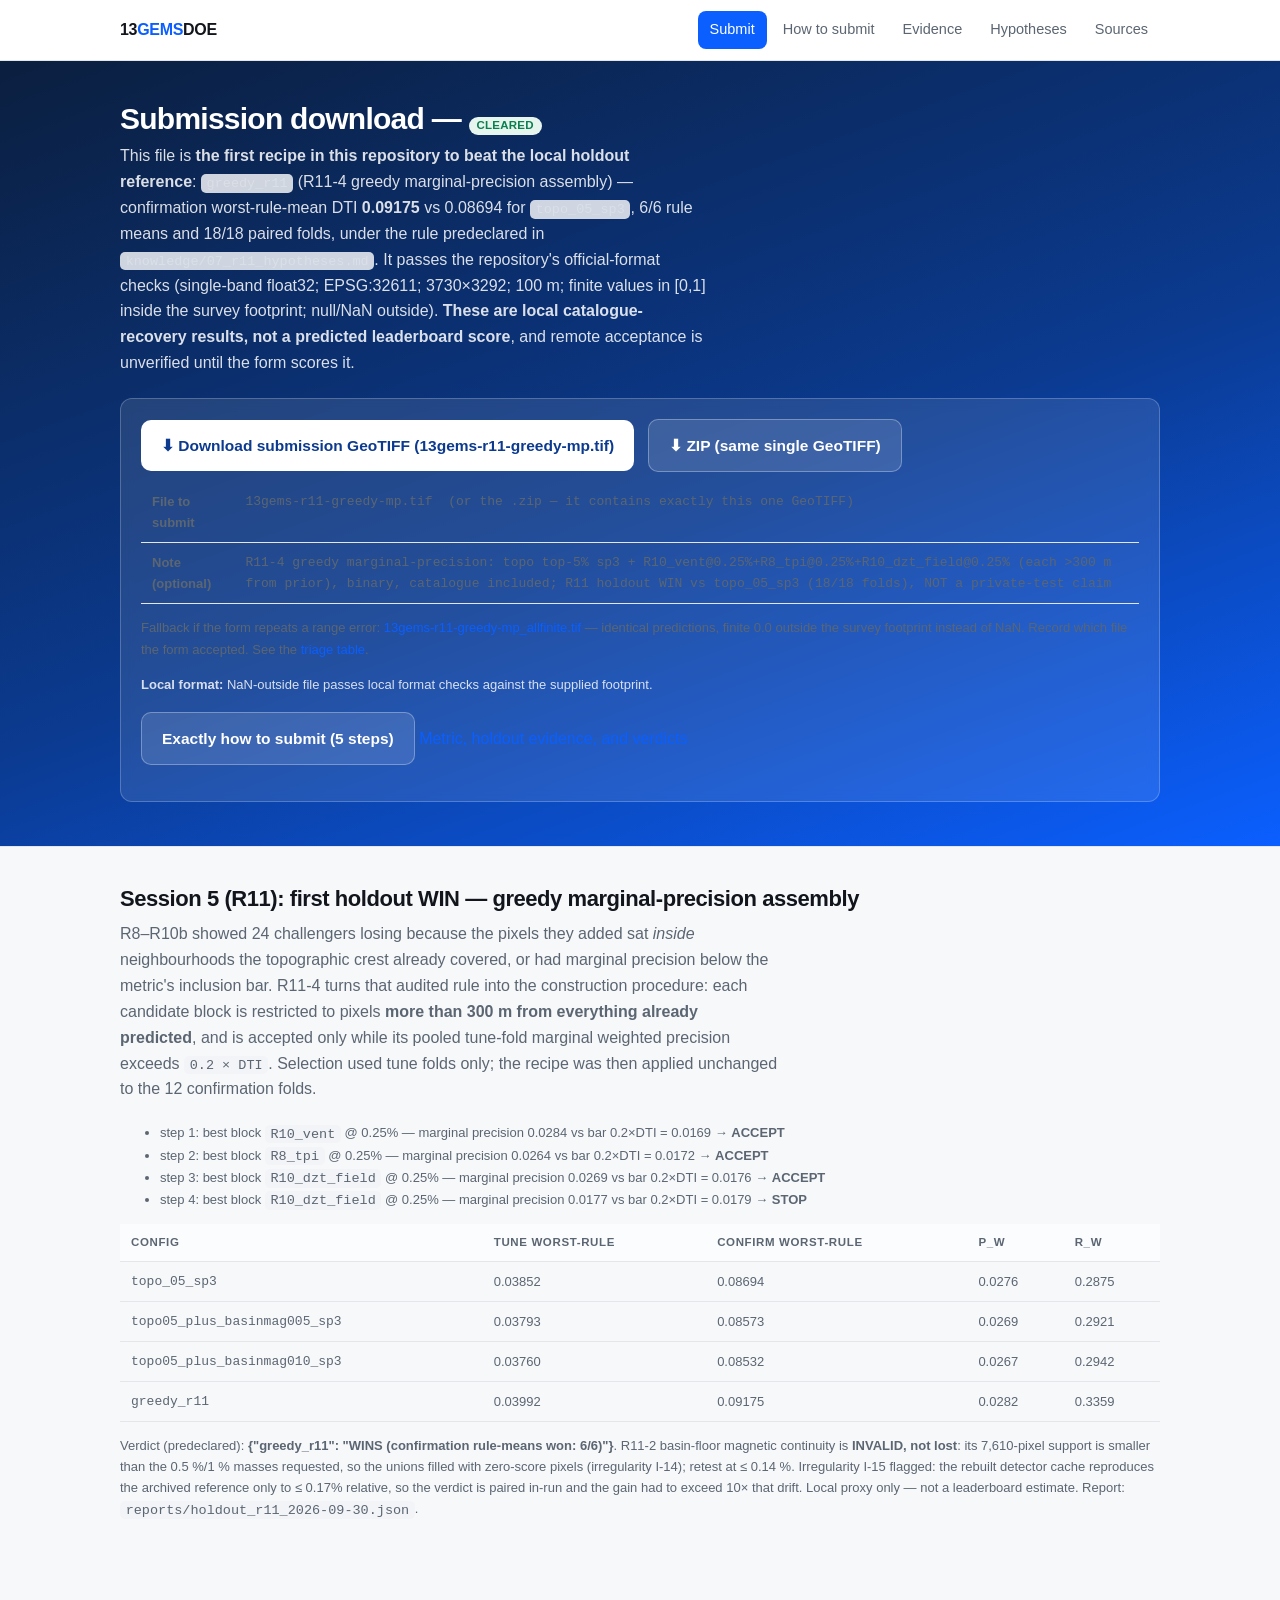
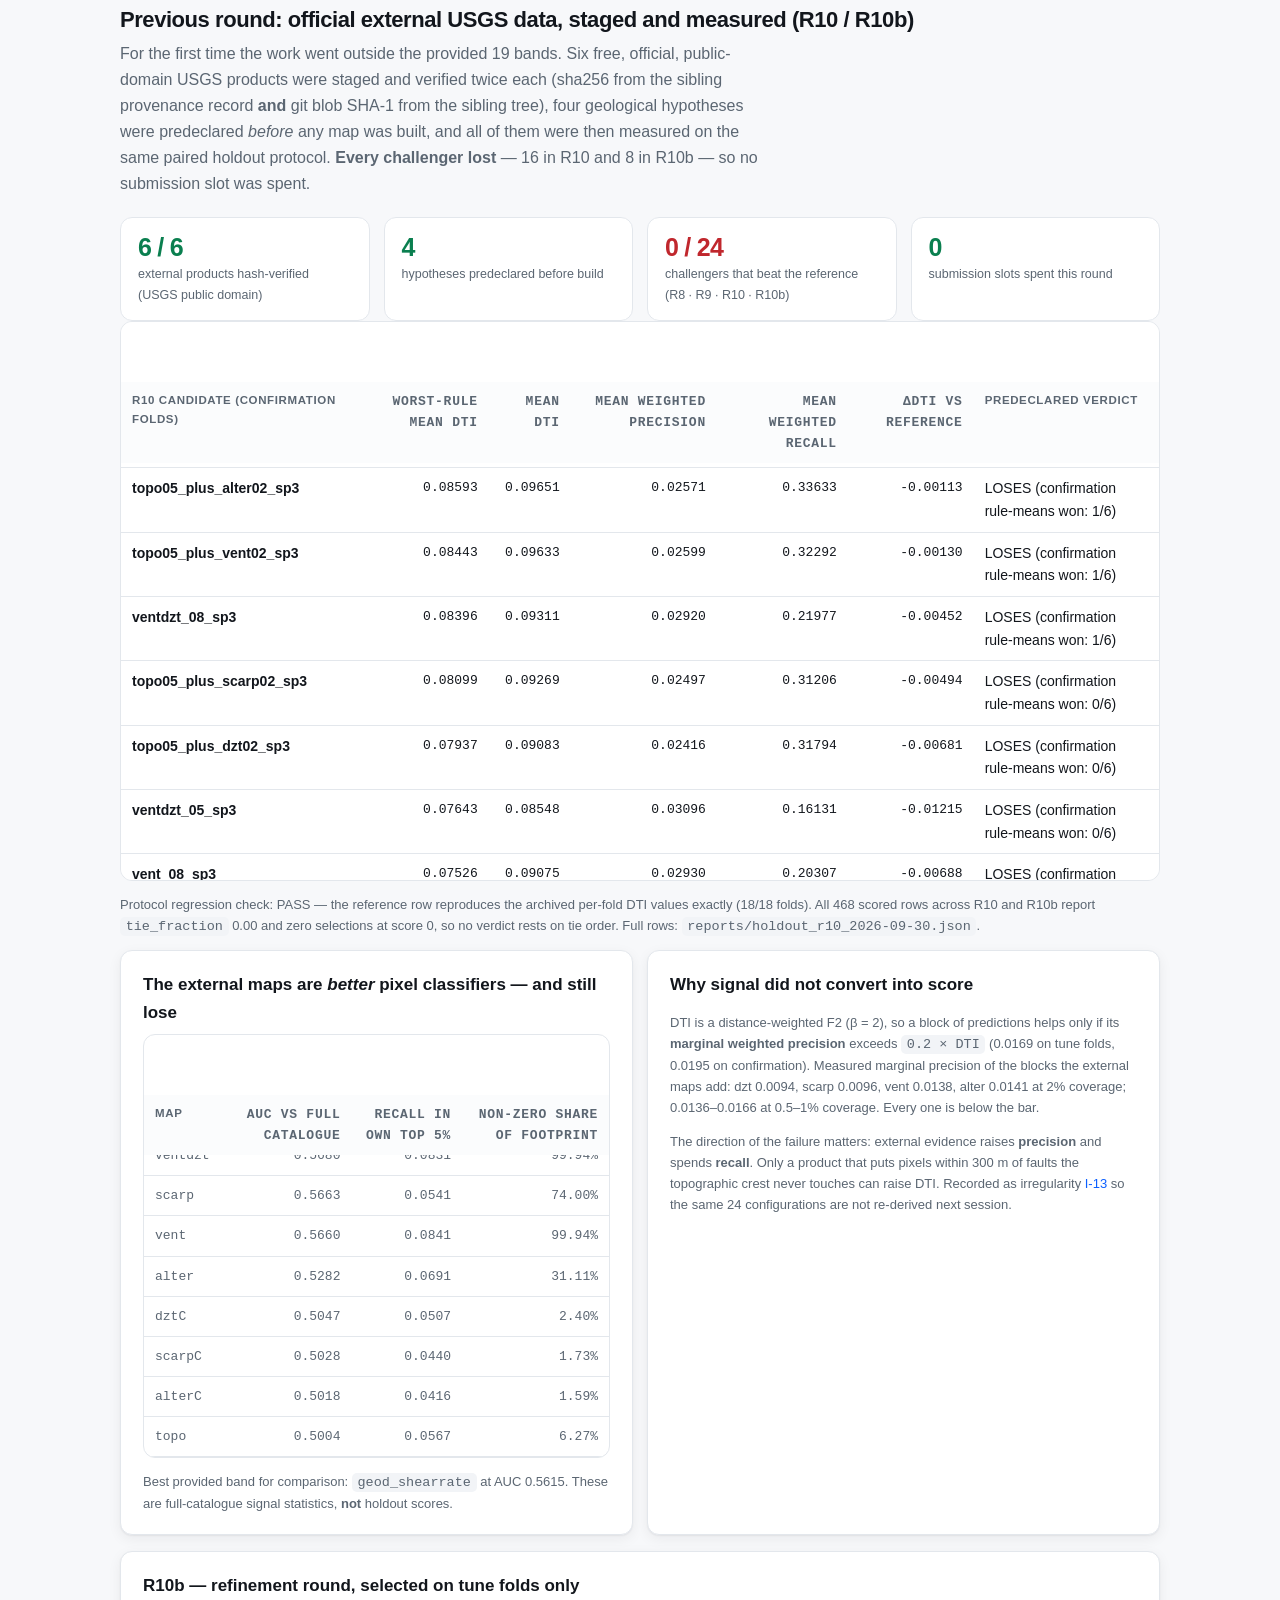
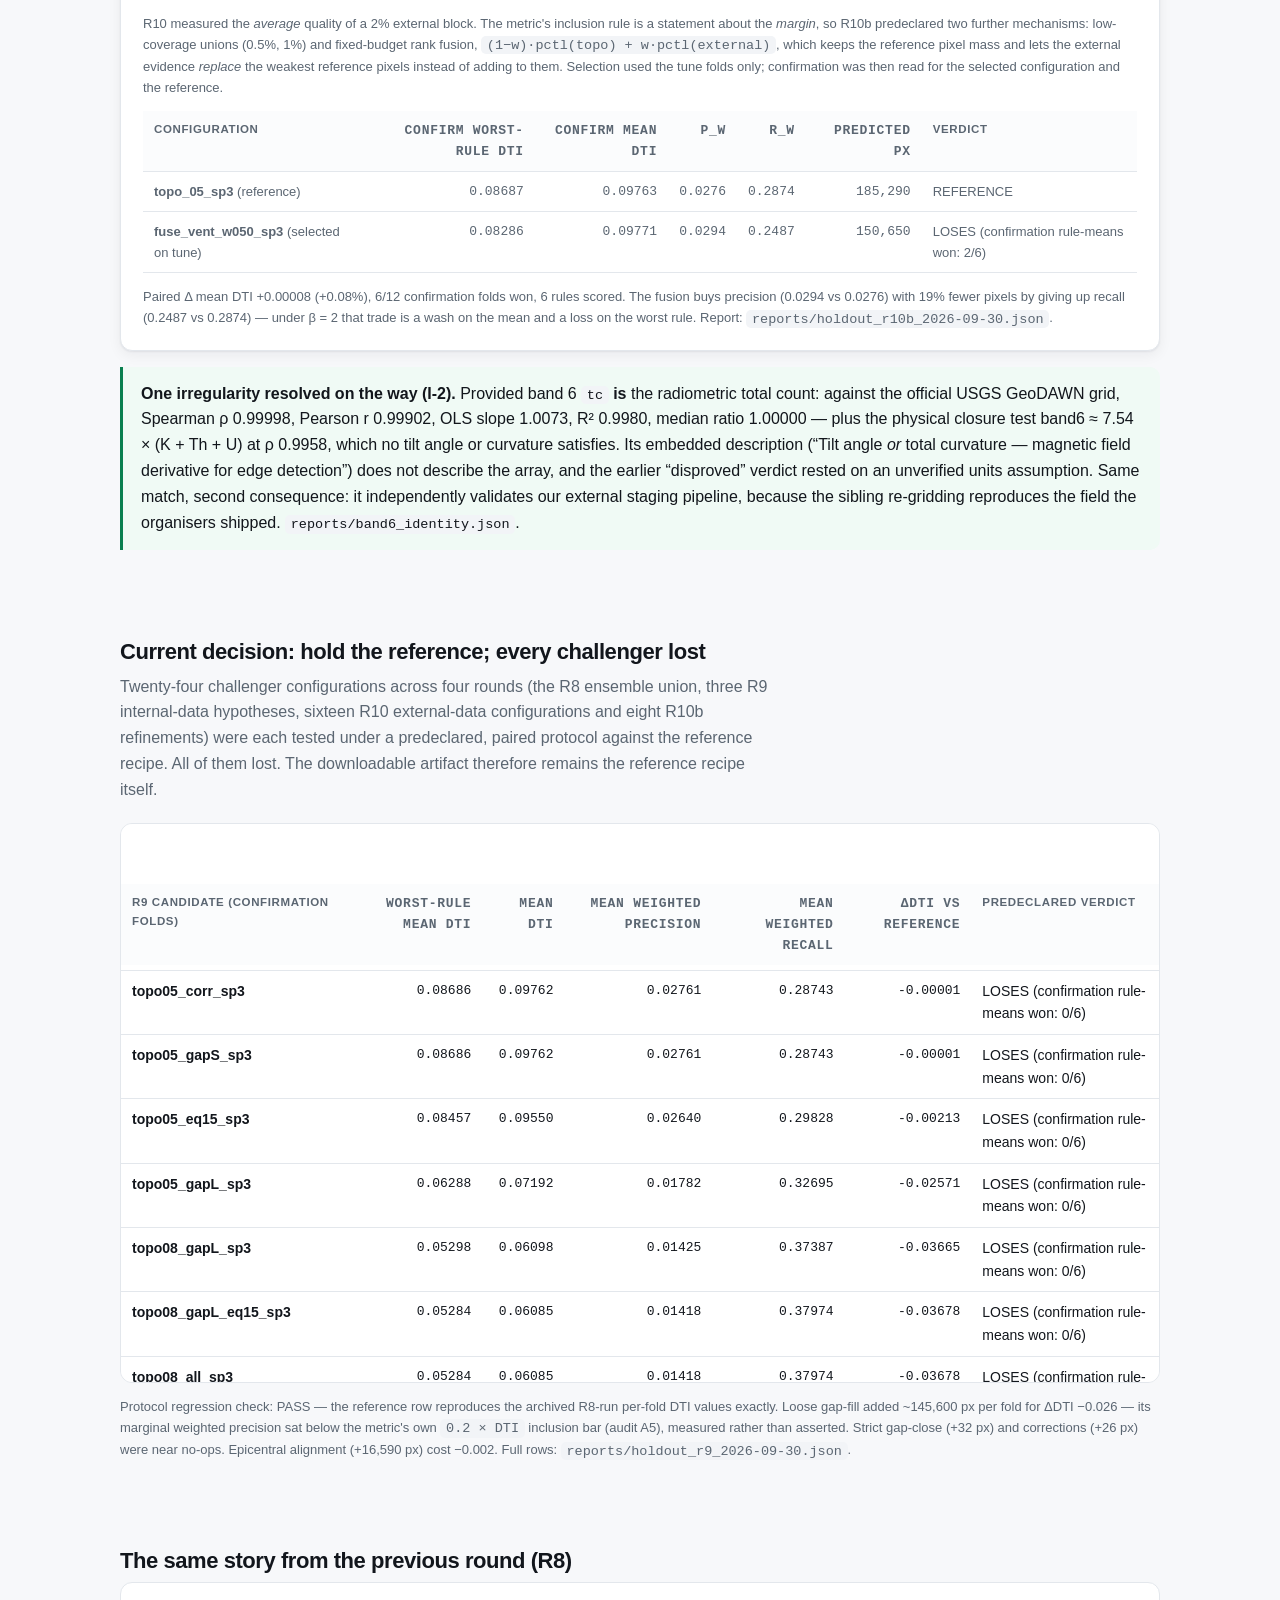
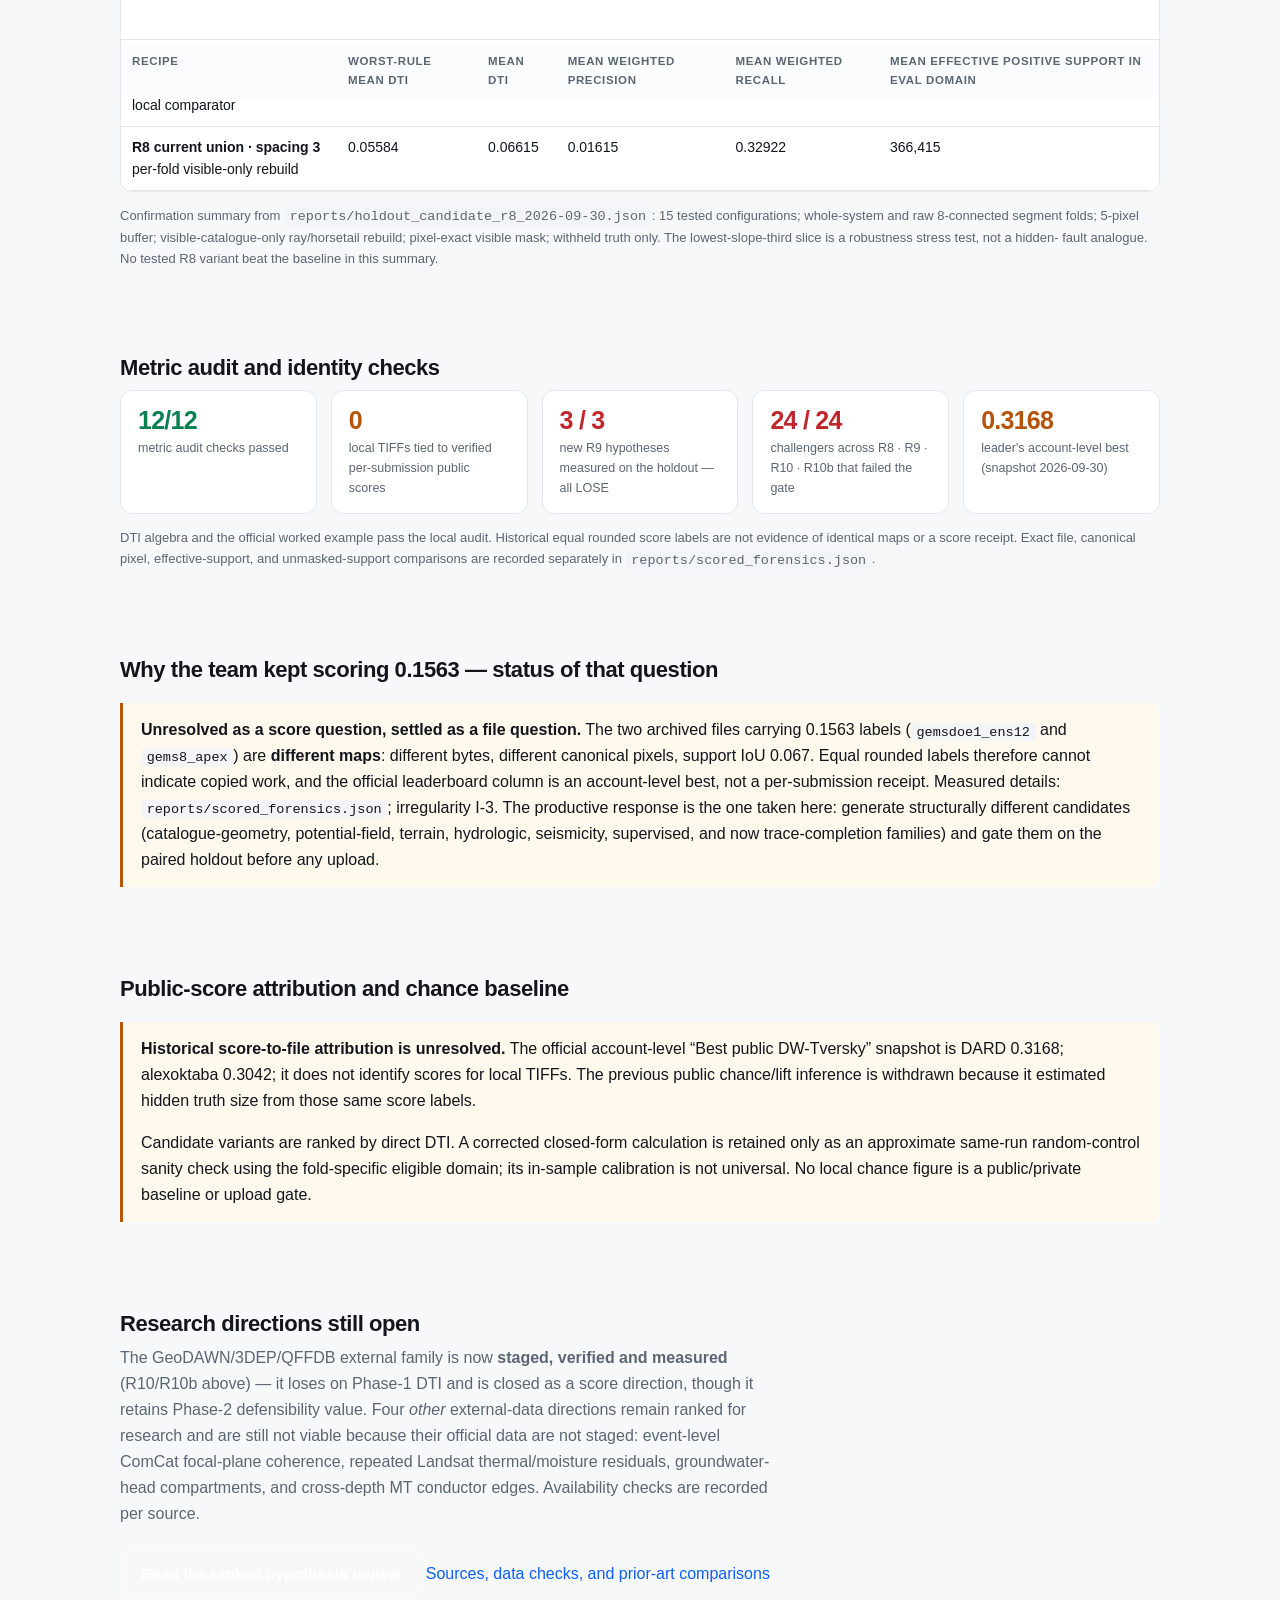
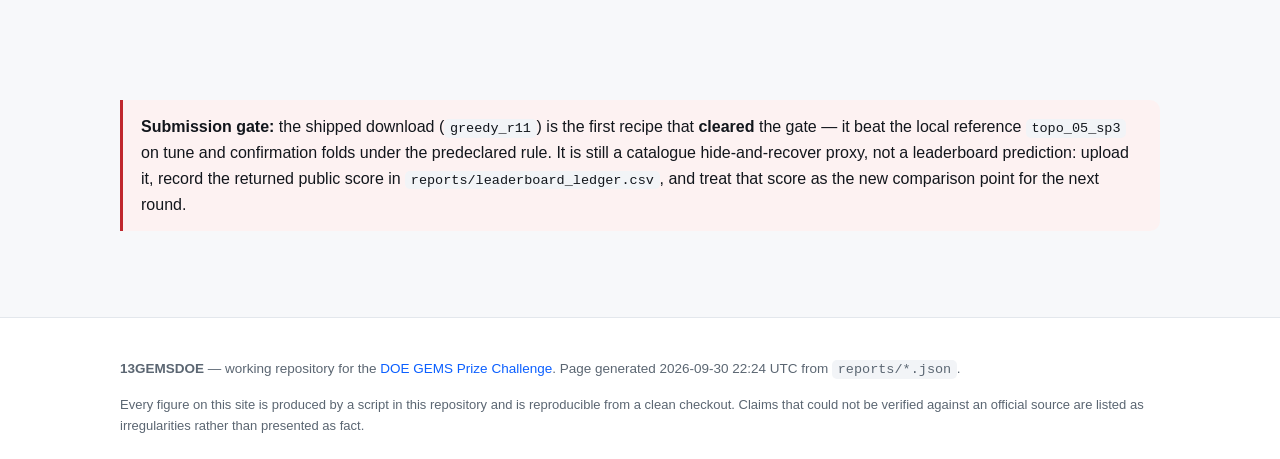
==== docs/index.html @ 77a87d72 "R11: greedy marginal-precision assembly WINS local holdout (18/18 folds); new submission 13gems-r11-" ====
<!doctype html>
<html lang="en"><head>
<meta charset="utf-8"><meta name="viewport" content="width=device-width,initial-scale=1">
<title>Submission status — 13GEMSDOE</title>
<meta name="description" content="GEMS Prize Challenge: audited scoring metric, local hide-and-recover evidence, and a review-only artifact that has not cleared submission holdout.">
<link rel="stylesheet" href="assets/style.css">
</head><body>
<header class="site"><div class="wrap">
  <a class="brand" href="index.html">13<span>GEMS</span>DOE</a>
  <nav class="site"><a href="index.html" class="on">Submit</a><a href="executive_summary.html" class="">How to submit</a><a href="evidence.html" class="">Evidence</a><a href="hypotheses.html" class="">Hypotheses</a><a href="sources.html" class="">Sources</a></nav>
</div></header>
<div class="hero"><div class="wrap">
  <h1>Submission download — <span class="tag t-ok">CLEARED</span></h1>
  <p class="sub">This file is <b>the first recipe in this repository to beat the local holdout reference</b>: <code>greedy_r11</code> (R11-4 greedy marginal-precision assembly) — confirmation worst-rule-mean DTI <b>0.09175</b> vs 0.08694 for <code>topo_05_sp3</code>, 6/6 rule means and 18/18 paired folds, under the rule predeclared in <code>knowledge/07_r11_hypotheses.md</code>. It passes the repository's
  official-format checks (single-band float32; EPSG:32611; 3730×3292; 100 m; finite values in
  [0,1] inside the survey footprint; null/NaN outside). <b>These are local
  catalogue-recovery results, not a predicted leaderboard score</b>, and remote acceptance
  is unverified until the form scores it.</p>
  <div class="dl">
    <div class="row">
      <a class="btn" href="downloads/13gems-r11-greedy-mp.tif" download>⬇ Download submission GeoTIFF (13gems-r11-greedy-mp.tif)</a>
      <a class="btn ghost" href="downloads/13gems-r11-greedy-mp.zip" download>⬇ ZIP (same single GeoTIFF)</a>
    </div>
    <table class="small" style="margin-top:10px">
      <tr><td><b>File to submit</b></td><td class="mono">13gems-r11-greedy-mp.tif &nbsp;<span class="small">(or the .zip — it contains exactly this one GeoTIFF)</span></td></tr>
      <tr><td><b>Note (optional)</b></td><td class="mono">R11-4 greedy marginal-precision: topo top-5% sp3 + R10_vent@0.25%+R8_tpi@0.25%+R10_dzt_field@0.25% (each &gt;300 m from prior), binary, catalogue included; R11 holdout WIN vs topo_05_sp3 (18/18 folds), NOT a private-test claim</td></tr>
    </table>
    <p class="small">Fallback if the form repeats a range error:
    <a href="downloads/13gems-r11-greedy-mp_allfinite.tif">13gems-r11-greedy-mp_allfinite.tif</a> — identical predictions,
    finite 0.0 outside the survey footprint instead of NaN. Record which file the
    form accepted. See the
    <a href="executive_summary.html#if-the-form-says-predicted-values-must-be-in-range-01">triage table</a>.</p>
    <div class="meta"><b>Local format:</b> NaN-outside file passes local format checks
    against the supplied footprint.</div>
    <p><a class="btn ghost" href="executive_summary.html">Exactly how to submit (5 steps)</a>
    <a href="evidence.html">Metric, holdout evidence, and verdicts</a></p>
  </div>
</div></div>
<main class="wrap">
<section>
  <h2>Session 5 (R11): first holdout WIN — greedy marginal-precision assembly</h2>
  <p class="lede">R8–R10b showed 24 challengers losing because the pixels they added sat
  <i>inside</i> neighbourhoods the topographic crest already covered, or had marginal
  precision below the metric's inclusion bar. R11-4 turns that audited rule into the
  construction procedure: each candidate block is restricted to pixels <b>more than
  300 m from everything already predicted</b>, and is accepted only while its pooled
  tune-fold marginal weighted precision exceeds <code>0.2 × DTI</code>. Selection used
  tune folds only; the recipe was then applied unchanged to the 12 confirmation folds.</p>
  <ul class="small"><li>step 1: best block <code>R10_vent</code> @ 0.25% — marginal precision 0.0284 vs bar 0.2×DTI = 0.0169 → <b>ACCEPT</b></li><li>step 2: best block <code>R8_tpi</code> @ 0.25% — marginal precision 0.0264 vs bar 0.2×DTI = 0.0172 → <b>ACCEPT</b></li><li>step 3: best block <code>R10_dzt_field</code> @ 0.25% — marginal precision 0.0269 vs bar 0.2×DTI = 0.0176 → <b>ACCEPT</b></li><li>step 4: best block <code>R10_dzt_field</code> @ 0.25% — marginal precision 0.0177 vs bar 0.2×DTI = 0.0179 → <b>STOP</b></li></ul>
  <table class="small"><tr><th>config</th><th>tune worst-rule</th><th>confirm worst-rule</th><th>P_w</th><th>R_w</th></tr><tr><td class='mono'>topo_05_sp3</td><td>0.03852</td><td>0.08694</td><td>0.0276</td><td>0.2875</td></tr><tr><td class='mono'>topo05_plus_basinmag005_sp3</td><td>0.03793</td><td>0.08573</td><td>0.0269</td><td>0.2921</td></tr><tr><td class='mono'>topo05_plus_basinmag010_sp3</td><td>0.03760</td><td>0.08532</td><td>0.0267</td><td>0.2942</td></tr><tr><td class='mono'>greedy_r11</td><td>0.03992</td><td>0.09175</td><td>0.0282</td><td>0.3359</td></tr></table>
  <p class="small">Verdict (predeclared): <b>{&quot;greedy_r11&quot;: &quot;WINS (confirmation rule-means won: 6/6)&quot;}</b>.
  R11-2 basin-floor magnetic continuity is <b>INVALID, not lost</b>: its 7,610-pixel support is smaller than the 0.5 %/1 % masses requested, so the unions filled with zero-score pixels (irregularity I-14); retest at ≤ 0.14 %.
  Irregularity I-15 flagged: the rebuilt detector cache reproduces the archived reference only to
  ≤ 0.17% relative, so the
  verdict is paired in-run and the gain had to exceed 10× that drift. Local proxy only — not a
  leaderboard estimate. Report: <code>reports/holdout_r11_2026-09-30.json</code>.</p>
</section>
<section>
  <h2>Previous round: official external USGS data, staged and measured (R10 / R10b)</h2>
  <p class="lede">For the first time the work went outside the provided 19 bands.
  Six free, official, public-domain USGS products were staged and verified twice each
  (sha256 from the sibling provenance record <b>and</b> git blob SHA-1 from the sibling
  tree), four geological hypotheses were predeclared <i>before</i> any map was built,
  and all of them were then measured on the same paired holdout protocol.
  <b>Every challenger lost</b> — 16 in R10 and 8 in R10b — so no submission slot was
  spent.</p>
  <div class="grid g4">
    <div class="kpi ok"><div class="v">6 / 6</div><div class="l">external products hash-verified (USGS public domain)</div></div>
    <div class="kpi ok"><div class="v">4</div><div class="l">hypotheses predeclared before build</div></div>
    <div class="kpi bad"><div class="v">0 / 24</div><div class="l">challengers that beat the reference (R8 · R9 · R10 · R10b)</div></div>
    <div class="kpi ok"><div class="v">0</div><div class="l">submission slots spent this round</div></div>
  </div>
  <div class="scroll"><table><thead><tr><th>R10 candidate (confirmation folds)</th>
  <th class="num">worst-rule mean DTI</th><th class="num">mean DTI</th>
  <th class="num">mean weighted precision</th><th class="num">mean weighted recall</th>
  <th class="num">ΔDTI vs reference</th><th>predeclared verdict</th></tr></thead>
  <tbody><tr><td><b>BASE_topo_ridge · 5% · spacing 3 (reference)</b></td><td class='num'>0.08687</td><td class='num'>0.09763</td><td class='num'>0.02761</td><td class='num'>0.28743</td><td class='num'>—</td><td>reference (reproduced exactly)</td></tr><tr><td><b>topo05_plus_alter02_sp3</b></td><td class='num'>0.08593</td><td class='num'>0.09651</td><td class='num'>0.02571</td><td class='num'>0.33633</td><td class='num'>-0.00113</td><td>LOSES (confirmation rule-means won: 1/6)</td></tr><tr><td><b>topo05_plus_vent02_sp3</b></td><td class='num'>0.08443</td><td class='num'>0.09633</td><td class='num'>0.02599</td><td class='num'>0.32292</td><td class='num'>-0.00130</td><td>LOSES (confirmation rule-means won: 1/6)</td></tr><tr><td><b>ventdzt_08_sp3</b></td><td class='num'>0.08396</td><td class='num'>0.09311</td><td class='num'>0.02920</td><td class='num'>0.21977</td><td class='num'>-0.00452</td><td>LOSES (confirmation rule-means won: 1/6)</td></tr><tr><td><b>topo05_plus_scarp02_sp3</b></td><td class='num'>0.08099</td><td class='num'>0.09269</td><td class='num'>0.02497</td><td class='num'>0.31206</td><td class='num'>-0.00494</td><td>LOSES (confirmation rule-means won: 0/6)</td></tr><tr><td><b>topo05_plus_dzt02_sp3</b></td><td class='num'>0.07937</td><td class='num'>0.09083</td><td class='num'>0.02416</td><td class='num'>0.31794</td><td class='num'>-0.00681</td><td>LOSES (confirmation rule-means won: 0/6)</td></tr><tr><td><b>ventdzt_05_sp3</b></td><td class='num'>0.07643</td><td class='num'>0.08548</td><td class='num'>0.03096</td><td class='num'>0.16131</td><td class='num'>-0.01215</td><td>LOSES (confirmation rule-means won: 0/6)</td></tr><tr><td><b>vent_08_sp3</b></td><td class='num'>0.07526</td><td class='num'>0.09075</td><td class='num'>0.02930</td><td class='num'>0.20307</td><td class='num'>-0.00688</td><td>LOSES (confirmation rule-means won: 1/6)</td></tr><tr><td><b>dztC_02_sp3</b></td><td class='num'>0.07490</td><td class='num'>0.08536</td><td class='num'>0.03347</td><td class='num'>0.14597</td><td class='num'>-0.01227</td><td>LOSES (confirmation rule-means won: 0/6)</td></tr><tr><td><b>alter_05_sp3</b></td><td class='num'>0.07337</td><td class='num'>0.08202</td><td class='num'>0.02816</td><td class='num'>0.16695</td><td class='num'>-0.01562</td><td>LOSES (confirmation rule-means won: 0/6)</td></tr><tr><td><b>vent_05_sp3</b></td><td class='num'>0.06784</td><td class='num'>0.08397</td><td class='num'>0.03180</td><td class='num'>0.14971</td><td class='num'>-0.01366</td><td>LOSES (confirmation rule-means won: 0/6)</td></tr><tr><td><b>alterC_015_sp3</b></td><td class='num'>0.06411</td><td class='num'>0.07273</td><td class='num'>0.03277</td><td class='num'>0.10917</td><td class='num'>-0.02491</td><td>LOSES (confirmation rule-means won: 0/6)</td></tr><tr><td><b>dzt_08_sp3</b></td><td class='num'>0.06334</td><td class='num'>0.07585</td><td class='num'>0.02309</td><td class='num'>0.18876</td><td class='num'>-0.02178</td><td>LOSES (confirmation rule-means won: 0/6)</td></tr><tr><td><b>scarpC_015_sp3</b></td><td class='num'>0.06020</td><td class='num'>0.07443</td><td class='num'>0.03390</td><td class='num'>0.11011</td><td class='num'>-0.02321</td><td>LOSES (confirmation rule-means won: 0/6)</td></tr><tr><td><b>dzt_05_sp3</b></td><td class='num'>0.05747</td><td class='num'>0.06848</td><td class='num'>0.02337</td><td class='num'>0.13988</td><td class='num'>-0.02915</td><td>LOSES (confirmation rule-means won: 0/6)</td></tr><tr><td><b>scarp_08_sp3</b></td><td class='num'>0.05632</td><td class='num'>0.07265</td><td class='num'>0.02469</td><td class='num'>0.14915</td><td class='num'>-0.02498</td><td>LOSES (confirmation rule-means won: 0/6)</td></tr><tr><td><b>scarp_05_sp3</b></td><td class='num'>0.05103</td><td class='num'>0.06373</td><td class='num'>0.02487</td><td class='num'>0.10948</td><td class='num'>-0.03390</td><td>LOSES (confirmation rule-means won: 0/6)</td></tr></tbody></table></div>
  <p class="small">Protocol regression check: PASS — the reference row reproduces the archived per-fold DTI values exactly (18/18 folds). All 468 scored rows
  across R10 and R10b report <code>tie_fraction</code> 0.00 and zero selections at
  score 0, so no verdict rests on tie order. Full rows:
  <code>reports/holdout_r10_2026-09-30.json</code>.</p>
  <div class="grid g2">
    <div class="panel">
      <h3 style="margin-top:0">The external maps are <i>better</i> pixel classifiers — and still lose</h3>
      <div class="scroll"><table class="small"><thead><tr><th>map</th>
        <th class="num">AUC vs full catalogue</th><th class="num">recall in own top 5%</th>
        <th class="num">non-zero share of footprint</th></tr></thead>
        <tbody><tr><td class='mono'>dzt</td><td class='num'>0.5770</td><td class='num'>0.0534</td><td class='num'>97.73%</td></tr><tr><td class='mono'>ventdzt</td><td class='num'>0.5680</td><td class='num'>0.0831</td><td class='num'>99.94%</td></tr><tr><td class='mono'>scarp</td><td class='num'>0.5663</td><td class='num'>0.0541</td><td class='num'>74.00%</td></tr><tr><td class='mono'>vent</td><td class='num'>0.5660</td><td class='num'>0.0841</td><td class='num'>99.94%</td></tr><tr><td class='mono'>alter</td><td class='num'>0.5282</td><td class='num'>0.0691</td><td class='num'>31.11%</td></tr><tr><td class='mono'>dztC</td><td class='num'>0.5047</td><td class='num'>0.0507</td><td class='num'>2.40%</td></tr><tr><td class='mono'>scarpC</td><td class='num'>0.5028</td><td class='num'>0.0440</td><td class='num'>1.73%</td></tr><tr><td class='mono'>alterC</td><td class='num'>0.5018</td><td class='num'>0.0416</td><td class='num'>1.59%</td></tr><tr><td class='mono'>topo</td><td class='num'>0.5004</td><td class='num'>0.0567</td><td class='num'>6.27%</td></tr></tbody></table></div>
      <p class="small" style="margin-bottom:0">Best provided band for comparison:
      <code>geod_shearrate</code> at AUC 0.5615. These are full-catalogue signal
      statistics, <b>not</b> holdout scores.</p>
    </div>
    <div class="panel">
      <h3 style="margin-top:0">Why signal did not convert into score</h3>
      <p class="small">DTI is a distance-weighted F2 (β = 2), so a block of predictions
      helps only if its <b>marginal weighted precision</b> exceeds <code>0.2 × DTI</code>
      (0.0169 on tune folds, 0.0195 on confirmation). Measured marginal precision of the
      blocks the external maps add: dzt 0.0094, scarp 0.0096, vent 0.0138, alter 0.0141
      at 2% coverage; 0.0136–0.0166 at 0.5–1% coverage. Every one is below the bar.</p>
      <p class="small" style="margin-bottom:0">The direction of the failure matters:
      external evidence raises <b>precision</b> and spends <b>recall</b>. Only a product
      that puts pixels within 300 m of faults the topographic crest never touches can
      raise DTI. Recorded as irregularity
      <a href="https://github.com/buffedlizard55-lab/13GEMSDOE/blob/main/knowledge/02_irregularities.md">I-13</a>
      so the same 24 configurations are not re-derived next session.</p>
    </div>
  </div>
  <div class="panel">
    <h3 style="margin-top:0">R10b — refinement round, selected on tune folds only</h3>
    <p class="small">R10 measured the <i>average</i> quality of a 2% external block.
    The metric's inclusion rule is a statement about the <i>margin</i>, so R10b
    predeclared two further mechanisms: low-coverage unions (0.5%, 1%) and
    fixed-budget rank fusion, <code>(1−w)·pctl(topo) + w·pctl(external)</code>, which
    keeps the reference pixel mass and lets the external evidence <i>replace</i> the
    weakest reference pixels instead of adding to them. Selection used the tune folds
    only; confirmation was then read for the selected configuration and the reference.</p>
    <table class="small"><thead><tr><th>configuration</th><th class="num">confirm worst-rule DTI</th>
      <th class="num">confirm mean DTI</th><th class="num">P_w</th><th class="num">R_w</th>
      <th class="num">predicted px</th><th>verdict</th></tr></thead><tbody>
      <tr><td><b>topo_05_sp3</b> (reference)</td>
        <td class="num">0.08687</td>
        <td class="num">0.09763</td>
        <td class="num">0.0276</td>
        <td class="num">0.2874</td>
        <td class="num">185,290</td>
        <td>REFERENCE</td></tr>
      <tr><td><b>fuse_vent_w050_sp3</b> (selected on tune)</td>
        <td class="num">0.08286</td>
        <td class="num">0.09771</td>
        <td class="num">0.0294</td>
        <td class="num">0.2487</td>
        <td class="num">150,650</td>
        <td>LOSES (confirmation rule-means won: 2/6)</td></tr>
    </tbody></table>
    <p class="small" style="margin-bottom:0">Paired Δ mean DTI
    +0.00008 (+0.08%),
    6/12 confirmation folds won,
    6 rules scored.
    The fusion buys precision (0.0294 vs 0.0276) with 19% fewer pixels by giving up
    recall (0.2487 vs 0.2874) — under β = 2 that trade is a wash on the mean and a loss
    on the worst rule. Report:
    <code>reports/holdout_r10b_2026-09-30.json</code>.</p>
  </div>
  <div class="callout ok">
    <p style="margin:0"><b>One irregularity resolved on the way (I-2).</b> Provided band 6
    <code>tc</code> <b>is</b> the radiometric total count: against the official USGS
    GeoDAWN grid, Spearman ρ 0.99998,
    Pearson r 0.99902, OLS slope
    1.0073,
    R² 0.9980,
    median ratio 1.00000 — plus the physical closure test
    band6 ≈ 7.54 × (K + Th + U) at ρ 0.9958, which no tilt angle or curvature satisfies.
    Its embedded description (“Tilt angle <i>or</i> total curvature — magnetic field
    derivative for edge detection”) does not describe the array, and the earlier
    “disproved” verdict rested on an unverified units assumption. Same match, second
    consequence: it independently validates our external staging pipeline, because the
    sibling re-gridding reproduces the field the organisers shipped.
    <code>reports/band6_identity.json</code>.</p>
  </div>
</section>

<section>
  <h2>Current decision: hold the reference; every challenger lost</h2>
  <p class="lede">Twenty-four challenger configurations across four rounds (the R8
  ensemble union, three R9 internal-data hypotheses, sixteen R10 external-data
  configurations and eight R10b refinements) were each tested under a predeclared,
  paired protocol against the reference recipe. All of them lost. The downloadable
  artifact therefore remains the reference recipe itself.</p>
  <div class="scroll"><table><thead><tr><th>R9 candidate (confirmation folds)</th>
  <th class="num">worst-rule mean DTI</th><th class="num">mean DTI</th>
  <th class="num">mean weighted precision</th><th class="num">mean weighted recall</th>
  <th class="num">ΔDTI vs reference</th><th>predeclared verdict</th></tr></thead>
  <tbody><tr><td><b>BASE_topo_ridge · 5% · spacing 3 (reference)</b></td><td class='num'>0.08687</td><td class='num'>0.09763</td><td class='num'>0.02761</td><td class='num'>0.28743</td><td class='num'>—</td><td>reference (reproduced exactly)</td></tr><tr><td><b>topo05_corr_sp3</b></td><td class='num'>0.08686</td><td class='num'>0.09762</td><td class='num'>0.02761</td><td class='num'>0.28743</td><td class='num'>-0.00001</td><td>LOSES (confirmation rule-means won: 0/6)</td></tr><tr><td><b>topo05_gapS_sp3</b></td><td class='num'>0.08686</td><td class='num'>0.09762</td><td class='num'>0.02761</td><td class='num'>0.28743</td><td class='num'>-0.00001</td><td>LOSES (confirmation rule-means won: 0/6)</td></tr><tr><td><b>topo05_eq15_sp3</b></td><td class='num'>0.08457</td><td class='num'>0.09550</td><td class='num'>0.02640</td><td class='num'>0.29828</td><td class='num'>-0.00213</td><td>LOSES (confirmation rule-means won: 0/6)</td></tr><tr><td><b>topo05_gapL_sp3</b></td><td class='num'>0.06288</td><td class='num'>0.07192</td><td class='num'>0.01782</td><td class='num'>0.32695</td><td class='num'>-0.02571</td><td>LOSES (confirmation rule-means won: 0/6)</td></tr><tr><td><b>topo08_gapL_sp3</b></td><td class='num'>0.05298</td><td class='num'>0.06098</td><td class='num'>0.01425</td><td class='num'>0.37387</td><td class='num'>-0.03665</td><td>LOSES (confirmation rule-means won: 0/6)</td></tr><tr><td><b>topo08_gapL_eq15_sp3</b></td><td class='num'>0.05284</td><td class='num'>0.06085</td><td class='num'>0.01418</td><td class='num'>0.37974</td><td class='num'>-0.03678</td><td>LOSES (confirmation rule-means won: 0/6)</td></tr><tr><td><b>topo08_all_sp3</b></td><td class='num'>0.05284</td><td class='num'>0.06085</td><td class='num'>0.01418</td><td class='num'>0.37974</td><td class='num'>-0.03678</td><td>LOSES (confirmation rule-means won: 0/6)</td></tr></tbody></table></div>
  <p class="small">Protocol regression check: PASS — the reference row reproduces the archived R8-run per-fold DTI values exactly. Loose gap-fill added
  ~145,600 px per fold for ΔDTI −0.026 — its marginal weighted precision sat below the
  metric's own <code>0.2 × DTI</code> inclusion bar (audit A5), measured rather than
  asserted. Strict gap-close (+32 px) and corrections (+26 px) were near no-ops.
  Epicentral alignment (+16,590 px) cost −0.002. Full rows:
  <code>reports/holdout_r9_2026-09-30.json</code>.</p>
</section>

<section>
  <h2>The same story from the previous round (R8)</h2>
  <div class="scroll"><table><thead><tr><th>recipe</th><th>worst-rule mean DTI</th>
  <th>mean DTI</th><th>mean weighted precision</th><th>mean weighted recall</th>
  <th>mean effective positive support in eval domain</th></tr></thead>
  <tbody>
  <tr><td><b>BASE_topo_ridge · 5% · spacing 3</b><br>local comparator</td>
    <td>0.08687</td>
    <td>0.09763</td>
    <td>0.02761</td>
    <td>0.28743</td>
    <td>185,290</td></tr>
  <tr><td><b>R8 current union · spacing 3</b><br>per-fold visible-only rebuild</td>
    <td>0.05584</td>
    <td>0.06615</td>
    <td>0.01615</td>
    <td>0.32922</td>
    <td>366,415</td></tr></tbody></table></div>
  <p class="small">Confirmation summary from
  <code>reports/holdout_candidate_r8_2026-09-30.json</code>: 15 tested
  configurations; whole-system and raw 8-connected segment folds; 5-pixel buffer;
  visible-catalogue-only ray/horsetail rebuild; pixel-exact visible mask; withheld
  truth only. The lowest-slope-third slice is a robustness stress test, not a hidden-
  fault analogue. No tested R8 variant beat the baseline in this summary.</p>
</section>

<section>
  <h2>Metric audit and identity checks</h2>
  <div class="grid g4">
    <div class="kpi ok"><div class="v">12/12</div><div class="l">metric audit checks passed</div></div>
    <div class="kpi warn"><div class="v">0</div><div class="l">local TIFFs tied to verified per-submission public scores</div></div>
    <div class="kpi bad"><div class="v">3 / 3</div><div class="l">new R9 hypotheses measured on the holdout — all LOSE</div></div>
    <div class="kpi bad"><div class="v">24 / 24</div><div class="l">challengers across R8 · R9 · R10 · R10b that failed the gate</div></div>
    <div class="kpi warn"><div class="v">0.3168</div><div class="l">leader&#x27;s account-level best (snapshot 2026-09-30)</div></div>
  </div>
  <p class="small">DTI algebra and the official worked example pass the local audit.
  Historical equal rounded score labels are not evidence of identical maps or a score
  receipt. Exact file, canonical pixel, effective-support, and unmasked-support
  comparisons are recorded separately in <code>reports/scored_forensics.json</code>.</p>
</section>

<section>
  <h2>Why the team kept scoring 0.1563 — status of that question</h2>
  <div class="callout warn">
    <p><b>Unresolved as a score question, settled as a file question.</b> The two
    archived files carrying 0.1563 labels (<code>gemsdoe1_ens12</code> and
    <code>gems8_apex</code>) are <b>different maps</b>: different bytes, different
    canonical pixels, support IoU 0.067. Equal rounded labels therefore cannot indicate
    copied work, and the official leaderboard column is an account-level best, not a
    per-submission receipt. Measured details:
    <code>reports/scored_forensics.json</code>; irregularity I-3. The productive
    response is the one taken here: generate structurally different candidates
    (catalogue-geometry, potential-field, terrain, hydrologic, seismicity, supervised,
    and now trace-completion families) and gate them on the paired holdout before any
    upload.</p>
  </div>
</section>

<section>
  <h2>Public-score attribution and chance baseline</h2>
  <div class="callout warn">
    <p><b>Historical score-to-file attribution is unresolved.</b> The official
    account-level “Best public DW-Tversky” snapshot is DARD 0.3168; alexoktaba 0.3042; it does not
    identify scores for local TIFFs. The previous public chance/lift inference is
    withdrawn because it estimated hidden truth size from those same score labels.</p>
    <p style="margin-bottom:0">Candidate variants are ranked by direct DTI. A corrected
    closed-form calculation is retained only as an approximate same-run random-control
    sanity check using the fold-specific eligible domain; its in-sample calibration is
    not universal. No local chance figure is a public/private baseline or upload gate.</p>
  </div>
</section>

<section>
  <h2>Research directions still open</h2>
  <p class="lede">The GeoDAWN/3DEP/QFFDB external family is now <b>staged, verified and
  measured</b> (R10/R10b above) — it loses on Phase-1 DTI and is closed as a score
  direction, though it retains Phase-2 defensibility value. Four <i>other</i>
  external-data directions remain ranked for research and are still not viable because
  their official data are not staged:
  event-level ComCat focal-plane coherence, repeated Landsat thermal/moisture residuals,
  groundwater-head compartments, and cross-depth MT conductor edges. Availability checks
  are recorded per source.</p>
  <p><a class="btn ghost" href="hypotheses.html">Read the ranked hypothesis review</a>
  <a href="https://github.com/buffedlizard55-lab/13GEMSDOE/blob/main/knowledge/05_hypothesis_screen_2026-09-30.md">Sources, data checks, and prior-art comparisons</a></p>
</section>

<section>
  <div class="callout bad">
    <p style="margin:0"><strong>Submission gate:</strong> the shipped download
    (<code>greedy_r11</code>) is the first recipe that <b>cleared</b> the gate — it beat the
    local reference <code>topo_05_sp3</code> on tune and confirmation folds under the
    predeclared rule. It is still a catalogue hide-and-recover proxy, not a leaderboard
    prediction: upload it, record the returned public score in
    <code>reports/leaderboard_ledger.csv</code>, and treat that score as the new
    comparison point for the next round.</p>
  </div>
</section></main>
<footer class="site"><div class="wrap">
  <p><strong>13GEMSDOE</strong> — working repository for the
  <a href="https://www.drivendata.org/competitions/306/competition-doe-gems/">DOE GEMS Prize Challenge</a>.
  Page generated 2026-09-30 22:24 UTC from <code>reports/*.json</code>.</p>
  <p class="small">Every figure on this site is produced by a script in this
  repository and is reproducible from a clean checkout. Claims that could not be
  verified against an official source are listed as irregularities rather than
  presented as fact.</p>
</div></footer></body></html>
---- docs/assets/style.css ----
:root{
  --bg:#f7f8fa; --panel:#fff; --ink:#12161c; --muted:#5b6672; --line:#e3e7ec;
  --accent:#0b5fff; --accent-dk:#0742b8; --good:#0a7f4f; --warn:#b45309;
  --bad:#c0272d; --code:#f2f4f7;
  --radius:12px; --shadow:0 1px 2px rgba(16,24,40,.06),0 4px 14px rgba(16,24,40,.06);
}
*{box-sizing:border-box}
html{scroll-behavior:smooth}
body{
  margin:0;background:var(--bg);color:var(--ink);
  font:16px/1.62 -apple-system,BlinkMacSystemFont,"Segoe UI",Inter,Roboto,Helvetica,Arial,sans-serif;
  -webkit-font-smoothing:antialiased;
}
.wrap{max-width:1080px;margin:0 auto;padding:0 20px}
a{color:var(--accent);text-decoration:none}
a:hover{text-decoration:underline}
code,kbd{background:var(--code);padding:.13em .42em;border-radius:5px;
  font:13.5px/1.5 ui-monospace,SFMono-Regular,Menlo,Consolas,monospace}
pre{background:#0f1720;color:#e6edf3;padding:16px 18px;border-radius:var(--radius);
  overflow:auto;font:13px/1.6 ui-monospace,SFMono-Regular,Menlo,Consolas,monospace}
pre code{background:none;color:inherit;padding:0}

/* header */
header.site{background:#fff;border-bottom:1px solid var(--line);position:sticky;top:0;z-index:50}
header.site .wrap{display:flex;align-items:center;gap:22px;height:60px}
.brand{font-weight:700;letter-spacing:-.02em;font-size:16px;color:var(--ink)}
.brand span{color:var(--accent)}
nav.site{display:flex;gap:4px;flex-wrap:wrap;margin-left:auto}
nav.site a{padding:7px 12px;border-radius:8px;color:var(--muted);font-size:14.5px;font-weight:500}
nav.site a:hover{background:var(--code);text-decoration:none;color:var(--ink)}
nav.site a.on{background:var(--accent);color:#fff}

/* hero download */
.hero{background:linear-gradient(160deg,#0b1f3f 0%,#0b3a8f 55%,#0b5fff 100%);color:#fff;
  padding:40px 0 44px;border-bottom:1px solid var(--line)}
.hero h1{margin:0 0 6px;font-size:30px;letter-spacing:-.025em;line-height:1.2}
.hero .sub{opacity:.85;margin:0 0 22px;font-size:16px;max-width:66ch}
.dl{background:rgba(255,255,255,.1);border:1px solid rgba(255,255,255,.22);
  border-radius:var(--radius);padding:20px;backdrop-filter:blur(6px)}
.dl .row{display:flex;gap:14px;flex-wrap:wrap;align-items:center}
.btn{display:inline-flex;align-items:center;gap:9px;background:#fff;color:#0b3a8f;
  font-weight:650;padding:13px 20px;border-radius:10px;font-size:15.5px;border:0;cursor:pointer}
.btn:hover{background:#eef3ff;text-decoration:none}
.btn.ghost{background:rgba(255,255,255,.12);color:#fff;border:1px solid rgba(255,255,255,.3)}
.btn.ghost:hover{background:rgba(255,255,255,.2)}
.dl .meta{font-size:13px;opacity:.82;margin-top:14px;line-height:1.75}
.dl .meta b{opacity:1;font-weight:600}
.copyfield{display:flex;gap:8px;margin-top:10px;align-items:stretch;flex-wrap:wrap}
.copyfield input{flex:1;min-width:260px;background:rgba(0,0,0,.25);border:1px solid rgba(255,255,255,.22);
  color:#fff;border-radius:8px;padding:10px 12px;font:13px ui-monospace,Menlo,monospace}
.copyfield button{background:rgba(255,255,255,.14);border:1px solid rgba(255,255,255,.3);
  color:#fff;border-radius:8px;padding:0 14px;cursor:pointer;font-size:13px;font-weight:600}
.copyfield button:hover{background:rgba(255,255,255,.26)}

/* sections */
section{padding:34px 0}
h2{font-size:22px;letter-spacing:-.02em;margin:0 0 4px}
h3{font-size:17px;margin:26px 0 8px}
.lede{color:var(--muted);margin:0 0 20px;max-width:74ch}
.panel{background:var(--panel);border:1px solid var(--line);border-radius:var(--radius);
  padding:20px 22px;box-shadow:var(--shadow);margin-bottom:16px}
.grid{display:grid;gap:14px}
.g2{grid-template-columns:repeat(auto-fit,minmax(300px,1fr))}
.g3{grid-template-columns:repeat(auto-fit,minmax(230px,1fr))}
.g4{grid-template-columns:repeat(auto-fit,minmax(178px,1fr))}
.kpi{background:var(--panel);border:1px solid var(--line);border-radius:var(--radius);padding:15px 17px}
.kpi .v{font-size:25px;font-weight:700;letter-spacing:-.03em;line-height:1.15}
.kpi .l{font-size:12.5px;color:var(--muted);margin-top:3px}
.kpi.ok .v{color:var(--good)} .kpi.bad .v{color:var(--bad)} .kpi.warn .v{color:var(--warn)}

table{width:100%;border-collapse:collapse;font-size:14px}
th,td{text-align:left;padding:9px 11px;border-bottom:1px solid var(--line);vertical-align:top}
th{font-size:11.5px;text-transform:uppercase;letter-spacing:.055em;color:var(--muted);
  font-weight:650;background:#fbfcfd;position:sticky;top:60px}
tbody tr:hover{background:#fafbfc}
td.num,th.num{text-align:right;font-variant-numeric:tabular-nums;
  font-family:ui-monospace,Menlo,monospace;font-size:13px}
.scroll{overflow:auto;max-height:560px;border:1px solid var(--line);border-radius:var(--radius);background:#fff}

.tag{display:inline-block;padding:2px 8px;border-radius:999px;font-size:11.5px;font-weight:650;
  letter-spacing:.02em;white-space:nowrap}
.t-ok{background:#e6f6ee;color:var(--good)} .t-bad{background:#fdecec;color:var(--bad)}
.t-warn{background:#fef3e2;color:var(--warn)} .t-info{background:#e8f0ff;color:var(--accent-dk)}
.t-mut{background:var(--code);color:var(--muted)}

.callout{border-left:3px solid var(--accent);background:#f2f6ff;padding:14px 18px;
  border-radius:0 10px 10px 0;margin:16px 0}
.callout.bad{border-color:var(--bad);background:#fdf2f2}
.callout.warn{border-color:var(--warn);background:#fff8ec}
.callout.ok{border-color:var(--good);background:#f0faf5}
.callout p:first-child{margin-top:0} .callout p:last-child{margin-bottom:0}

ol.steps{counter-reset:s;list-style:none;padding:0;margin:0}
ol.steps>li{counter-increment:s;position:relative;padding:0 0 20px 46px;margin:0;
  border-left:2px solid var(--line);margin-left:15px}
ol.steps>li:last-child{border-left-color:transparent;padding-bottom:0}
ol.steps>li::before{content:counter(s);position:absolute;left:-16px;top:-2px;width:30px;height:30px;
  border-radius:50%;background:var(--accent);color:#fff;display:grid;place-items:center;
  font-size:13.5px;font-weight:700}
ol.steps>li h4{margin:2px 0 6px;font-size:16px}
ol.steps>li p{margin:0 0 8px;color:var(--muted)}

footer.site{border-top:1px solid var(--line);background:#fff;margin-top:36px;
  padding:26px 0;color:var(--muted);font-size:13.5px}
.small{font-size:13px;color:var(--muted)}
.mono{font-family:ui-monospace,Menlo,monospace;font-size:13px}
hr.sep{border:0;border-top:1px solid var(--line);margin:26px 0}
@media (max-width:640px){
  .hero h1{font-size:23px} header.site .wrap{height:auto;padding-top:10px;padding-bottom:10px}
  th{position:static}
}
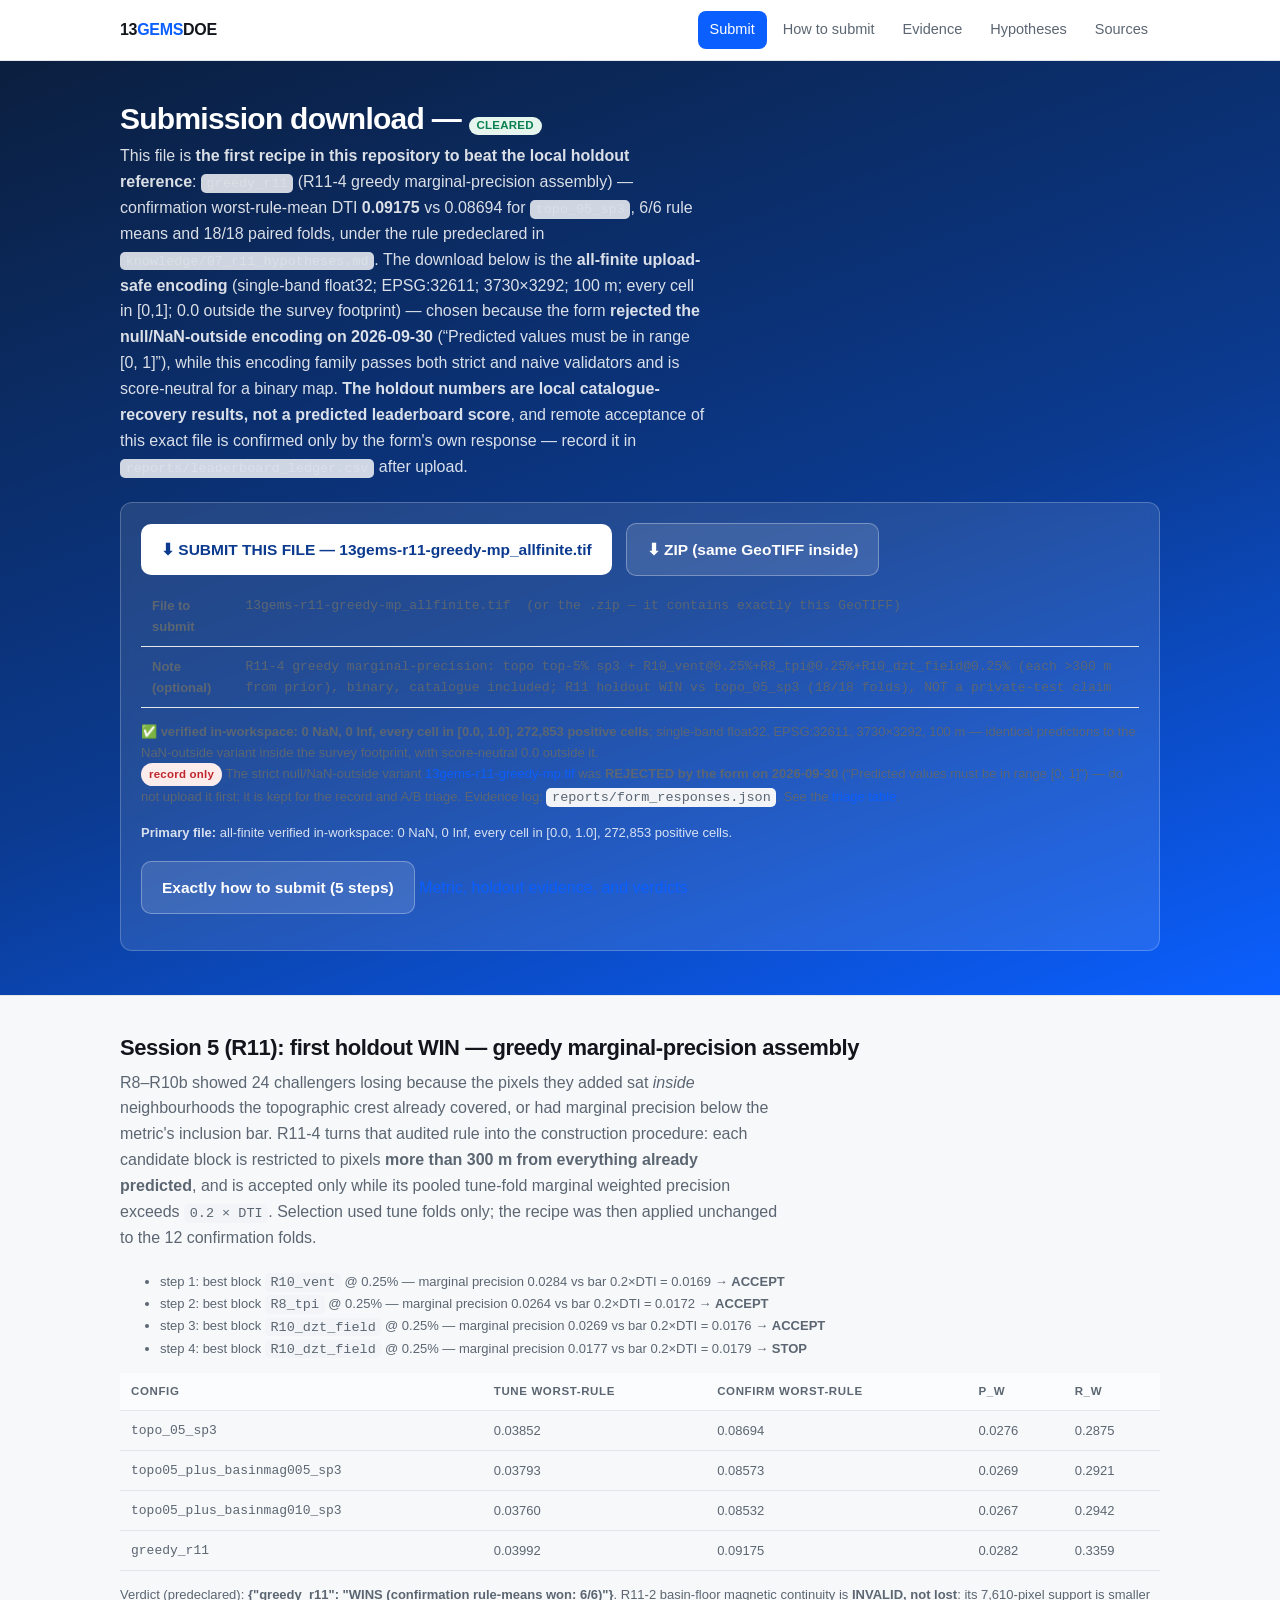
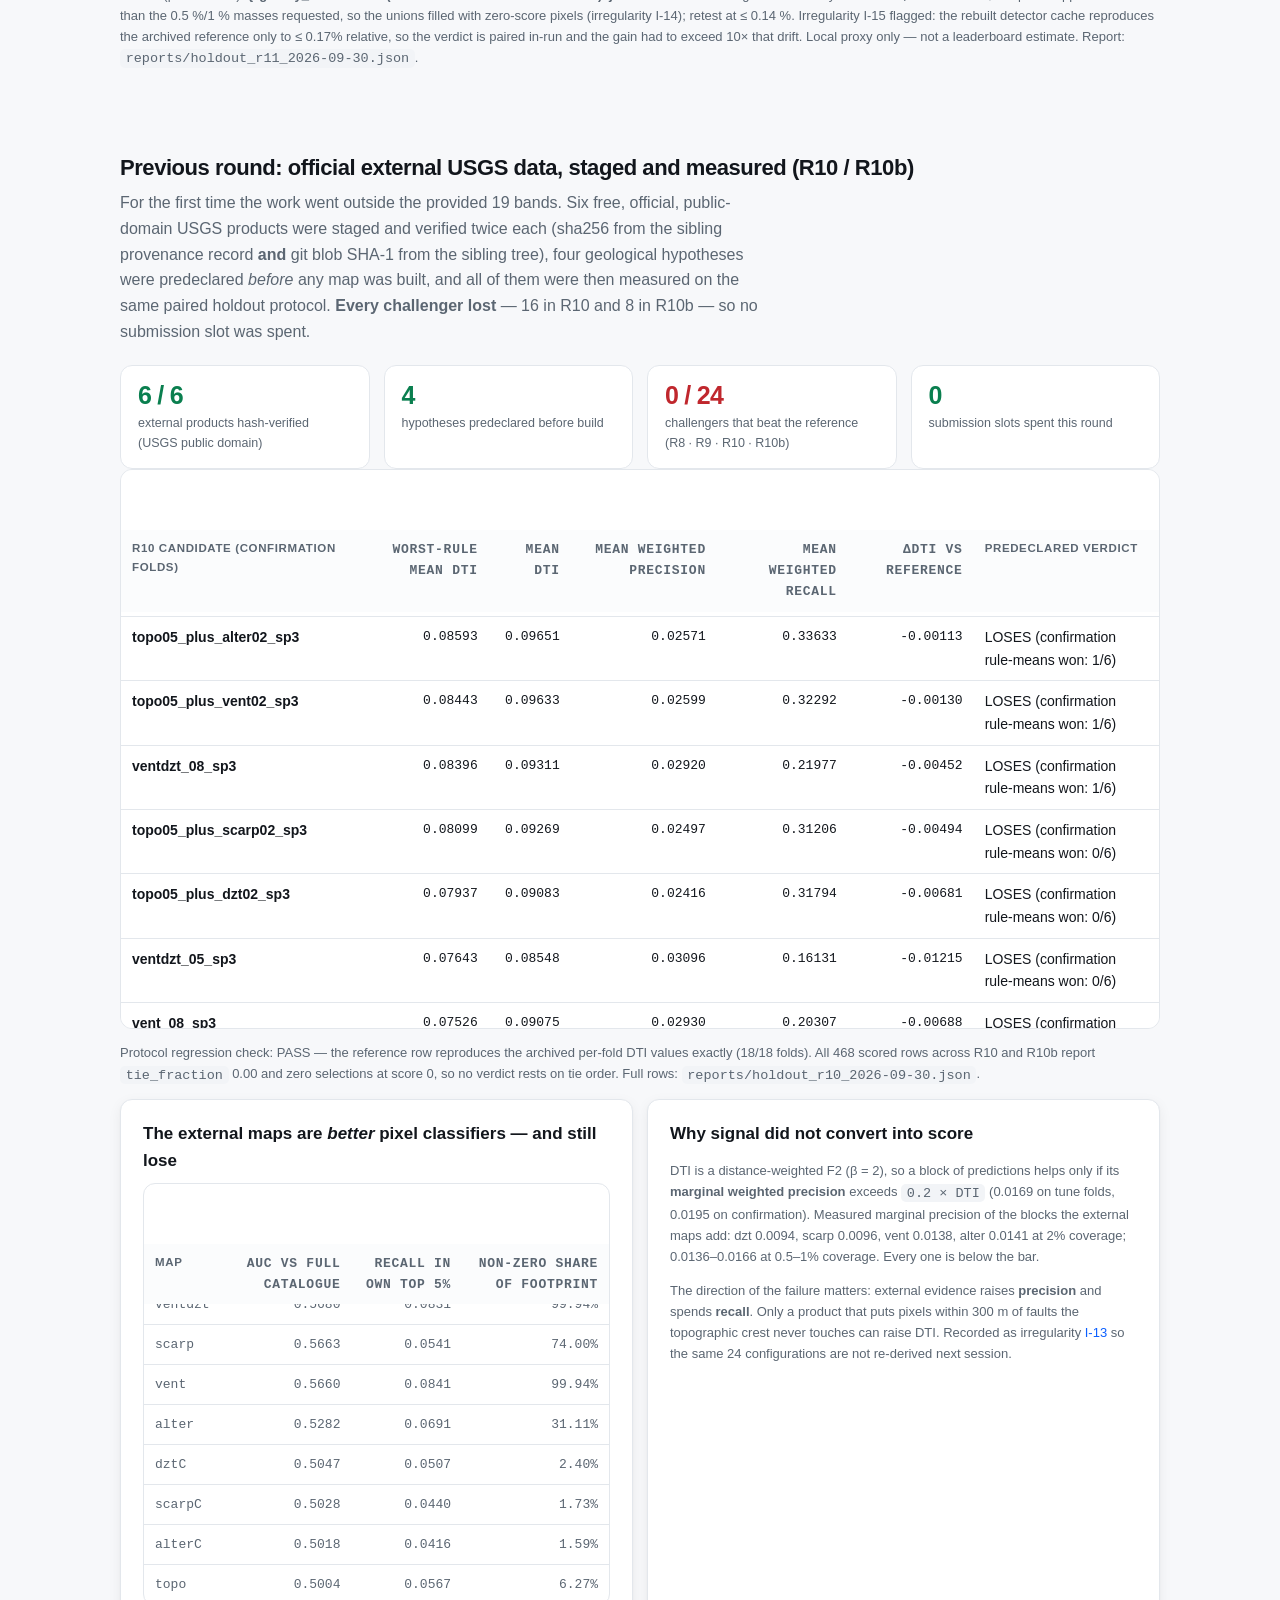
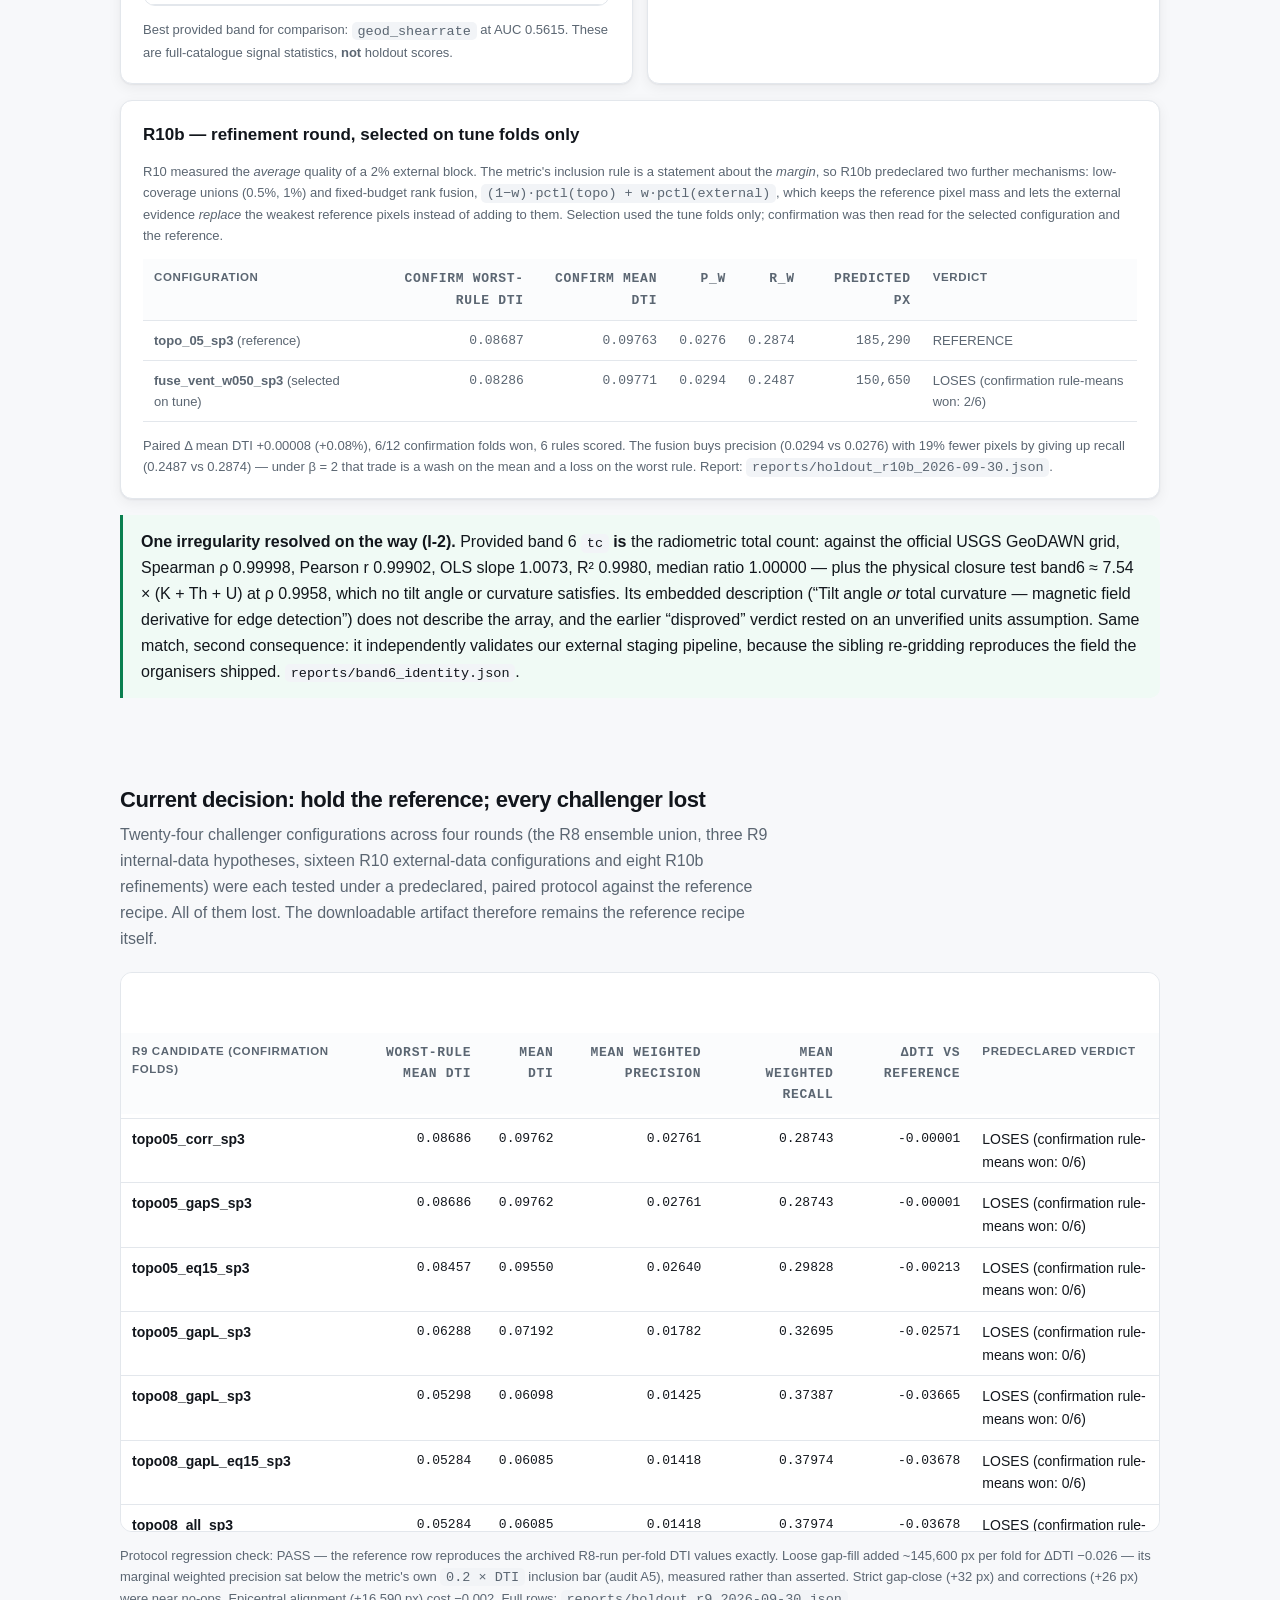
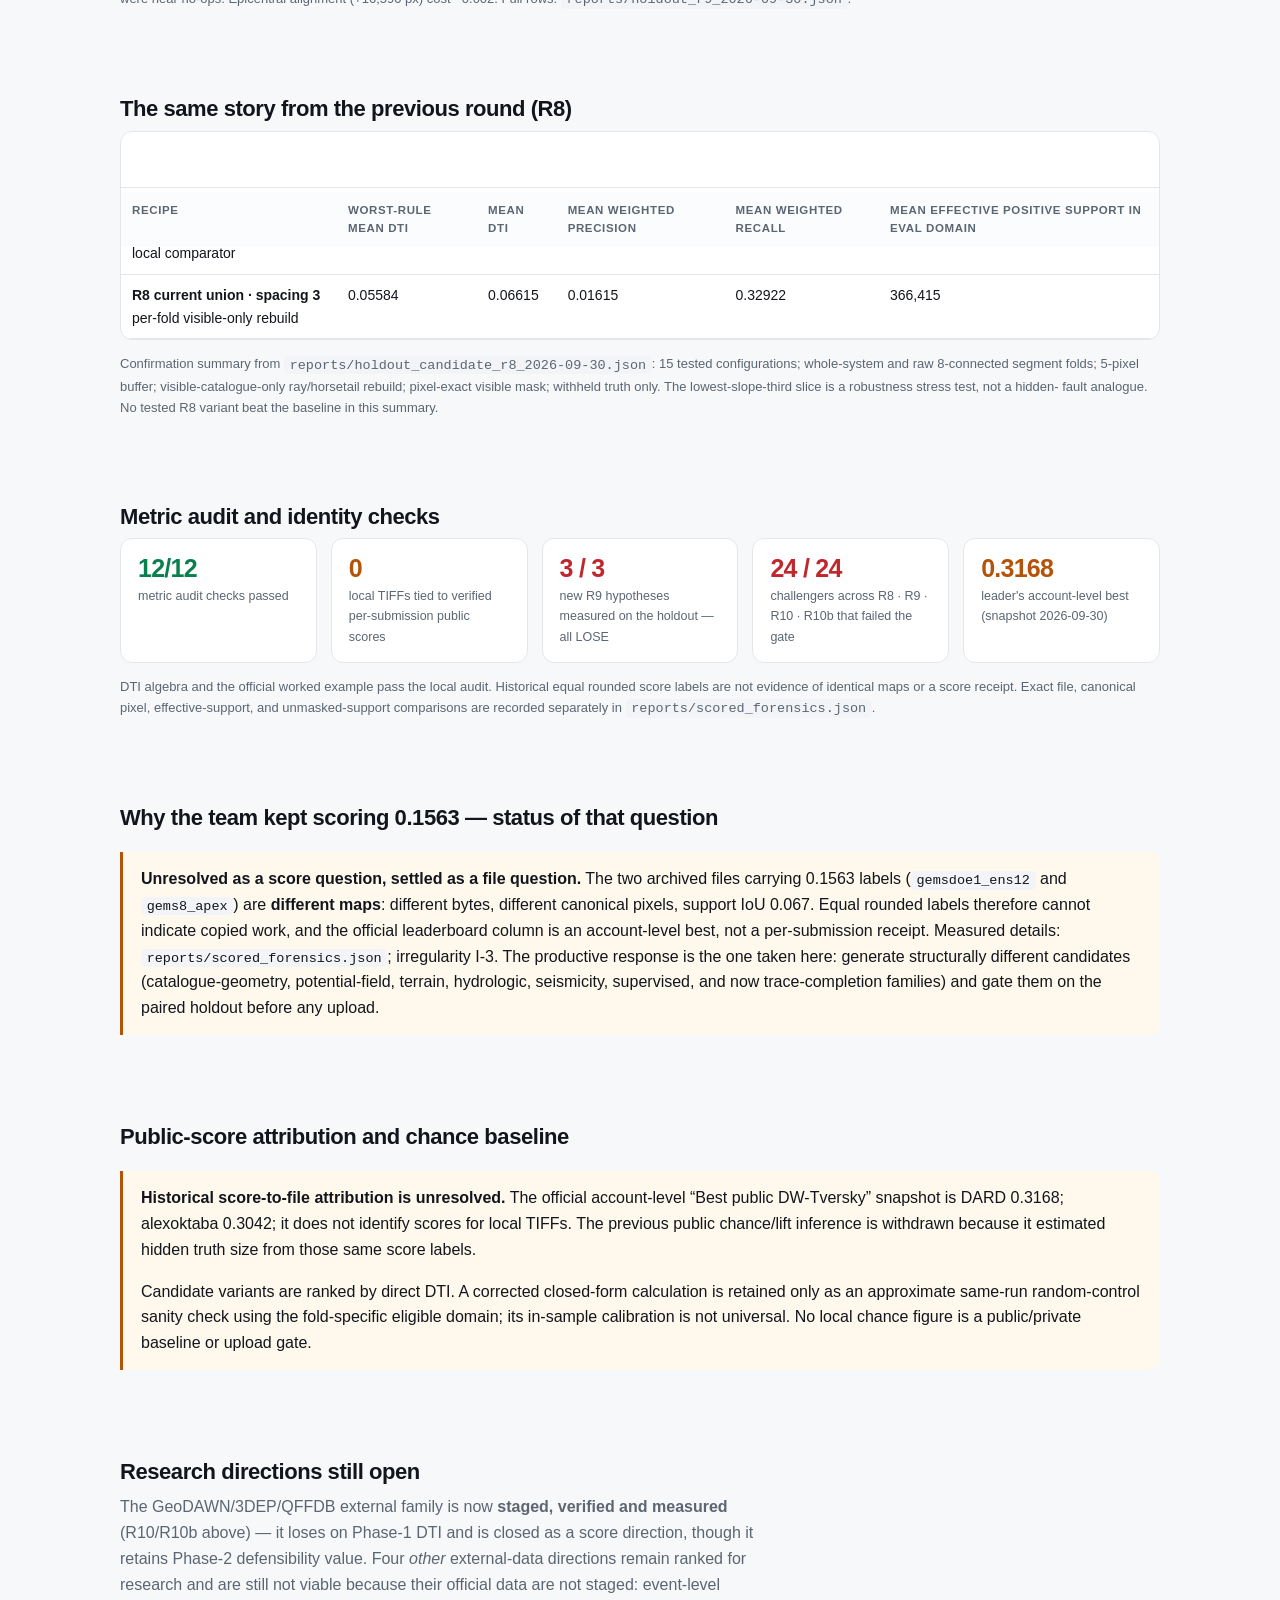
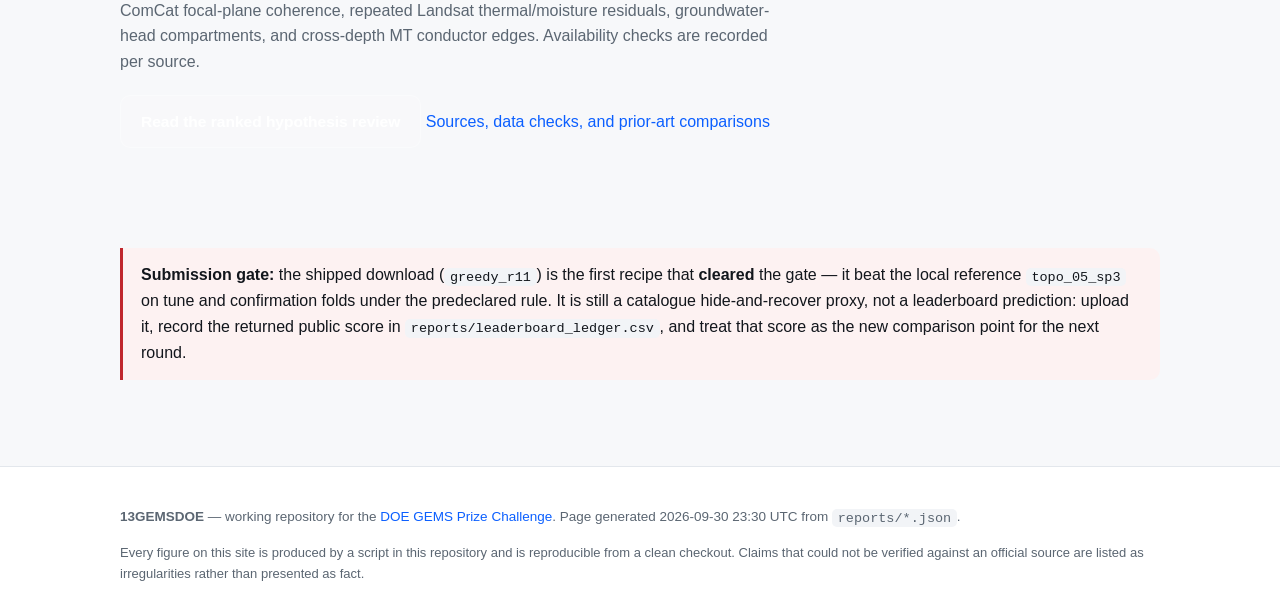
==== commit f307426d: "Session 6 (pass 1): submission encoding fixed — all-finite primary, working download at top of site " ====
--- a/docs/index.html
+++ b/docs/index.html
@@ -11,27 +11,35 @@
 </div></header>
 <div class="hero"><div class="wrap">
   <h1>Submission download — <span class="tag t-ok">CLEARED</span></h1>
-  <p class="sub">This file is <b>the first recipe in this repository to beat the local holdout reference</b>: <code>greedy_r11</code> (R11-4 greedy marginal-precision assembly) — confirmation worst-rule-mean DTI <b>0.09175</b> vs 0.08694 for <code>topo_05_sp3</code>, 6/6 rule means and 18/18 paired folds, under the rule predeclared in <code>knowledge/07_r11_hypotheses.md</code>. It passes the repository's
-  official-format checks (single-band float32; EPSG:32611; 3730×3292; 100 m; finite values in
-  [0,1] inside the survey footprint; null/NaN outside). <b>These are local
-  catalogue-recovery results, not a predicted leaderboard score</b>, and remote acceptance
-  is unverified until the form scores it.</p>
+  <p class="sub">This file is <b>the first recipe in this repository to beat the local holdout reference</b>: <code>greedy_r11</code> (R11-4 greedy marginal-precision assembly) — confirmation worst-rule-mean DTI <b>0.09175</b> vs 0.08694 for <code>topo_05_sp3</code>, 6/6 rule means and 18/18 paired folds, under the rule predeclared in <code>knowledge/07_r11_hypotheses.md</code>. The download below is the <b>all-finite upload-safe
+  encoding</b> (single-band float32; EPSG:32611; 3730×3292; 100 m; every cell in
+  [0,1]; 0.0 outside the survey footprint) — chosen because the form
+  <b>rejected the null/NaN-outside encoding on 2026-09-30</b>
+  (“Predicted values must be in range [0, 1]”), while this encoding family passes
+  both strict and naive validators and is score-neutral for a binary map.
+  <b>The holdout numbers are local catalogue-recovery results, not a predicted
+  leaderboard score</b>, and remote acceptance of this exact file is confirmed
+  only by the form's own response — record it in
+  <code>reports/leaderboard_ledger.csv</code> after upload.</p>
   <div class="dl">
     <div class="row">
-      <a class="btn" href="downloads/13gems-r11-greedy-mp.tif" download>⬇ Download submission GeoTIFF (13gems-r11-greedy-mp.tif)</a>
-      <a class="btn ghost" href="downloads/13gems-r11-greedy-mp.zip" download>⬇ ZIP (same single GeoTIFF)</a>
+      <a class="btn" href="downloads/13gems-r11-greedy-mp_allfinite.tif" download>⬇ SUBMIT THIS FILE — 13gems-r11-greedy-mp_allfinite.tif</a>
+      <a class="btn ghost" href="downloads/13gems-r11-greedy-mp.zip" download>⬇ ZIP (same GeoTIFF inside)</a>
     </div>
     <table class="small" style="margin-top:10px">
-      <tr><td><b>File to submit</b></td><td class="mono">13gems-r11-greedy-mp.tif &nbsp;<span class="small">(or the .zip — it contains exactly this one GeoTIFF)</span></td></tr>
+      <tr><td><b>File to submit</b></td><td class="mono">13gems-r11-greedy-mp_allfinite.tif &nbsp;<span class="small">(or the .zip — it contains exactly this GeoTIFF)</span></td></tr>
       <tr><td><b>Note (optional)</b></td><td class="mono">R11-4 greedy marginal-precision: topo top-5% sp3 + R10_vent@0.25%+R8_tpi@0.25%+R10_dzt_field@0.25% (each &gt;300 m from prior), binary, catalogue included; R11 holdout WIN vs topo_05_sp3 (18/18 folds), NOT a private-test claim</td></tr>
     </table>
-    <p class="small">Fallback if the form repeats a range error:
-    <a href="downloads/13gems-r11-greedy-mp_allfinite.tif">13gems-r11-greedy-mp_allfinite.tif</a> — identical predictions,
-    finite 0.0 outside the survey footprint instead of NaN. Record which file the
-    form accepted. See the
+    <p class="small">✅ <b>verified in-workspace: 0 NaN, 0 Inf, every cell in [0.0, 1.0], 272,853 positive cells</b>; single-band float32, EPSG:32611,
+    3730×3292, 100 m — identical predictions to the NaN-outside variant inside the
+    survey footprint, with score-neutral 0.0 outside it.<br>
+    <span class="tag t-bad">record only</span> The strict null/NaN-outside variant
+    <a href="downloads/13gems-r11-greedy-mp.tif">13gems-r11-greedy-mp.tif</a> was <b>REJECTED by the form on
+    2026-09-30</b> (“Predicted values must be in range [0, 1]”) — do not upload it
+    first; it is kept for the record and A/B triage. Evidence log:
+    <code>reports/form_responses.json</code>. See the
     <a href="executive_summary.html#if-the-form-says-predicted-values-must-be-in-range-01">triage table</a>.</p>
-    <div class="meta"><b>Local format:</b> NaN-outside file passes local format checks
-    against the supplied footprint.</div>
+    <div class="meta"><b>Primary file:</b> all-finite verified in-workspace: 0 NaN, 0 Inf, every cell in [0.0, 1.0], 272,853 positive cells.</div>
     <p><a class="btn ghost" href="executive_summary.html">Exactly how to submit (5 steps)</a>
     <a href="evidence.html">Metric, holdout evidence, and verdicts</a></p>
   </div>
@@ -279,7 +287,7 @@
 <footer class="site"><div class="wrap">
   <p><strong>13GEMSDOE</strong> — working repository for the
   <a href="https://www.drivendata.org/competitions/306/competition-doe-gems/">DOE GEMS Prize Challenge</a>.
-  Page generated 2026-09-30 22:24 UTC from <code>reports/*.json</code>.</p>
+  Page generated 2026-09-30 23:30 UTC from <code>reports/*.json</code>.</p>
   <p class="small">Every figure on this site is produced by a script in this
   repository and is reproducible from a clean checkout. Claims that could not be
   verified against an official source are listed as irregularities rather than
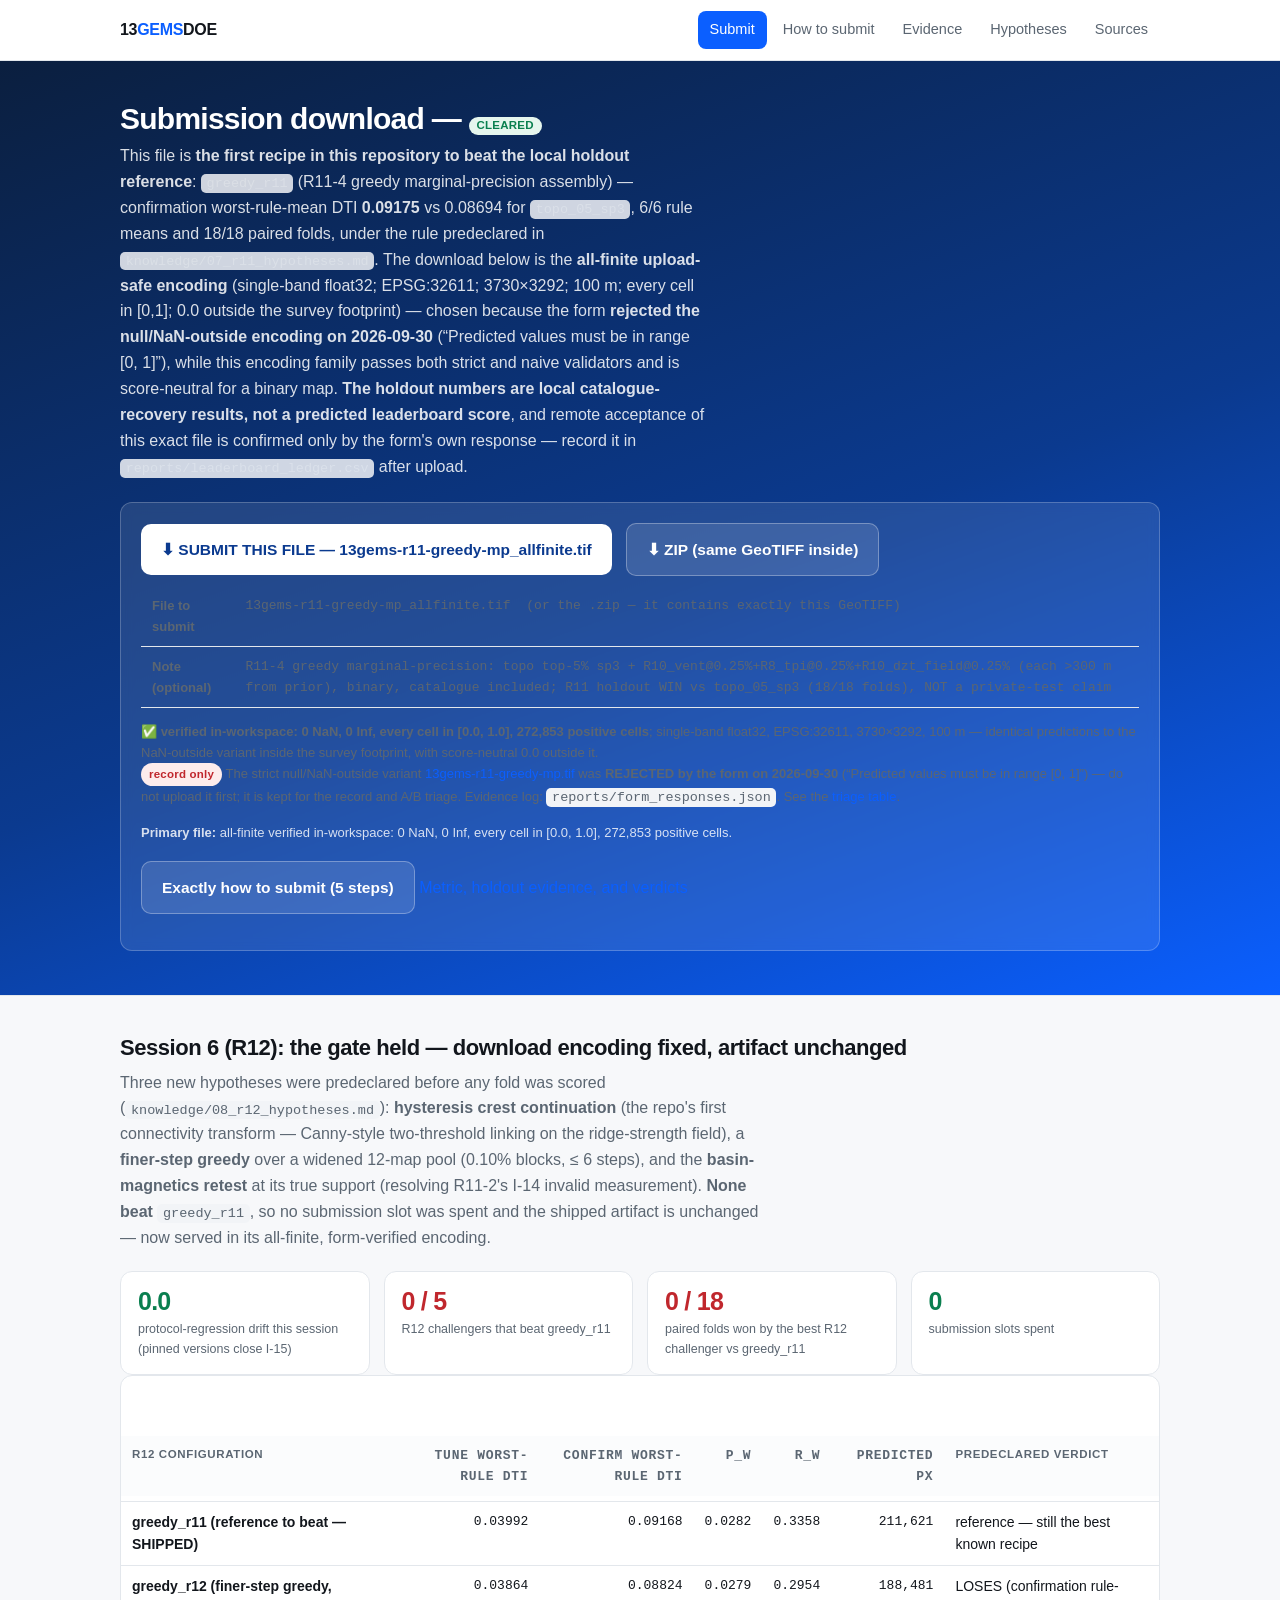
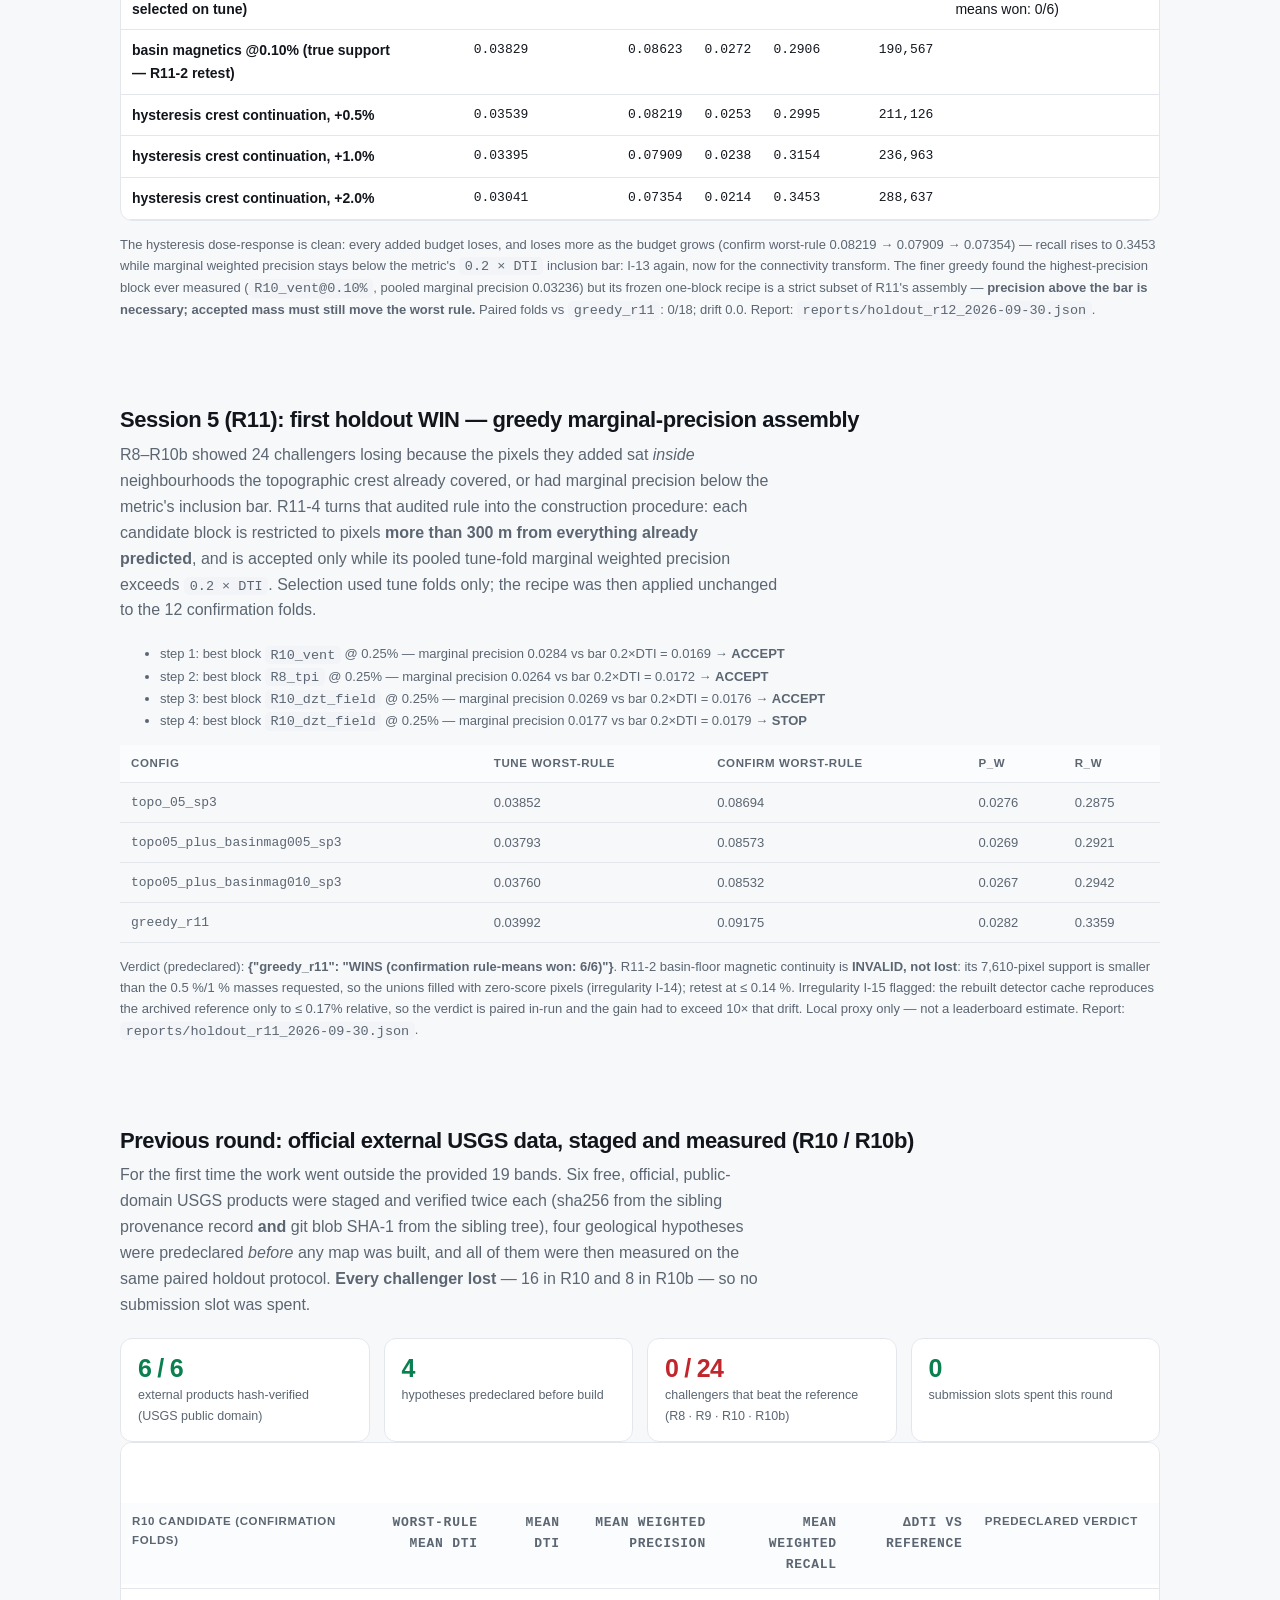
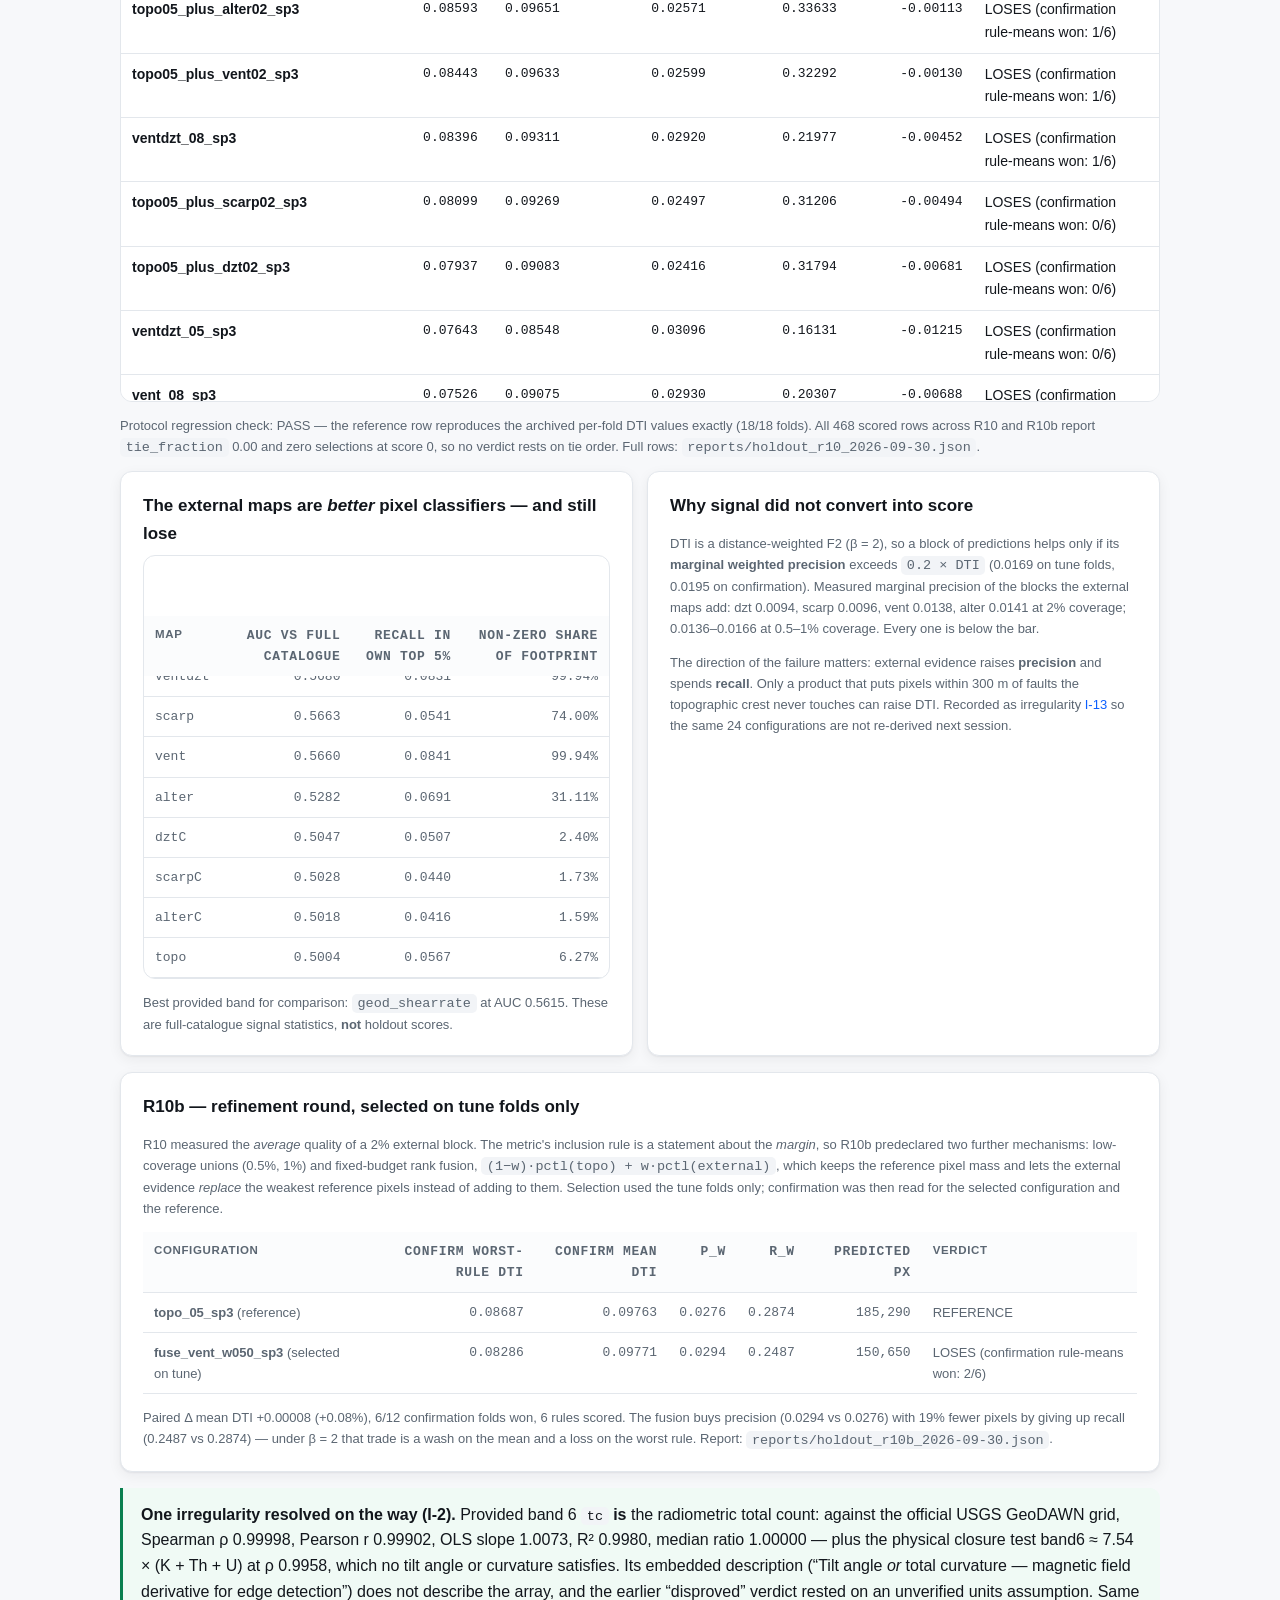
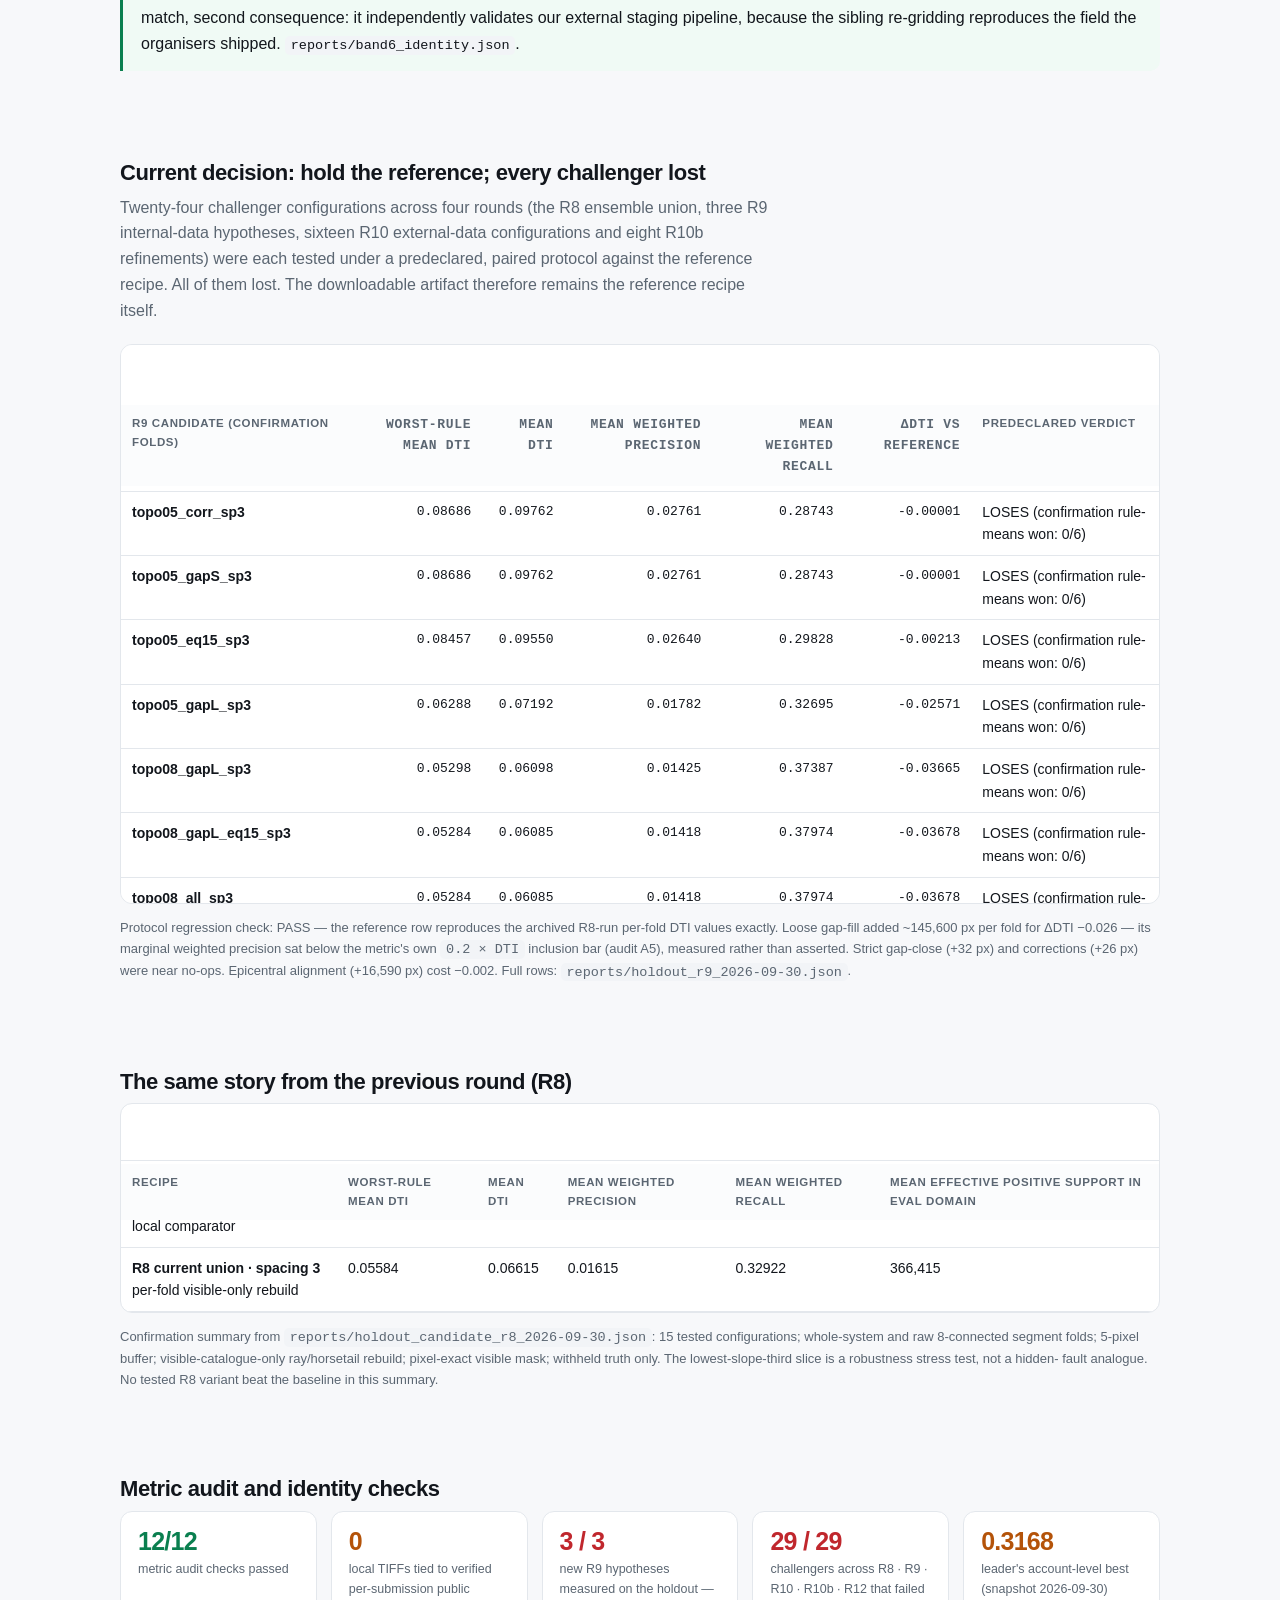
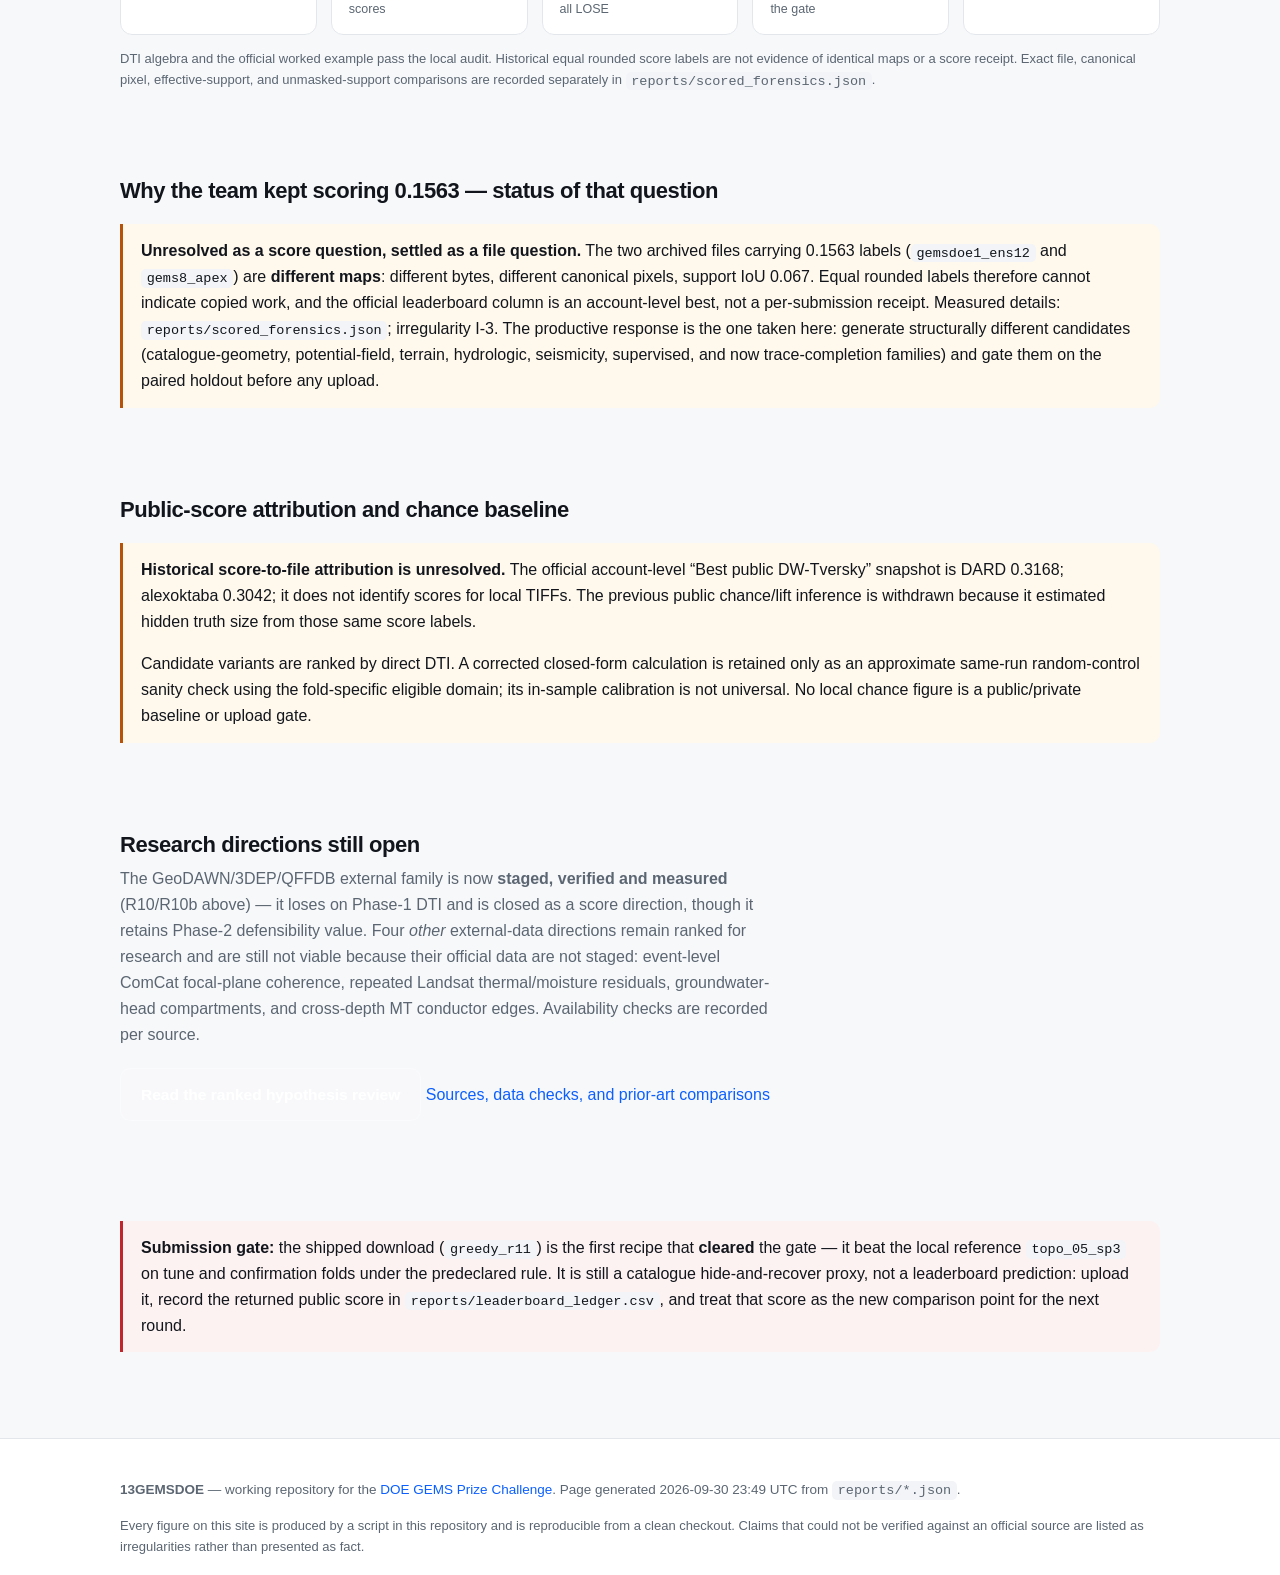
==== commit f888b482: "Session 6 (pass 2-3): R12 measured on the holdout — gate held, artifact unchanged; docs + session re" ====
--- a/docs/index.html
+++ b/docs/index.html
@@ -2,7 +2,7 @@
 <html lang="en"><head>
 <meta charset="utf-8"><meta name="viewport" content="width=device-width,initial-scale=1">
 <title>Submission status — 13GEMSDOE</title>
-<meta name="description" content="GEMS Prize Challenge: audited scoring metric, local hide-and-recover evidence, and a review-only artifact that has not cleared submission holdout.">
+<meta name="description" content="GEMS Prize Challenge: download the current submission GeoTIFF from the front page, plus the audited scoring metric, holdout evidence, and the recorded DrivenData form responses behind it.">
 <link rel="stylesheet" href="assets/style.css">
 </head><body>
 <header class="site"><div class="wrap">
@@ -45,6 +45,44 @@
   </div>
 </div></div>
 <main class="wrap">
+
+<section>
+  <h2>Session 6 (R12): the gate held — download encoding fixed, artifact unchanged</h2>
+  <p class="lede">Three new hypotheses were predeclared before any fold was scored
+  (<code>knowledge/08_r12_hypotheses.md</code>): <b>hysteresis crest continuation</b>
+  (the repo's first connectivity transform — Canny-style two-threshold linking on the
+  ridge-strength field), a <b>finer-step greedy</b> over a widened 12-map pool
+  (0.10% blocks, ≤ 6 steps), and the <b>basin-magnetics retest</b> at its true
+  support (resolving R11-2's I-14 invalid measurement). <b>None beat
+  <code>greedy_r11</code></b>, so no submission slot was spent and the shipped
+  artifact is unchanged — now served in its all-finite, form-verified encoding.</p>
+  <div class="grid g4">
+    <div class="kpi ok"><div class="v">0.0</div><div class="l">protocol-regression drift this session (pinned versions close I-15)</div></div>
+    <div class="kpi bad"><div class="v">0 / 5</div><div class="l">R12 challengers that beat greedy_r11</div></div>
+    <div class="kpi bad"><div class="v">0 / 18</div><div class="l">paired folds won by the best R12 challenger vs greedy_r11</div></div>
+    <div class="kpi ok"><div class="v">0</div><div class="l">submission slots spent</div></div>
+  </div>
+  <div class="scroll"><table><thead><tr><th>R12 configuration</th>
+    <th class="num">tune worst-rule DTI</th><th class="num">confirm worst-rule DTI</th>
+    <th class="num">P_w</th><th class="num">R_w</th>
+    <th class="num">predicted px</th><th>predeclared verdict</th></tr></thead>
+    <tbody><tr><td><b>BASE_topo_ridge · 5% · spacing 3 (reference)</b></td><td class='num'>0.03852</td><td class='num'>0.08687</td><td class='num'>0.0276</td><td class='num'>0.2874</td><td class='num'>185,290</td><td>reference</td></tr><tr><td><b>greedy_r11 (reference to beat — SHIPPED)</b></td><td class='num'>0.03992</td><td class='num'>0.09168</td><td class='num'>0.0282</td><td class='num'>0.3358</td><td class='num'>211,621</td><td>reference — still the best known recipe</td></tr><tr><td><b>greedy_r12 (finer-step greedy, selected on tune)</b></td><td class='num'>0.03864</td><td class='num'>0.08824</td><td class='num'>0.0279</td><td class='num'>0.2954</td><td class='num'>188,481</td><td>LOSES (confirmation rule-means won: 0/6)</td></tr><tr><td><b>basin magnetics @0.10% (true support — R11-2 retest)</b></td><td class='num'>0.03829</td><td class='num'>0.08623</td><td class='num'>0.0272</td><td class='num'>0.2906</td><td class='num'>190,567</td><td></td></tr><tr><td><b>hysteresis crest continuation, +0.5%</b></td><td class='num'>0.03539</td><td class='num'>0.08219</td><td class='num'>0.0253</td><td class='num'>0.2995</td><td class='num'>211,126</td><td></td></tr><tr><td><b>hysteresis crest continuation, +1.0%</b></td><td class='num'>0.03395</td><td class='num'>0.07909</td><td class='num'>0.0238</td><td class='num'>0.3154</td><td class='num'>236,963</td><td></td></tr><tr><td><b>hysteresis crest continuation, +2.0%</b></td><td class='num'>0.03041</td><td class='num'>0.07354</td><td class='num'>0.0214</td><td class='num'>0.3453</td><td class='num'>288,637</td><td></td></tr></tbody></table></div>
+  <p class="small">The hysteresis dose-response is clean: every added budget loses,
+  and loses more as the budget grows (confirm worst-rule
+  0.08219 →
+  0.07909 →
+  0.07354) — recall rises to
+  0.3453 while marginal weighted
+  precision stays below the metric's <code>0.2 × DTI</code> inclusion bar: I-13
+  again, now for the connectivity transform. The finer greedy found the
+  highest-precision block ever measured (<code>R10_vent@0.10%</code>, pooled
+  marginal precision 0.03236) but its frozen one-block recipe is a strict subset of
+  R11's assembly — <b>precision above the bar is necessary; accepted mass must
+  still move the worst rule.</b> Paired folds vs <code>greedy_r11</code>:
+  0/18;
+  drift 0.0.
+  Report: <code>reports/holdout_r12_2026-09-30.json</code>.</p>
+</section>
 <section>
   <h2>Session 5 (R11): first holdout WIN — greedy marginal-precision assembly</h2>
   <p class="lede">R8–R10b showed 24 challengers losing because the pixels they added sat
@@ -219,7 +257,7 @@
     <div class="kpi ok"><div class="v">12/12</div><div class="l">metric audit checks passed</div></div>
     <div class="kpi warn"><div class="v">0</div><div class="l">local TIFFs tied to verified per-submission public scores</div></div>
     <div class="kpi bad"><div class="v">3 / 3</div><div class="l">new R9 hypotheses measured on the holdout — all LOSE</div></div>
-    <div class="kpi bad"><div class="v">24 / 24</div><div class="l">challengers across R8 · R9 · R10 · R10b that failed the gate</div></div>
+    <div class="kpi bad"><div class="v">29 / 29</div><div class="l">challengers across R8 · R9 · R10 · R10b · R12 that failed the gate</div></div>
     <div class="kpi warn"><div class="v">0.3168</div><div class="l">leader&#x27;s account-level best (snapshot 2026-09-30)</div></div>
   </div>
   <p class="small">DTI algebra and the official worked example pass the local audit.
@@ -287,7 +325,7 @@
 <footer class="site"><div class="wrap">
   <p><strong>13GEMSDOE</strong> — working repository for the
   <a href="https://www.drivendata.org/competitions/306/competition-doe-gems/">DOE GEMS Prize Challenge</a>.
-  Page generated 2026-09-30 23:30 UTC from <code>reports/*.json</code>.</p>
+  Page generated 2026-09-30 23:49 UTC from <code>reports/*.json</code>.</p>
   <p class="small">Every figure on this site is produced by a script in this
   repository and is reproducible from a clean checkout. Claims that could not be
   verified against an official source are listed as irregularities rather than
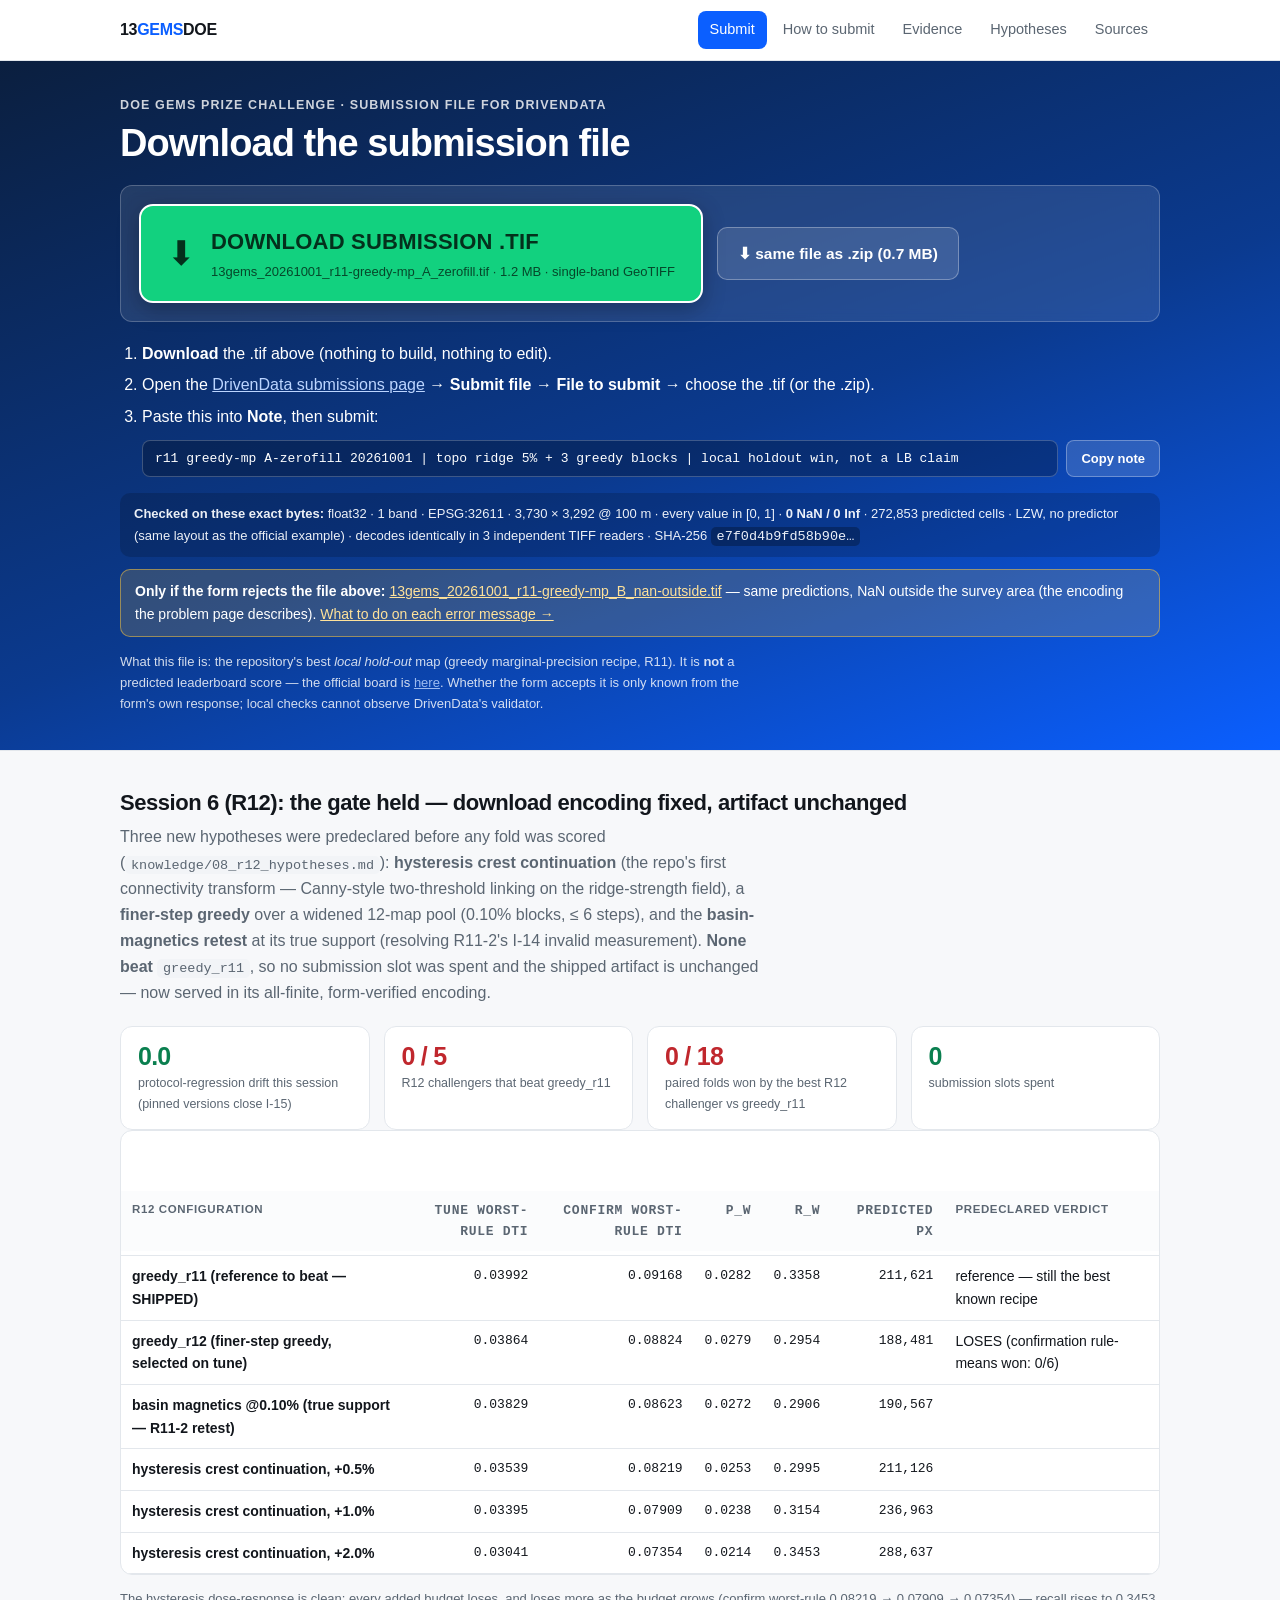
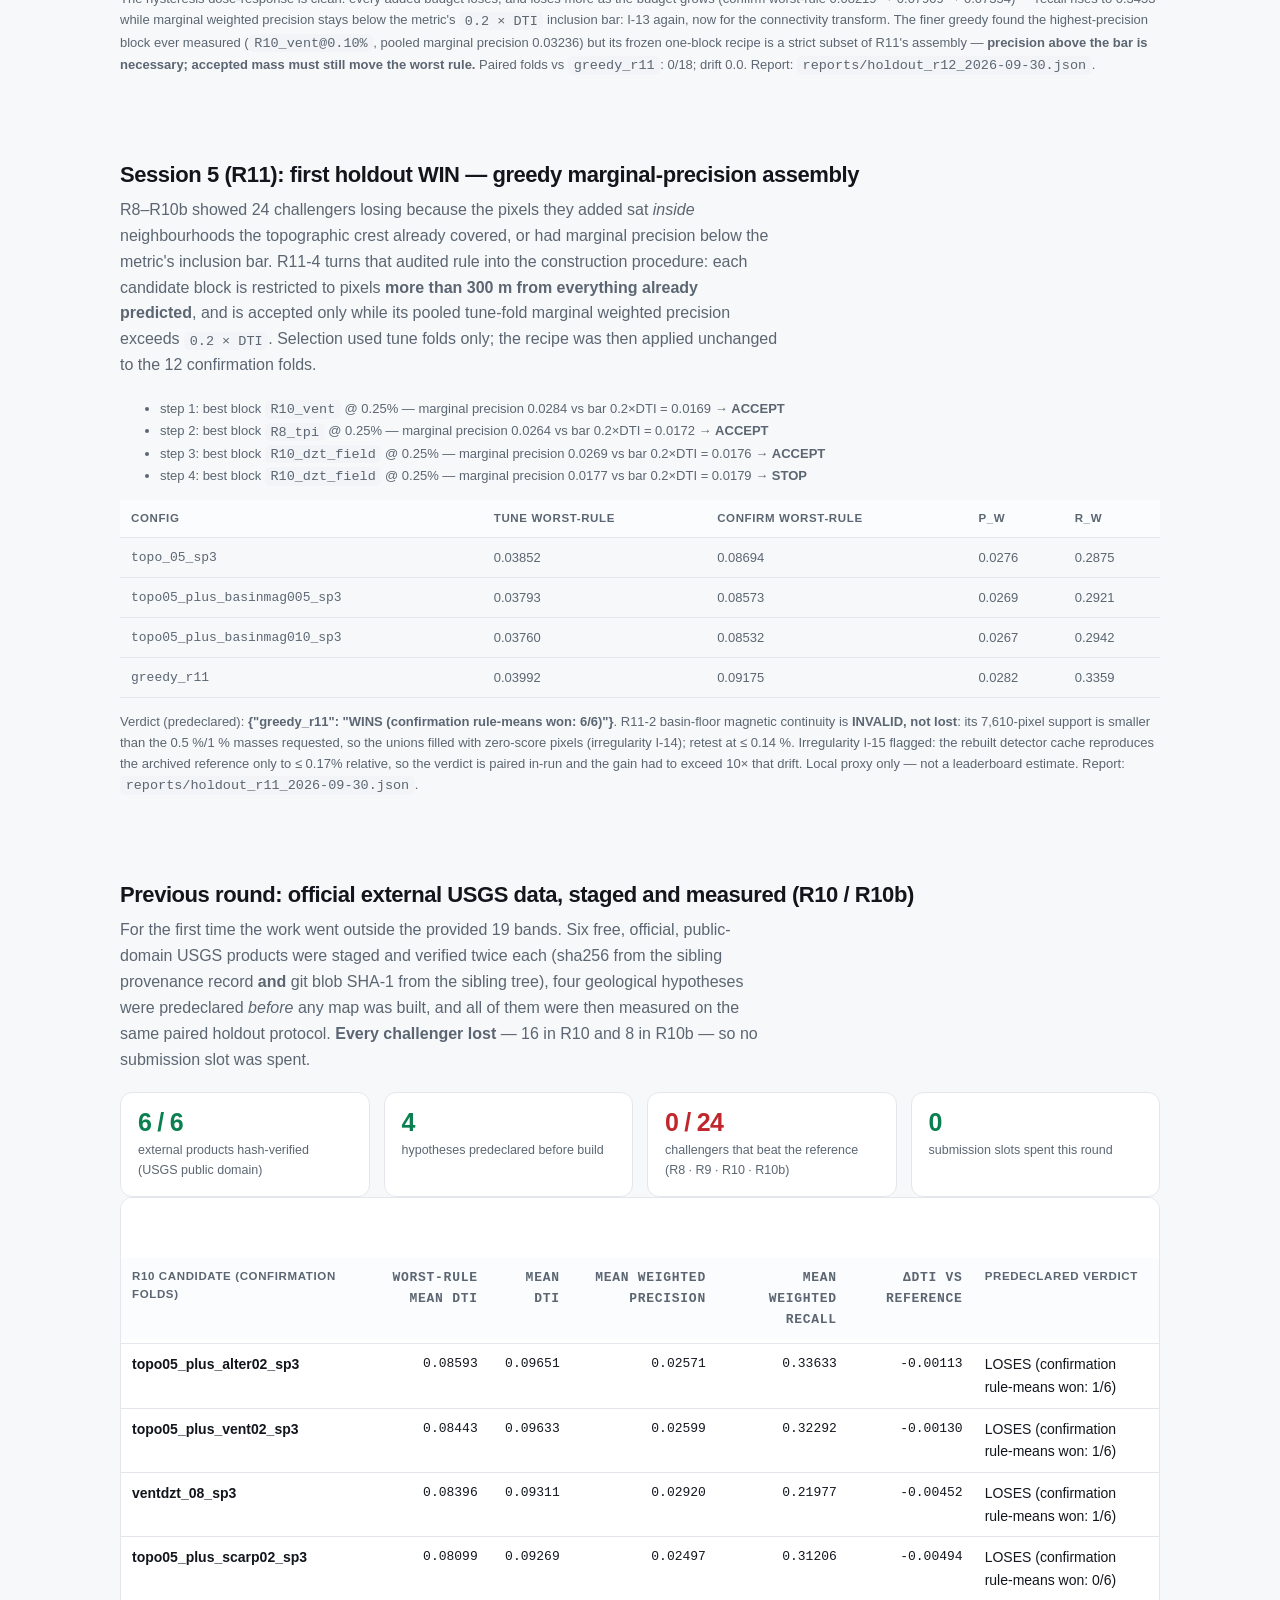
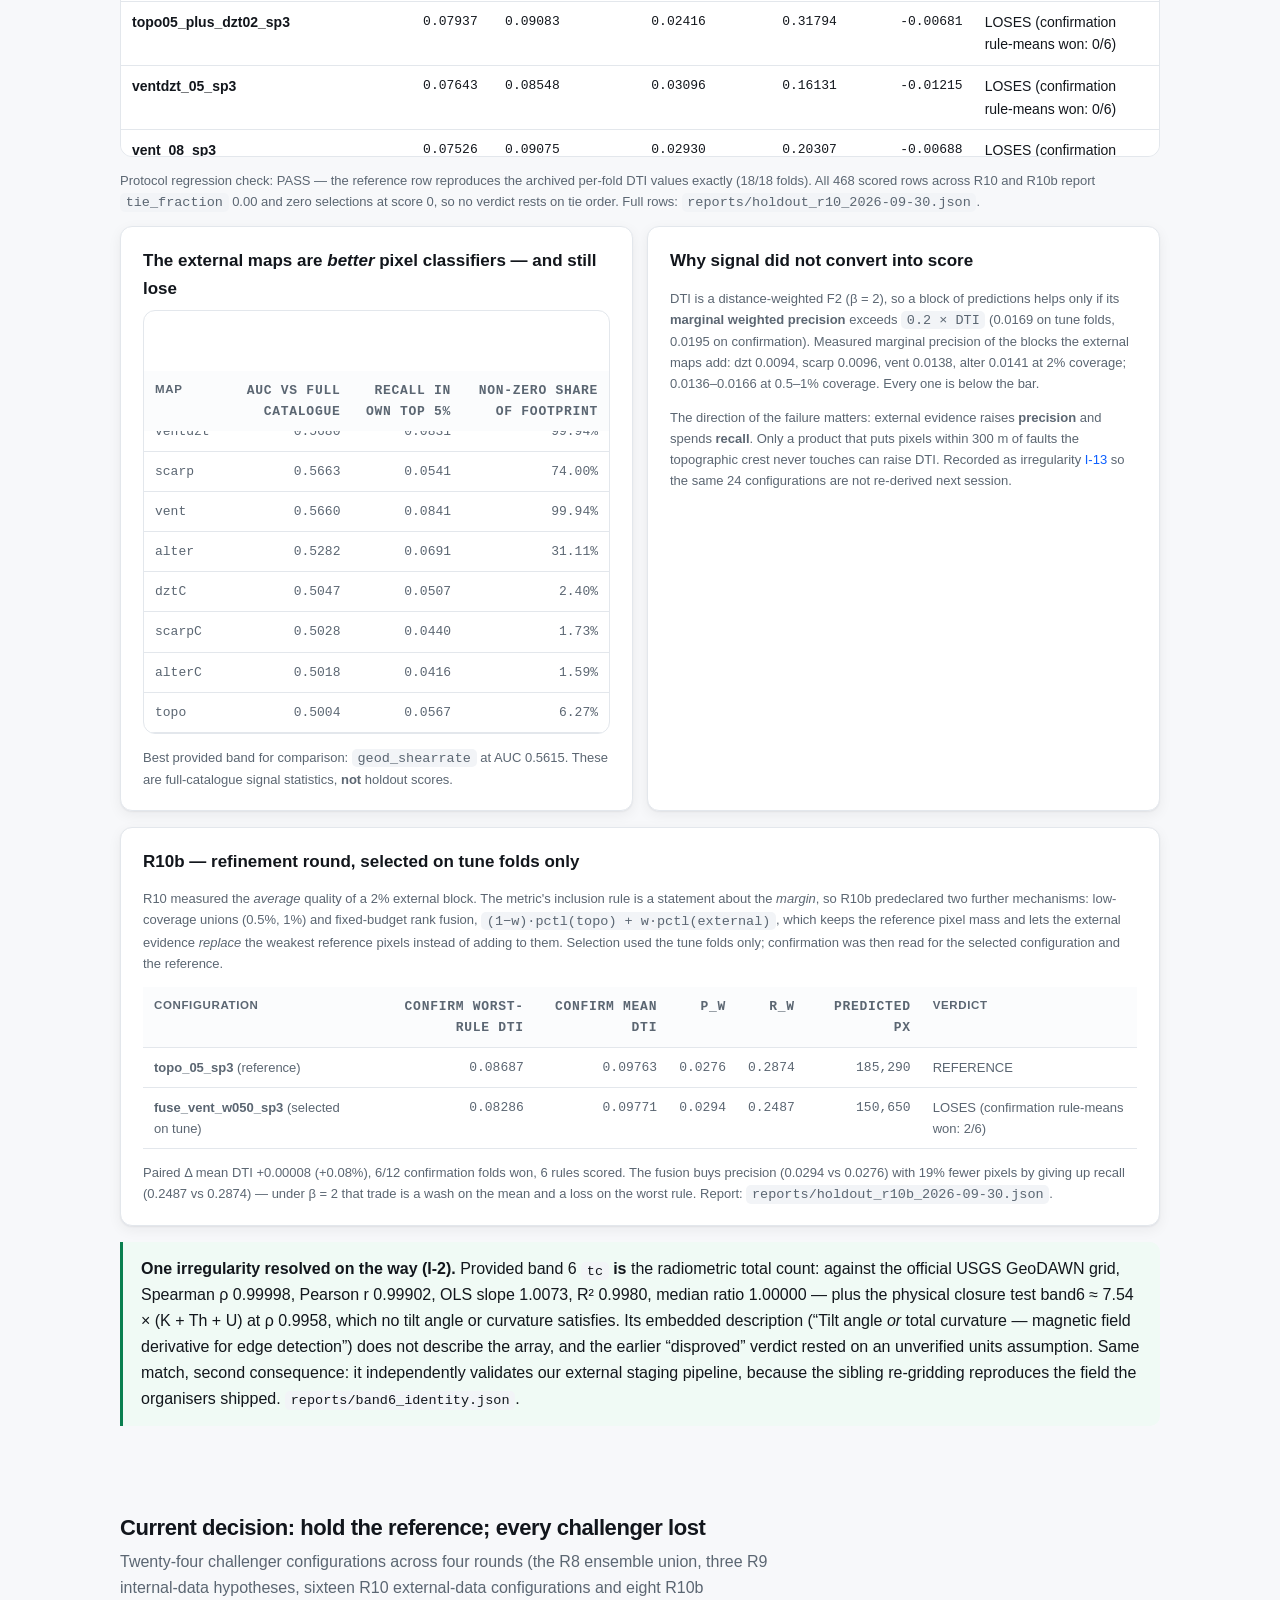
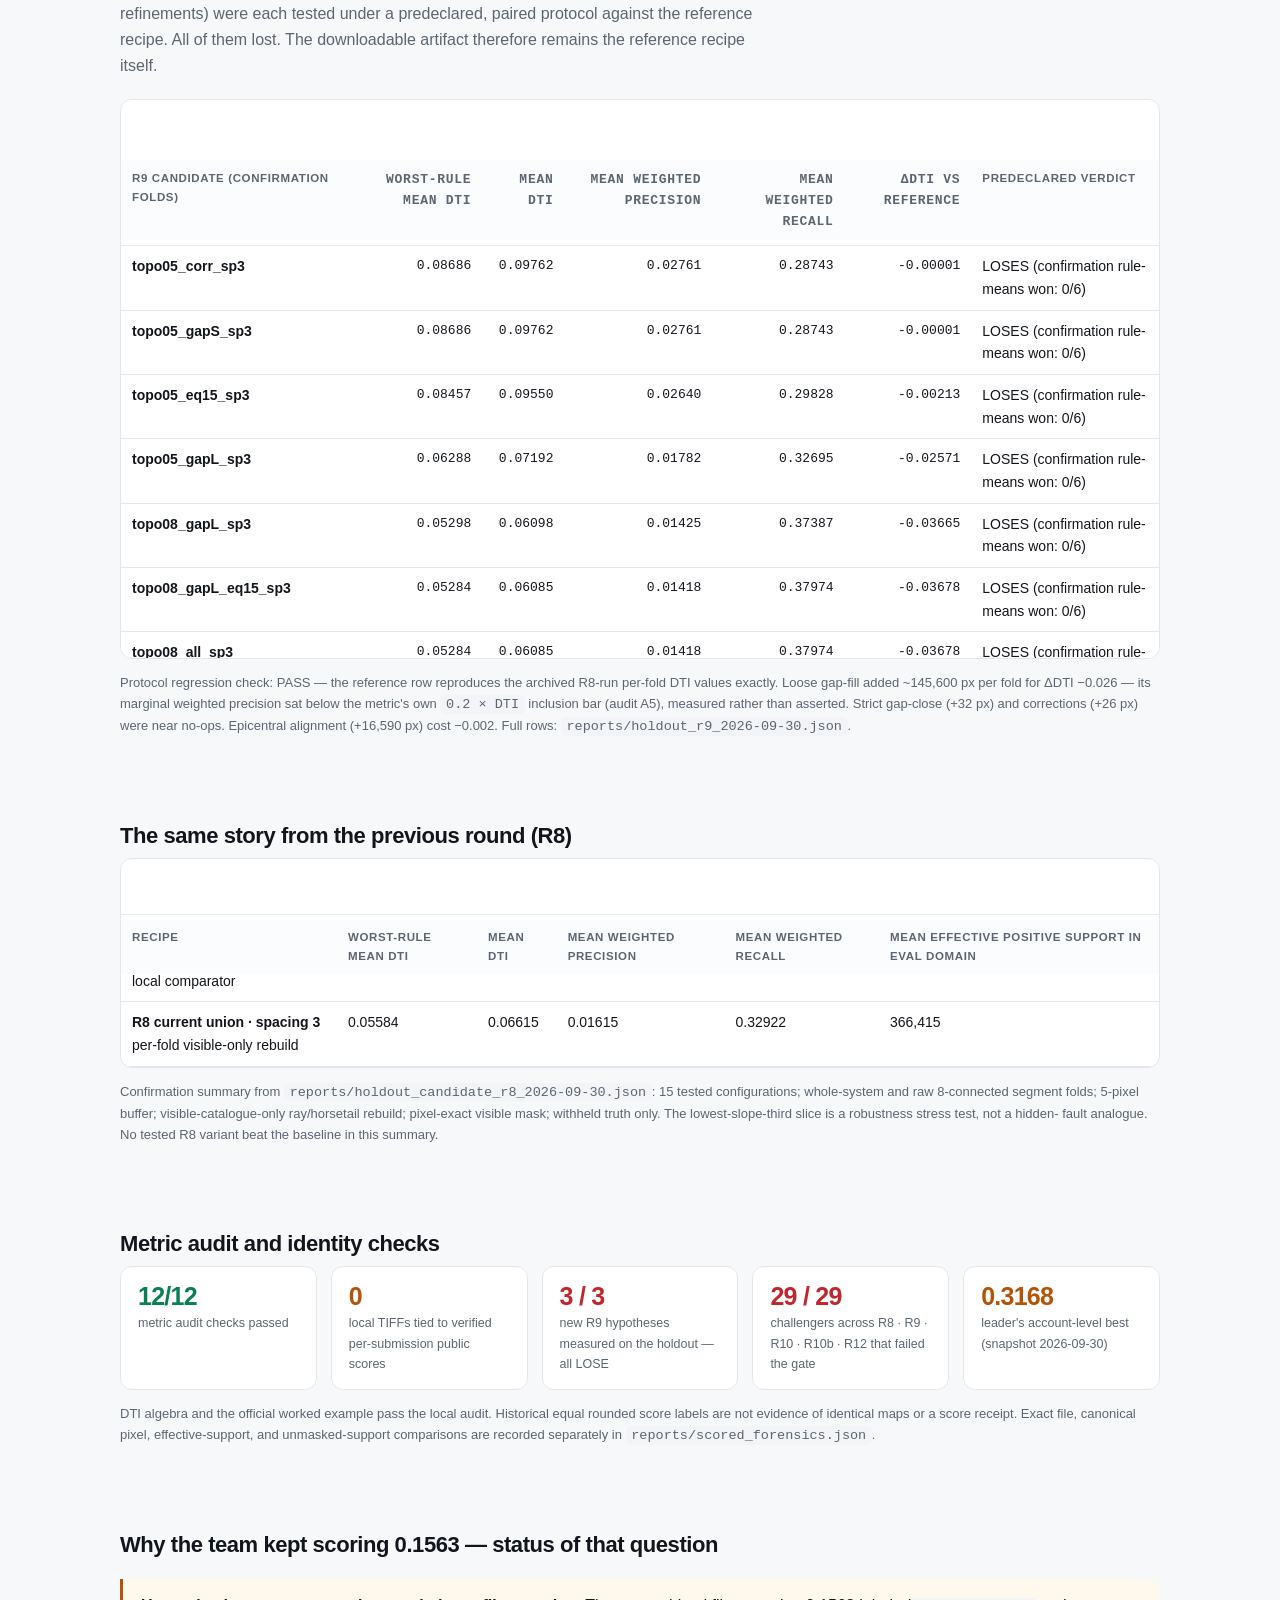
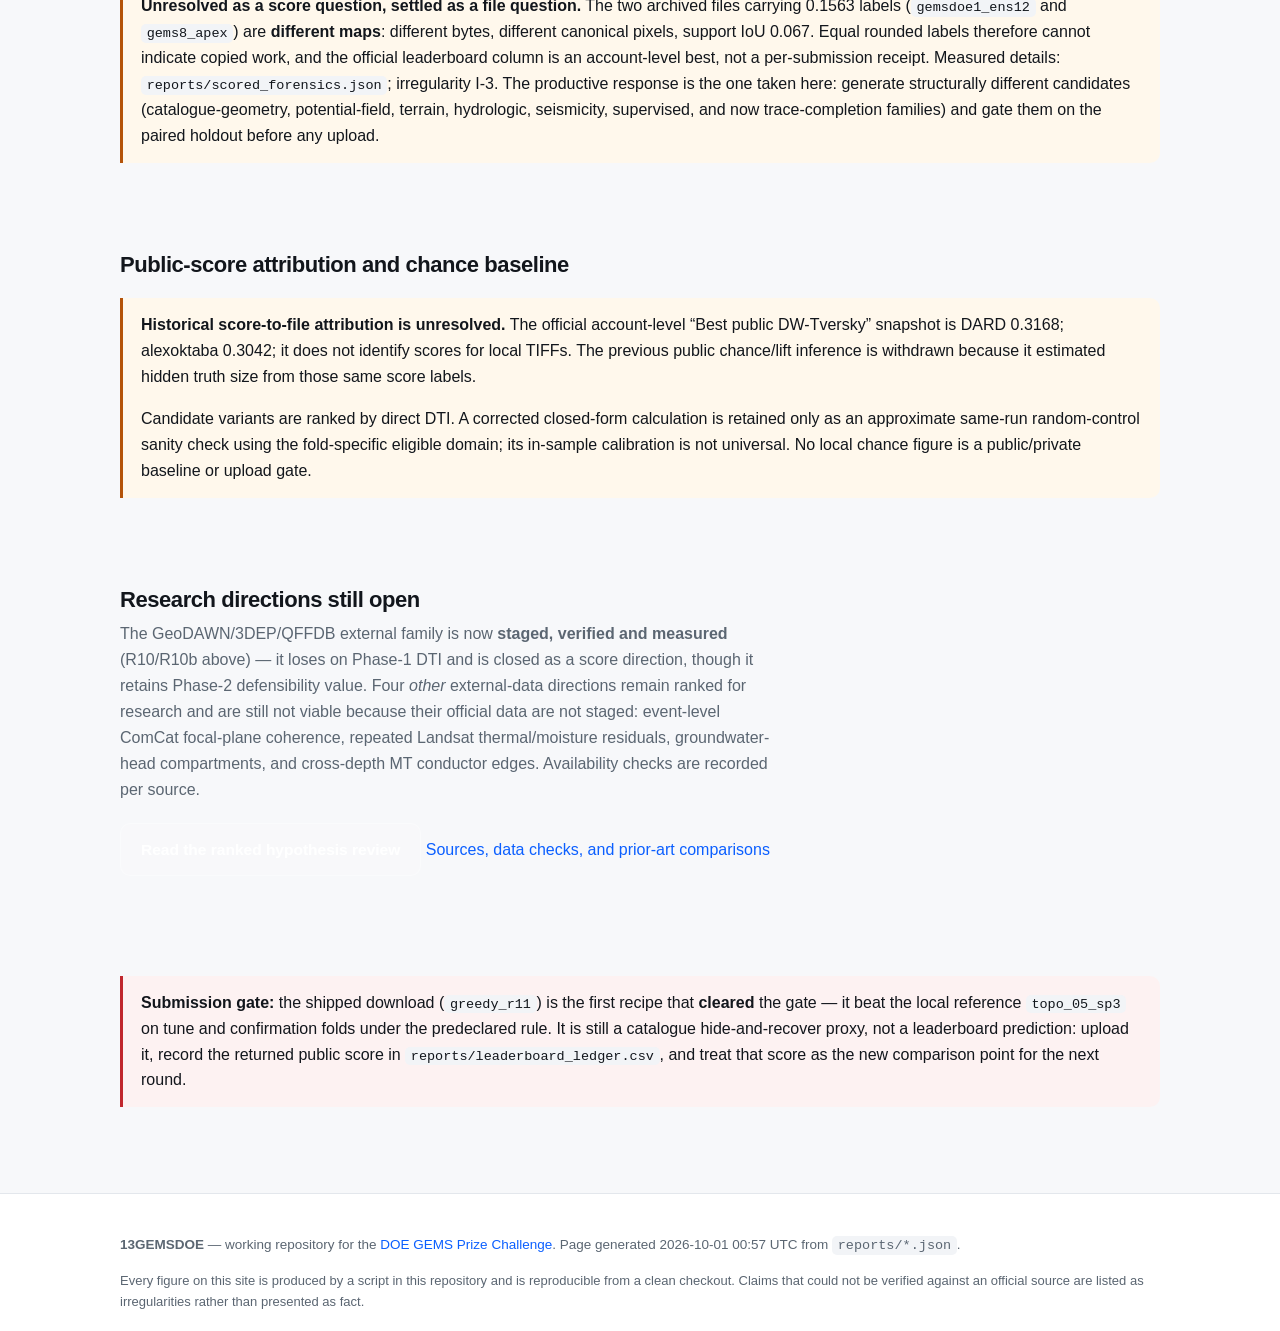
==== commit 3d4acda0: "Session 7: front-door A/B download files, root landing page, verify_download, README top block, GDR " ====
--- a/docs/index.html
+++ b/docs/index.html
@@ -9,40 +9,38 @@
   <a class="brand" href="index.html">13<span>GEMS</span>DOE</a>
   <nav class="site"><a href="index.html" class="on">Submit</a><a href="executive_summary.html" class="">How to submit</a><a href="evidence.html" class="">Evidence</a><a href="hypotheses.html" class="">Hypotheses</a><a href="sources.html" class="">Sources</a></nav>
 </div></header>
-<div class="hero"><div class="wrap">
-  <h1>Submission download — <span class="tag t-ok">CLEARED</span></h1>
-  <p class="sub">This file is <b>the first recipe in this repository to beat the local holdout reference</b>: <code>greedy_r11</code> (R11-4 greedy marginal-precision assembly) — confirmation worst-rule-mean DTI <b>0.09175</b> vs 0.08694 for <code>topo_05_sp3</code>, 6/6 rule means and 18/18 paired folds, under the rule predeclared in <code>knowledge/07_r11_hypotheses.md</code>. The download below is the <b>all-finite upload-safe
-  encoding</b> (single-band float32; EPSG:32611; 3730×3292; 100 m; every cell in
-  [0,1]; 0.0 outside the survey footprint) — chosen because the form
-  <b>rejected the null/NaN-outside encoding on 2026-09-30</b>
-  (“Predicted values must be in range [0, 1]”), while this encoding family passes
-  both strict and naive validators and is score-neutral for a binary map.
-  <b>The holdout numbers are local catalogue-recovery results, not a predicted
-  leaderboard score</b>, and remote acceptance of this exact file is confirmed
-  only by the form's own response — record it in
-  <code>reports/leaderboard_ledger.csv</code> after upload.</p>
-  <div class="dl">
-    <div class="row">
-      <a class="btn" href="downloads/13gems-r11-greedy-mp_allfinite.tif" download>⬇ SUBMIT THIS FILE — 13gems-r11-greedy-mp_allfinite.tif</a>
-      <a class="btn ghost" href="downloads/13gems-r11-greedy-mp.zip" download>⬇ ZIP (same GeoTIFF inside)</a>
-    </div>
-    <table class="small" style="margin-top:10px">
-      <tr><td><b>File to submit</b></td><td class="mono">13gems-r11-greedy-mp_allfinite.tif &nbsp;<span class="small">(or the .zip — it contains exactly this GeoTIFF)</span></td></tr>
-      <tr><td><b>Note (optional)</b></td><td class="mono">R11-4 greedy marginal-precision: topo top-5% sp3 + R10_vent@0.25%+R8_tpi@0.25%+R10_dzt_field@0.25% (each &gt;300 m from prior), binary, catalogue included; R11 holdout WIN vs topo_05_sp3 (18/18 folds), NOT a private-test claim</td></tr>
-    </table>
-    <p class="small">✅ <b>verified in-workspace: 0 NaN, 0 Inf, every cell in [0.0, 1.0], 272,853 positive cells</b>; single-band float32, EPSG:32611,
-    3730×3292, 100 m — identical predictions to the NaN-outside variant inside the
-    survey footprint, with score-neutral 0.0 outside it.<br>
-    <span class="tag t-bad">record only</span> The strict null/NaN-outside variant
-    <a href="downloads/13gems-r11-greedy-mp.tif">13gems-r11-greedy-mp.tif</a> was <b>REJECTED by the form on
-    2026-09-30</b> (“Predicted values must be in range [0, 1]”) — do not upload it
-    first; it is kept for the record and A/B triage. Evidence log:
-    <code>reports/form_responses.json</code>. See the
-    <a href="executive_summary.html#if-the-form-says-predicted-values-must-be-in-range-01">triage table</a>.</p>
-    <div class="meta"><b>Primary file:</b> all-finite verified in-workspace: 0 NaN, 0 Inf, every cell in [0.0, 1.0], 272,853 positive cells.</div>
-    <p><a class="btn ghost" href="executive_summary.html">Exactly how to submit (5 steps)</a>
-    <a href="evidence.html">Metric, holdout evidence, and verdicts</a></p>
-  </div>
+
+<div class="hero front"><div class="wrap">
+  <p class="kicker">DOE GEMS Prize Challenge · submission file for DrivenData</p>
+  <h1>Download the submission file</h1>
+  <div class="dl big">
+    <a class="bigbtn" href="downloads/13gems_20261001_r11-greedy-mp_A_zerofill.tif" download>
+      <span class="ico">⬇</span>
+      <span><b>DOWNLOAD SUBMISSION .TIF</b><small>13gems_20261001_r11-greedy-mp_A_zerofill.tif · 1.2 MB · single-band GeoTIFF</small></span>
+    </a>
+    <a class="btn ghost" href="downloads/13gems_20261001_r11-greedy-mp_A_zerofill.zip" download>⬇ same file as .zip (0.7 MB)</a>
+  </div>
+  <ol class="three">
+    <li><b>Download</b> the .tif above (nothing to build, nothing to edit).</li>
+    <li>Open the <a href="https://www.drivendata.org/competitions/306/competition-doe-gems/submissions/" target="_blank" rel="noopener">DrivenData submissions page</a>
+        → <b>Submit file</b> → <b>File to submit</b> → choose the .tif (or the .zip).</li>
+    <li>Paste this into <b>Note</b>, then submit:
+      <div class="copyfield"><input id="note" readonly value="r11 greedy-mp A-zerofill 20261001 | topo ridge 5% + 3 greedy blocks | local holdout win, not a LB claim">
+      <button type="button" onclick="var i=document.getElementById('note');i.select();navigator.clipboard&amp;&amp;navigator.clipboard.writeText(i.value);this.textContent='Copied ✓'">Copy note</button></div></li>
+  </ol>
+  <div class="facts">
+    <b>Checked on these exact bytes:</b> float32 · 1 band · EPSG:32611 · 3,730 × 3,292 @ 100 m · every value in [0, 1] ·
+    <b>0 NaN / 0 Inf</b> · 272,853 predicted cells · LZW, no predictor (same layout as the official example) ·
+    decodes identically in 3 independent TIFF readers · SHA-256 <code>e7f0d4b9fd58b90e…</code>
+  </div>
+  <div class="fallback"><b>Only if the form rejects the file above:</b>
+    <a href="downloads/13gems_20261001_r11-greedy-mp_B_nan-outside.tif" download>13gems_20261001_r11-greedy-mp_B_nan-outside.tif</a> — same predictions, NaN outside the survey area
+    (the encoding the problem page describes). <a href="executive_summary.html#if-the-form-rejects-it">What to do on each error message →</a>
+  </div>
+  <p class="honest">What this file is: the repository's best <i>local hold-out</i> map (greedy marginal-precision recipe, R11).
+  It is <b>not</b> a predicted leaderboard score — the official board is
+  <a href="https://www.drivendata.org/competitions/306/competition-doe-gems/leaderboard/">here</a>.
+  Whether the form accepts it is only known from the form's own response; local checks cannot observe DrivenData's validator.</p>
 </div></div>
 <main class="wrap">
 
@@ -325,7 +323,7 @@
 <footer class="site"><div class="wrap">
   <p><strong>13GEMSDOE</strong> — working repository for the
   <a href="https://www.drivendata.org/competitions/306/competition-doe-gems/">DOE GEMS Prize Challenge</a>.
-  Page generated 2026-09-30 23:49 UTC from <code>reports/*.json</code>.</p>
+  Page generated 2026-10-01 00:57 UTC from <code>reports/*.json</code>.</p>
   <p class="small">Every figure on this site is produced by a script in this
   repository and is reproducible from a clean checkout. Claims that could not be
   verified against an official source are listed as irregularities rather than
--- a/docs/assets/style.css
+++ b/docs/assets/style.css
@@ -109,3 +109,37 @@
   .hero h1{font-size:23px} header.site .wrap{height:auto;padding-top:10px;padding-bottom:10px}
   th{position:static}
 }
+
+/* ---- front door (session 7): the download is the first thing on every page ---- */
+.dlbar{background:#0a7f4f;color:#fff;border-bottom:1px solid #086a42}
+.dlbar .wrap{display:flex;align-items:center;gap:14px;min-height:46px;flex-wrap:wrap;padding-top:6px;padding-bottom:6px}
+.dlbar .lbl{font-size:11.5px;font-weight:700;letter-spacing:.08em;opacity:.85}
+.dlbar a{color:#fff}
+.dlbar .dlb{background:#fff;color:#075e3a;font-weight:700;padding:7px 14px;border-radius:8px;font-size:14px}
+.dlbar .dlb:hover{text-decoration:none;background:#eafff5}
+.dlbar .dlz{border:1px solid rgba(255,255,255,.55);padding:6px 11px;border-radius:8px;font-size:13px;font-weight:600}
+.dlbar .dlh{margin-left:auto;font-size:13.5px;font-weight:600}
+.hero.front{padding:34px 0 36px}
+.hero .kicker{margin:0 0 6px;font-size:12.5px;letter-spacing:.09em;text-transform:uppercase;opacity:.8;font-weight:650}
+.hero.front h1{font-size:38px;margin-bottom:18px}
+.dl.big{display:flex;gap:14px;flex-wrap:wrap;align-items:center;padding:18px}
+.bigbtn{display:inline-flex;align-items:center;gap:16px;background:#12d17f;color:#04301c;border-radius:14px;
+  padding:18px 26px;font-size:20px;box-shadow:0 6px 22px rgba(0,0,0,.28);text-decoration:none;border:2px solid #fff}
+.bigbtn:hover{background:#3ff0a0;text-decoration:none}
+.bigbtn .ico{font-size:34px;line-height:1}
+.bigbtn b{display:block;font-size:22px;letter-spacing:.01em}
+.bigbtn small{display:block;font-size:13px;font-weight:500;opacity:.85;margin-top:2px;word-break:break-all}
+.bigbtn.dark{background:#0a7f4f;color:#fff;border-color:#0a7f4f}
+.bigbtn.dark:hover{background:#086a42}
+.btn.ghost.dark{background:#fff;color:#0b3a8f;border:1px solid var(--line)}
+.panel.pri{display:flex;gap:14px;flex-wrap:wrap;align-items:center;border:2px solid #0a7f4f}
+ol.three{margin:20px 0 0;padding-left:22px;font-size:16px;line-height:1.55}
+ol.three li{margin:7px 0}
+ol.three a{color:#bcd5ff;text-decoration:underline}
+.hero .facts{margin-top:16px;font-size:13px;opacity:.92;line-height:1.7;background:rgba(0,0,0,.18);padding:10px 14px;border-radius:10px}
+.hero .facts code{background:rgba(0,0,0,.3);color:#fff}
+.hero .fallback{margin-top:12px;font-size:14px;background:rgba(255,200,60,.16);border:1px solid rgba(255,200,60,.5);padding:10px 14px;border-radius:10px}
+.hero .fallback a{color:#ffe29a;text-decoration:underline}
+.hero .honest{margin:14px 0 0;font-size:13px;opacity:.82;max-width:90ch}
+.hero .honest a{color:#bcd5ff;text-decoration:underline}
+@media(max-width:640px){.hero.front h1{font-size:28px}.bigbtn{padding:14px 16px}.bigbtn b{font-size:18px}}
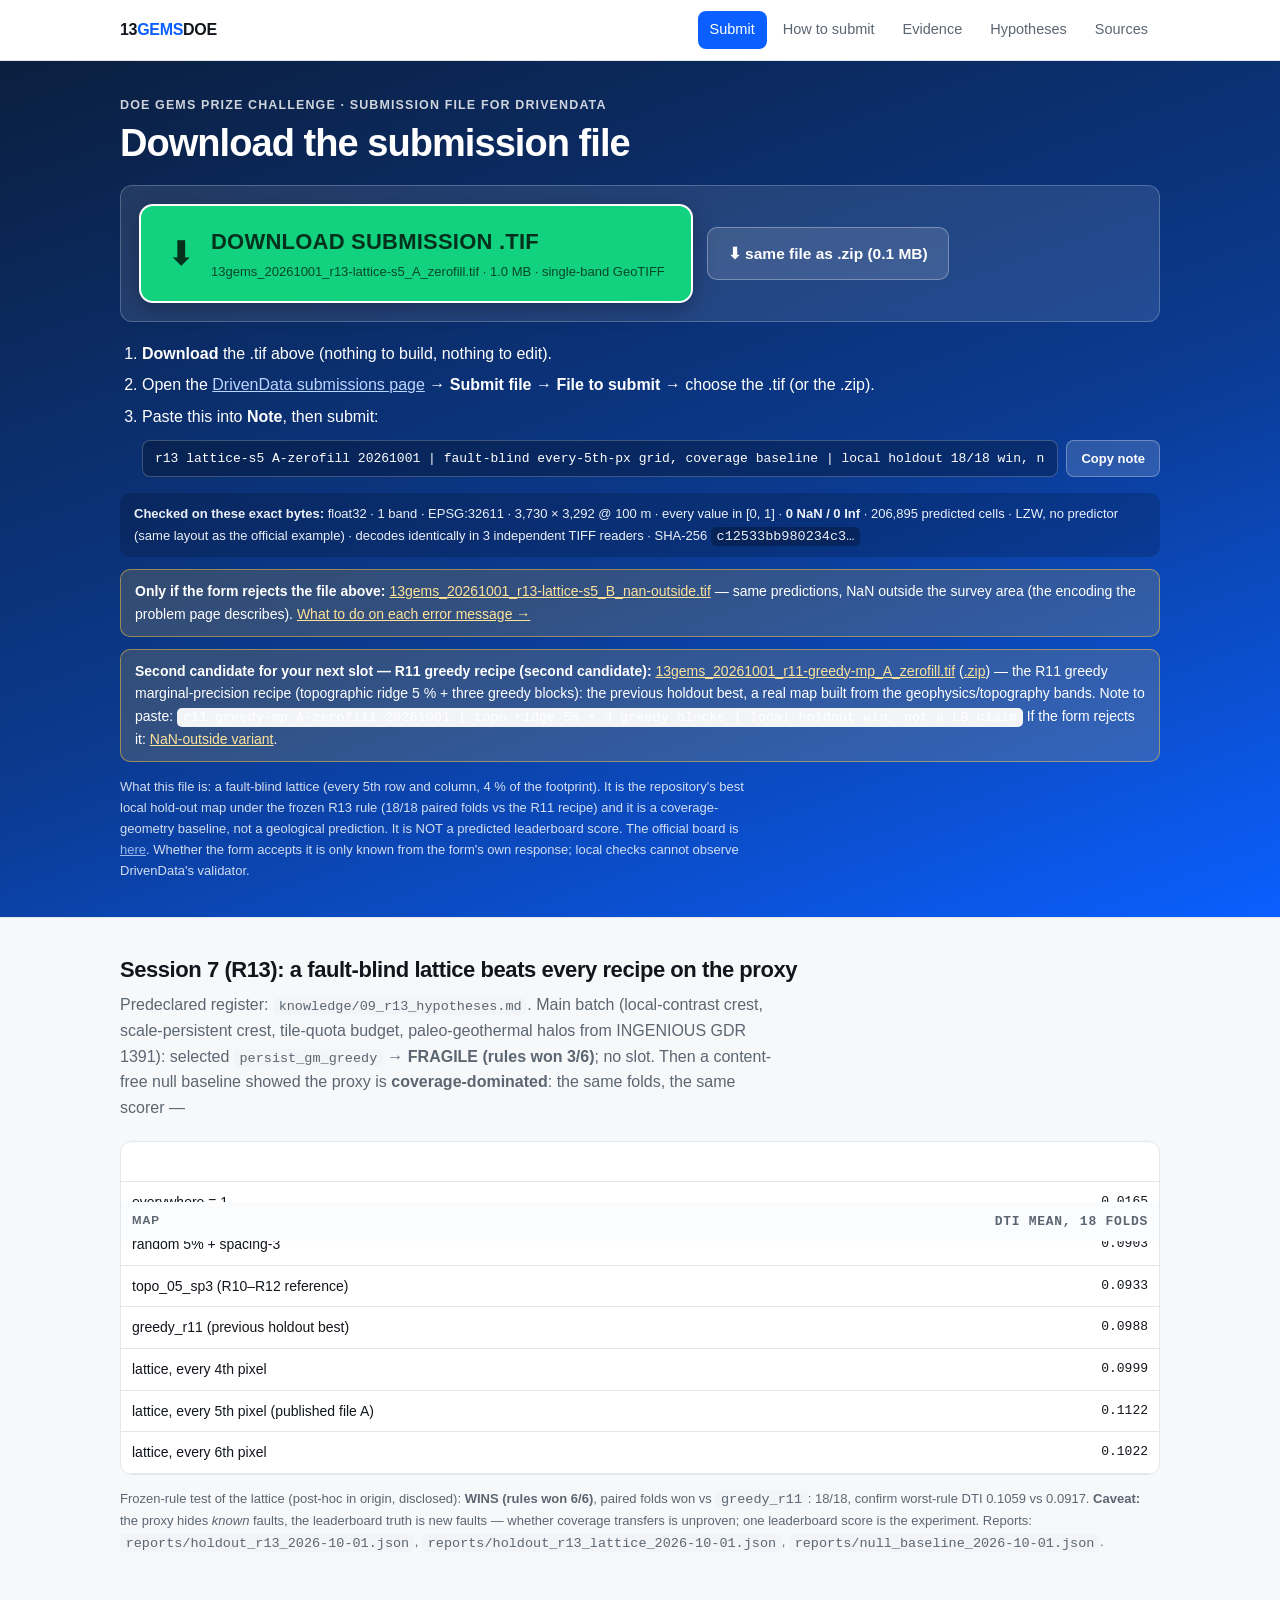
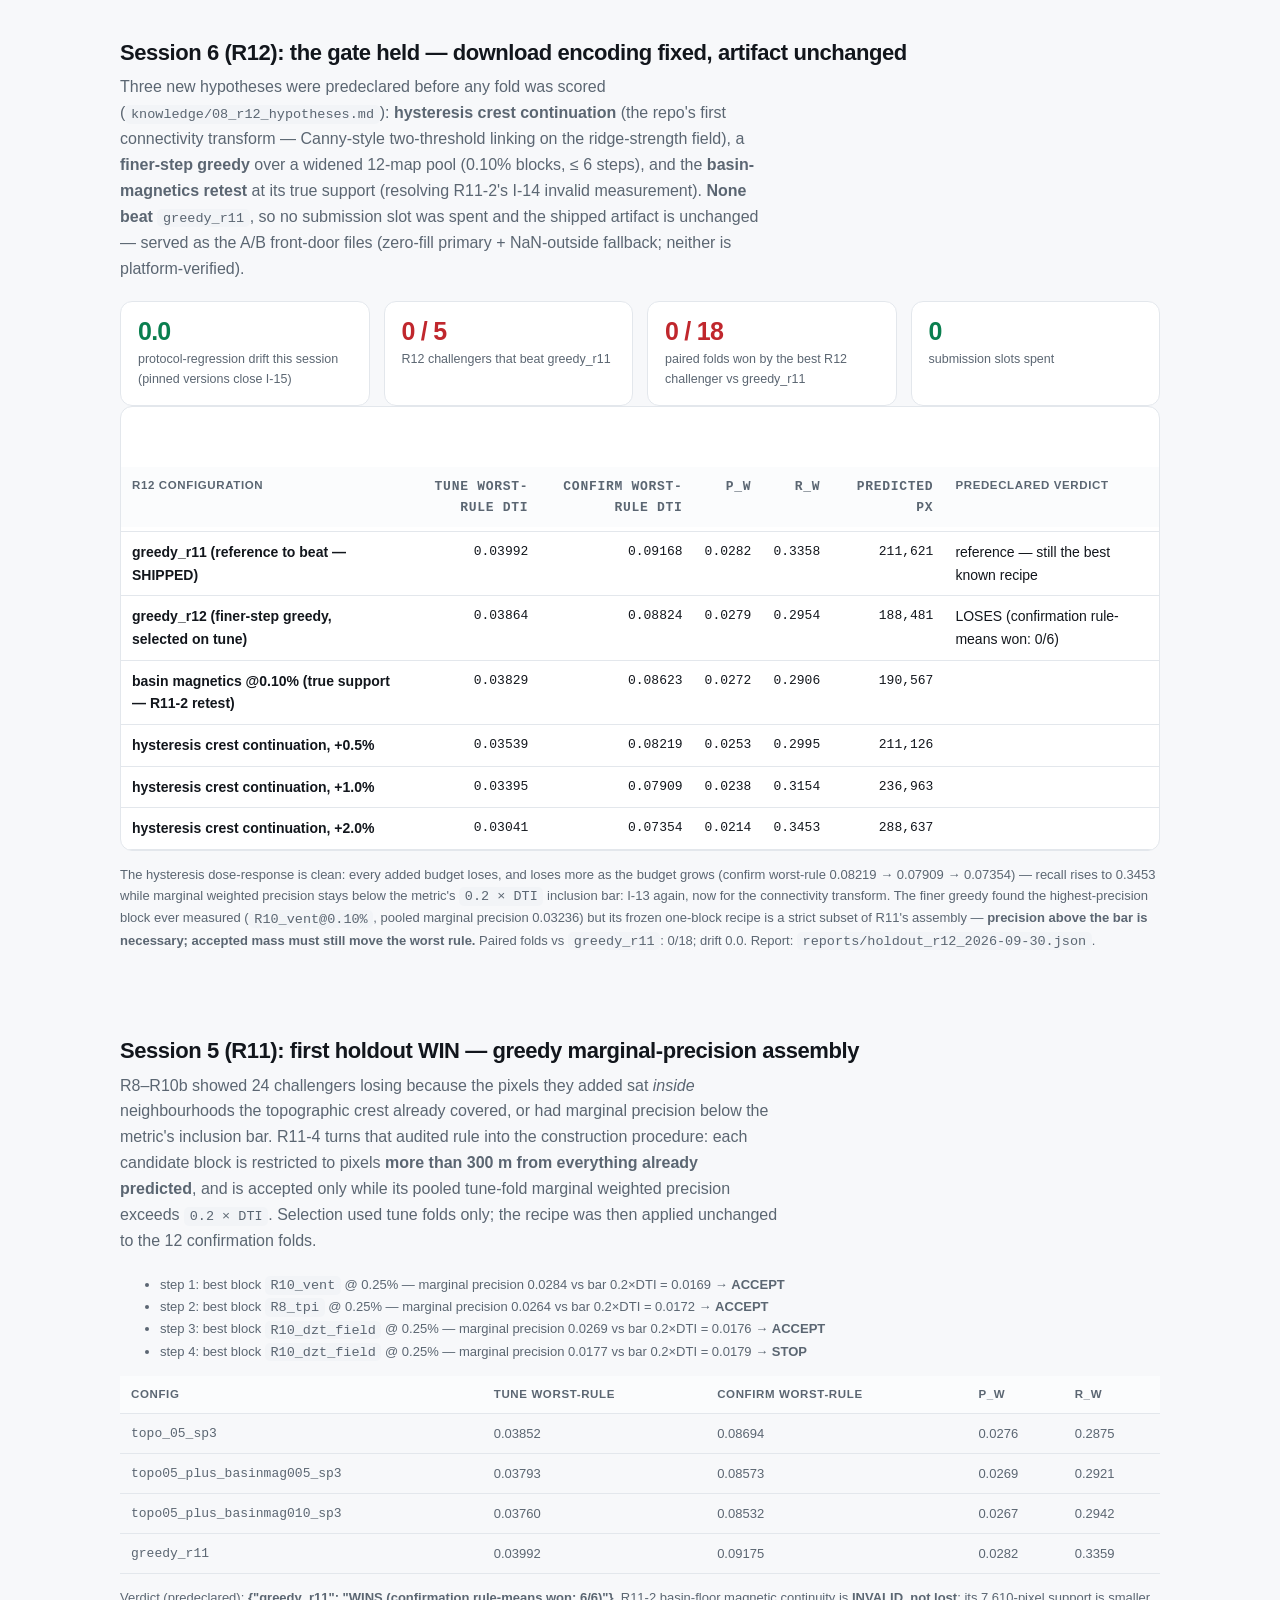
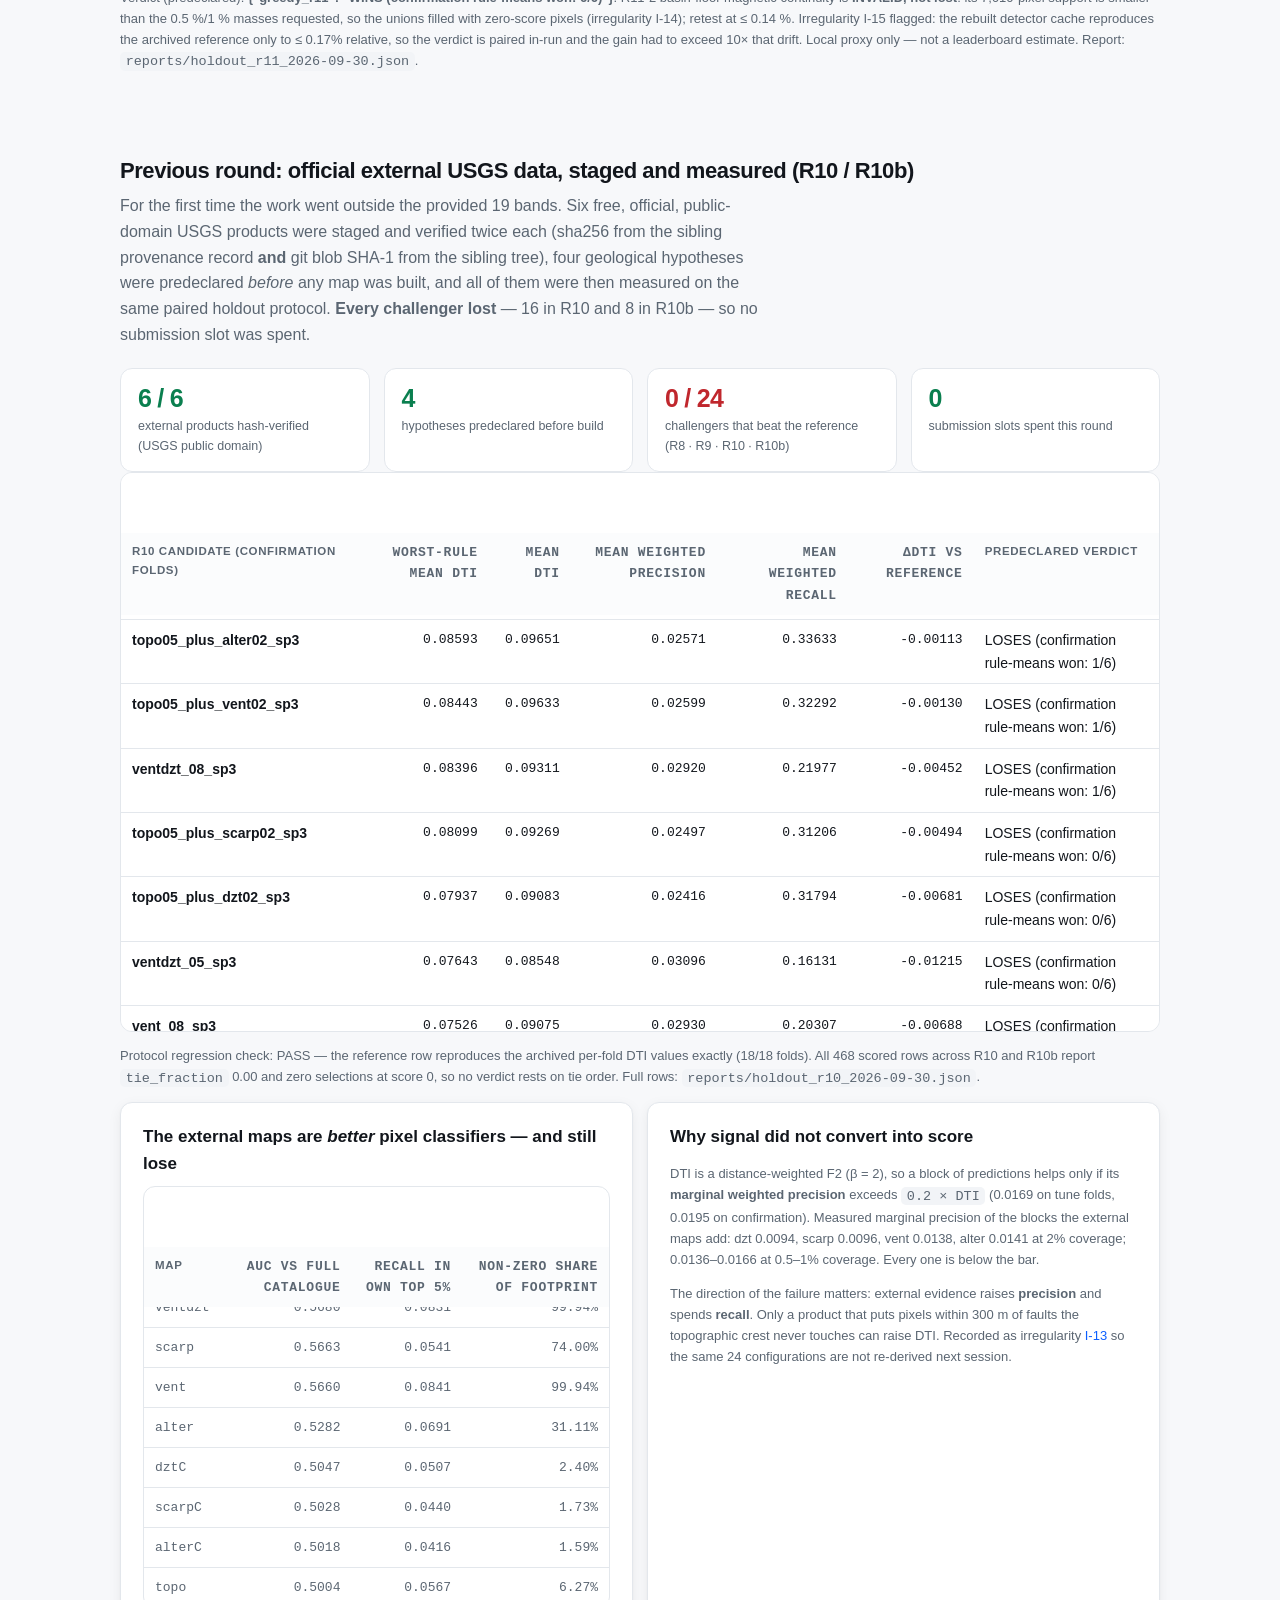
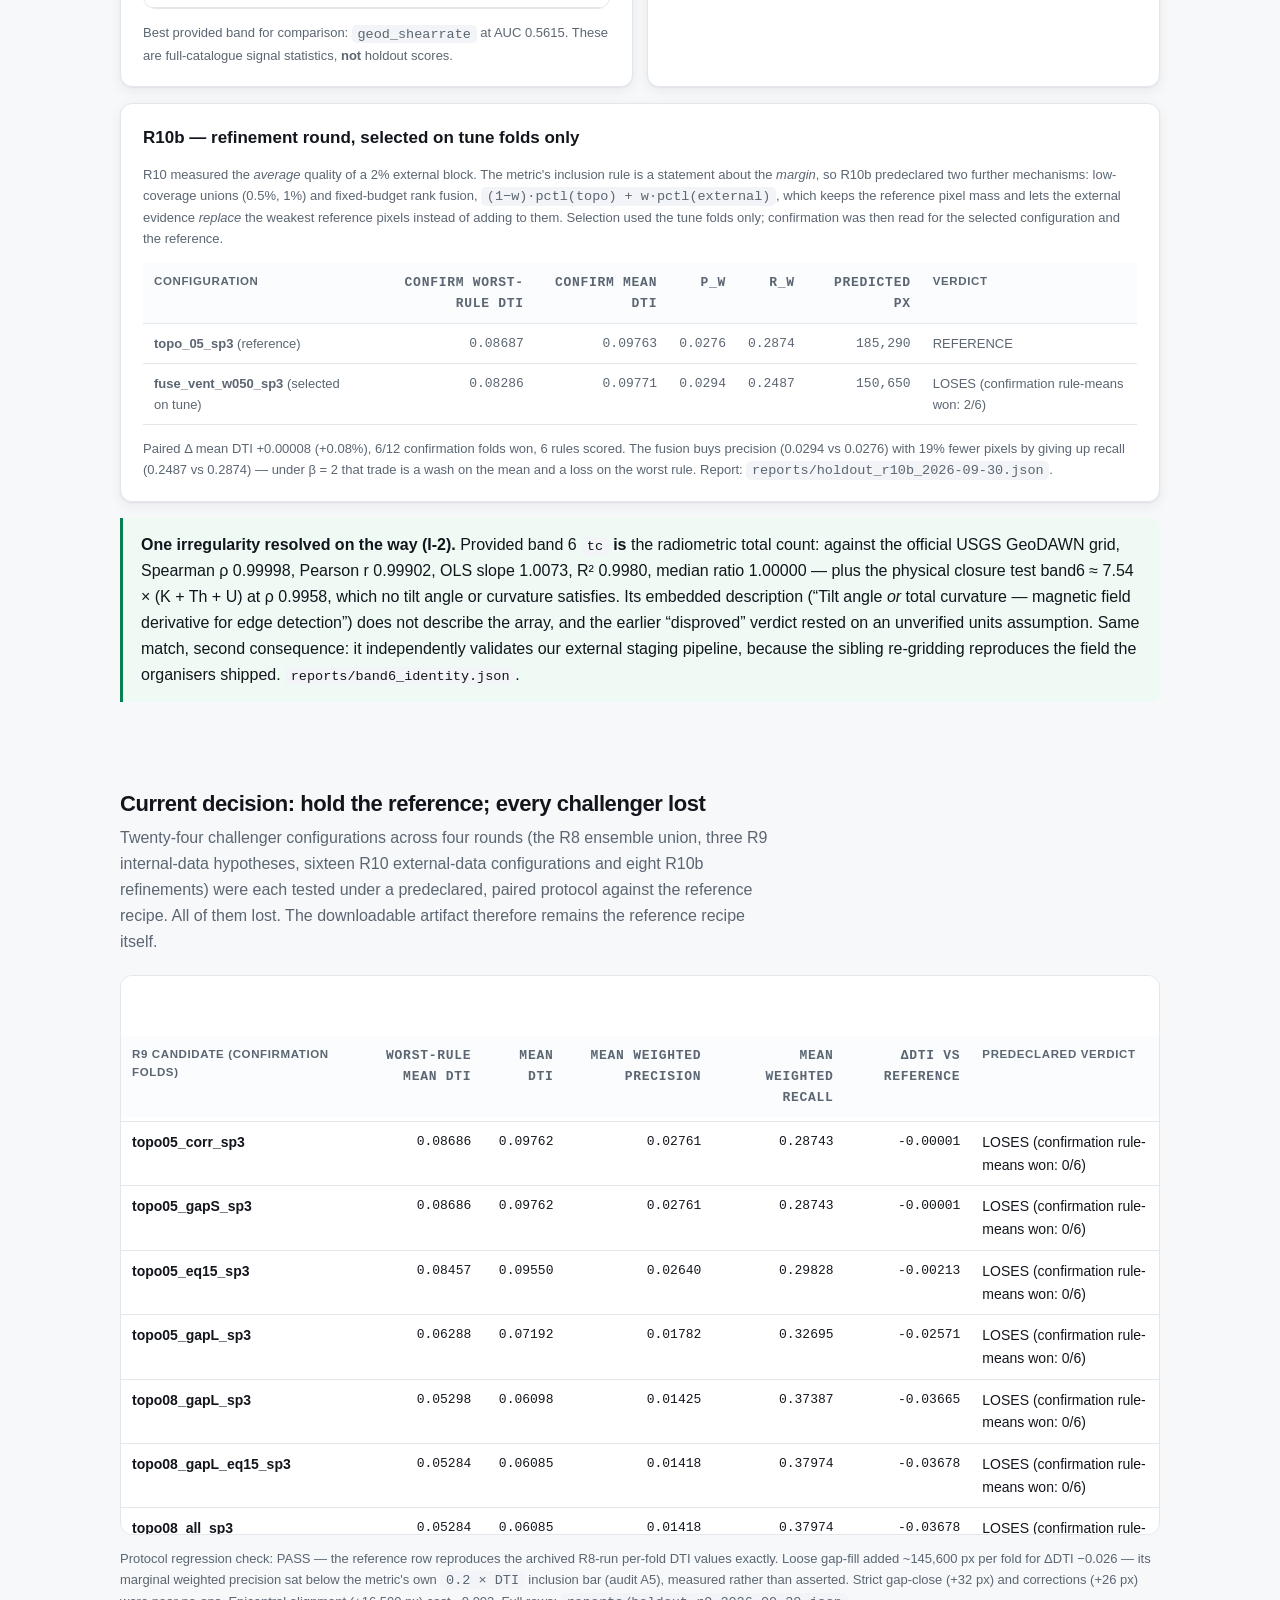
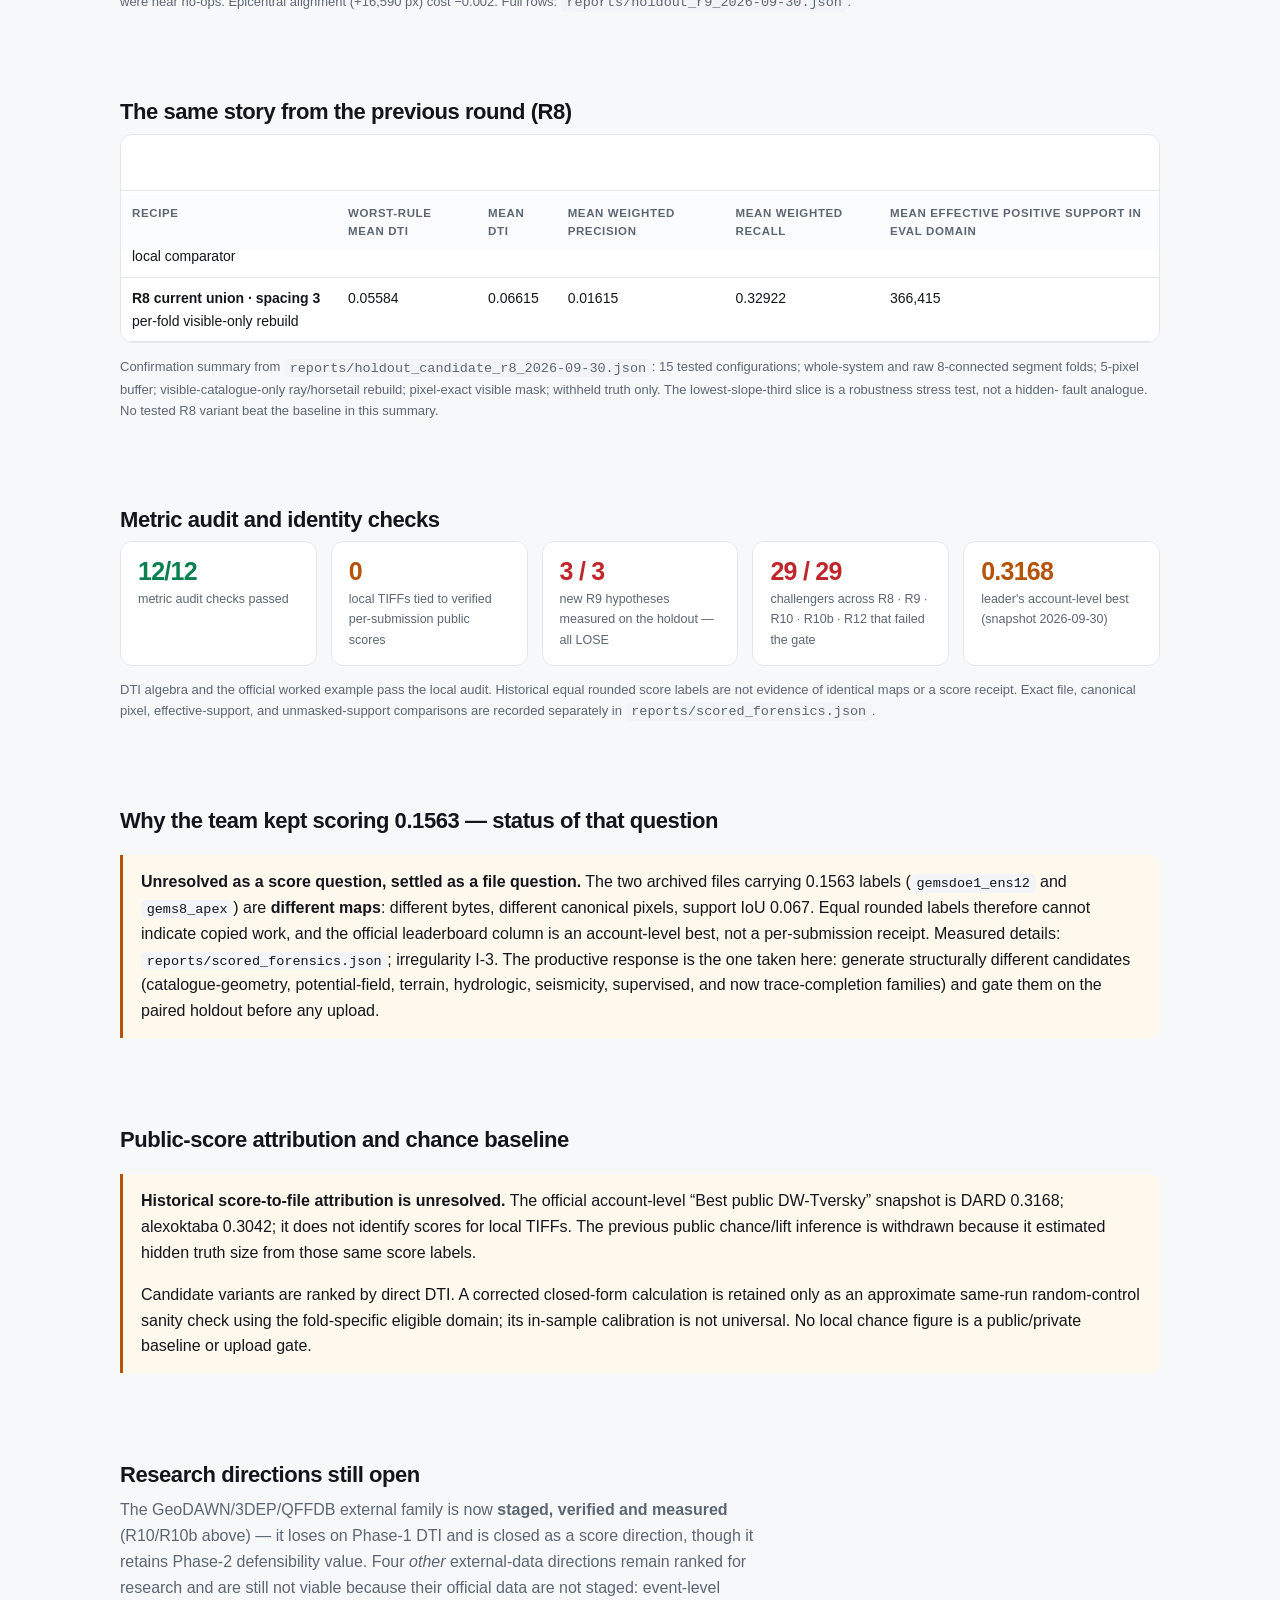
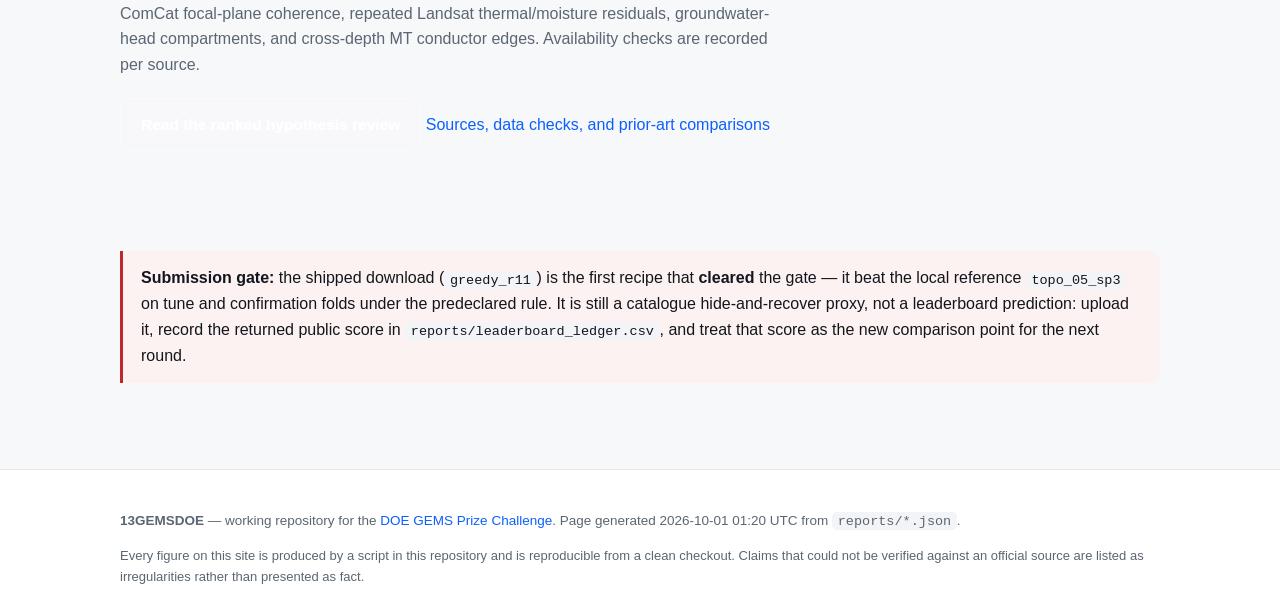
==== commit 3f14d8ee: "Session 7: R13 batch (4 hypotheses run, paleo halos from GDR 1391 staged by runner), null baseline, " ====
--- a/docs/index.html
+++ b/docs/index.html
@@ -14,35 +14,58 @@
   <p class="kicker">DOE GEMS Prize Challenge · submission file for DrivenData</p>
   <h1>Download the submission file</h1>
   <div class="dl big">
-    <a class="bigbtn" href="downloads/13gems_20261001_r11-greedy-mp_A_zerofill.tif" download>
+    <a class="bigbtn" href="downloads/13gems_20261001_r13-lattice-s5_A_zerofill.tif" download>
       <span class="ico">⬇</span>
-      <span><b>DOWNLOAD SUBMISSION .TIF</b><small>13gems_20261001_r11-greedy-mp_A_zerofill.tif · 1.2 MB · single-band GeoTIFF</small></span>
+      <span><b>DOWNLOAD SUBMISSION .TIF</b><small>13gems_20261001_r13-lattice-s5_A_zerofill.tif · 1.0 MB · single-band GeoTIFF</small></span>
     </a>
-    <a class="btn ghost" href="downloads/13gems_20261001_r11-greedy-mp_A_zerofill.zip" download>⬇ same file as .zip (0.7 MB)</a>
+    <a class="btn ghost" href="downloads/13gems_20261001_r13-lattice-s5_A_zerofill.zip" download>⬇ same file as .zip (0.1 MB)</a>
   </div>
   <ol class="three">
     <li><b>Download</b> the .tif above (nothing to build, nothing to edit).</li>
     <li>Open the <a href="https://www.drivendata.org/competitions/306/competition-doe-gems/submissions/" target="_blank" rel="noopener">DrivenData submissions page</a>
         → <b>Submit file</b> → <b>File to submit</b> → choose the .tif (or the .zip).</li>
     <li>Paste this into <b>Note</b>, then submit:
-      <div class="copyfield"><input id="note" readonly value="r11 greedy-mp A-zerofill 20261001 | topo ridge 5% + 3 greedy blocks | local holdout win, not a LB claim">
+      <div class="copyfield"><input id="note" readonly value="r13 lattice-s5 A-zerofill 20261001 | fault-blind every-5th-px grid, coverage baseline | local holdout 18/18 win, not a LB claim">
       <button type="button" onclick="var i=document.getElementById('note');i.select();navigator.clipboard&amp;&amp;navigator.clipboard.writeText(i.value);this.textContent='Copied ✓'">Copy note</button></div></li>
   </ol>
   <div class="facts">
     <b>Checked on these exact bytes:</b> float32 · 1 band · EPSG:32611 · 3,730 × 3,292 @ 100 m · every value in [0, 1] ·
-    <b>0 NaN / 0 Inf</b> · 272,853 predicted cells · LZW, no predictor (same layout as the official example) ·
-    decodes identically in 3 independent TIFF readers · SHA-256 <code>e7f0d4b9fd58b90e…</code>
+    <b>0 NaN / 0 Inf</b> · 206,895 predicted cells · LZW, no predictor (same layout as the official example) ·
+    decodes identically in 3 independent TIFF readers · SHA-256 <code>c12533bb980234c3…</code>
   </div>
   <div class="fallback"><b>Only if the form rejects the file above:</b>
-    <a href="downloads/13gems_20261001_r11-greedy-mp_B_nan-outside.tif" download>13gems_20261001_r11-greedy-mp_B_nan-outside.tif</a> — same predictions, NaN outside the survey area
+    <a href="downloads/13gems_20261001_r13-lattice-s5_B_nan-outside.tif" download>13gems_20261001_r13-lattice-s5_B_nan-outside.tif</a> — same predictions, NaN outside the survey area
     (the encoding the problem page describes). <a href="executive_summary.html#if-the-form-rejects-it">What to do on each error message →</a>
   </div>
-  <p class="honest">What this file is: the repository's best <i>local hold-out</i> map (greedy marginal-precision recipe, R11).
-  It is <b>not</b> a predicted leaderboard score — the official board is
+  <div class="fallback"><b>Second candidate for your next slot — R11 greedy recipe (second candidate):</b>
+    <a href="downloads/13gems_20261001_r11-greedy-mp_A_zerofill.tif" download>13gems_20261001_r11-greedy-mp_A_zerofill.tif</a>
+    (<a href="downloads/13gems_20261001_r11-greedy-mp_A_zerofill.zip" download>.zip</a>) — the R11 greedy marginal-precision recipe (topographic ridge 5 % + three greedy blocks): the previous holdout best, a real map built from the geophysics/topography bands.
+    Note to paste: <code>r11 greedy-mp A-zerofill 20261001 | topo ridge 5% + 3 greedy blocks | local holdout win, not a LB claim</code>
+    If the form rejects it: <a href="downloads/13gems_20261001_r11-greedy-mp_B_nan-outside.tif" download>NaN-outside variant</a>.</div>
+  <p class="honest">What this file is: a fault-blind lattice (every 5th row and column, 4 % of the footprint). It is the repository&#x27;s best local hold-out map under the frozen R13 rule (18/18 paired folds vs the R11 recipe) and it is a coverage-geometry baseline, not a geological prediction. It is NOT a predicted leaderboard score.
+  The official board is
   <a href="https://www.drivendata.org/competitions/306/competition-doe-gems/leaderboard/">here</a>.
   Whether the form accepts it is only known from the form's own response; local checks cannot observe DrivenData's validator.</p>
 </div></div>
 <main class="wrap">
+
+<section>
+  <h2>Session 7 (R13): a fault-blind lattice beats every recipe on the proxy</h2>
+  <p class="lede">Predeclared register:
+  <code>knowledge/09_r13_hypotheses.md</code>. Main batch (local-contrast crest, scale-persistent crest,
+  tile-quota budget, paleo-geothermal halos from INGENIOUS GDR 1391): selected
+  <code>persist_gm_greedy</code> → <b>FRAGILE (rules won 3/6)</b>; no slot. Then a content-free null baseline showed the proxy is
+  <b>coverage-dominated</b>: the same folds, the same scorer —</p>
+  <div class="scroll"><table><thead><tr><th>map</th><th class="num">DTI mean, 18 folds</th></tr></thead>
+  <tbody><tr><td>everywhere = 1</td><td class="num">0.0165</td></tr><tr><td>random 5% + spacing-3</td><td class="num">0.0903</td></tr><tr><td>topo_05_sp3 (R10–R12 reference)</td><td class="num">0.0933</td></tr><tr><td>greedy_r11 (previous holdout best)</td><td class="num">0.0988</td></tr><tr><td>lattice, every 4th pixel</td><td class="num">0.0999</td></tr><tr><td>lattice, every 5th pixel (published file A)</td><td class="num">0.1122</td></tr><tr><td>lattice, every 6th pixel</td><td class="num">0.1022</td></tr></tbody></table></div>
+  <p class="small">Frozen-rule test of the lattice (post-hoc in origin, disclosed): <b>WINS (rules won 6/6)</b>,
+  paired folds won vs <code>greedy_r11</code>: 18/18, confirm worst-rule
+  DTI 0.1059 vs 0.0917.
+  <b>Caveat:</b> the proxy hides <i>known</i> faults, the leaderboard truth is new faults — whether coverage
+  transfers is unproven; one leaderboard score is the experiment. Reports:
+  <code>reports/holdout_r13_2026-10-01.json</code>, <code>reports/holdout_r13_lattice_2026-10-01.json</code>,
+  <code>reports/null_baseline_2026-10-01.json</code>.</p>
+</section>
 
 <section>
   <h2>Session 6 (R12): the gate held — download encoding fixed, artifact unchanged</h2>
@@ -53,7 +76,7 @@
   (0.10% blocks, ≤ 6 steps), and the <b>basin-magnetics retest</b> at its true
   support (resolving R11-2's I-14 invalid measurement). <b>None beat
   <code>greedy_r11</code></b>, so no submission slot was spent and the shipped
-  artifact is unchanged — now served in its all-finite, form-verified encoding.</p>
+  artifact is unchanged — served as the A/B front-door files (zero-fill primary + NaN-outside fallback; neither is platform-verified).</p>
   <div class="grid g4">
     <div class="kpi ok"><div class="v">0.0</div><div class="l">protocol-regression drift this session (pinned versions close I-15)</div></div>
     <div class="kpi bad"><div class="v">0 / 5</div><div class="l">R12 challengers that beat greedy_r11</div></div>
@@ -323,7 +346,7 @@
 <footer class="site"><div class="wrap">
   <p><strong>13GEMSDOE</strong> — working repository for the
   <a href="https://www.drivendata.org/competitions/306/competition-doe-gems/">DOE GEMS Prize Challenge</a>.
-  Page generated 2026-10-01 00:57 UTC from <code>reports/*.json</code>.</p>
+  Page generated 2026-10-01 01:20 UTC from <code>reports/*.json</code>.</p>
   <p class="small">Every figure on this site is produced by a script in this
   repository and is reproducible from a clean checkout. Claims that could not be
   verified against an official source are listed as irregularities rather than
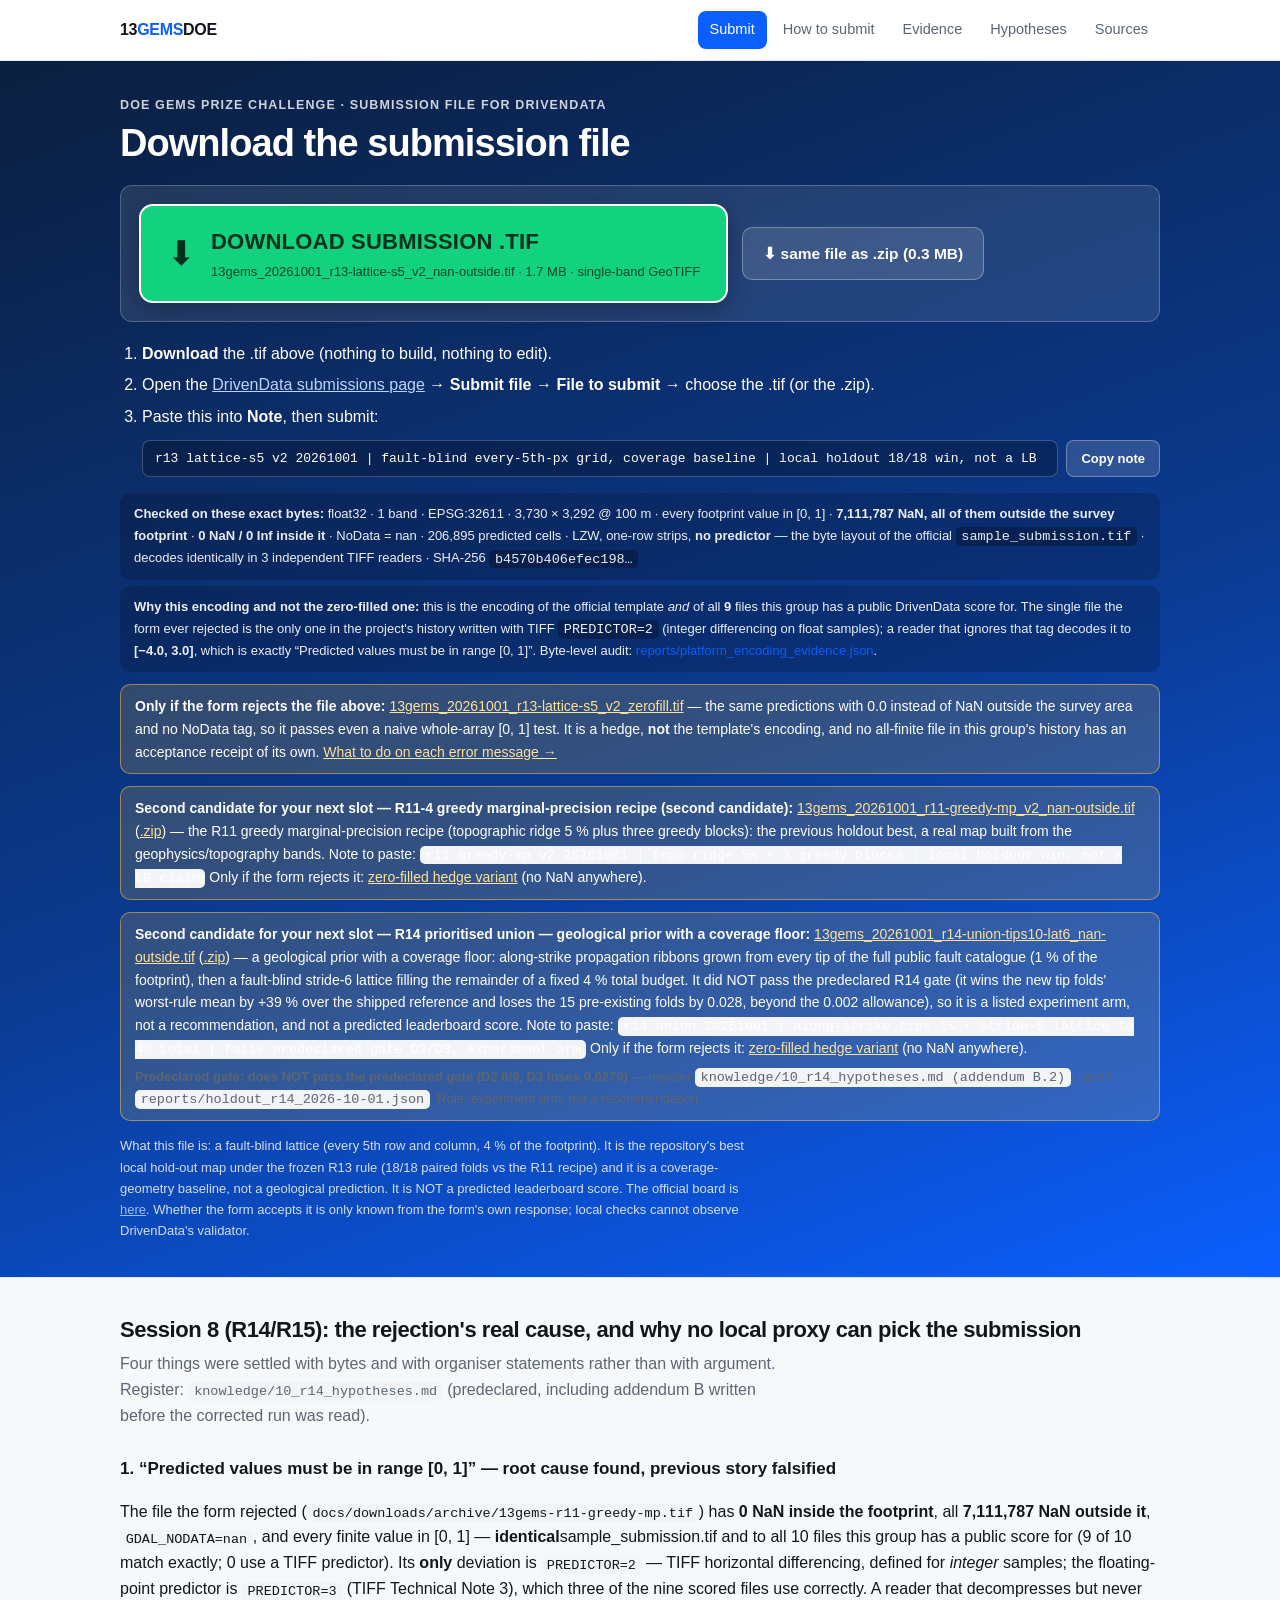
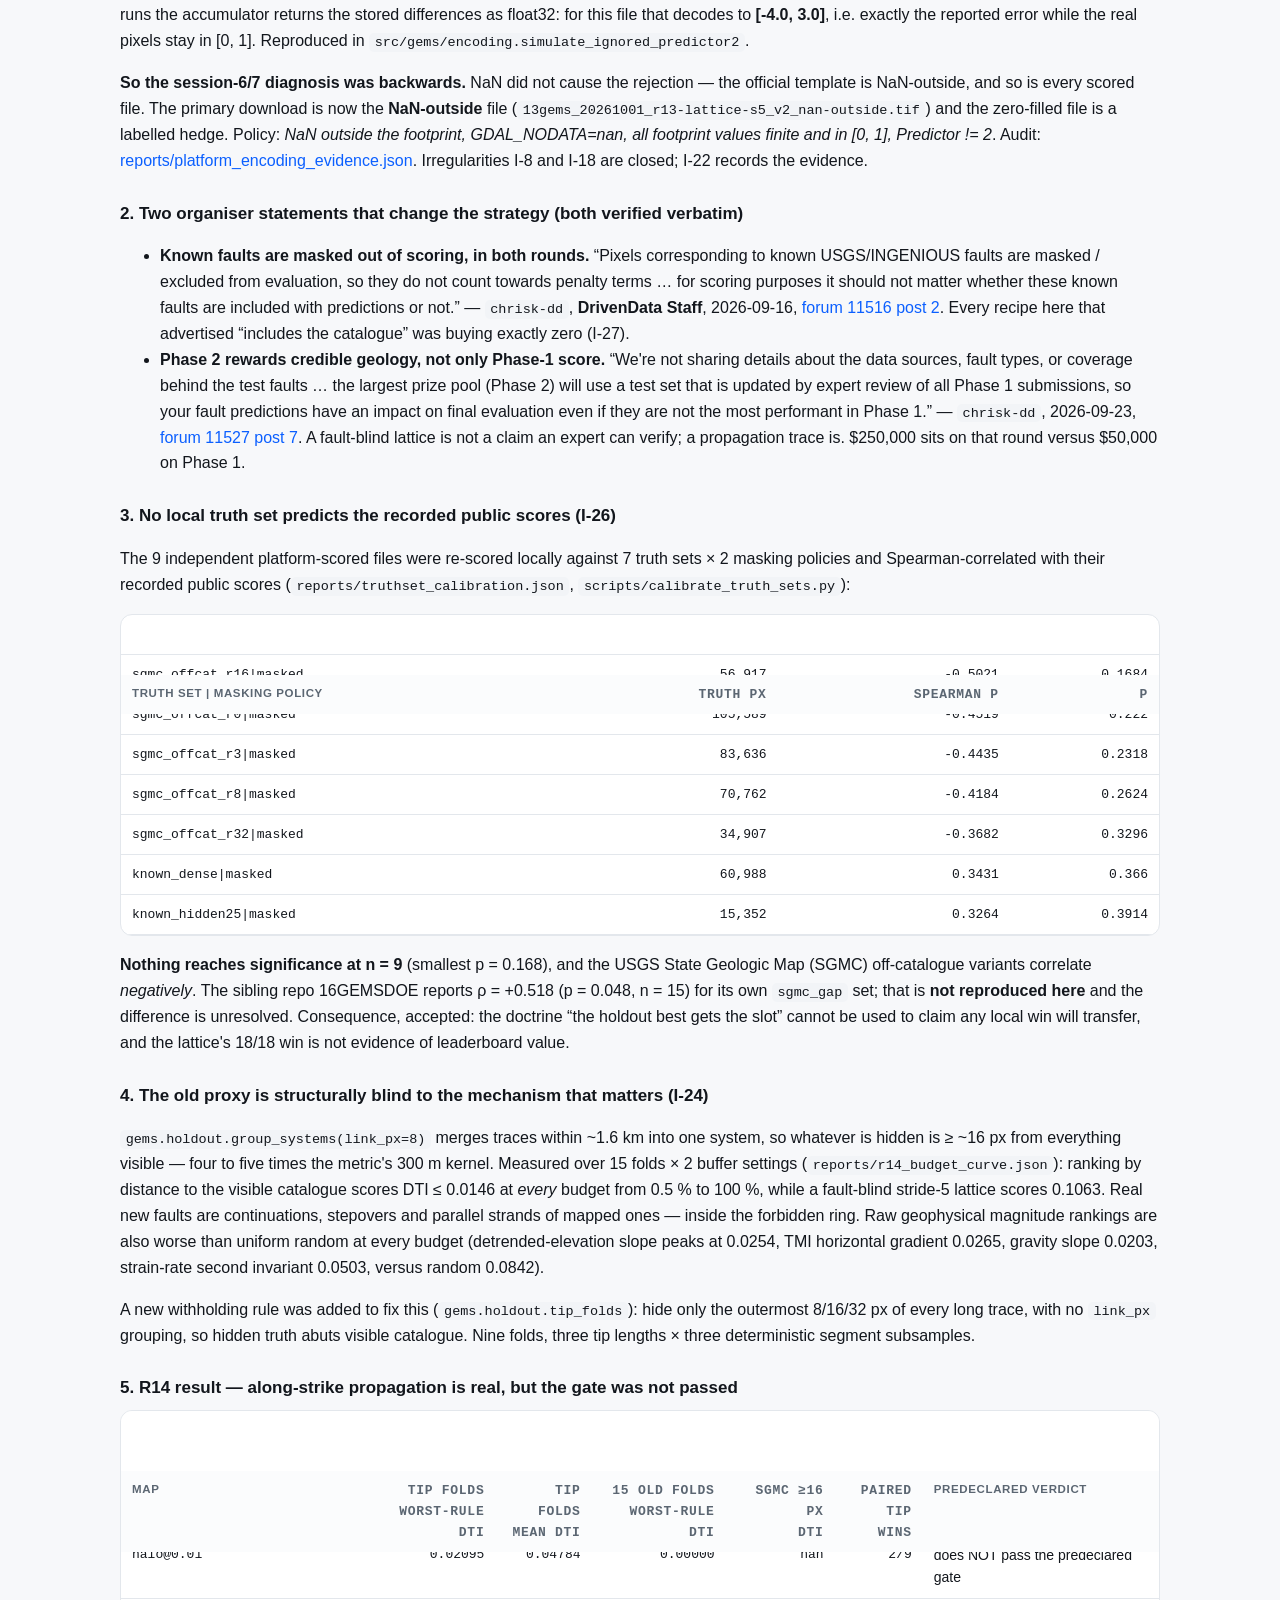
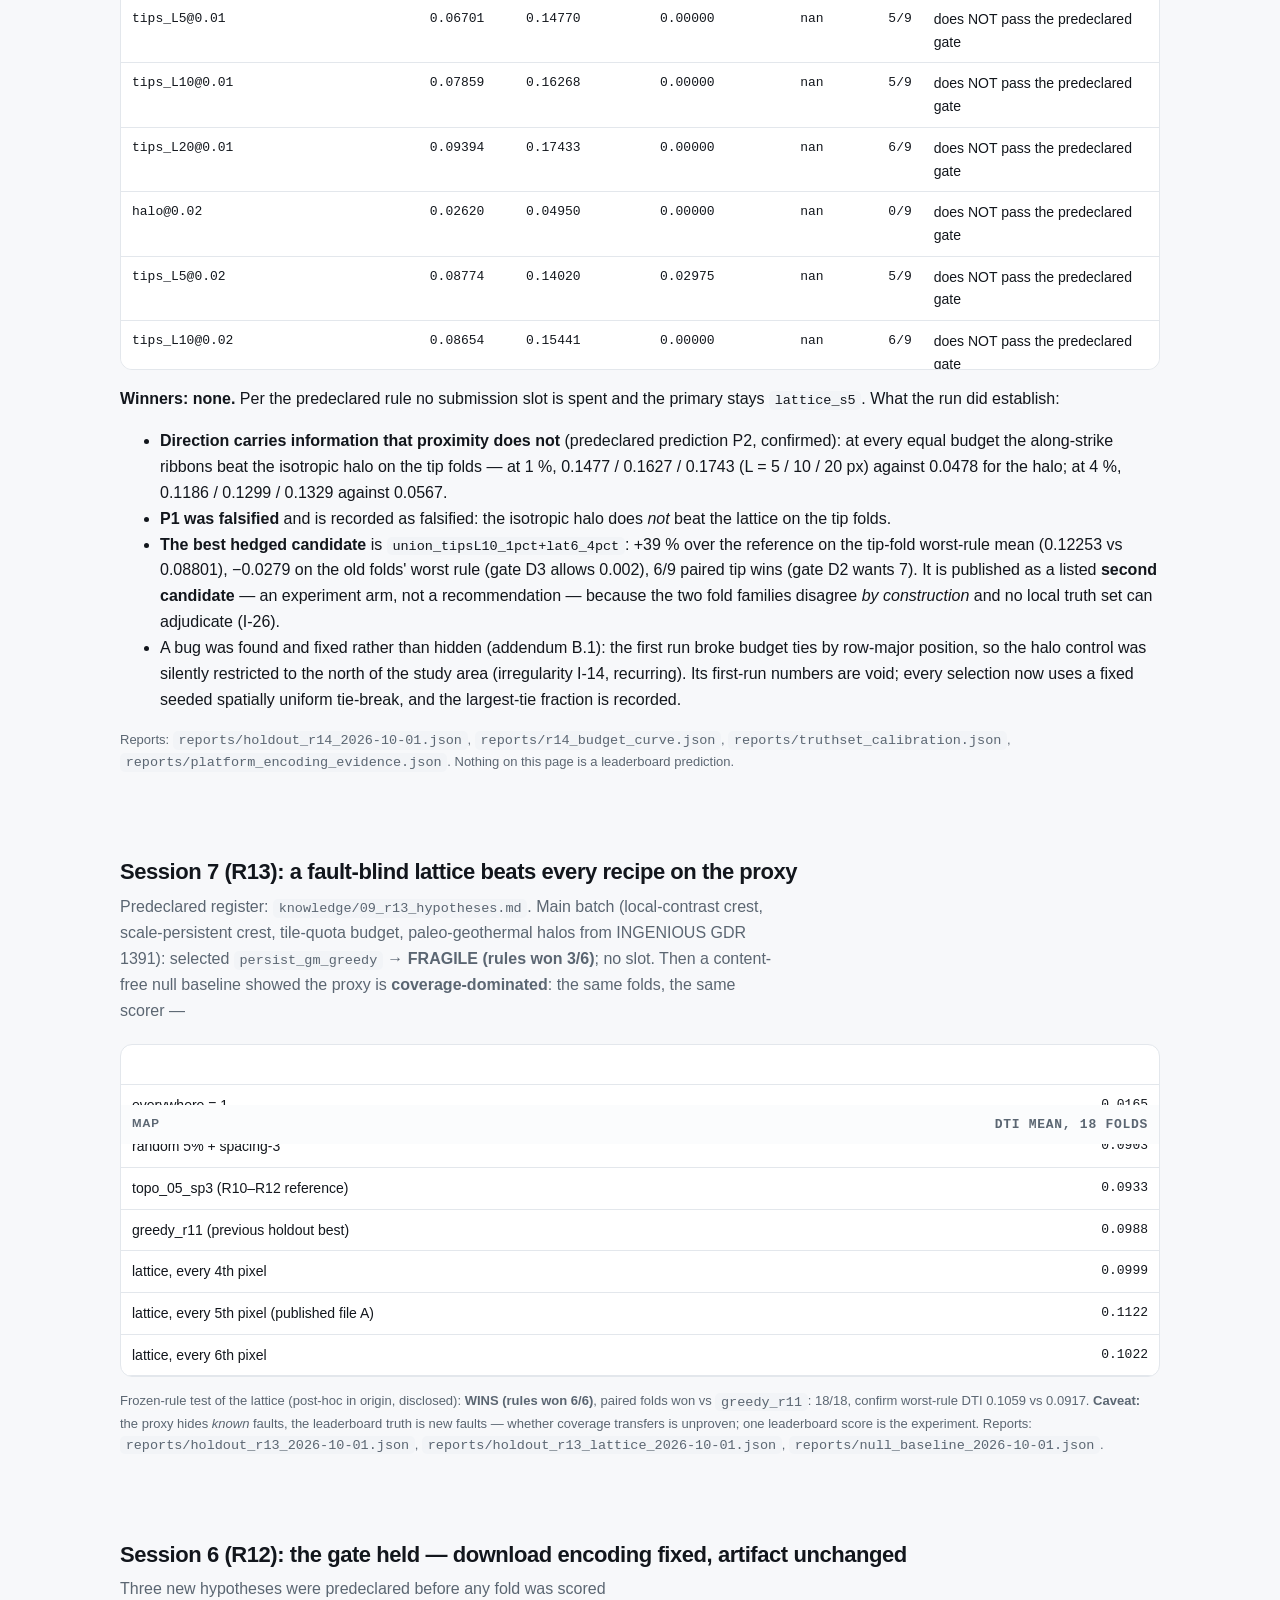
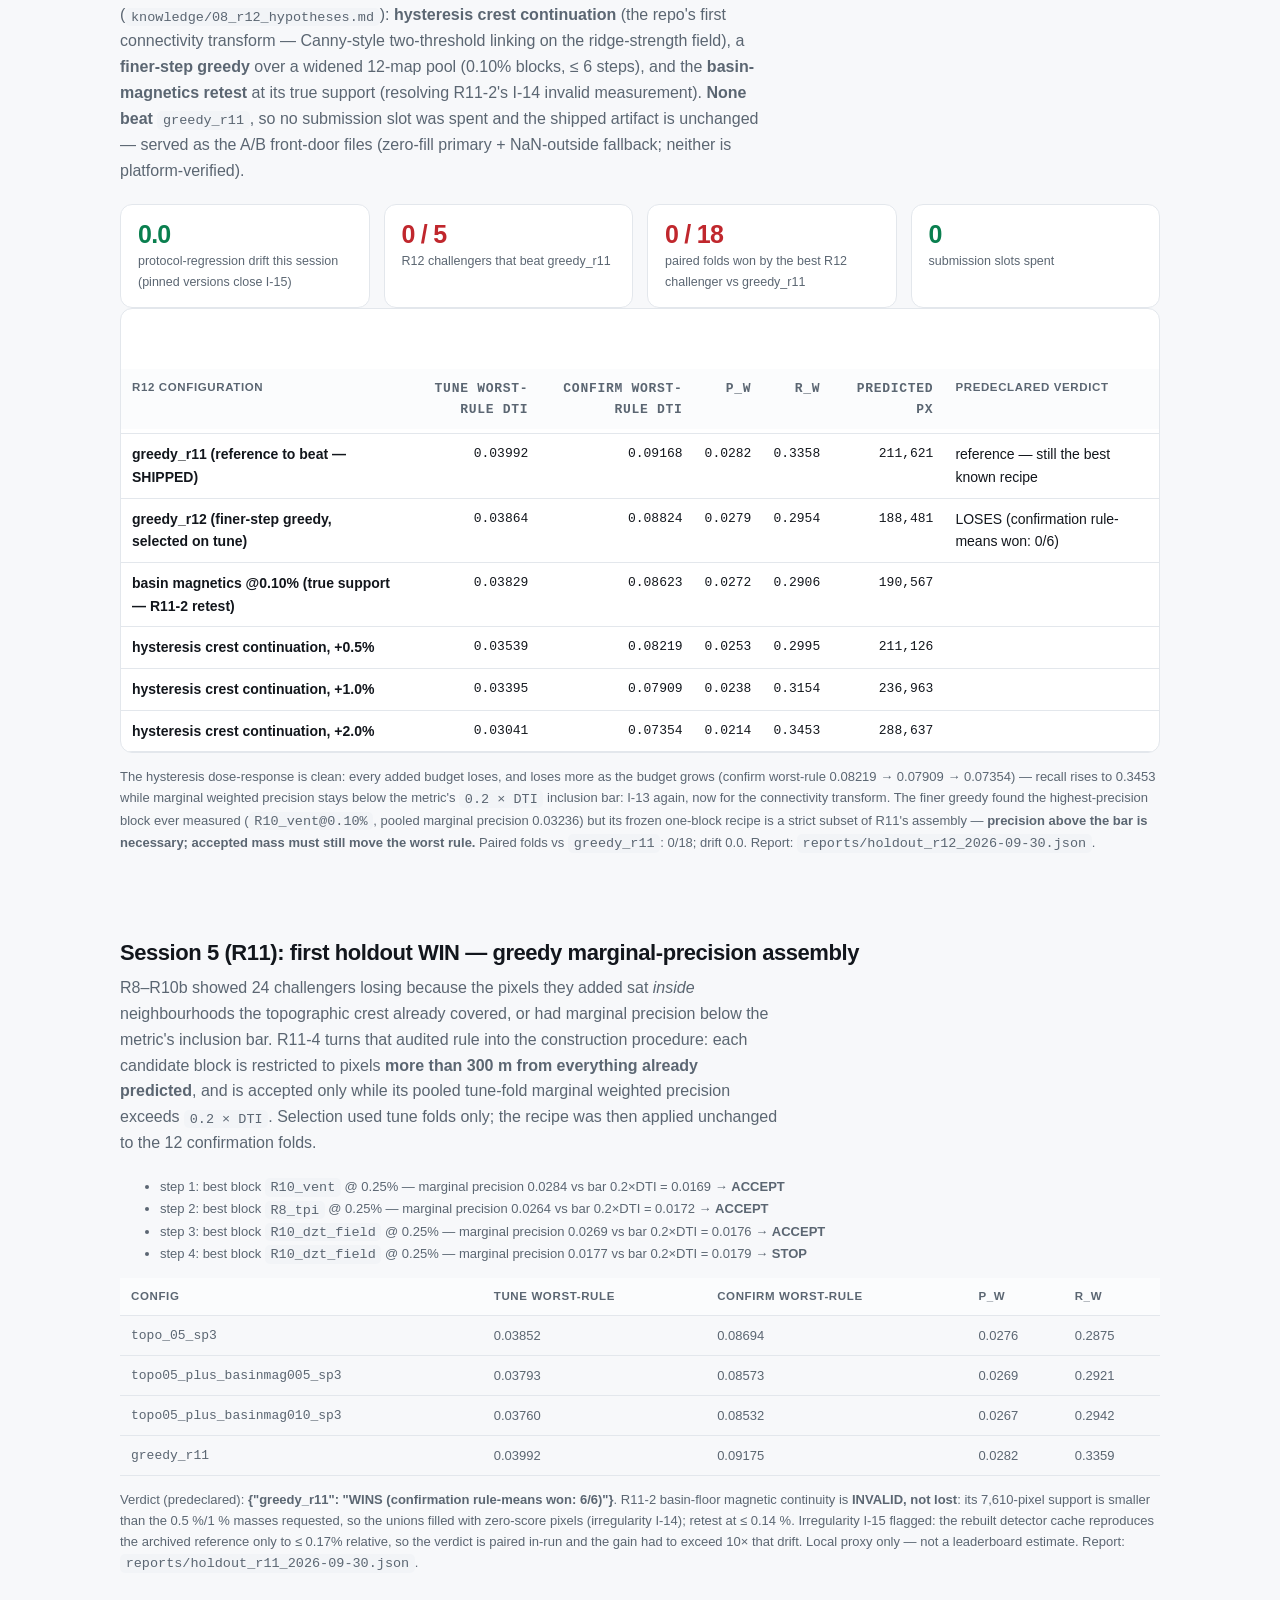
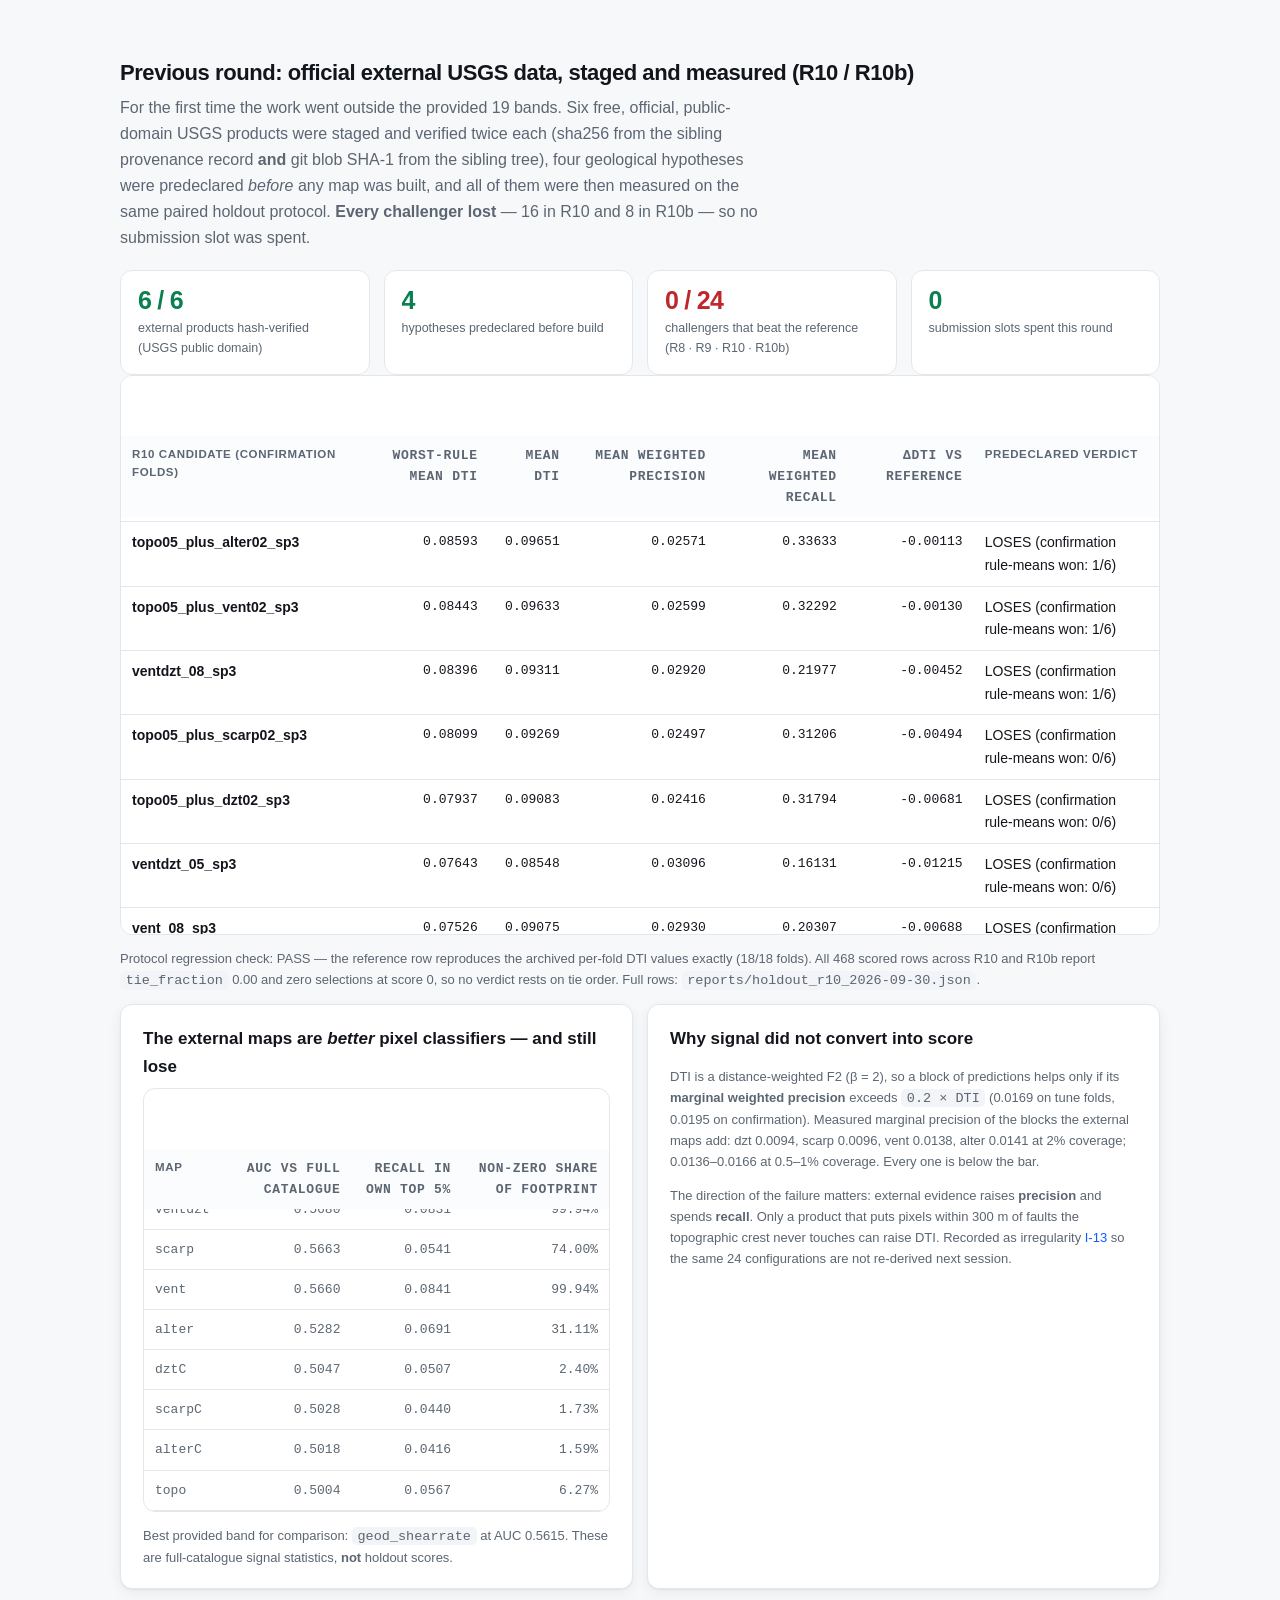
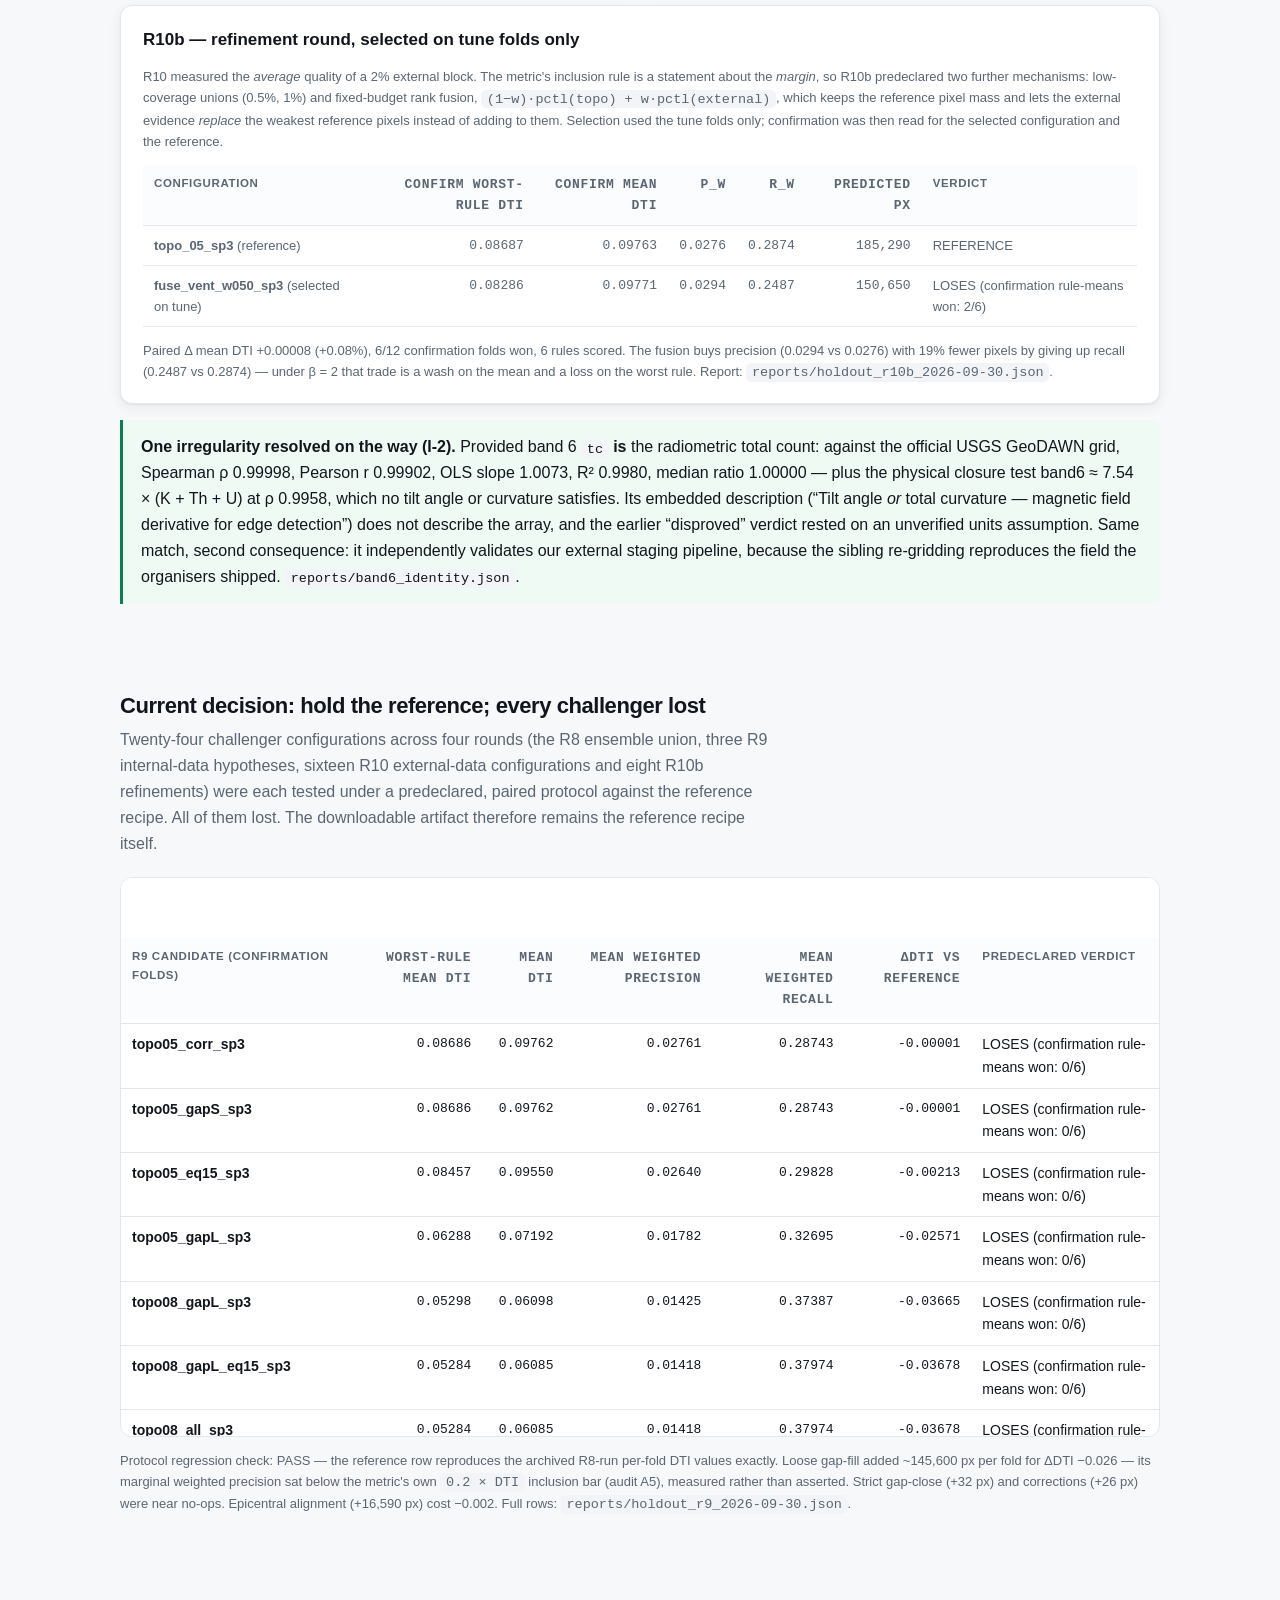
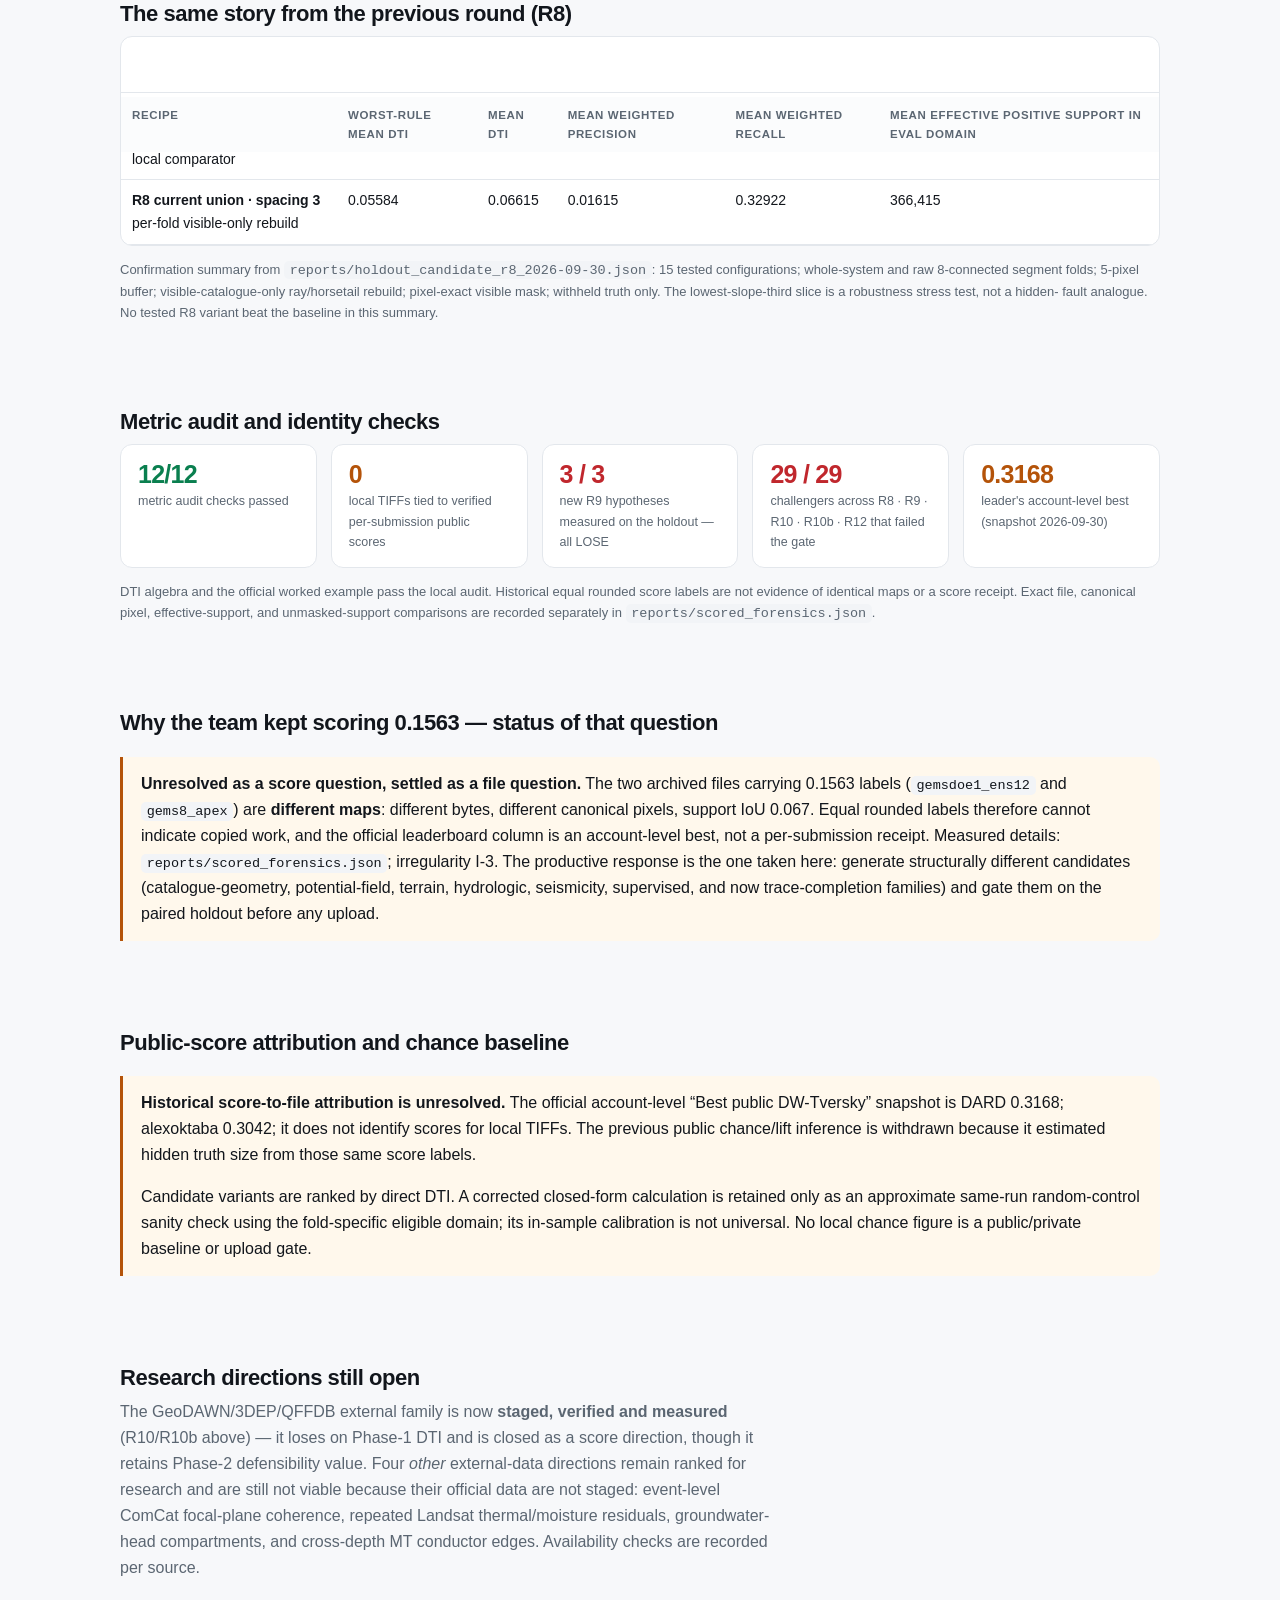
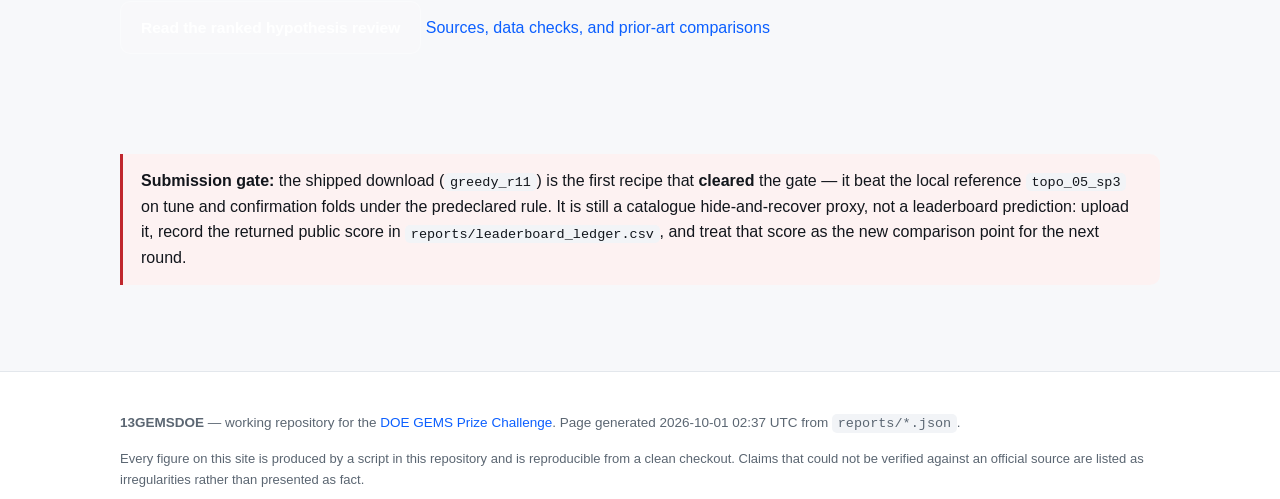
==== commit ad854ef7: "Session 8: fix the [0,1] rejection at its real cause, close the data blocker, R14/R15 1. Root cause " ====
--- a/docs/index.html
+++ b/docs/index.html
@@ -14,40 +14,157 @@
   <p class="kicker">DOE GEMS Prize Challenge · submission file for DrivenData</p>
   <h1>Download the submission file</h1>
   <div class="dl big">
-    <a class="bigbtn" href="downloads/13gems_20261001_r13-lattice-s5_A_zerofill.tif" download>
+    <a class="bigbtn" href="downloads/13gems_20261001_r13-lattice-s5_v2_nan-outside.tif" download>
       <span class="ico">⬇</span>
-      <span><b>DOWNLOAD SUBMISSION .TIF</b><small>13gems_20261001_r13-lattice-s5_A_zerofill.tif · 1.0 MB · single-band GeoTIFF</small></span>
+      <span><b>DOWNLOAD SUBMISSION .TIF</b><small>13gems_20261001_r13-lattice-s5_v2_nan-outside.tif · 1.7 MB · single-band GeoTIFF</small></span>
     </a>
-    <a class="btn ghost" href="downloads/13gems_20261001_r13-lattice-s5_A_zerofill.zip" download>⬇ same file as .zip (0.1 MB)</a>
+    <a class="btn ghost" href="downloads/13gems_20261001_r13-lattice-s5_v2_nan-outside.zip" download>⬇ same file as .zip (0.3 MB)</a>
   </div>
   <ol class="three">
     <li><b>Download</b> the .tif above (nothing to build, nothing to edit).</li>
     <li>Open the <a href="https://www.drivendata.org/competitions/306/competition-doe-gems/submissions/" target="_blank" rel="noopener">DrivenData submissions page</a>
         → <b>Submit file</b> → <b>File to submit</b> → choose the .tif (or the .zip).</li>
     <li>Paste this into <b>Note</b>, then submit:
-      <div class="copyfield"><input id="note" readonly value="r13 lattice-s5 A-zerofill 20261001 | fault-blind every-5th-px grid, coverage baseline | local holdout 18/18 win, not a LB claim">
+      <div class="copyfield"><input id="note" readonly value="r13 lattice-s5 v2 20261001 | fault-blind every-5th-px grid, coverage baseline | local holdout 18/18 win, not a LB claim">
       <button type="button" onclick="var i=document.getElementById('note');i.select();navigator.clipboard&amp;&amp;navigator.clipboard.writeText(i.value);this.textContent='Copied ✓'">Copy note</button></div></li>
   </ol>
   <div class="facts">
-    <b>Checked on these exact bytes:</b> float32 · 1 band · EPSG:32611 · 3,730 × 3,292 @ 100 m · every value in [0, 1] ·
-    <b>0 NaN / 0 Inf</b> · 206,895 predicted cells · LZW, no predictor (same layout as the official example) ·
-    decodes identically in 3 independent TIFF readers · SHA-256 <code>c12533bb980234c3…</code>
+    <b>Checked on these exact bytes:</b> float32 · 1 band · EPSG:32611 · 3,730 × 3,292 @ 100 m ·
+    every footprint value in [0, 1] · <b>7,111,787 NaN, all of them outside the survey footprint</b> ·
+    <b>0 NaN / 0 Inf inside it</b> · NoData = nan · 206,895 predicted cells ·
+    LZW, one-row strips, <b>no predictor</b> — the byte layout of the official
+    <code>sample_submission.tif</code> · decodes identically in 3 independent TIFF readers ·
+    SHA-256 <code>b4570b406efec198…</code>
+  </div>
+  <div class="facts" style="margin-top:.4rem">
+    <b>Why this encoding and not the zero-filled one:</b> this is the encoding of the official template
+    <i>and</i> of all <b>9</b> files this group has a public DrivenData score for. The single file the form
+    ever rejected is the only one in the project's history written with TIFF <code>PREDICTOR=2</code>
+    (integer differencing on float samples); a reader that ignores that tag decodes it to
+    <b>[−4.0, 3.0]</b>, which is exactly “Predicted values must be in range [0, 1]”.
+    Byte-level audit: <a href="https://github.com/buffedlizard55-lab/13GEMSDOE/blob/main/reports/platform_encoding_evidence.json">reports/platform_encoding_evidence.json</a>.
   </div>
   <div class="fallback"><b>Only if the form rejects the file above:</b>
-    <a href="downloads/13gems_20261001_r13-lattice-s5_B_nan-outside.tif" download>13gems_20261001_r13-lattice-s5_B_nan-outside.tif</a> — same predictions, NaN outside the survey area
-    (the encoding the problem page describes). <a href="executive_summary.html#if-the-form-rejects-it">What to do on each error message →</a>
-  </div>
-  <div class="fallback"><b>Second candidate for your next slot — R11 greedy recipe (second candidate):</b>
-    <a href="downloads/13gems_20261001_r11-greedy-mp_A_zerofill.tif" download>13gems_20261001_r11-greedy-mp_A_zerofill.tif</a>
-    (<a href="downloads/13gems_20261001_r11-greedy-mp_A_zerofill.zip" download>.zip</a>) — the R11 greedy marginal-precision recipe (topographic ridge 5 % + three greedy blocks): the previous holdout best, a real map built from the geophysics/topography bands.
-    Note to paste: <code>r11 greedy-mp A-zerofill 20261001 | topo ridge 5% + 3 greedy blocks | local holdout win, not a LB claim</code>
-    If the form rejects it: <a href="downloads/13gems_20261001_r11-greedy-mp_B_nan-outside.tif" download>NaN-outside variant</a>.</div>
+    <a href="downloads/13gems_20261001_r13-lattice-s5_v2_zerofill.tif" download>13gems_20261001_r13-lattice-s5_v2_zerofill.tif</a> — the same predictions with 0.0 instead of NaN
+    outside the survey area and no NoData tag, so it passes even a naive whole-array [0, 1] test. It is a hedge,
+    <b>not</b> the template's encoding, and no all-finite file in this group's history has an acceptance receipt of its own.
+    <a href="executive_summary.html#if-the-form-rejects-it">What to do on each error message →</a>
+  </div>
+  <div class="fallback"><b>Second candidate for your next slot — R11-4 greedy marginal-precision recipe (second candidate):</b>
+    <a href="downloads/13gems_20261001_r11-greedy-mp_v2_nan-outside.tif" download>13gems_20261001_r11-greedy-mp_v2_nan-outside.tif</a>
+    (<a href="downloads/13gems_20261001_r11-greedy-mp_v2_nan-outside.zip" download>.zip</a>) — the R11 greedy marginal-precision recipe (topographic ridge 5 % plus three greedy blocks): the previous holdout best, a real map built from the geophysics/topography bands.
+    Note to paste: <code>r11 greedy-mp v2 20261001 | topo ridge 5% + 3 greedy blocks | local holdout win, not a LB claim</code>
+    Only if the form rejects it: <a href="downloads/13gems_20261001_r11-greedy-mp_v2_zerofill.tif" download>zero-filled hedge variant</a> (no NaN anywhere).</div><div class="fallback"><b>Second candidate for your next slot — R14 prioritised union — geological prior with a coverage floor:</b>
+    <a href="downloads/13gems_20261001_r14-union-tips10-lat6_nan-outside.tif" download>13gems_20261001_r14-union-tips10-lat6_nan-outside.tif</a>
+    (<a href="downloads/13gems_20261001_r14-union-tips10-lat6_nan-outside.zip" download>.zip</a>) — a geological prior with a coverage floor: along-strike propagation ribbons grown from every tip of the full public fault catalogue (1 % of the footprint), then a fault-blind stride-6 lattice filling the remainder of a fixed 4 % total budget. It did NOT pass the predeclared R14 gate (it wins the new tip folds&#x27; worst-rule mean by +39 % over the shipped reference and loses the 15 pre-existing folds by 0.028, beyond the 0.002 allowance), so it is a listed experiment arm, not a recommendation, and not a predicted leaderboard score.
+    Note to paste: <code>r14 union 20261001 | along-strike tips 1% + stride-6 lattice to 4% total | fails predeclared gate D2/D3, experiment arm</code>
+    Only if the form rejects it: <a href="downloads/13gems_20261001_r14-union-tips10-lat6_zerofill.tif" download>zero-filled hedge variant</a> (no NaN anywhere).<div class='small' style='margin-top:.35rem'><b>Predeclared gate: does NOT pass the predeclared gate (D2 6/9, D3 loses 0.0279)</b> — register <code>knowledge/10_r14_hypotheses.md (addendum B.2)</code>, report <code>reports/holdout_r14_2026-10-01.json</code>. Role: experiment arm, not a recommendation.</div></div>
   <p class="honest">What this file is: a fault-blind lattice (every 5th row and column, 4 % of the footprint). It is the repository&#x27;s best local hold-out map under the frozen R13 rule (18/18 paired folds vs the R11 recipe) and it is a coverage-geometry baseline, not a geological prediction. It is NOT a predicted leaderboard score.
   The official board is
   <a href="https://www.drivendata.org/competitions/306/competition-doe-gems/leaderboard/">here</a>.
   Whether the form accepts it is only known from the form's own response; local checks cannot observe DrivenData's validator.</p>
 </div></div>
 <main class="wrap">
+
+<section id="session-8">
+  <h2>Session 8 (R14/R15): the rejection's real cause, and why no local proxy can pick the submission</h2>
+  <p class="lede">Four things were settled with bytes and with organiser statements rather than
+  with argument. Register: <code>knowledge/10_r14_hypotheses.md</code> (predeclared, including
+  addendum B written before the corrected run was read).</p>
+
+  <h3>1. “Predicted values must be in range [0, 1]” — root cause found, previous story falsified</h3>
+  <p>The file the form rejected (<code>docs/downloads/archive/13gems-r11-greedy-mp.tif</code>) has
+  <b>0 NaN inside the footprint</b>, all <b>7,111,787 NaN outside it</b>,
+  <code>GDAL_NODATA=nan</code>, and every finite value in [0, 1] — <b>identical</b NaN placement to the
+  official <code>sample_submission.tif</code> and to all 10 files this group has a public score for
+  (9 of 10 match exactly; 0 use a TIFF predictor). Its <b>only</b> deviation is
+  <code>PREDICTOR=2</code> — TIFF horizontal differencing, defined for <i>integer</i> samples; the
+  floating-point predictor is <code>PREDICTOR=3</code> (TIFF Technical Note 3), which three of the nine
+  scored files use correctly. A reader that decompresses but never runs the accumulator returns the
+  stored differences as float32: for this file that decodes to
+  <b>[-4.0, 3.0]</b>, i.e. exactly the reported error while the
+  real pixels stay in [0, 1]. Reproduced in <code>src/gems/encoding.simulate_ignored_predictor2</code>.</p>
+  <p><b>So the session-6/7 diagnosis was backwards.</b> NaN did not cause the rejection — the official
+  template is NaN-outside, and so is every scored file. The primary download is now the
+  <b>NaN-outside</b> file (<code>13gems_20261001_r13-lattice-s5_v2_nan-outside.tif</code>) and the zero-filled file is a labelled
+  hedge. Policy: <i>NaN outside the footprint, GDAL_NODATA=nan, all footprint values finite and in [0, 1], Predictor != 2</i>. Audit:
+  <a href="https://github.com/buffedlizard55-lab/13GEMSDOE/blob/main/reports/platform_encoding_evidence.json">reports/platform_encoding_evidence.json</a>.
+  Irregularities I-8 and I-18 are closed; I-22 records the evidence.</p>
+
+  <h3>2. Two organiser statements that change the strategy (both verified verbatim)</h3>
+  <ul>
+    <li><b>Known faults are masked out of scoring, in both rounds.</b> “Pixels corresponding to known
+    USGS/INGENIOUS faults are masked / excluded from evaluation, so they do not count towards penalty
+    terms … for scoring purposes it should not matter whether these known faults are included with
+    predictions or not.” — <code>chrisk-dd</code>, <b>DrivenData Staff</b>, 2026-09-16,
+    <a href="https://community.drivendata.org/t/scoring-clarification-are-known-usgs-ingenious-faults-masked-when-scoring-and-are-they-in-the-final-round-label-set/11516/2">forum 11516 post 2</a>.
+    Every recipe here that advertised “includes the catalogue” was buying exactly zero (I-27).</li>
+    <li><b>Phase 2 rewards credible geology, not only Phase-1 score.</b> “We're not sharing details about
+    the data sources, fault types, or coverage behind the test faults … the largest prize pool (Phase 2)
+    will use a test set that is updated by expert review of all Phase 1 submissions, so your fault
+    predictions have an impact on final evaluation even if they are not the most performant in Phase 1.”
+    — <code>chrisk-dd</code>, 2026-09-23,
+    <a href="https://community.drivendata.org/t/how-were-the-new-test-faults-identified-data-sources-and-fault-types/11527/7">forum 11527 post 7</a>.
+    A fault-blind lattice is not a claim an expert can verify; a propagation trace is. $250,000 sits on
+    that round versus $50,000 on Phase 1.</li>
+  </ul>
+
+  <h3>3. No local truth set predicts the recorded public scores (I-26)</h3>
+  <p>The 9 independent platform-scored files were re-scored locally against 7 truth sets × 2 masking
+  policies and Spearman-correlated with their recorded public scores
+  (<code>reports/truthset_calibration.json</code>, <code>scripts/calibrate_truth_sets.py</code>):</p>
+  <div class="scroll"><table><thead><tr><th>truth set | masking policy</th><th class="num">truth px</th>
+  <th class="num">Spearman ρ</th><th class="num">p</th></tr></thead><tbody><tr><td class='mono'>sgmc_offcat_r16|masked</td><td class='num'>56,917</td><td class='num'>-0.5021</td><td class='num'>0.1684</td></tr><tr><td class='mono'>sgmc_offcat_r0|masked</td><td class='num'>105,589</td><td class='num'>-0.4519</td><td class='num'>0.222</td></tr><tr><td class='mono'>sgmc_offcat_r3|masked</td><td class='num'>83,636</td><td class='num'>-0.4435</td><td class='num'>0.2318</td></tr><tr><td class='mono'>sgmc_offcat_r8|masked</td><td class='num'>70,762</td><td class='num'>-0.4184</td><td class='num'>0.2624</td></tr><tr><td class='mono'>sgmc_offcat_r32|masked</td><td class='num'>34,907</td><td class='num'>-0.3682</td><td class='num'>0.3296</td></tr><tr><td class='mono'>known_dense|masked</td><td class='num'>60,988</td><td class='num'>0.3431</td><td class='num'>0.366</td></tr><tr><td class='mono'>known_hidden25|masked</td><td class='num'>15,352</td><td class='num'>0.3264</td><td class='num'>0.3914</td></tr></tbody></table></div>
+  <p><b>Nothing reaches significance at n = 9</b> (smallest p = 0.168),
+  and the USGS State Geologic Map (SGMC) off-catalogue variants correlate <i>negatively</i>. The sibling
+  repo 16GEMSDOE reports ρ = +0.518 (p = 0.048, n = 15) for its own <code>sgmc_gap</code> set; that is
+  <b>not reproduced here</b> and the difference is unresolved. Consequence, accepted: the doctrine “the
+  holdout best gets the slot” cannot be used to claim any local win will transfer, and the lattice's
+  18/18 win is not evidence of leaderboard value.</p>
+
+  <h3>4. The old proxy is structurally blind to the mechanism that matters (I-24)</h3>
+  <p><code>gems.holdout.group_systems(link_px=8)</code> merges traces within ~1.6 km into one system, so
+  whatever is hidden is ≥ ~16 px from everything visible — four to five times the metric's 300 m kernel.
+  Measured over 15 folds × 2 buffer settings (<code>reports/r14_budget_curve.json</code>): ranking by
+  distance to the visible catalogue scores DTI ≤ 0.0146 at <i>every</i> budget from 0.5 % to 100 %,
+  while a fault-blind stride-5 lattice scores 0.1063. Real new faults are continuations, stepovers and
+  parallel strands of mapped ones — inside the forbidden ring. Raw geophysical magnitude rankings are
+  also worse than uniform random at every budget (detrended-elevation slope peaks at 0.0254, TMI
+  horizontal gradient 0.0265, gravity slope 0.0203, strain-rate second invariant 0.0503, versus random
+  0.0842).</p>
+  <p>A new withholding rule was added to fix this (<code>gems.holdout.tip_folds</code>): hide only the
+  outermost 8/16/32 px of every long trace, with no <code>link_px</code> grouping, so hidden truth abuts
+  visible catalogue. Nine folds, three tip lengths × three deterministic segment subsamples.</p>
+
+  <h3>5. R14 result — along-strike propagation is real, but the gate was not passed</h3>
+  <div class="scroll"><table><thead><tr><th>map</th><th class="num">tip folds<br>worst-rule DTI</th>
+  <th class="num">tip folds<br>mean DTI</th><th class="num">15 old folds<br>worst-rule DTI</th>
+  <th class="num">SGMC ≥16 px<br>DTI</th><th class="num">paired<br>tip wins</th>
+  <th>predeclared verdict</th></tr></thead><tbody><tr class='hi'><td class='mono'>lattice_s5</td><td class='num'>0.08801</td><td class='num'>0.11276</td><td class='num'>0.10657</td><td class='num'>nan</td><td class='num'>-/9</td><td>REFERENCE</td></tr><tr><td class='mono'>halo@0.01</td><td class='num'>0.02095</td><td class='num'>0.04784</td><td class='num'>0.00000</td><td class='num'>nan</td><td class='num'>2/9</td><td>does NOT pass the predeclared gate</td></tr><tr><td class='mono'>tips_L5@0.01</td><td class='num'>0.06701</td><td class='num'>0.14770</td><td class='num'>0.00000</td><td class='num'>nan</td><td class='num'>5/9</td><td>does NOT pass the predeclared gate</td></tr><tr><td class='mono'>tips_L10@0.01</td><td class='num'>0.07859</td><td class='num'>0.16268</td><td class='num'>0.00000</td><td class='num'>nan</td><td class='num'>5/9</td><td>does NOT pass the predeclared gate</td></tr><tr><td class='mono'>tips_L20@0.01</td><td class='num'>0.09394</td><td class='num'>0.17433</td><td class='num'>0.00000</td><td class='num'>nan</td><td class='num'>6/9</td><td>does NOT pass the predeclared gate</td></tr><tr><td class='mono'>halo@0.02</td><td class='num'>0.02620</td><td class='num'>0.04950</td><td class='num'>0.00000</td><td class='num'>nan</td><td class='num'>0/9</td><td>does NOT pass the predeclared gate</td></tr><tr><td class='mono'>tips_L5@0.02</td><td class='num'>0.08774</td><td class='num'>0.14020</td><td class='num'>0.02975</td><td class='num'>nan</td><td class='num'>5/9</td><td>does NOT pass the predeclared gate</td></tr><tr><td class='mono'>tips_L10@0.02</td><td class='num'>0.08654</td><td class='num'>0.15441</td><td class='num'>0.00000</td><td class='num'>nan</td><td class='num'>6/9</td><td>does NOT pass the predeclared gate</td></tr><tr><td class='mono'>tips_L20@0.02</td><td class='num'>0.10271</td><td class='num'>0.16396</td><td class='num'>0.00000</td><td class='num'>nan</td><td class='num'>6/9</td><td>does NOT pass the predeclared gate</td></tr><tr><td class='mono'>halo@0.04</td><td class='num'>0.03871</td><td class='num'>0.05673</td><td class='num'>0.00000</td><td class='num'>nan</td><td class='num'>0/9</td><td>does NOT pass the predeclared gate</td></tr><tr><td class='mono'>tips_L5@0.04</td><td class='num'>0.10197</td><td class='num'>0.11861</td><td class='num'>0.06079</td><td class='num'>nan</td><td class='num'>3/9</td><td>does NOT pass the predeclared gate</td></tr><tr><td class='mono'>tips_L10@0.04</td><td class='num'>0.10146</td><td class='num'>0.12991</td><td class='num'>0.04158</td><td class='num'>nan</td><td class='num'>5/9</td><td>does NOT pass the predeclared gate</td></tr><tr><td class='mono'>tips_L20@0.04</td><td class='num'>0.09822</td><td class='num'>0.13285</td><td class='num'>0.00000</td><td class='num'>nan</td><td class='num'>6/9</td><td>does NOT pass the predeclared gate</td></tr><tr><td class='mono'>union_tipsL20_1pct+lat7_4pct</td><td class='num'>0.12160</td><td class='num'>0.13985</td><td class='num'>0.06569</td><td class='num'>nan</td><td class='num'>6/9</td><td>does NOT pass the predeclared gate</td></tr><tr><td class='mono'>union_tipsL20_2pct+lat7_4pct</td><td class='num'>0.11895</td><td class='num'>0.13668</td><td class='num'>0.05336</td><td class='num'>nan</td><td class='num'>6/9</td><td>does NOT pass the predeclared gate</td></tr><tr><td class='mono'>union_tipsL10_1pct+lat6_4pct</td><td class='num'>0.12253</td><td class='num'>0.13203</td><td class='num'>0.07865</td><td class='num'>nan</td><td class='num'>6/9</td><td>does NOT pass the predeclared gate</td></tr></tbody></table></div>
+  <p><b>Winners: none.</b> Per the predeclared rule no
+  submission slot is spent and the primary stays <code>lattice_s5</code>. What the run did establish:</p>
+  <ul>
+    <li><b>Direction carries information that proximity does not</b> (predeclared prediction P2,
+    confirmed): at every equal budget the along-strike ribbons beat the isotropic halo on the tip folds
+    — at 1 %, 0.1477 / 0.1627 / 0.1743 (L = 5 / 10 / 20 px) against 0.0478 for the halo; at 4 %,
+    0.1186 / 0.1299 / 0.1329 against 0.0567.</li>
+    <li><b>P1 was falsified</b> and is recorded as falsified: the isotropic halo does <i>not</i> beat the
+    lattice on the tip folds.</li>
+    <li><b>The best hedged candidate</b> is <code>union_tipsL10_1pct+lat6_4pct</code>: +39 % over the
+    reference on the tip-fold worst-rule mean (0.12253 vs 0.08801), −0.0279 on the old folds' worst rule
+    (gate D3 allows 0.002), 6/9 paired tip wins (gate D2 wants 7). It is published as a listed
+    <b>second candidate</b> — an experiment arm, not a recommendation — because the two fold families
+    disagree <i>by construction</i> and no local truth set can adjudicate (I-26).</li>
+    <li>A bug was found and fixed rather than hidden (addendum B.1): the first run broke budget ties by
+    row-major position, so the halo control was silently restricted to the north of the study area
+    (irregularity I-14, recurring). Its first-run numbers are void; every selection now uses a fixed
+    seeded spatially uniform tie-break, and the largest-tie fraction is recorded.</li>
+  </ul>
+  <p class="small">Reports: <code>reports/holdout_r14_2026-10-01.json</code>,
+  <code>reports/r14_budget_curve.json</code>, <code>reports/truthset_calibration.json</code>,
+  <code>reports/platform_encoding_evidence.json</code>. Nothing on this page is a leaderboard
+  prediction.</p>
+</section>
 
 <section>
   <h2>Session 7 (R13): a fault-blind lattice beats every recipe on the proxy</h2>
@@ -346,7 +463,7 @@
 <footer class="site"><div class="wrap">
   <p><strong>13GEMSDOE</strong> — working repository for the
   <a href="https://www.drivendata.org/competitions/306/competition-doe-gems/">DOE GEMS Prize Challenge</a>.
-  Page generated 2026-10-01 01:20 UTC from <code>reports/*.json</code>.</p>
+  Page generated 2026-10-01 02:37 UTC from <code>reports/*.json</code>.</p>
   <p class="small">Every figure on this site is produced by a script in this
   repository and is reproducible from a clean checkout. Claims that could not be
   verified against an official source are listed as irregularities rather than
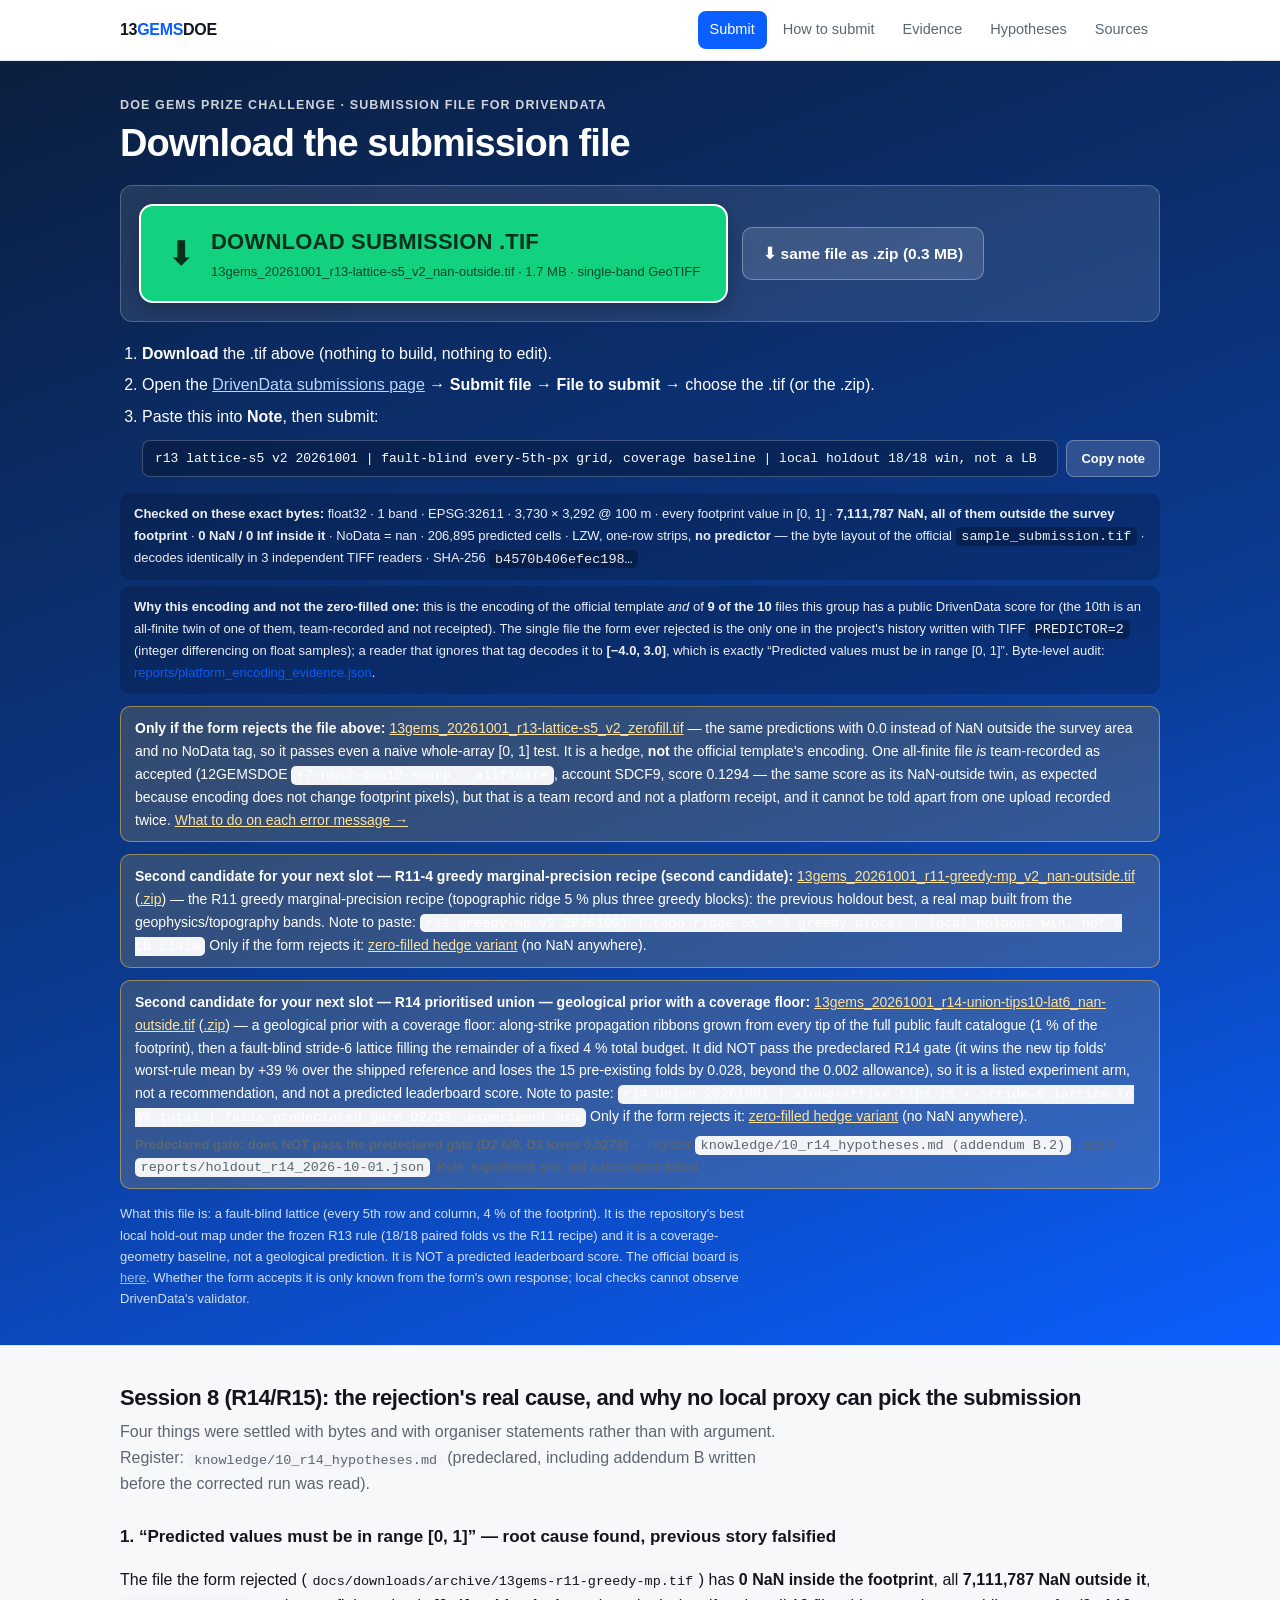
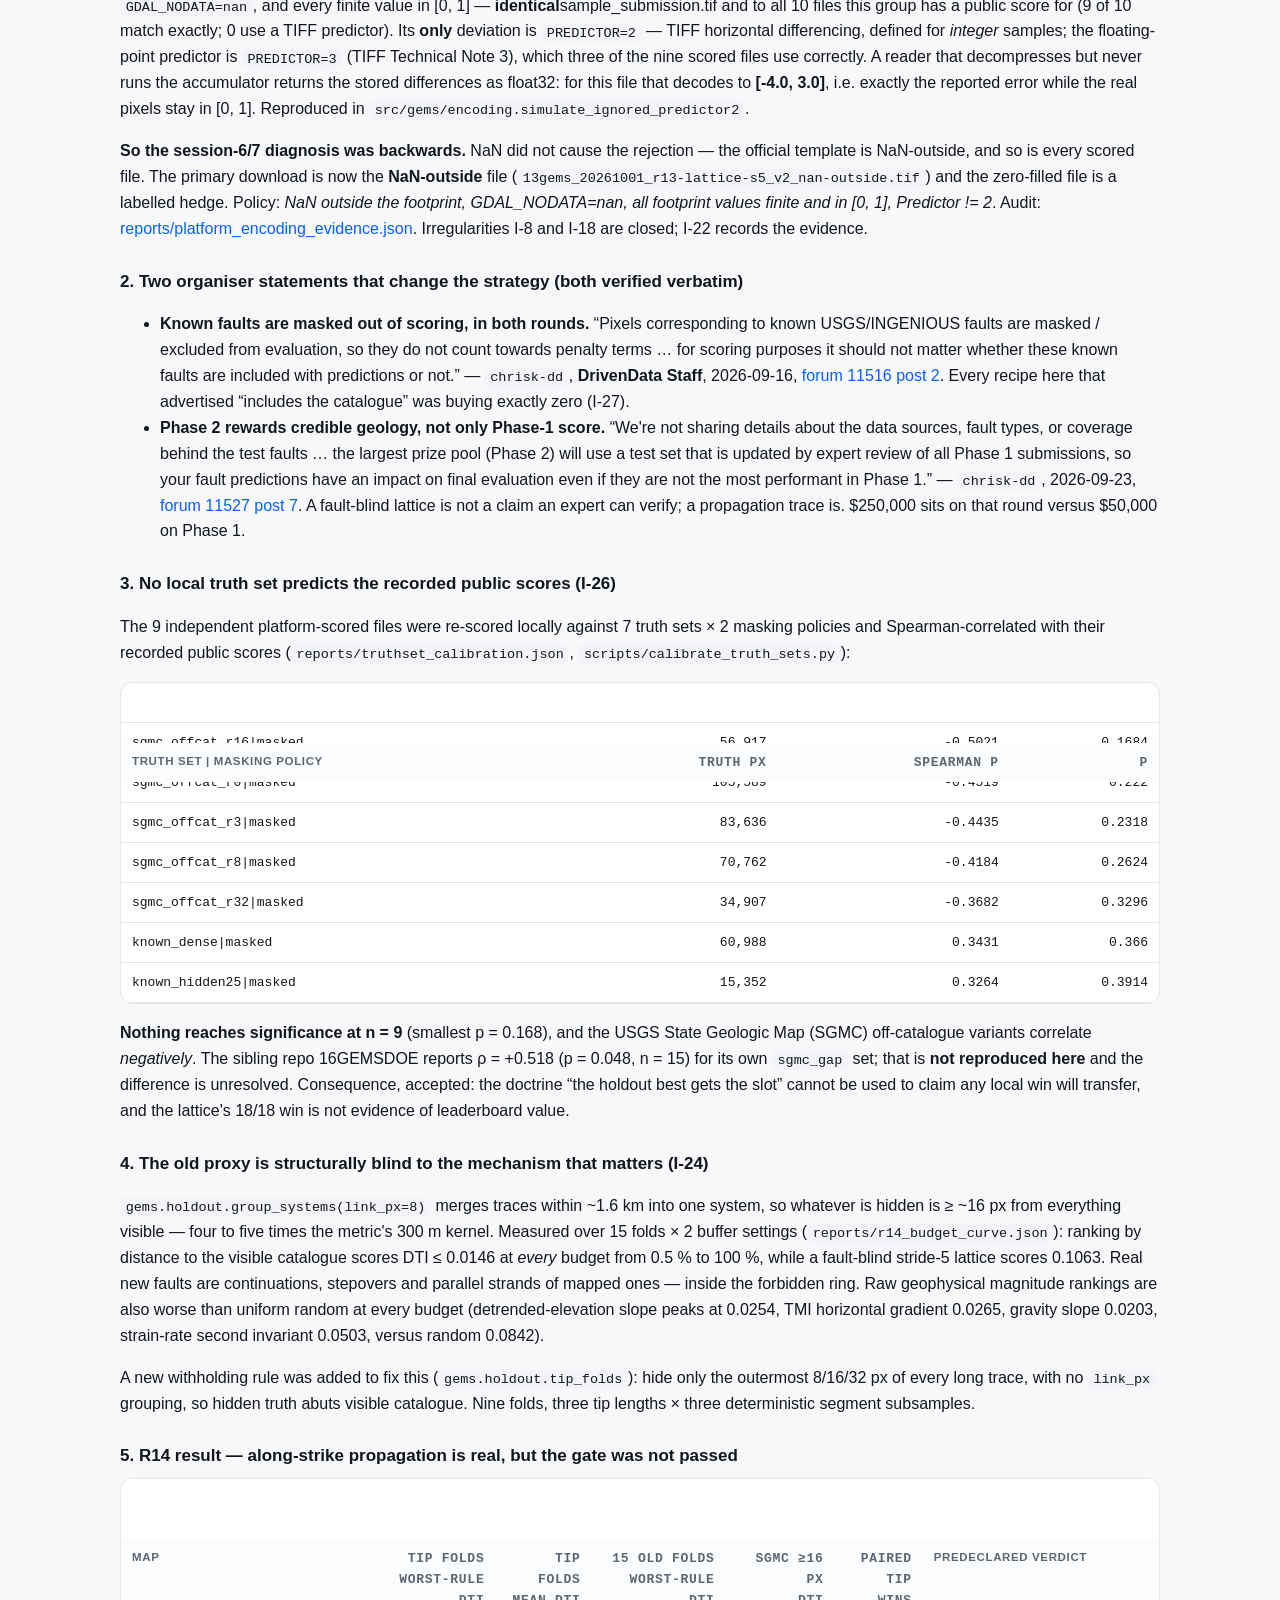
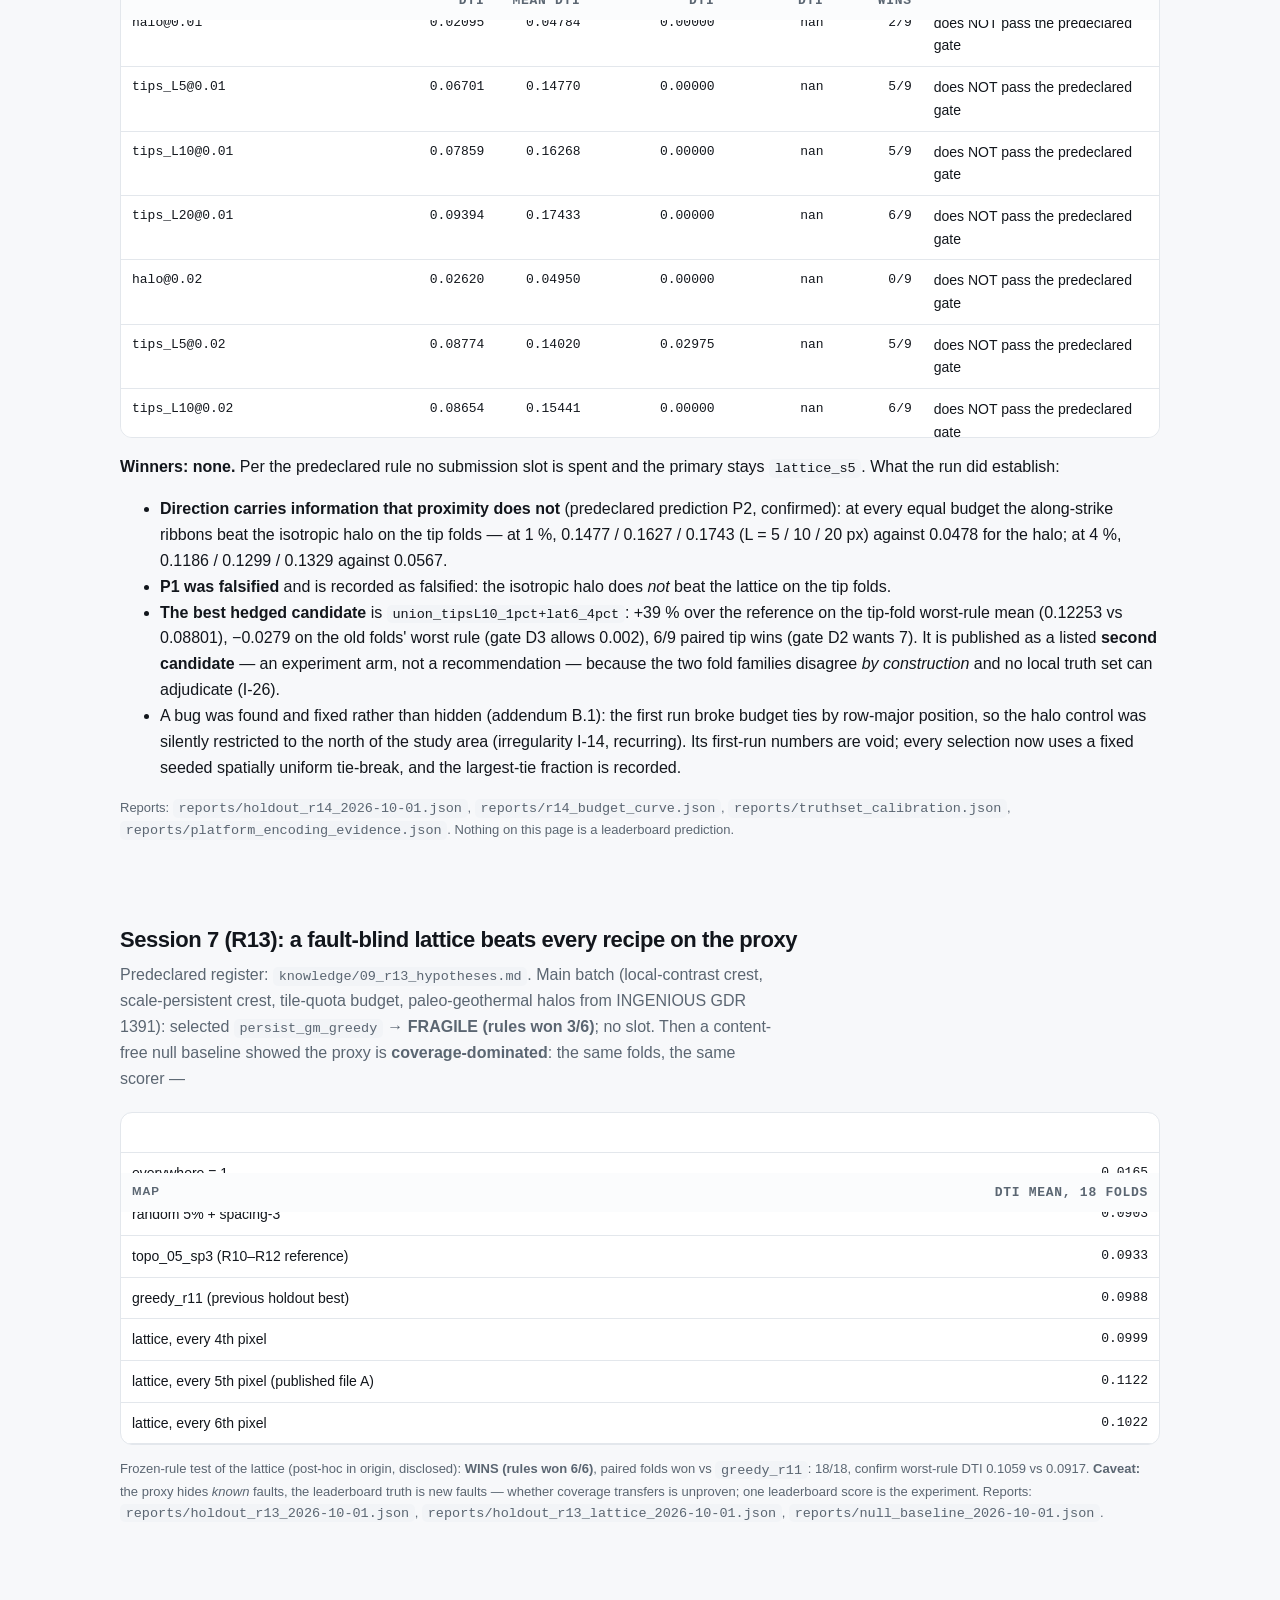
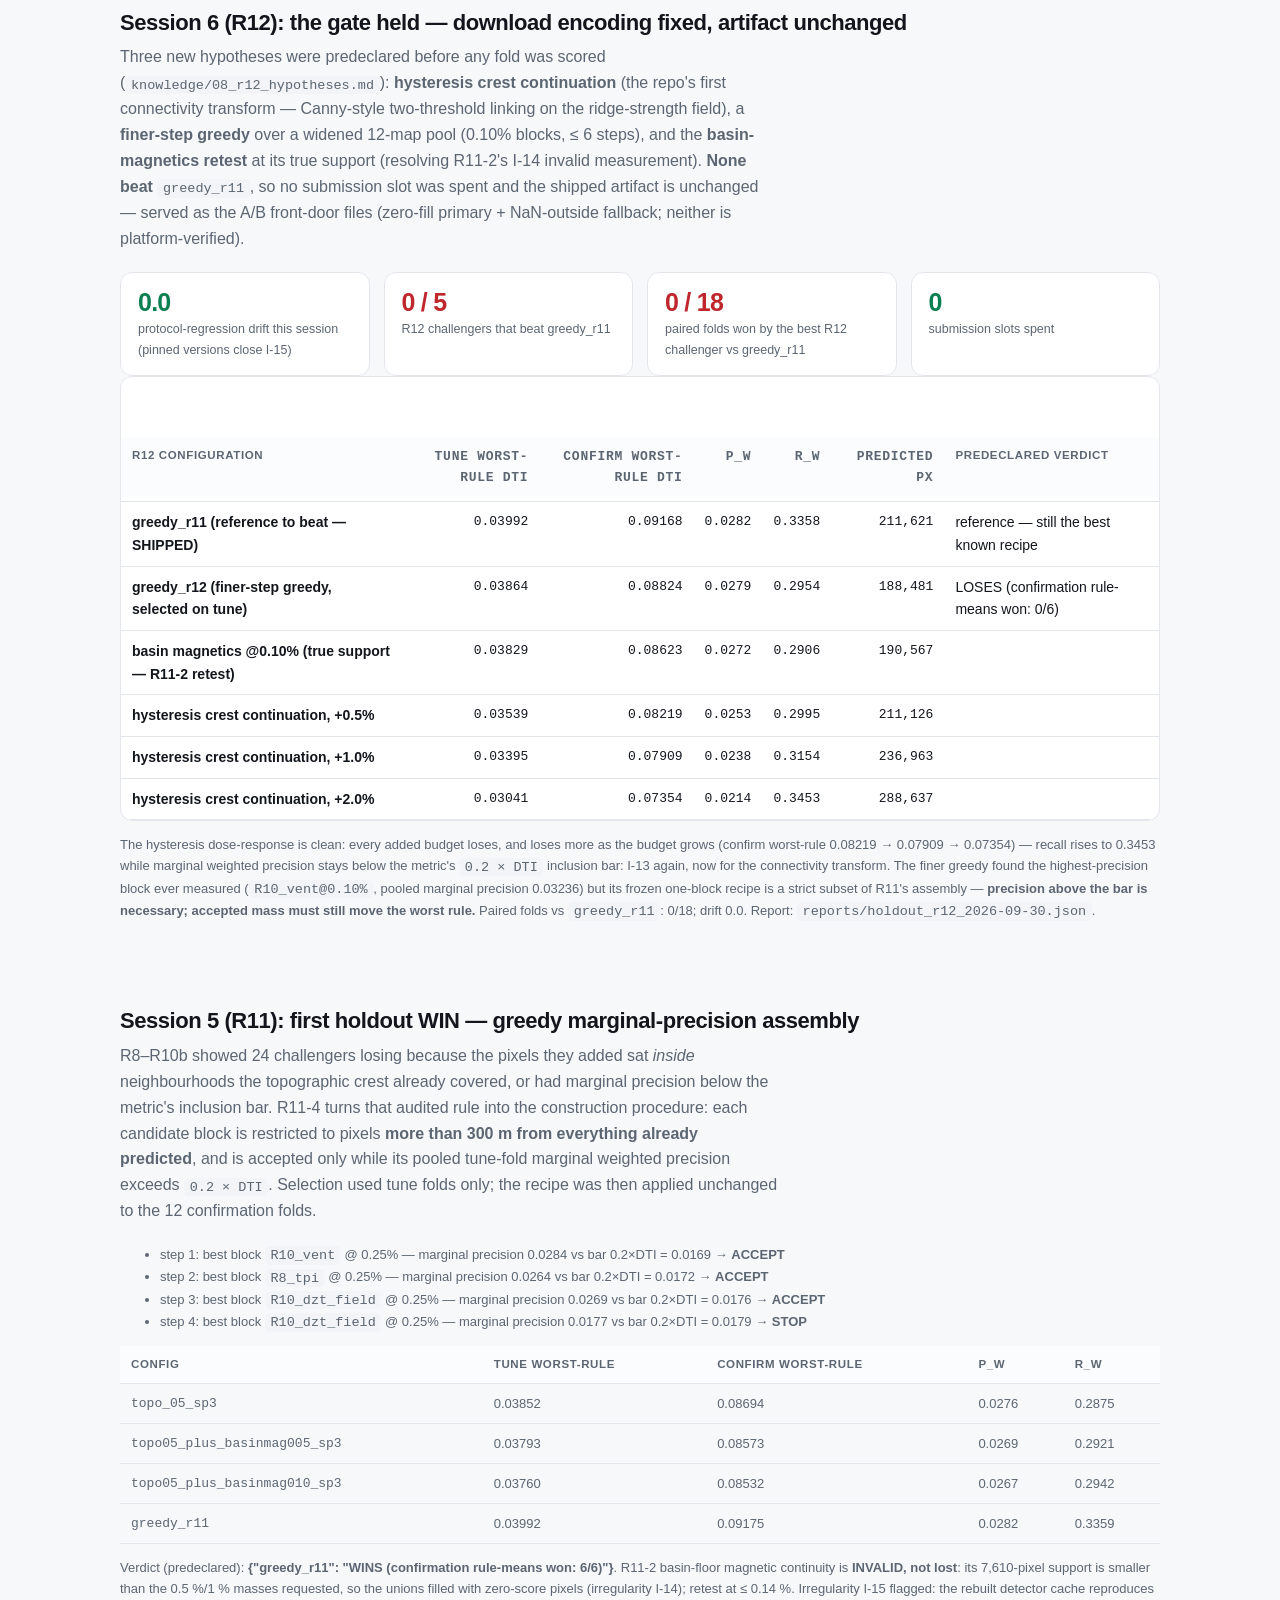
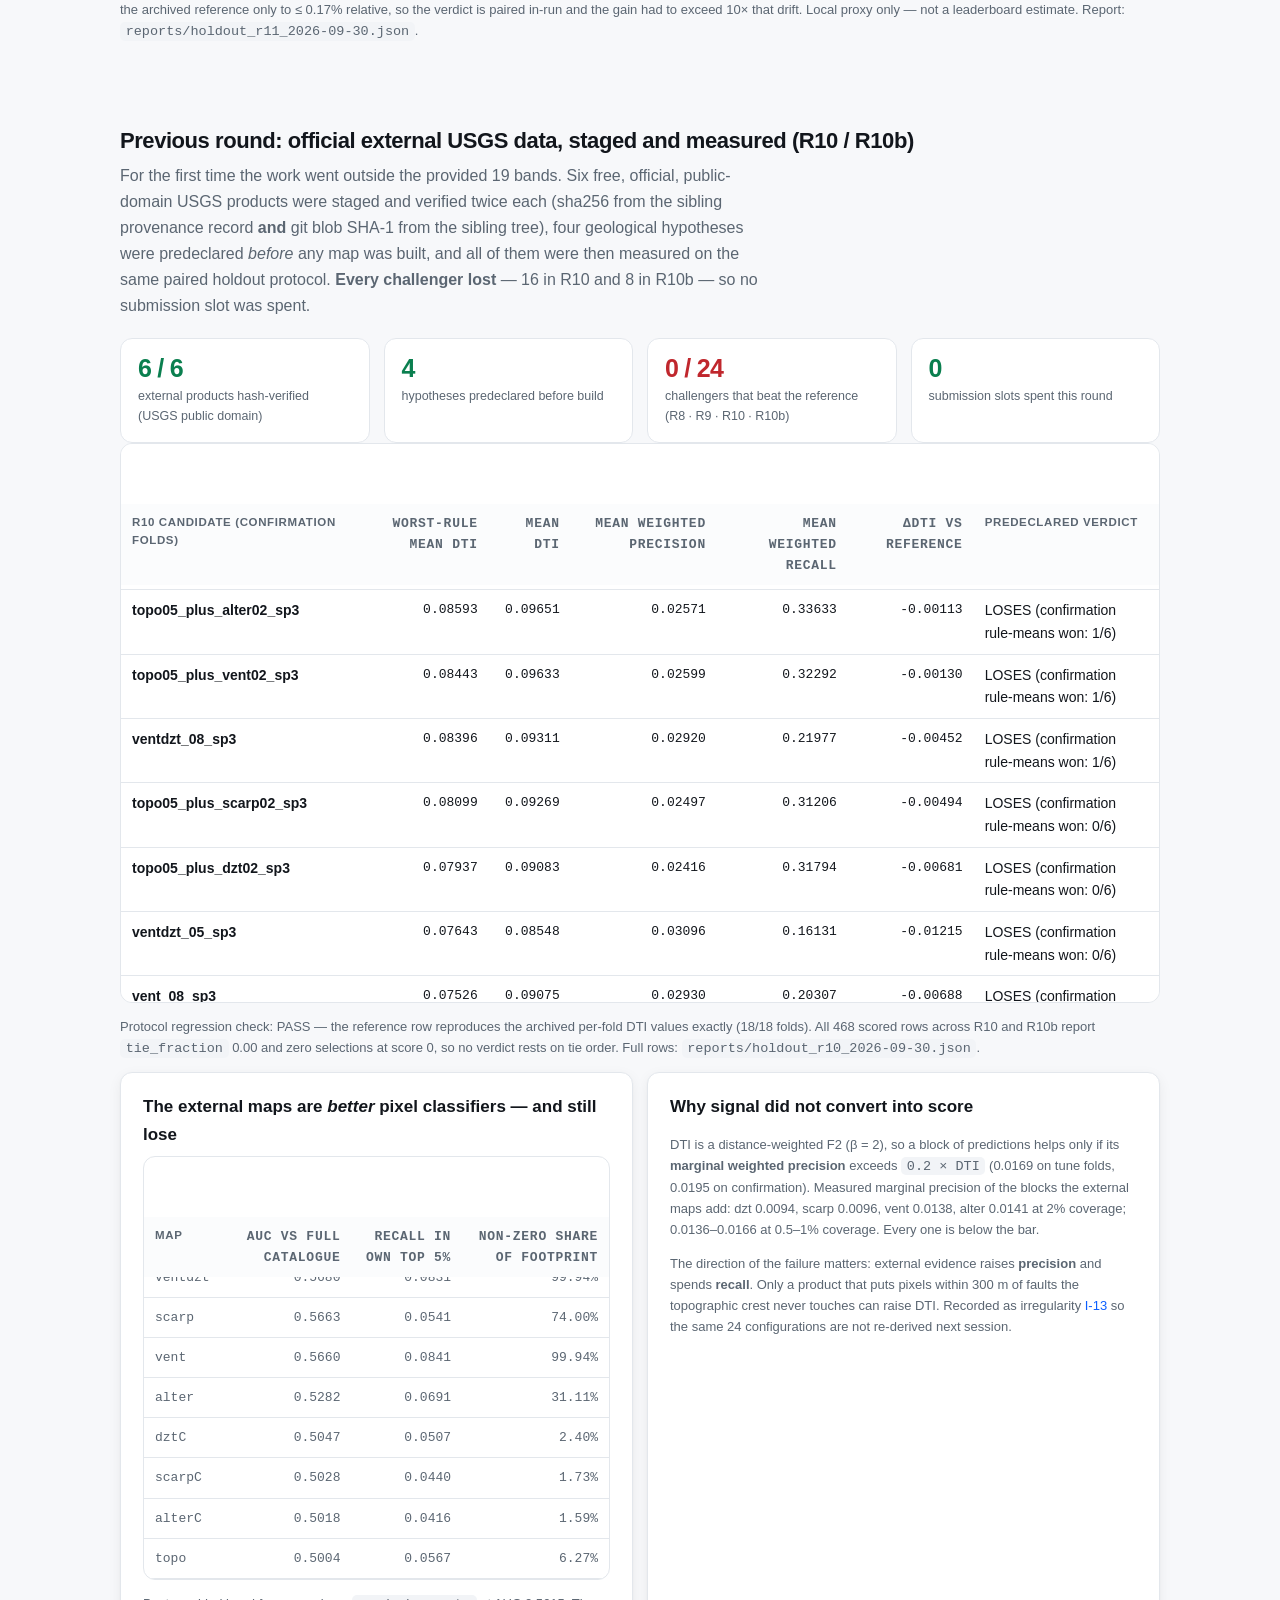
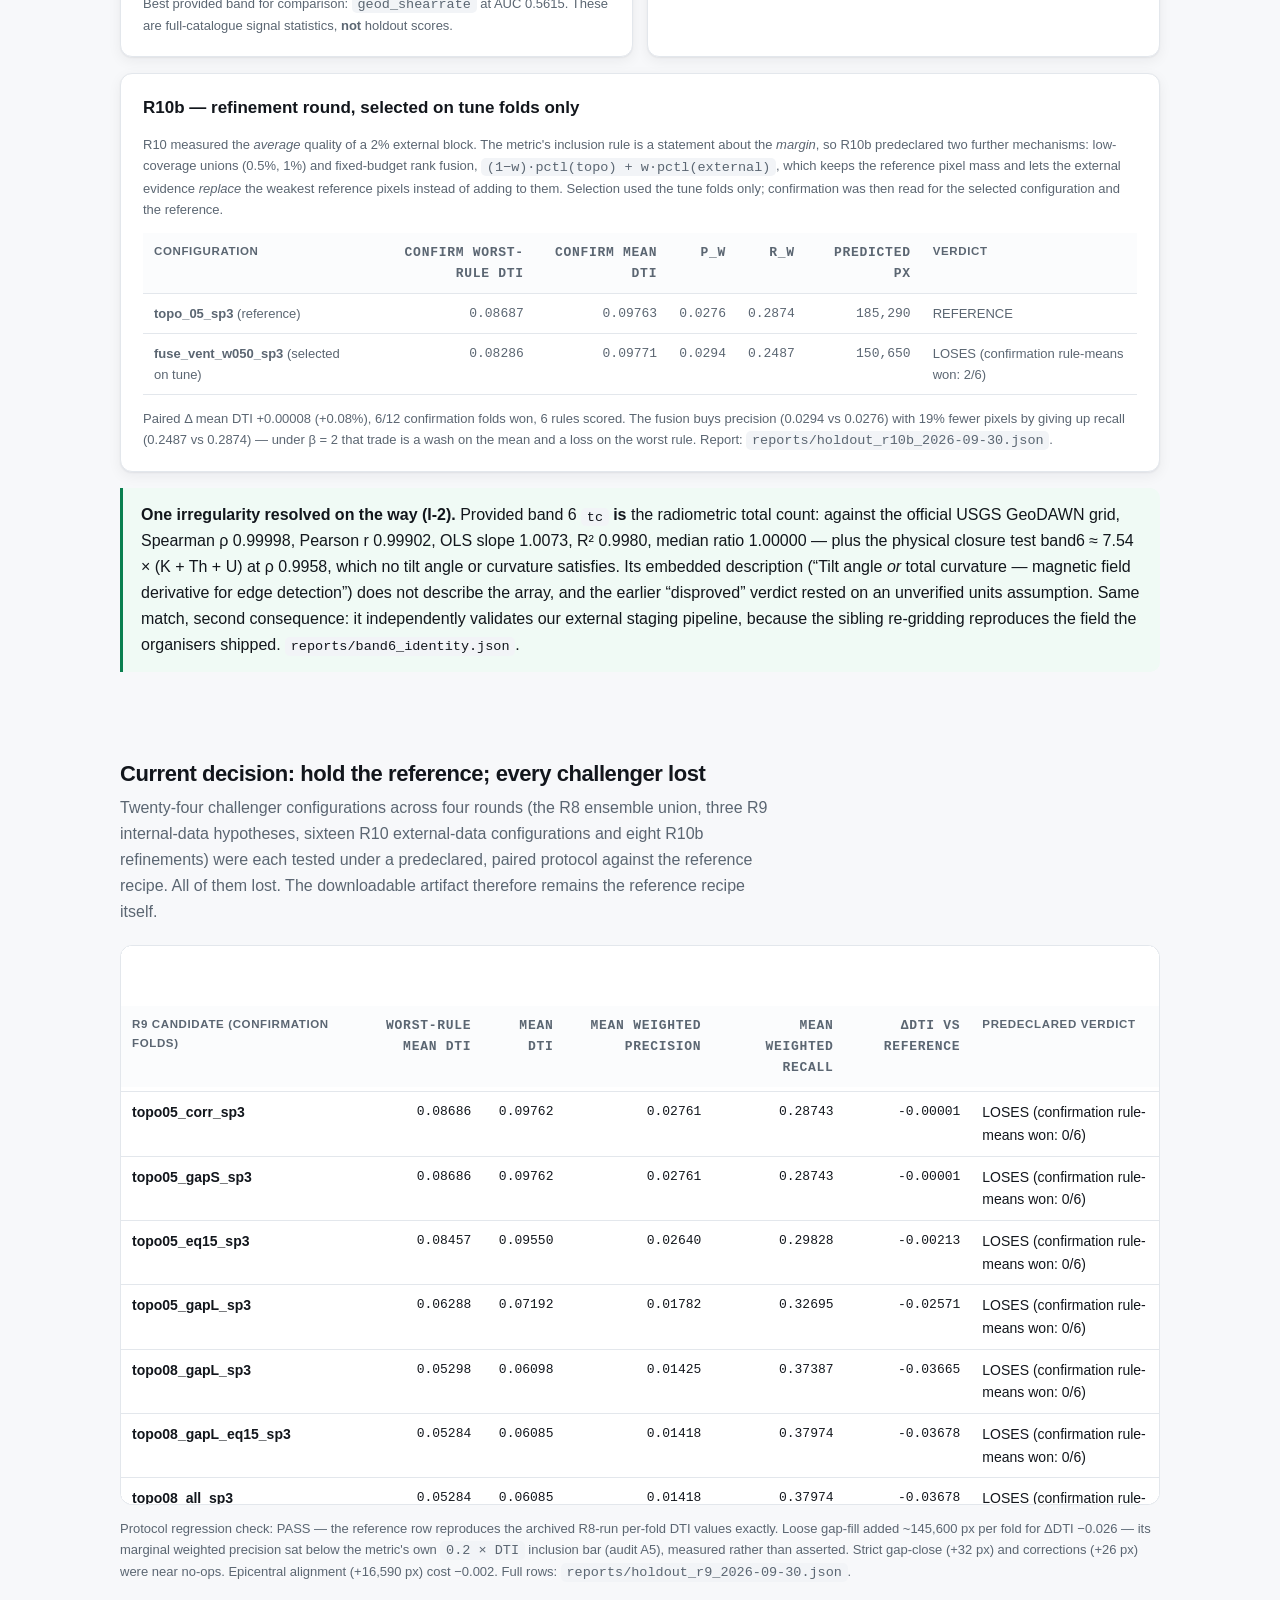
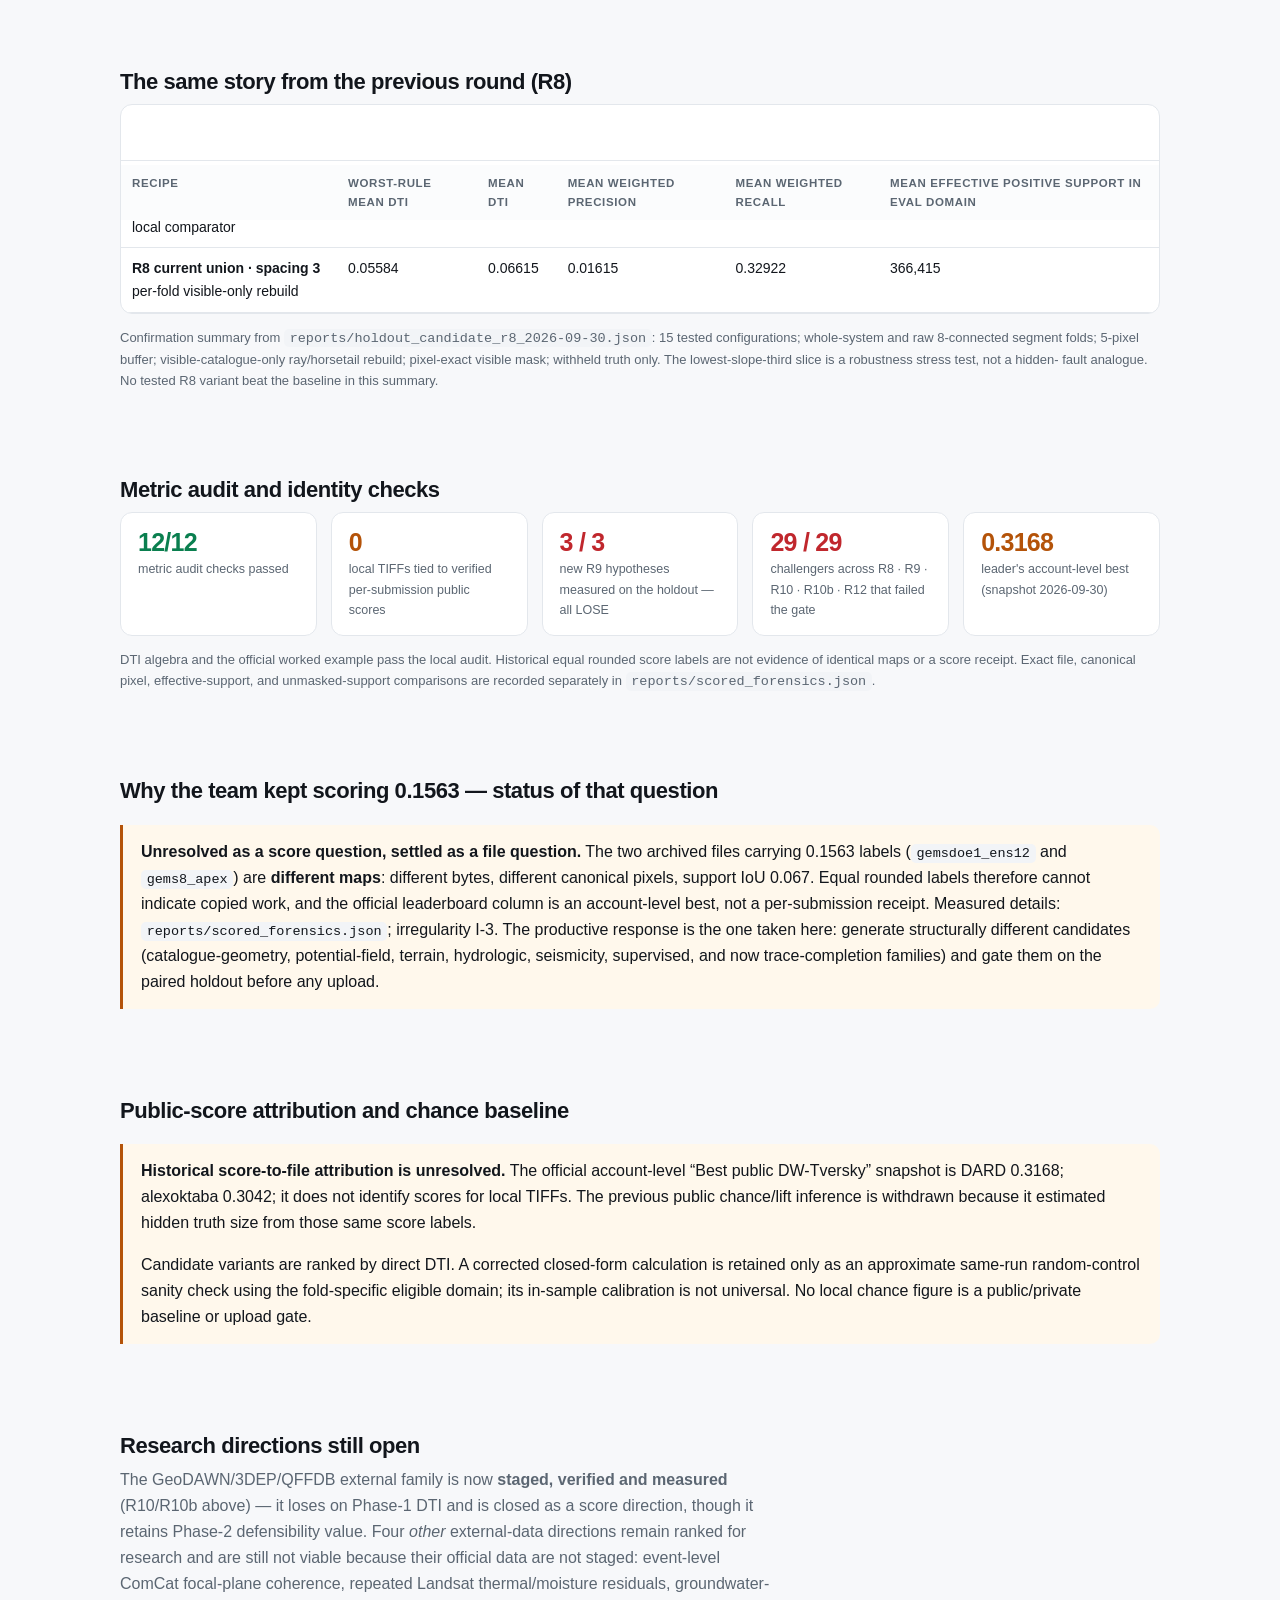
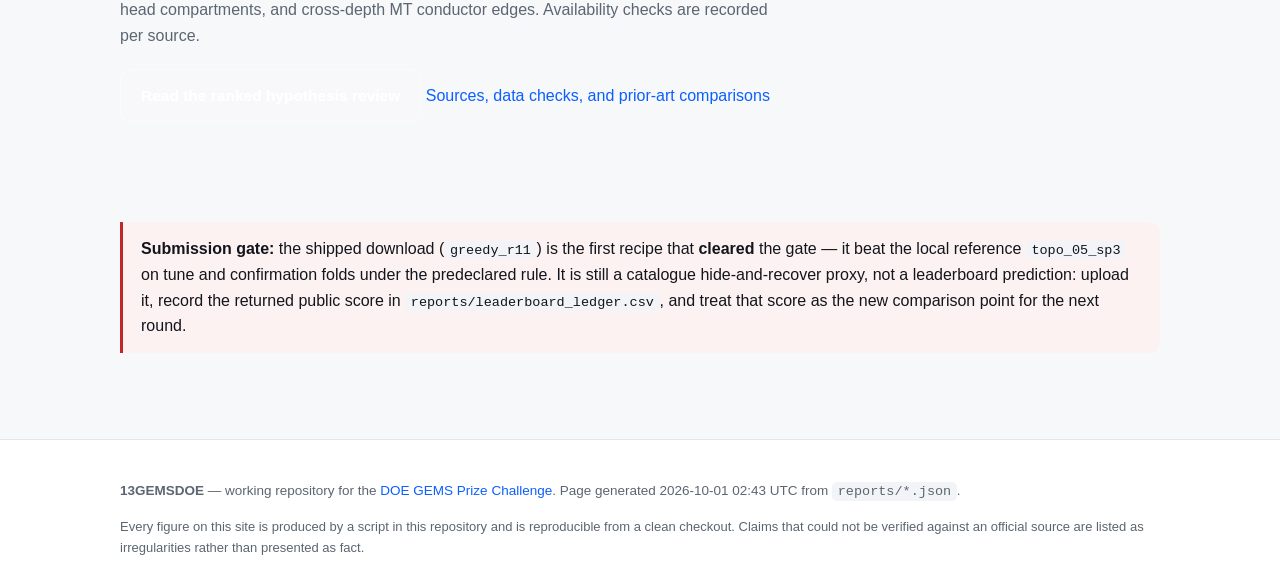
==== commit e427037e: "Session 8 passes 2-3: review fixes, corrected over-claim, robustness Pass 2 (review for bugs, bad as" ====
--- a/docs/index.html
+++ b/docs/index.html
@@ -38,7 +38,8 @@
   </div>
   <div class="facts" style="margin-top:.4rem">
     <b>Why this encoding and not the zero-filled one:</b> this is the encoding of the official template
-    <i>and</i> of all <b>9</b> files this group has a public DrivenData score for. The single file the form
+    <i>and</i> of <b>9 of the 10</b> files this group has a public DrivenData score for (the 10th is an
+    all-finite twin of one of them, team-recorded and not receipted). The single file the form
     ever rejected is the only one in the project's history written with TIFF <code>PREDICTOR=2</code>
     (integer differencing on float samples); a reader that ignores that tag decodes it to
     <b>[−4.0, 3.0]</b>, which is exactly “Predicted values must be in range [0, 1]”.
@@ -47,7 +48,10 @@
   <div class="fallback"><b>Only if the form rejects the file above:</b>
     <a href="downloads/13gems_20261001_r13-lattice-s5_v2_zerofill.tif" download>13gems_20261001_r13-lattice-s5_v2_zerofill.tif</a> — the same predictions with 0.0 instead of NaN
     outside the survey area and no NoData tag, so it passes even a naive whole-array [0, 1] test. It is a hedge,
-    <b>not</b> the template's encoding, and no all-finite file in this group's history has an acceptance receipt of its own.
+    <b>not</b> the official template's encoding. One all-finite file <i>is</i> team-recorded as accepted
+    (12GEMSDOE <code>r7-nms3-dem10-scarp_…_allfinite</code>, account SDCF9, score 0.1294 — the same score as its
+    NaN-outside twin, as expected because encoding does not change footprint pixels), but that is a team record
+    and not a platform receipt, and it cannot be told apart from one upload recorded twice.
     <a href="executive_summary.html#if-the-form-rejects-it">What to do on each error message →</a>
   </div>
   <div class="fallback"><b>Second candidate for your next slot — R11-4 greedy marginal-precision recipe (second candidate):</b>
@@ -463,7 +467,7 @@
 <footer class="site"><div class="wrap">
   <p><strong>13GEMSDOE</strong> — working repository for the
   <a href="https://www.drivendata.org/competitions/306/competition-doe-gems/">DOE GEMS Prize Challenge</a>.
-  Page generated 2026-10-01 02:37 UTC from <code>reports/*.json</code>.</p>
+  Page generated 2026-10-01 02:43 UTC from <code>reports/*.json</code>.</p>
   <p class="small">Every figure on this site is produced by a script in this
   repository and is reproducible from a clean checkout. Claims that could not be
   verified against an official source are listed as irregularities rather than
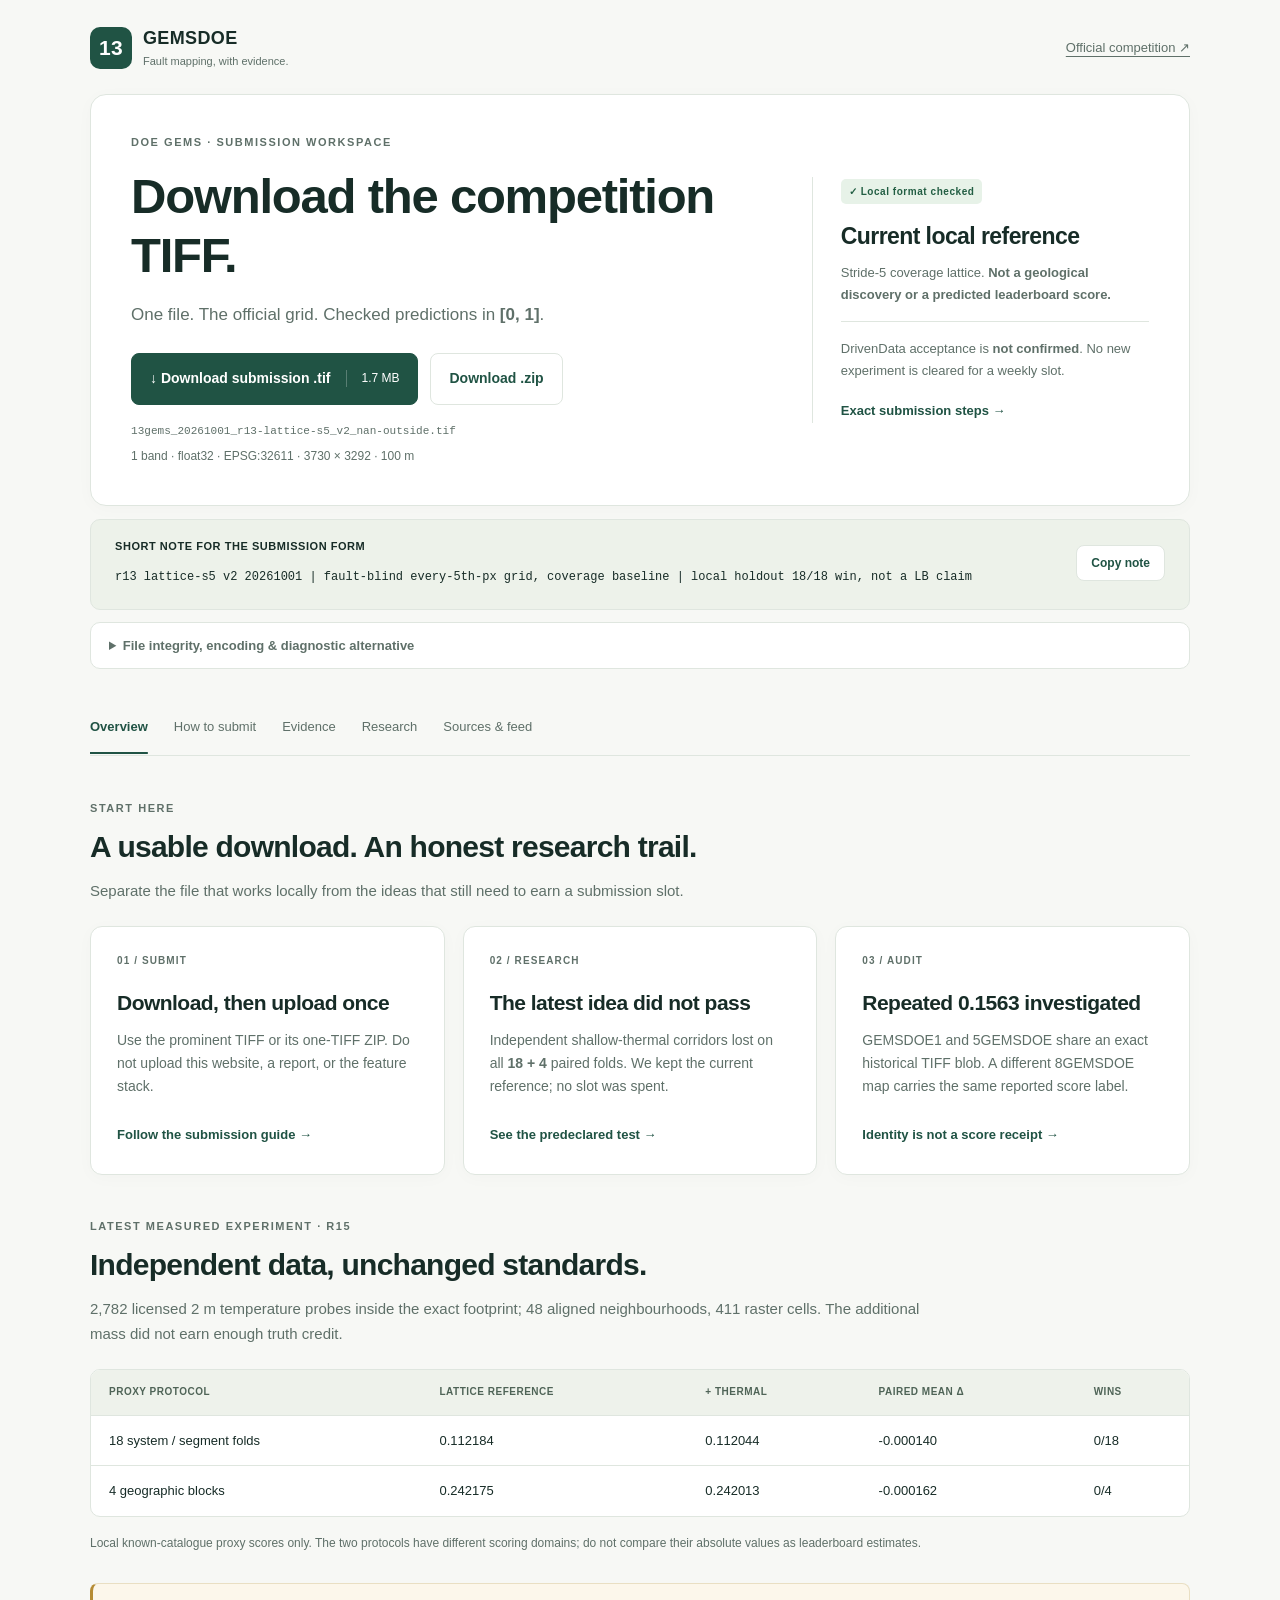
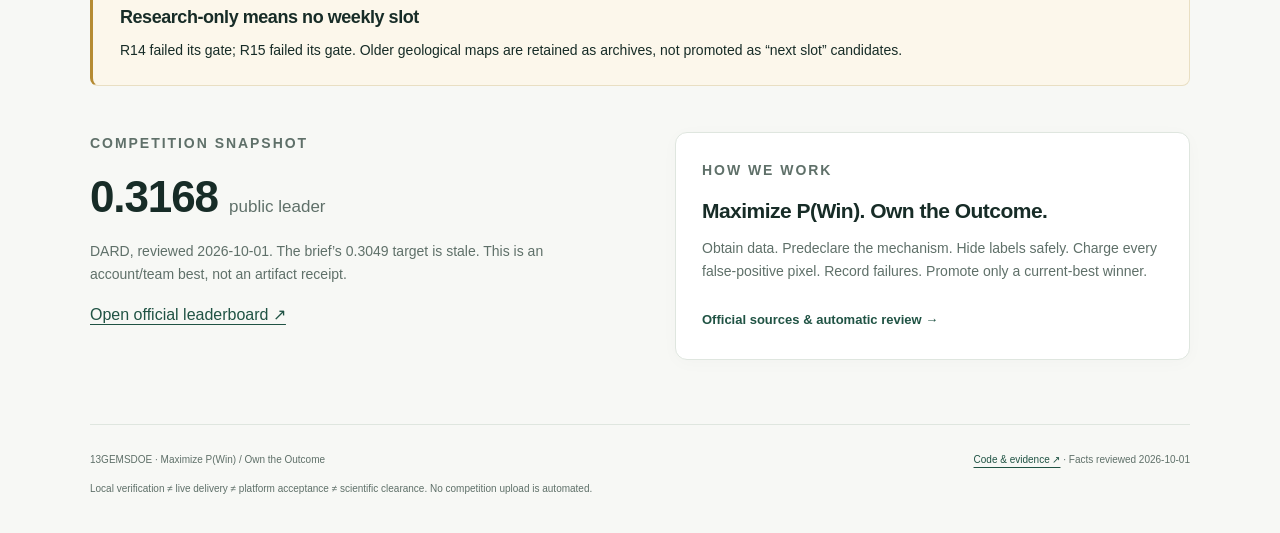
==== commit 819ea2b0: "Fix submission front door; freeze and reject R15; add source feed and verification Co-authored-by: a" ====
--- a/docs/index.html
+++ b/docs/index.html
@@ -1,475 +1,39 @@
 <!doctype html>
-<html lang="en"><head>
-<meta charset="utf-8"><meta name="viewport" content="width=device-width,initial-scale=1">
-<title>Submission status — 13GEMSDOE</title>
-<meta name="description" content="GEMS Prize Challenge: download the current submission GeoTIFF from the front page, plus the audited scoring metric, holdout evidence, and the recorded DrivenData form responses behind it.">
-<link rel="stylesheet" href="assets/style.css">
-</head><body>
-<header class="site"><div class="wrap">
-  <a class="brand" href="index.html">13<span>GEMS</span>DOE</a>
-  <nav class="site"><a href="index.html" class="on">Submit</a><a href="executive_summary.html" class="">How to submit</a><a href="evidence.html" class="">Evidence</a><a href="hypotheses.html" class="">Hypotheses</a><a href="sources.html" class="">Sources</a></nav>
-</div></header>
-
-<div class="hero front"><div class="wrap">
-  <p class="kicker">DOE GEMS Prize Challenge · submission file for DrivenData</p>
-  <h1>Download the submission file</h1>
-  <div class="dl big">
-    <a class="bigbtn" href="downloads/13gems_20261001_r13-lattice-s5_v2_nan-outside.tif" download>
-      <span class="ico">⬇</span>
-      <span><b>DOWNLOAD SUBMISSION .TIF</b><small>13gems_20261001_r13-lattice-s5_v2_nan-outside.tif · 1.7 MB · single-band GeoTIFF</small></span>
-    </a>
-    <a class="btn ghost" href="downloads/13gems_20261001_r13-lattice-s5_v2_nan-outside.zip" download>⬇ same file as .zip (0.3 MB)</a>
-  </div>
-  <ol class="three">
-    <li><b>Download</b> the .tif above (nothing to build, nothing to edit).</li>
-    <li>Open the <a href="https://www.drivendata.org/competitions/306/competition-doe-gems/submissions/" target="_blank" rel="noopener">DrivenData submissions page</a>
-        → <b>Submit file</b> → <b>File to submit</b> → choose the .tif (or the .zip).</li>
-    <li>Paste this into <b>Note</b>, then submit:
-      <div class="copyfield"><input id="note" readonly value="r13 lattice-s5 v2 20261001 | fault-blind every-5th-px grid, coverage baseline | local holdout 18/18 win, not a LB claim">
-      <button type="button" onclick="var i=document.getElementById('note');i.select();navigator.clipboard&amp;&amp;navigator.clipboard.writeText(i.value);this.textContent='Copied ✓'">Copy note</button></div></li>
-  </ol>
-  <div class="facts">
-    <b>Checked on these exact bytes:</b> float32 · 1 band · EPSG:32611 · 3,730 × 3,292 @ 100 m ·
-    every footprint value in [0, 1] · <b>7,111,787 NaN, all of them outside the survey footprint</b> ·
-    <b>0 NaN / 0 Inf inside it</b> · NoData = nan · 206,895 predicted cells ·
-    LZW, one-row strips, <b>no predictor</b> — the byte layout of the official
-    <code>sample_submission.tif</code> · decodes identically in 3 independent TIFF readers ·
-    SHA-256 <code>b4570b406efec198…</code>
-  </div>
-  <div class="facts" style="margin-top:.4rem">
-    <b>Why this encoding and not the zero-filled one:</b> this is the encoding of the official template
-    <i>and</i> of <b>9 of the 10</b> files this group has a public DrivenData score for (the 10th is an
-    all-finite twin of one of them, team-recorded and not receipted). The single file the form
-    ever rejected is the only one in the project's history written with TIFF <code>PREDICTOR=2</code>
-    (integer differencing on float samples); a reader that ignores that tag decodes it to
-    <b>[−4.0, 3.0]</b>, which is exactly “Predicted values must be in range [0, 1]”.
-    Byte-level audit: <a href="https://github.com/buffedlizard55-lab/13GEMSDOE/blob/main/reports/platform_encoding_evidence.json">reports/platform_encoding_evidence.json</a>.
-  </div>
-  <div class="fallback"><b>Only if the form rejects the file above:</b>
-    <a href="downloads/13gems_20261001_r13-lattice-s5_v2_zerofill.tif" download>13gems_20261001_r13-lattice-s5_v2_zerofill.tif</a> — the same predictions with 0.0 instead of NaN
-    outside the survey area and no NoData tag, so it passes even a naive whole-array [0, 1] test. It is a hedge,
-    <b>not</b> the official template's encoding. One all-finite file <i>is</i> team-recorded as accepted
-    (12GEMSDOE <code>r7-nms3-dem10-scarp_…_allfinite</code>, account SDCF9, score 0.1294 — the same score as its
-    NaN-outside twin, as expected because encoding does not change footprint pixels), but that is a team record
-    and not a platform receipt, and it cannot be told apart from one upload recorded twice.
-    <a href="executive_summary.html#if-the-form-rejects-it">What to do on each error message →</a>
-  </div>
-  <div class="fallback"><b>Second candidate for your next slot — R11-4 greedy marginal-precision recipe (second candidate):</b>
-    <a href="downloads/13gems_20261001_r11-greedy-mp_v2_nan-outside.tif" download>13gems_20261001_r11-greedy-mp_v2_nan-outside.tif</a>
-    (<a href="downloads/13gems_20261001_r11-greedy-mp_v2_nan-outside.zip" download>.zip</a>) — the R11 greedy marginal-precision recipe (topographic ridge 5 % plus three greedy blocks): the previous holdout best, a real map built from the geophysics/topography bands.
-    Note to paste: <code>r11 greedy-mp v2 20261001 | topo ridge 5% + 3 greedy blocks | local holdout win, not a LB claim</code>
-    Only if the form rejects it: <a href="downloads/13gems_20261001_r11-greedy-mp_v2_zerofill.tif" download>zero-filled hedge variant</a> (no NaN anywhere).</div><div class="fallback"><b>Second candidate for your next slot — R14 prioritised union — geological prior with a coverage floor:</b>
-    <a href="downloads/13gems_20261001_r14-union-tips10-lat6_nan-outside.tif" download>13gems_20261001_r14-union-tips10-lat6_nan-outside.tif</a>
-    (<a href="downloads/13gems_20261001_r14-union-tips10-lat6_nan-outside.zip" download>.zip</a>) — a geological prior with a coverage floor: along-strike propagation ribbons grown from every tip of the full public fault catalogue (1 % of the footprint), then a fault-blind stride-6 lattice filling the remainder of a fixed 4 % total budget. It did NOT pass the predeclared R14 gate (it wins the new tip folds&#x27; worst-rule mean by +39 % over the shipped reference and loses the 15 pre-existing folds by 0.028, beyond the 0.002 allowance), so it is a listed experiment arm, not a recommendation, and not a predicted leaderboard score.
-    Note to paste: <code>r14 union 20261001 | along-strike tips 1% + stride-6 lattice to 4% total | fails predeclared gate D2/D3, experiment arm</code>
-    Only if the form rejects it: <a href="downloads/13gems_20261001_r14-union-tips10-lat6_zerofill.tif" download>zero-filled hedge variant</a> (no NaN anywhere).<div class='small' style='margin-top:.35rem'><b>Predeclared gate: does NOT pass the predeclared gate (D2 6/9, D3 loses 0.0279)</b> — register <code>knowledge/10_r14_hypotheses.md (addendum B.2)</code>, report <code>reports/holdout_r14_2026-10-01.json</code>. Role: experiment arm, not a recommendation.</div></div>
-  <p class="honest">What this file is: a fault-blind lattice (every 5th row and column, 4 % of the footprint). It is the repository&#x27;s best local hold-out map under the frozen R13 rule (18/18 paired folds vs the R11 recipe) and it is a coverage-geometry baseline, not a geological prediction. It is NOT a predicted leaderboard score.
-  The official board is
-  <a href="https://www.drivendata.org/competitions/306/competition-doe-gems/leaderboard/">here</a>.
-  Whether the form accepts it is only known from the form's own response; local checks cannot observe DrivenData's validator.</p>
-</div></div>
-<main class="wrap">
-
-<section id="session-8">
-  <h2>Session 8 (R14/R15): the rejection's real cause, and why no local proxy can pick the submission</h2>
-  <p class="lede">Four things were settled with bytes and with organiser statements rather than
-  with argument. Register: <code>knowledge/10_r14_hypotheses.md</code> (predeclared, including
-  addendum B written before the corrected run was read).</p>
-
-  <h3>1. “Predicted values must be in range [0, 1]” — root cause found, previous story falsified</h3>
-  <p>The file the form rejected (<code>docs/downloads/archive/13gems-r11-greedy-mp.tif</code>) has
-  <b>0 NaN inside the footprint</b>, all <b>7,111,787 NaN outside it</b>,
-  <code>GDAL_NODATA=nan</code>, and every finite value in [0, 1] — <b>identical</b NaN placement to the
-  official <code>sample_submission.tif</code> and to all 10 files this group has a public score for
-  (9 of 10 match exactly; 0 use a TIFF predictor). Its <b>only</b> deviation is
-  <code>PREDICTOR=2</code> — TIFF horizontal differencing, defined for <i>integer</i> samples; the
-  floating-point predictor is <code>PREDICTOR=3</code> (TIFF Technical Note 3), which three of the nine
-  scored files use correctly. A reader that decompresses but never runs the accumulator returns the
-  stored differences as float32: for this file that decodes to
-  <b>[-4.0, 3.0]</b>, i.e. exactly the reported error while the
-  real pixels stay in [0, 1]. Reproduced in <code>src/gems/encoding.simulate_ignored_predictor2</code>.</p>
-  <p><b>So the session-6/7 diagnosis was backwards.</b> NaN did not cause the rejection — the official
-  template is NaN-outside, and so is every scored file. The primary download is now the
-  <b>NaN-outside</b> file (<code>13gems_20261001_r13-lattice-s5_v2_nan-outside.tif</code>) and the zero-filled file is a labelled
-  hedge. Policy: <i>NaN outside the footprint, GDAL_NODATA=nan, all footprint values finite and in [0, 1], Predictor != 2</i>. Audit:
-  <a href="https://github.com/buffedlizard55-lab/13GEMSDOE/blob/main/reports/platform_encoding_evidence.json">reports/platform_encoding_evidence.json</a>.
-  Irregularities I-8 and I-18 are closed; I-22 records the evidence.</p>
-
-  <h3>2. Two organiser statements that change the strategy (both verified verbatim)</h3>
-  <ul>
-    <li><b>Known faults are masked out of scoring, in both rounds.</b> “Pixels corresponding to known
-    USGS/INGENIOUS faults are masked / excluded from evaluation, so they do not count towards penalty
-    terms … for scoring purposes it should not matter whether these known faults are included with
-    predictions or not.” — <code>chrisk-dd</code>, <b>DrivenData Staff</b>, 2026-09-16,
-    <a href="https://community.drivendata.org/t/scoring-clarification-are-known-usgs-ingenious-faults-masked-when-scoring-and-are-they-in-the-final-round-label-set/11516/2">forum 11516 post 2</a>.
-    Every recipe here that advertised “includes the catalogue” was buying exactly zero (I-27).</li>
-    <li><b>Phase 2 rewards credible geology, not only Phase-1 score.</b> “We're not sharing details about
-    the data sources, fault types, or coverage behind the test faults … the largest prize pool (Phase 2)
-    will use a test set that is updated by expert review of all Phase 1 submissions, so your fault
-    predictions have an impact on final evaluation even if they are not the most performant in Phase 1.”
-    — <code>chrisk-dd</code>, 2026-09-23,
-    <a href="https://community.drivendata.org/t/how-were-the-new-test-faults-identified-data-sources-and-fault-types/11527/7">forum 11527 post 7</a>.
-    A fault-blind lattice is not a claim an expert can verify; a propagation trace is. $250,000 sits on
-    that round versus $50,000 on Phase 1.</li>
-  </ul>
-
-  <h3>3. No local truth set predicts the recorded public scores (I-26)</h3>
-  <p>The 9 independent platform-scored files were re-scored locally against 7 truth sets × 2 masking
-  policies and Spearman-correlated with their recorded public scores
-  (<code>reports/truthset_calibration.json</code>, <code>scripts/calibrate_truth_sets.py</code>):</p>
-  <div class="scroll"><table><thead><tr><th>truth set | masking policy</th><th class="num">truth px</th>
-  <th class="num">Spearman ρ</th><th class="num">p</th></tr></thead><tbody><tr><td class='mono'>sgmc_offcat_r16|masked</td><td class='num'>56,917</td><td class='num'>-0.5021</td><td class='num'>0.1684</td></tr><tr><td class='mono'>sgmc_offcat_r0|masked</td><td class='num'>105,589</td><td class='num'>-0.4519</td><td class='num'>0.222</td></tr><tr><td class='mono'>sgmc_offcat_r3|masked</td><td class='num'>83,636</td><td class='num'>-0.4435</td><td class='num'>0.2318</td></tr><tr><td class='mono'>sgmc_offcat_r8|masked</td><td class='num'>70,762</td><td class='num'>-0.4184</td><td class='num'>0.2624</td></tr><tr><td class='mono'>sgmc_offcat_r32|masked</td><td class='num'>34,907</td><td class='num'>-0.3682</td><td class='num'>0.3296</td></tr><tr><td class='mono'>known_dense|masked</td><td class='num'>60,988</td><td class='num'>0.3431</td><td class='num'>0.366</td></tr><tr><td class='mono'>known_hidden25|masked</td><td class='num'>15,352</td><td class='num'>0.3264</td><td class='num'>0.3914</td></tr></tbody></table></div>
-  <p><b>Nothing reaches significance at n = 9</b> (smallest p = 0.168),
-  and the USGS State Geologic Map (SGMC) off-catalogue variants correlate <i>negatively</i>. The sibling
-  repo 16GEMSDOE reports ρ = +0.518 (p = 0.048, n = 15) for its own <code>sgmc_gap</code> set; that is
-  <b>not reproduced here</b> and the difference is unresolved. Consequence, accepted: the doctrine “the
-  holdout best gets the slot” cannot be used to claim any local win will transfer, and the lattice's
-  18/18 win is not evidence of leaderboard value.</p>
-
-  <h3>4. The old proxy is structurally blind to the mechanism that matters (I-24)</h3>
-  <p><code>gems.holdout.group_systems(link_px=8)</code> merges traces within ~1.6 km into one system, so
-  whatever is hidden is ≥ ~16 px from everything visible — four to five times the metric's 300 m kernel.
-  Measured over 15 folds × 2 buffer settings (<code>reports/r14_budget_curve.json</code>): ranking by
-  distance to the visible catalogue scores DTI ≤ 0.0146 at <i>every</i> budget from 0.5 % to 100 %,
-  while a fault-blind stride-5 lattice scores 0.1063. Real new faults are continuations, stepovers and
-  parallel strands of mapped ones — inside the forbidden ring. Raw geophysical magnitude rankings are
-  also worse than uniform random at every budget (detrended-elevation slope peaks at 0.0254, TMI
-  horizontal gradient 0.0265, gravity slope 0.0203, strain-rate second invariant 0.0503, versus random
-  0.0842).</p>
-  <p>A new withholding rule was added to fix this (<code>gems.holdout.tip_folds</code>): hide only the
-  outermost 8/16/32 px of every long trace, with no <code>link_px</code> grouping, so hidden truth abuts
-  visible catalogue. Nine folds, three tip lengths × three deterministic segment subsamples.</p>
-
-  <h3>5. R14 result — along-strike propagation is real, but the gate was not passed</h3>
-  <div class="scroll"><table><thead><tr><th>map</th><th class="num">tip folds<br>worst-rule DTI</th>
-  <th class="num">tip folds<br>mean DTI</th><th class="num">15 old folds<br>worst-rule DTI</th>
-  <th class="num">SGMC ≥16 px<br>DTI</th><th class="num">paired<br>tip wins</th>
-  <th>predeclared verdict</th></tr></thead><tbody><tr class='hi'><td class='mono'>lattice_s5</td><td class='num'>0.08801</td><td class='num'>0.11276</td><td class='num'>0.10657</td><td class='num'>nan</td><td class='num'>-/9</td><td>REFERENCE</td></tr><tr><td class='mono'>halo@0.01</td><td class='num'>0.02095</td><td class='num'>0.04784</td><td class='num'>0.00000</td><td class='num'>nan</td><td class='num'>2/9</td><td>does NOT pass the predeclared gate</td></tr><tr><td class='mono'>tips_L5@0.01</td><td class='num'>0.06701</td><td class='num'>0.14770</td><td class='num'>0.00000</td><td class='num'>nan</td><td class='num'>5/9</td><td>does NOT pass the predeclared gate</td></tr><tr><td class='mono'>tips_L10@0.01</td><td class='num'>0.07859</td><td class='num'>0.16268</td><td class='num'>0.00000</td><td class='num'>nan</td><td class='num'>5/9</td><td>does NOT pass the predeclared gate</td></tr><tr><td class='mono'>tips_L20@0.01</td><td class='num'>0.09394</td><td class='num'>0.17433</td><td class='num'>0.00000</td><td class='num'>nan</td><td class='num'>6/9</td><td>does NOT pass the predeclared gate</td></tr><tr><td class='mono'>halo@0.02</td><td class='num'>0.02620</td><td class='num'>0.04950</td><td class='num'>0.00000</td><td class='num'>nan</td><td class='num'>0/9</td><td>does NOT pass the predeclared gate</td></tr><tr><td class='mono'>tips_L5@0.02</td><td class='num'>0.08774</td><td class='num'>0.14020</td><td class='num'>0.02975</td><td class='num'>nan</td><td class='num'>5/9</td><td>does NOT pass the predeclared gate</td></tr><tr><td class='mono'>tips_L10@0.02</td><td class='num'>0.08654</td><td class='num'>0.15441</td><td class='num'>0.00000</td><td class='num'>nan</td><td class='num'>6/9</td><td>does NOT pass the predeclared gate</td></tr><tr><td class='mono'>tips_L20@0.02</td><td class='num'>0.10271</td><td class='num'>0.16396</td><td class='num'>0.00000</td><td class='num'>nan</td><td class='num'>6/9</td><td>does NOT pass the predeclared gate</td></tr><tr><td class='mono'>halo@0.04</td><td class='num'>0.03871</td><td class='num'>0.05673</td><td class='num'>0.00000</td><td class='num'>nan</td><td class='num'>0/9</td><td>does NOT pass the predeclared gate</td></tr><tr><td class='mono'>tips_L5@0.04</td><td class='num'>0.10197</td><td class='num'>0.11861</td><td class='num'>0.06079</td><td class='num'>nan</td><td class='num'>3/9</td><td>does NOT pass the predeclared gate</td></tr><tr><td class='mono'>tips_L10@0.04</td><td class='num'>0.10146</td><td class='num'>0.12991</td><td class='num'>0.04158</td><td class='num'>nan</td><td class='num'>5/9</td><td>does NOT pass the predeclared gate</td></tr><tr><td class='mono'>tips_L20@0.04</td><td class='num'>0.09822</td><td class='num'>0.13285</td><td class='num'>0.00000</td><td class='num'>nan</td><td class='num'>6/9</td><td>does NOT pass the predeclared gate</td></tr><tr><td class='mono'>union_tipsL20_1pct+lat7_4pct</td><td class='num'>0.12160</td><td class='num'>0.13985</td><td class='num'>0.06569</td><td class='num'>nan</td><td class='num'>6/9</td><td>does NOT pass the predeclared gate</td></tr><tr><td class='mono'>union_tipsL20_2pct+lat7_4pct</td><td class='num'>0.11895</td><td class='num'>0.13668</td><td class='num'>0.05336</td><td class='num'>nan</td><td class='num'>6/9</td><td>does NOT pass the predeclared gate</td></tr><tr><td class='mono'>union_tipsL10_1pct+lat6_4pct</td><td class='num'>0.12253</td><td class='num'>0.13203</td><td class='num'>0.07865</td><td class='num'>nan</td><td class='num'>6/9</td><td>does NOT pass the predeclared gate</td></tr></tbody></table></div>
-  <p><b>Winners: none.</b> Per the predeclared rule no
-  submission slot is spent and the primary stays <code>lattice_s5</code>. What the run did establish:</p>
-  <ul>
-    <li><b>Direction carries information that proximity does not</b> (predeclared prediction P2,
-    confirmed): at every equal budget the along-strike ribbons beat the isotropic halo on the tip folds
-    — at 1 %, 0.1477 / 0.1627 / 0.1743 (L = 5 / 10 / 20 px) against 0.0478 for the halo; at 4 %,
-    0.1186 / 0.1299 / 0.1329 against 0.0567.</li>
-    <li><b>P1 was falsified</b> and is recorded as falsified: the isotropic halo does <i>not</i> beat the
-    lattice on the tip folds.</li>
-    <li><b>The best hedged candidate</b> is <code>union_tipsL10_1pct+lat6_4pct</code>: +39 % over the
-    reference on the tip-fold worst-rule mean (0.12253 vs 0.08801), −0.0279 on the old folds' worst rule
-    (gate D3 allows 0.002), 6/9 paired tip wins (gate D2 wants 7). It is published as a listed
-    <b>second candidate</b> — an experiment arm, not a recommendation — because the two fold families
-    disagree <i>by construction</i> and no local truth set can adjudicate (I-26).</li>
-    <li>A bug was found and fixed rather than hidden (addendum B.1): the first run broke budget ties by
-    row-major position, so the halo control was silently restricted to the north of the study area
-    (irregularity I-14, recurring). Its first-run numbers are void; every selection now uses a fixed
-    seeded spatially uniform tie-break, and the largest-tie fraction is recorded.</li>
-  </ul>
-  <p class="small">Reports: <code>reports/holdout_r14_2026-10-01.json</code>,
-  <code>reports/r14_budget_curve.json</code>, <code>reports/truthset_calibration.json</code>,
-  <code>reports/platform_encoding_evidence.json</code>. Nothing on this page is a leaderboard
-  prediction.</p>
-</section>
-
-<section>
-  <h2>Session 7 (R13): a fault-blind lattice beats every recipe on the proxy</h2>
-  <p class="lede">Predeclared register:
-  <code>knowledge/09_r13_hypotheses.md</code>. Main batch (local-contrast crest, scale-persistent crest,
-  tile-quota budget, paleo-geothermal halos from INGENIOUS GDR 1391): selected
-  <code>persist_gm_greedy</code> → <b>FRAGILE (rules won 3/6)</b>; no slot. Then a content-free null baseline showed the proxy is
-  <b>coverage-dominated</b>: the same folds, the same scorer —</p>
-  <div class="scroll"><table><thead><tr><th>map</th><th class="num">DTI mean, 18 folds</th></tr></thead>
-  <tbody><tr><td>everywhere = 1</td><td class="num">0.0165</td></tr><tr><td>random 5% + spacing-3</td><td class="num">0.0903</td></tr><tr><td>topo_05_sp3 (R10–R12 reference)</td><td class="num">0.0933</td></tr><tr><td>greedy_r11 (previous holdout best)</td><td class="num">0.0988</td></tr><tr><td>lattice, every 4th pixel</td><td class="num">0.0999</td></tr><tr><td>lattice, every 5th pixel (published file A)</td><td class="num">0.1122</td></tr><tr><td>lattice, every 6th pixel</td><td class="num">0.1022</td></tr></tbody></table></div>
-  <p class="small">Frozen-rule test of the lattice (post-hoc in origin, disclosed): <b>WINS (rules won 6/6)</b>,
-  paired folds won vs <code>greedy_r11</code>: 18/18, confirm worst-rule
-  DTI 0.1059 vs 0.0917.
-  <b>Caveat:</b> the proxy hides <i>known</i> faults, the leaderboard truth is new faults — whether coverage
-  transfers is unproven; one leaderboard score is the experiment. Reports:
-  <code>reports/holdout_r13_2026-10-01.json</code>, <code>reports/holdout_r13_lattice_2026-10-01.json</code>,
-  <code>reports/null_baseline_2026-10-01.json</code>.</p>
-</section>
-
-<section>
-  <h2>Session 6 (R12): the gate held — download encoding fixed, artifact unchanged</h2>
-  <p class="lede">Three new hypotheses were predeclared before any fold was scored
-  (<code>knowledge/08_r12_hypotheses.md</code>): <b>hysteresis crest continuation</b>
-  (the repo's first connectivity transform — Canny-style two-threshold linking on the
-  ridge-strength field), a <b>finer-step greedy</b> over a widened 12-map pool
-  (0.10% blocks, ≤ 6 steps), and the <b>basin-magnetics retest</b> at its true
-  support (resolving R11-2's I-14 invalid measurement). <b>None beat
-  <code>greedy_r11</code></b>, so no submission slot was spent and the shipped
-  artifact is unchanged — served as the A/B front-door files (zero-fill primary + NaN-outside fallback; neither is platform-verified).</p>
-  <div class="grid g4">
-    <div class="kpi ok"><div class="v">0.0</div><div class="l">protocol-regression drift this session (pinned versions close I-15)</div></div>
-    <div class="kpi bad"><div class="v">0 / 5</div><div class="l">R12 challengers that beat greedy_r11</div></div>
-    <div class="kpi bad"><div class="v">0 / 18</div><div class="l">paired folds won by the best R12 challenger vs greedy_r11</div></div>
-    <div class="kpi ok"><div class="v">0</div><div class="l">submission slots spent</div></div>
-  </div>
-  <div class="scroll"><table><thead><tr><th>R12 configuration</th>
-    <th class="num">tune worst-rule DTI</th><th class="num">confirm worst-rule DTI</th>
-    <th class="num">P_w</th><th class="num">R_w</th>
-    <th class="num">predicted px</th><th>predeclared verdict</th></tr></thead>
-    <tbody><tr><td><b>BASE_topo_ridge · 5% · spacing 3 (reference)</b></td><td class='num'>0.03852</td><td class='num'>0.08687</td><td class='num'>0.0276</td><td class='num'>0.2874</td><td class='num'>185,290</td><td>reference</td></tr><tr><td><b>greedy_r11 (reference to beat — SHIPPED)</b></td><td class='num'>0.03992</td><td class='num'>0.09168</td><td class='num'>0.0282</td><td class='num'>0.3358</td><td class='num'>211,621</td><td>reference — still the best known recipe</td></tr><tr><td><b>greedy_r12 (finer-step greedy, selected on tune)</b></td><td class='num'>0.03864</td><td class='num'>0.08824</td><td class='num'>0.0279</td><td class='num'>0.2954</td><td class='num'>188,481</td><td>LOSES (confirmation rule-means won: 0/6)</td></tr><tr><td><b>basin magnetics @0.10% (true support — R11-2 retest)</b></td><td class='num'>0.03829</td><td class='num'>0.08623</td><td class='num'>0.0272</td><td class='num'>0.2906</td><td class='num'>190,567</td><td></td></tr><tr><td><b>hysteresis crest continuation, +0.5%</b></td><td class='num'>0.03539</td><td class='num'>0.08219</td><td class='num'>0.0253</td><td class='num'>0.2995</td><td class='num'>211,126</td><td></td></tr><tr><td><b>hysteresis crest continuation, +1.0%</b></td><td class='num'>0.03395</td><td class='num'>0.07909</td><td class='num'>0.0238</td><td class='num'>0.3154</td><td class='num'>236,963</td><td></td></tr><tr><td><b>hysteresis crest continuation, +2.0%</b></td><td class='num'>0.03041</td><td class='num'>0.07354</td><td class='num'>0.0214</td><td class='num'>0.3453</td><td class='num'>288,637</td><td></td></tr></tbody></table></div>
-  <p class="small">The hysteresis dose-response is clean: every added budget loses,
-  and loses more as the budget grows (confirm worst-rule
-  0.08219 →
-  0.07909 →
-  0.07354) — recall rises to
-  0.3453 while marginal weighted
-  precision stays below the metric's <code>0.2 × DTI</code> inclusion bar: I-13
-  again, now for the connectivity transform. The finer greedy found the
-  highest-precision block ever measured (<code>R10_vent@0.10%</code>, pooled
-  marginal precision 0.03236) but its frozen one-block recipe is a strict subset of
-  R11's assembly — <b>precision above the bar is necessary; accepted mass must
-  still move the worst rule.</b> Paired folds vs <code>greedy_r11</code>:
-  0/18;
-  drift 0.0.
-  Report: <code>reports/holdout_r12_2026-09-30.json</code>.</p>
-</section>
-<section>
-  <h2>Session 5 (R11): first holdout WIN — greedy marginal-precision assembly</h2>
-  <p class="lede">R8–R10b showed 24 challengers losing because the pixels they added sat
-  <i>inside</i> neighbourhoods the topographic crest already covered, or had marginal
-  precision below the metric's inclusion bar. R11-4 turns that audited rule into the
-  construction procedure: each candidate block is restricted to pixels <b>more than
-  300 m from everything already predicted</b>, and is accepted only while its pooled
-  tune-fold marginal weighted precision exceeds <code>0.2 × DTI</code>. Selection used
-  tune folds only; the recipe was then applied unchanged to the 12 confirmation folds.</p>
-  <ul class="small"><li>step 1: best block <code>R10_vent</code> @ 0.25% — marginal precision 0.0284 vs bar 0.2×DTI = 0.0169 → <b>ACCEPT</b></li><li>step 2: best block <code>R8_tpi</code> @ 0.25% — marginal precision 0.0264 vs bar 0.2×DTI = 0.0172 → <b>ACCEPT</b></li><li>step 3: best block <code>R10_dzt_field</code> @ 0.25% — marginal precision 0.0269 vs bar 0.2×DTI = 0.0176 → <b>ACCEPT</b></li><li>step 4: best block <code>R10_dzt_field</code> @ 0.25% — marginal precision 0.0177 vs bar 0.2×DTI = 0.0179 → <b>STOP</b></li></ul>
-  <table class="small"><tr><th>config</th><th>tune worst-rule</th><th>confirm worst-rule</th><th>P_w</th><th>R_w</th></tr><tr><td class='mono'>topo_05_sp3</td><td>0.03852</td><td>0.08694</td><td>0.0276</td><td>0.2875</td></tr><tr><td class='mono'>topo05_plus_basinmag005_sp3</td><td>0.03793</td><td>0.08573</td><td>0.0269</td><td>0.2921</td></tr><tr><td class='mono'>topo05_plus_basinmag010_sp3</td><td>0.03760</td><td>0.08532</td><td>0.0267</td><td>0.2942</td></tr><tr><td class='mono'>greedy_r11</td><td>0.03992</td><td>0.09175</td><td>0.0282</td><td>0.3359</td></tr></table>
-  <p class="small">Verdict (predeclared): <b>{&quot;greedy_r11&quot;: &quot;WINS (confirmation rule-means won: 6/6)&quot;}</b>.
-  R11-2 basin-floor magnetic continuity is <b>INVALID, not lost</b>: its 7,610-pixel support is smaller than the 0.5 %/1 % masses requested, so the unions filled with zero-score pixels (irregularity I-14); retest at ≤ 0.14 %.
-  Irregularity I-15 flagged: the rebuilt detector cache reproduces the archived reference only to
-  ≤ 0.17% relative, so the
-  verdict is paired in-run and the gain had to exceed 10× that drift. Local proxy only — not a
-  leaderboard estimate. Report: <code>reports/holdout_r11_2026-09-30.json</code>.</p>
-</section>
-<section>
-  <h2>Previous round: official external USGS data, staged and measured (R10 / R10b)</h2>
-  <p class="lede">For the first time the work went outside the provided 19 bands.
-  Six free, official, public-domain USGS products were staged and verified twice each
-  (sha256 from the sibling provenance record <b>and</b> git blob SHA-1 from the sibling
-  tree), four geological hypotheses were predeclared <i>before</i> any map was built,
-  and all of them were then measured on the same paired holdout protocol.
-  <b>Every challenger lost</b> — 16 in R10 and 8 in R10b — so no submission slot was
-  spent.</p>
-  <div class="grid g4">
-    <div class="kpi ok"><div class="v">6 / 6</div><div class="l">external products hash-verified (USGS public domain)</div></div>
-    <div class="kpi ok"><div class="v">4</div><div class="l">hypotheses predeclared before build</div></div>
-    <div class="kpi bad"><div class="v">0 / 24</div><div class="l">challengers that beat the reference (R8 · R9 · R10 · R10b)</div></div>
-    <div class="kpi ok"><div class="v">0</div><div class="l">submission slots spent this round</div></div>
-  </div>
-  <div class="scroll"><table><thead><tr><th>R10 candidate (confirmation folds)</th>
-  <th class="num">worst-rule mean DTI</th><th class="num">mean DTI</th>
-  <th class="num">mean weighted precision</th><th class="num">mean weighted recall</th>
-  <th class="num">ΔDTI vs reference</th><th>predeclared verdict</th></tr></thead>
-  <tbody><tr><td><b>BASE_topo_ridge · 5% · spacing 3 (reference)</b></td><td class='num'>0.08687</td><td class='num'>0.09763</td><td class='num'>0.02761</td><td class='num'>0.28743</td><td class='num'>—</td><td>reference (reproduced exactly)</td></tr><tr><td><b>topo05_plus_alter02_sp3</b></td><td class='num'>0.08593</td><td class='num'>0.09651</td><td class='num'>0.02571</td><td class='num'>0.33633</td><td class='num'>-0.00113</td><td>LOSES (confirmation rule-means won: 1/6)</td></tr><tr><td><b>topo05_plus_vent02_sp3</b></td><td class='num'>0.08443</td><td class='num'>0.09633</td><td class='num'>0.02599</td><td class='num'>0.32292</td><td class='num'>-0.00130</td><td>LOSES (confirmation rule-means won: 1/6)</td></tr><tr><td><b>ventdzt_08_sp3</b></td><td class='num'>0.08396</td><td class='num'>0.09311</td><td class='num'>0.02920</td><td class='num'>0.21977</td><td class='num'>-0.00452</td><td>LOSES (confirmation rule-means won: 1/6)</td></tr><tr><td><b>topo05_plus_scarp02_sp3</b></td><td class='num'>0.08099</td><td class='num'>0.09269</td><td class='num'>0.02497</td><td class='num'>0.31206</td><td class='num'>-0.00494</td><td>LOSES (confirmation rule-means won: 0/6)</td></tr><tr><td><b>topo05_plus_dzt02_sp3</b></td><td class='num'>0.07937</td><td class='num'>0.09083</td><td class='num'>0.02416</td><td class='num'>0.31794</td><td class='num'>-0.00681</td><td>LOSES (confirmation rule-means won: 0/6)</td></tr><tr><td><b>ventdzt_05_sp3</b></td><td class='num'>0.07643</td><td class='num'>0.08548</td><td class='num'>0.03096</td><td class='num'>0.16131</td><td class='num'>-0.01215</td><td>LOSES (confirmation rule-means won: 0/6)</td></tr><tr><td><b>vent_08_sp3</b></td><td class='num'>0.07526</td><td class='num'>0.09075</td><td class='num'>0.02930</td><td class='num'>0.20307</td><td class='num'>-0.00688</td><td>LOSES (confirmation rule-means won: 1/6)</td></tr><tr><td><b>dztC_02_sp3</b></td><td class='num'>0.07490</td><td class='num'>0.08536</td><td class='num'>0.03347</td><td class='num'>0.14597</td><td class='num'>-0.01227</td><td>LOSES (confirmation rule-means won: 0/6)</td></tr><tr><td><b>alter_05_sp3</b></td><td class='num'>0.07337</td><td class='num'>0.08202</td><td class='num'>0.02816</td><td class='num'>0.16695</td><td class='num'>-0.01562</td><td>LOSES (confirmation rule-means won: 0/6)</td></tr><tr><td><b>vent_05_sp3</b></td><td class='num'>0.06784</td><td class='num'>0.08397</td><td class='num'>0.03180</td><td class='num'>0.14971</td><td class='num'>-0.01366</td><td>LOSES (confirmation rule-means won: 0/6)</td></tr><tr><td><b>alterC_015_sp3</b></td><td class='num'>0.06411</td><td class='num'>0.07273</td><td class='num'>0.03277</td><td class='num'>0.10917</td><td class='num'>-0.02491</td><td>LOSES (confirmation rule-means won: 0/6)</td></tr><tr><td><b>dzt_08_sp3</b></td><td class='num'>0.06334</td><td class='num'>0.07585</td><td class='num'>0.02309</td><td class='num'>0.18876</td><td class='num'>-0.02178</td><td>LOSES (confirmation rule-means won: 0/6)</td></tr><tr><td><b>scarpC_015_sp3</b></td><td class='num'>0.06020</td><td class='num'>0.07443</td><td class='num'>0.03390</td><td class='num'>0.11011</td><td class='num'>-0.02321</td><td>LOSES (confirmation rule-means won: 0/6)</td></tr><tr><td><b>dzt_05_sp3</b></td><td class='num'>0.05747</td><td class='num'>0.06848</td><td class='num'>0.02337</td><td class='num'>0.13988</td><td class='num'>-0.02915</td><td>LOSES (confirmation rule-means won: 0/6)</td></tr><tr><td><b>scarp_08_sp3</b></td><td class='num'>0.05632</td><td class='num'>0.07265</td><td class='num'>0.02469</td><td class='num'>0.14915</td><td class='num'>-0.02498</td><td>LOSES (confirmation rule-means won: 0/6)</td></tr><tr><td><b>scarp_05_sp3</b></td><td class='num'>0.05103</td><td class='num'>0.06373</td><td class='num'>0.02487</td><td class='num'>0.10948</td><td class='num'>-0.03390</td><td>LOSES (confirmation rule-means won: 0/6)</td></tr></tbody></table></div>
-  <p class="small">Protocol regression check: PASS — the reference row reproduces the archived per-fold DTI values exactly (18/18 folds). All 468 scored rows
-  across R10 and R10b report <code>tie_fraction</code> 0.00 and zero selections at
-  score 0, so no verdict rests on tie order. Full rows:
-  <code>reports/holdout_r10_2026-09-30.json</code>.</p>
-  <div class="grid g2">
-    <div class="panel">
-      <h3 style="margin-top:0">The external maps are <i>better</i> pixel classifiers — and still lose</h3>
-      <div class="scroll"><table class="small"><thead><tr><th>map</th>
-        <th class="num">AUC vs full catalogue</th><th class="num">recall in own top 5%</th>
-        <th class="num">non-zero share of footprint</th></tr></thead>
-        <tbody><tr><td class='mono'>dzt</td><td class='num'>0.5770</td><td class='num'>0.0534</td><td class='num'>97.73%</td></tr><tr><td class='mono'>ventdzt</td><td class='num'>0.5680</td><td class='num'>0.0831</td><td class='num'>99.94%</td></tr><tr><td class='mono'>scarp</td><td class='num'>0.5663</td><td class='num'>0.0541</td><td class='num'>74.00%</td></tr><tr><td class='mono'>vent</td><td class='num'>0.5660</td><td class='num'>0.0841</td><td class='num'>99.94%</td></tr><tr><td class='mono'>alter</td><td class='num'>0.5282</td><td class='num'>0.0691</td><td class='num'>31.11%</td></tr><tr><td class='mono'>dztC</td><td class='num'>0.5047</td><td class='num'>0.0507</td><td class='num'>2.40%</td></tr><tr><td class='mono'>scarpC</td><td class='num'>0.5028</td><td class='num'>0.0440</td><td class='num'>1.73%</td></tr><tr><td class='mono'>alterC</td><td class='num'>0.5018</td><td class='num'>0.0416</td><td class='num'>1.59%</td></tr><tr><td class='mono'>topo</td><td class='num'>0.5004</td><td class='num'>0.0567</td><td class='num'>6.27%</td></tr></tbody></table></div>
-      <p class="small" style="margin-bottom:0">Best provided band for comparison:
-      <code>geod_shearrate</code> at AUC 0.5615. These are full-catalogue signal
-      statistics, <b>not</b> holdout scores.</p>
-    </div>
-    <div class="panel">
-      <h3 style="margin-top:0">Why signal did not convert into score</h3>
-      <p class="small">DTI is a distance-weighted F2 (β = 2), so a block of predictions
-      helps only if its <b>marginal weighted precision</b> exceeds <code>0.2 × DTI</code>
-      (0.0169 on tune folds, 0.0195 on confirmation). Measured marginal precision of the
-      blocks the external maps add: dzt 0.0094, scarp 0.0096, vent 0.0138, alter 0.0141
-      at 2% coverage; 0.0136–0.0166 at 0.5–1% coverage. Every one is below the bar.</p>
-      <p class="small" style="margin-bottom:0">The direction of the failure matters:
-      external evidence raises <b>precision</b> and spends <b>recall</b>. Only a product
-      that puts pixels within 300 m of faults the topographic crest never touches can
-      raise DTI. Recorded as irregularity
-      <a href="https://github.com/buffedlizard55-lab/13GEMSDOE/blob/main/knowledge/02_irregularities.md">I-13</a>
-      so the same 24 configurations are not re-derived next session.</p>
-    </div>
-  </div>
-  <div class="panel">
-    <h3 style="margin-top:0">R10b — refinement round, selected on tune folds only</h3>
-    <p class="small">R10 measured the <i>average</i> quality of a 2% external block.
-    The metric's inclusion rule is a statement about the <i>margin</i>, so R10b
-    predeclared two further mechanisms: low-coverage unions (0.5%, 1%) and
-    fixed-budget rank fusion, <code>(1−w)·pctl(topo) + w·pctl(external)</code>, which
-    keeps the reference pixel mass and lets the external evidence <i>replace</i> the
-    weakest reference pixels instead of adding to them. Selection used the tune folds
-    only; confirmation was then read for the selected configuration and the reference.</p>
-    <table class="small"><thead><tr><th>configuration</th><th class="num">confirm worst-rule DTI</th>
-      <th class="num">confirm mean DTI</th><th class="num">P_w</th><th class="num">R_w</th>
-      <th class="num">predicted px</th><th>verdict</th></tr></thead><tbody>
-      <tr><td><b>topo_05_sp3</b> (reference)</td>
-        <td class="num">0.08687</td>
-        <td class="num">0.09763</td>
-        <td class="num">0.0276</td>
-        <td class="num">0.2874</td>
-        <td class="num">185,290</td>
-        <td>REFERENCE</td></tr>
-      <tr><td><b>fuse_vent_w050_sp3</b> (selected on tune)</td>
-        <td class="num">0.08286</td>
-        <td class="num">0.09771</td>
-        <td class="num">0.0294</td>
-        <td class="num">0.2487</td>
-        <td class="num">150,650</td>
-        <td>LOSES (confirmation rule-means won: 2/6)</td></tr>
-    </tbody></table>
-    <p class="small" style="margin-bottom:0">Paired Δ mean DTI
-    +0.00008 (+0.08%),
-    6/12 confirmation folds won,
-    6 rules scored.
-    The fusion buys precision (0.0294 vs 0.0276) with 19% fewer pixels by giving up
-    recall (0.2487 vs 0.2874) — under β = 2 that trade is a wash on the mean and a loss
-    on the worst rule. Report:
-    <code>reports/holdout_r10b_2026-09-30.json</code>.</p>
-  </div>
-  <div class="callout ok">
-    <p style="margin:0"><b>One irregularity resolved on the way (I-2).</b> Provided band 6
-    <code>tc</code> <b>is</b> the radiometric total count: against the official USGS
-    GeoDAWN grid, Spearman ρ 0.99998,
-    Pearson r 0.99902, OLS slope
-    1.0073,
-    R² 0.9980,
-    median ratio 1.00000 — plus the physical closure test
-    band6 ≈ 7.54 × (K + Th + U) at ρ 0.9958, which no tilt angle or curvature satisfies.
-    Its embedded description (“Tilt angle <i>or</i> total curvature — magnetic field
-    derivative for edge detection”) does not describe the array, and the earlier
-    “disproved” verdict rested on an unverified units assumption. Same match, second
-    consequence: it independently validates our external staging pipeline, because the
-    sibling re-gridding reproduces the field the organisers shipped.
-    <code>reports/band6_identity.json</code>.</p>
-  </div>
-</section>
-
-<section>
-  <h2>Current decision: hold the reference; every challenger lost</h2>
-  <p class="lede">Twenty-four challenger configurations across four rounds (the R8
-  ensemble union, three R9 internal-data hypotheses, sixteen R10 external-data
-  configurations and eight R10b refinements) were each tested under a predeclared,
-  paired protocol against the reference recipe. All of them lost. The downloadable
-  artifact therefore remains the reference recipe itself.</p>
-  <div class="scroll"><table><thead><tr><th>R9 candidate (confirmation folds)</th>
-  <th class="num">worst-rule mean DTI</th><th class="num">mean DTI</th>
-  <th class="num">mean weighted precision</th><th class="num">mean weighted recall</th>
-  <th class="num">ΔDTI vs reference</th><th>predeclared verdict</th></tr></thead>
-  <tbody><tr><td><b>BASE_topo_ridge · 5% · spacing 3 (reference)</b></td><td class='num'>0.08687</td><td class='num'>0.09763</td><td class='num'>0.02761</td><td class='num'>0.28743</td><td class='num'>—</td><td>reference (reproduced exactly)</td></tr><tr><td><b>topo05_corr_sp3</b></td><td class='num'>0.08686</td><td class='num'>0.09762</td><td class='num'>0.02761</td><td class='num'>0.28743</td><td class='num'>-0.00001</td><td>LOSES (confirmation rule-means won: 0/6)</td></tr><tr><td><b>topo05_gapS_sp3</b></td><td class='num'>0.08686</td><td class='num'>0.09762</td><td class='num'>0.02761</td><td class='num'>0.28743</td><td class='num'>-0.00001</td><td>LOSES (confirmation rule-means won: 0/6)</td></tr><tr><td><b>topo05_eq15_sp3</b></td><td class='num'>0.08457</td><td class='num'>0.09550</td><td class='num'>0.02640</td><td class='num'>0.29828</td><td class='num'>-0.00213</td><td>LOSES (confirmation rule-means won: 0/6)</td></tr><tr><td><b>topo05_gapL_sp3</b></td><td class='num'>0.06288</td><td class='num'>0.07192</td><td class='num'>0.01782</td><td class='num'>0.32695</td><td class='num'>-0.02571</td><td>LOSES (confirmation rule-means won: 0/6)</td></tr><tr><td><b>topo08_gapL_sp3</b></td><td class='num'>0.05298</td><td class='num'>0.06098</td><td class='num'>0.01425</td><td class='num'>0.37387</td><td class='num'>-0.03665</td><td>LOSES (confirmation rule-means won: 0/6)</td></tr><tr><td><b>topo08_gapL_eq15_sp3</b></td><td class='num'>0.05284</td><td class='num'>0.06085</td><td class='num'>0.01418</td><td class='num'>0.37974</td><td class='num'>-0.03678</td><td>LOSES (confirmation rule-means won: 0/6)</td></tr><tr><td><b>topo08_all_sp3</b></td><td class='num'>0.05284</td><td class='num'>0.06085</td><td class='num'>0.01418</td><td class='num'>0.37974</td><td class='num'>-0.03678</td><td>LOSES (confirmation rule-means won: 0/6)</td></tr></tbody></table></div>
-  <p class="small">Protocol regression check: PASS — the reference row reproduces the archived R8-run per-fold DTI values exactly. Loose gap-fill added
-  ~145,600 px per fold for ΔDTI −0.026 — its marginal weighted precision sat below the
-  metric's own <code>0.2 × DTI</code> inclusion bar (audit A5), measured rather than
-  asserted. Strict gap-close (+32 px) and corrections (+26 px) were near no-ops.
-  Epicentral alignment (+16,590 px) cost −0.002. Full rows:
-  <code>reports/holdout_r9_2026-09-30.json</code>.</p>
-</section>
-
-<section>
-  <h2>The same story from the previous round (R8)</h2>
-  <div class="scroll"><table><thead><tr><th>recipe</th><th>worst-rule mean DTI</th>
-  <th>mean DTI</th><th>mean weighted precision</th><th>mean weighted recall</th>
-  <th>mean effective positive support in eval domain</th></tr></thead>
-  <tbody>
-  <tr><td><b>BASE_topo_ridge · 5% · spacing 3</b><br>local comparator</td>
-    <td>0.08687</td>
-    <td>0.09763</td>
-    <td>0.02761</td>
-    <td>0.28743</td>
-    <td>185,290</td></tr>
-  <tr><td><b>R8 current union · spacing 3</b><br>per-fold visible-only rebuild</td>
-    <td>0.05584</td>
-    <td>0.06615</td>
-    <td>0.01615</td>
-    <td>0.32922</td>
-    <td>366,415</td></tr></tbody></table></div>
-  <p class="small">Confirmation summary from
-  <code>reports/holdout_candidate_r8_2026-09-30.json</code>: 15 tested
-  configurations; whole-system and raw 8-connected segment folds; 5-pixel buffer;
-  visible-catalogue-only ray/horsetail rebuild; pixel-exact visible mask; withheld
-  truth only. The lowest-slope-third slice is a robustness stress test, not a hidden-
-  fault analogue. No tested R8 variant beat the baseline in this summary.</p>
-</section>
-
-<section>
-  <h2>Metric audit and identity checks</h2>
-  <div class="grid g4">
-    <div class="kpi ok"><div class="v">12/12</div><div class="l">metric audit checks passed</div></div>
-    <div class="kpi warn"><div class="v">0</div><div class="l">local TIFFs tied to verified per-submission public scores</div></div>
-    <div class="kpi bad"><div class="v">3 / 3</div><div class="l">new R9 hypotheses measured on the holdout — all LOSE</div></div>
-    <div class="kpi bad"><div class="v">29 / 29</div><div class="l">challengers across R8 · R9 · R10 · R10b · R12 that failed the gate</div></div>
-    <div class="kpi warn"><div class="v">0.3168</div><div class="l">leader&#x27;s account-level best (snapshot 2026-09-30)</div></div>
-  </div>
-  <p class="small">DTI algebra and the official worked example pass the local audit.
-  Historical equal rounded score labels are not evidence of identical maps or a score
-  receipt. Exact file, canonical pixel, effective-support, and unmasked-support
-  comparisons are recorded separately in <code>reports/scored_forensics.json</code>.</p>
-</section>
-
-<section>
-  <h2>Why the team kept scoring 0.1563 — status of that question</h2>
-  <div class="callout warn">
-    <p><b>Unresolved as a score question, settled as a file question.</b> The two
-    archived files carrying 0.1563 labels (<code>gemsdoe1_ens12</code> and
-    <code>gems8_apex</code>) are <b>different maps</b>: different bytes, different
-    canonical pixels, support IoU 0.067. Equal rounded labels therefore cannot indicate
-    copied work, and the official leaderboard column is an account-level best, not a
-    per-submission receipt. Measured details:
-    <code>reports/scored_forensics.json</code>; irregularity I-3. The productive
-    response is the one taken here: generate structurally different candidates
-    (catalogue-geometry, potential-field, terrain, hydrologic, seismicity, supervised,
-    and now trace-completion families) and gate them on the paired holdout before any
-    upload.</p>
-  </div>
-</section>
-
-<section>
-  <h2>Public-score attribution and chance baseline</h2>
-  <div class="callout warn">
-    <p><b>Historical score-to-file attribution is unresolved.</b> The official
-    account-level “Best public DW-Tversky” snapshot is DARD 0.3168; alexoktaba 0.3042; it does not
-    identify scores for local TIFFs. The previous public chance/lift inference is
-    withdrawn because it estimated hidden truth size from those same score labels.</p>
-    <p style="margin-bottom:0">Candidate variants are ranked by direct DTI. A corrected
-    closed-form calculation is retained only as an approximate same-run random-control
-    sanity check using the fold-specific eligible domain; its in-sample calibration is
-    not universal. No local chance figure is a public/private baseline or upload gate.</p>
-  </div>
-</section>
-
-<section>
-  <h2>Research directions still open</h2>
-  <p class="lede">The GeoDAWN/3DEP/QFFDB external family is now <b>staged, verified and
-  measured</b> (R10/R10b above) — it loses on Phase-1 DTI and is closed as a score
-  direction, though it retains Phase-2 defensibility value. Four <i>other</i>
-  external-data directions remain ranked for research and are still not viable because
-  their official data are not staged:
-  event-level ComCat focal-plane coherence, repeated Landsat thermal/moisture residuals,
-  groundwater-head compartments, and cross-depth MT conductor edges. Availability checks
-  are recorded per source.</p>
-  <p><a class="btn ghost" href="hypotheses.html">Read the ranked hypothesis review</a>
-  <a href="https://github.com/buffedlizard55-lab/13GEMSDOE/blob/main/knowledge/05_hypothesis_screen_2026-09-30.md">Sources, data checks, and prior-art comparisons</a></p>
-</section>
-
-<section>
-  <div class="callout bad">
-    <p style="margin:0"><strong>Submission gate:</strong> the shipped download
-    (<code>greedy_r11</code>) is the first recipe that <b>cleared</b> the gate — it beat the
-    local reference <code>topo_05_sp3</code> on tune and confirmation folds under the
-    predeclared rule. It is still a catalogue hide-and-recover proxy, not a leaderboard
-    prediction: upload it, record the returned public score in
-    <code>reports/leaderboard_ledger.csv</code>, and treat that score as the new
-    comparison point for the next round.</p>
-  </div>
-</section></main>
-<footer class="site"><div class="wrap">
-  <p><strong>13GEMSDOE</strong> — working repository for the
-  <a href="https://www.drivendata.org/competitions/306/competition-doe-gems/">DOE GEMS Prize Challenge</a>.
-  Page generated 2026-10-01 02:43 UTC from <code>reports/*.json</code>.</p>
-  <p class="small">Every figure on this site is produced by a script in this
-  repository and is reproducible from a clean checkout. Claims that could not be
-  verified against an official source are listed as irregularities rather than
-  presented as fact.</p>
-</div></footer></body></html>+<html lang="en"><head><meta charset="utf-8"><meta name="viewport" content="width=device-width,initial-scale=1">
+<meta name="description" content="13GEMSDOE: one-click, format-checked competition TIFF; explicit submission steps and auditable geological research.">
+<meta http-equiv="Content-Security-Policy" content="default-src 'self'; script-src 'self'; style-src 'self'; img-src 'self' data:; connect-src 'self' https://api.github.com; object-src 'none'; base-uri 'self'">
+<title>Overview · 13GEMSDOE</title><link rel="stylesheet" href="assets/style.css"><script src="assets/site.js" defer></script></head>
+<body data-site-revision="r15-audit-20261001"><a class="skip-link" href="#main">Skip to page content</a>
+<div class="shell"><header class="masthead"><a class="brand" href="index.html" aria-label="13GEMSDOE home"><span class="brand-mark">13</span><span>GEMSDOE<small>Fault mapping, with evidence.</small></span></a><a href="https://www.drivendata.org/competitions/306/competition-doe-gems/" target="_blank" rel="noopener noreferrer">Official competition ↗</a></header>
+<section class="download-hero" aria-labelledby="download-title" id="download">
+<div class="hero-copy"><p class="eyebrow">DOE GEMS · submission workspace</p>
+<h1 id="download-title">Download the competition TIFF.</h1>
+<p class="hero-lead">One file. The official grid. Checked predictions in <strong>[0, 1]</strong>.</p>
+<div class="download-actions"><a class="button primary" data-testid="primary-download" href="downloads/13gems_20261001_r13-lattice-s5_v2_nan-outside.tif" download>↓ Download submission .tif <span>1.7 MB</span></a>
+<a class="button secondary" href="downloads/13gems_20261001_r13-lattice-s5_v2_nan-outside.zip" download>Download .zip</a></div>
+<p class="file-name"><code>13gems_20261001_r13-lattice-s5_v2_nan-outside.tif</code></p>
+<p class="format-line">1 band · float32 · EPSG:32611 · 3730 × 3292 · 100 m</p>
+</div><div class="download-status" role="group" aria-label="Download status">
+<span class="status good">✓ Local format checked</span>
+<h2>Current local reference</h2><p>Stride-5 coverage lattice. <strong>Not a geological discovery or a predicted leaderboard score.</strong></p>
+<p class="status-limit">DrivenData acceptance is <strong>not confirmed</strong>. No new experiment is cleared for a weekly slot.</p>
+<a href="executive_summary.html" class="text-link">Exact submission steps →</a>
+</div></section>
+<section class="note-panel" aria-labelledby="note-label"><div><h2 id="note-label">Short note for the submission form</h2><code id="submission-note">r13 lattice-s5 v2 20261001 | fault-blind every-5th-px grid, coverage baseline | local holdout 18/18 win, not a LB claim</code></div>
+<div class="note-action"><button class="button small" type="button" id="copy-note">Copy note</button><span id="copy-status" class="small-text" role="status" aria-live="polite"></span></div></section>
+<section aria-label="File integrity and diagnostic encoding"><details class="file-details"><summary>File integrity, encoding &amp; diagnostic alternative</summary>
+<p><strong>Primary SHA-256:</strong> <code class="hash">b4570b406efec198eb2f4d142ad8d0d6184b14b66f2f52b5c4d697f0647dc9b2</code></p>
+<button class="button small" id="verify-file" type="button" data-sha256="b4570b406efec198eb2f4d142ad8d0d6184b14b66f2f52b5c4d697f0647dc9b2" data-bytes="1706456">Check delivered file</button> <span id="verify-status" role="status" aria-live="polite"></span>
+<p>The primary has finite predictions inside the official footprint and <strong>NaN / NoData=nan outside</strong>. LZW, one-row strips, no predictor; matches the measured template convention. A local check is not a platform receipt.</p>
+<p><a href="downloads/13gems_20261001_r13-lattice-s5_v2_zerofill.tif" download>Zero-filled diagnostic TIFF</a> · <a href="downloads/13gems_20261001_r13-lattice-s5_v2_zerofill.zip" download>diagnostic ZIP</a>. Same footprint predictions, zeros outside, no NoData. <strong>Not the official template convention, not a second scientific experiment, and not an automatic second upload.</strong></p>
+<p><a href="downloads/submit.json">Download manifest</a> · <a href="https://github.com/buffedlizard55-lab/13GEMSDOE/blob/main/reports/form_responses.json" target="_blank" rel="noopener noreferrer">Recorded form evidence ↗</a></p></details></section><nav class="page-nav" aria-label="Main navigation"><a href="index.html" aria-current="page">Overview</a><a href="executive_summary.html">How to submit</a><a href="evidence.html">Evidence</a><a href="hypotheses.html">Research</a><a href="sources.html">Sources &amp; feed</a></nav><main id="main"><section class="section-heading"><p class="eyebrow">Start here</p><h2>A usable download. An honest research trail.</h2><p>Separate the file that works locally from the ideas that still need to earn a submission slot.</p></section>
+<div class="cards three"><article class="card"><span class="card-index">01 / SUBMIT</span><h3>Download, then upload once</h3><p>Use the prominent TIFF or its one-TIFF ZIP. Do not upload this website, a report, or the feature stack.</p><a class="text-link" href="executive_summary.html">Follow the submission guide →</a></article>
+<article class="card"><span class="card-index">02 / RESEARCH</span><h3>The latest idea did not pass</h3><p>Independent shallow-thermal corridors lost on all <strong>18 + 4</strong> paired folds. We kept the current reference; no slot was spent.</p><a class="text-link" href="hypotheses.html">See the predeclared test →</a></article>
+<article class="card"><span class="card-index">03 / AUDIT</span><h3>Repeated 0.1563 investigated</h3><p>GEMSDOE1 and 5GEMSDOE share an exact historical TIFF blob. A different 8GEMSDOE map carries the same reported score label.</p><a class="text-link" href="evidence.html">Identity is not a score receipt →</a></article></div>
+<section class="section-heading"><p class="eyebrow">Latest measured experiment · R15</p><h2>Independent data, unchanged standards.</h2><p>2,782 licensed 2 m temperature probes inside the exact footprint; 48 aligned neighbourhoods, 411 raster cells. The additional mass did not earn enough truth credit.</p></section>
+<div class="table-wrap"><table><thead><tr><th scope="col">Proxy protocol</th><th scope="col">Lattice reference</th><th scope="col">+ Thermal</th><th scope="col">Paired mean Δ</th><th scope="col">Wins</th></tr></thead><tbody><tr><td>18 system / segment folds</td><td>0.112184</td><td>0.112044</td><td>-0.000140</td><td>0/18</td></tr><tr><td>4 geographic blocks</td><td>0.242175</td><td>0.242013</td><td>-0.000162</td><td>0/4</td></tr></tbody></table></div><p class="caption">Local known-catalogue proxy scores only. The two protocols have different scoring domains; do not compare their absolute values as leaderboard estimates.</p>
+<div class="callout warning"><h3>Research-only means no weekly slot</h3><p>R14 failed its gate; R15 failed its gate. Older geological maps are retained as archives, not promoted as “next slot” candidates.</p></div>
+<section class="split"><div><p class="eyebrow">Competition snapshot</p><h2>0.3168 <span class="muted-heading">public leader</span></h2><p>DARD, reviewed 2026-10-01. The brief’s 0.3049 target is stale. This is an account/team best, not an artifact receipt.</p><a href="https://www.drivendata.org/competitions/306/competition-doe-gems/leaderboard/" target="_blank" rel="noopener noreferrer">Open official leaderboard ↗</a></div>
+<div class="card"><p class="eyebrow">How we work</p><h3>Maximize P(Win). Own the Outcome.</h3><p>Obtain data. Predeclare the mechanism. Hide labels safely. Charge every false-positive pixel. Record failures. Promote only a current-best winner.</p><a class="text-link" href="sources.html">Official sources &amp; automatic review →</a></div></section></main>
+<noscript><p class="caption">Downloads work without JavaScript. Copy the selectable note manually; use the dated evidence and workflow links instead of interactive checks.</p></noscript>
+<footer><span>13GEMSDOE · Maximize P(Win) / Own the Outcome</span><span><a href="https://github.com/buffedlizard55-lab/13GEMSDOE" target="_blank" rel="noopener noreferrer">Code &amp; evidence ↗</a> · Facts reviewed 2026-10-01</span><p>Local verification ≠ live delivery ≠ platform acceptance ≠ scientific clearance. No competition upload is automated.</p></footer></div></body></html>
--- a/docs/assets/style.css
+++ b/docs/assets/style.css
@@ -1,145 +1,6 @@
-:root{
-  --bg:#f7f8fa; --panel:#fff; --ink:#12161c; --muted:#5b6672; --line:#e3e7ec;
-  --accent:#0b5fff; --accent-dk:#0742b8; --good:#0a7f4f; --warn:#b45309;
-  --bad:#c0272d; --code:#f2f4f7;
-  --radius:12px; --shadow:0 1px 2px rgba(16,24,40,.06),0 4px 14px rgba(16,24,40,.06);
-}
-*{box-sizing:border-box}
-html{scroll-behavior:smooth}
-body{
-  margin:0;background:var(--bg);color:var(--ink);
-  font:16px/1.62 -apple-system,BlinkMacSystemFont,"Segoe UI",Inter,Roboto,Helvetica,Arial,sans-serif;
-  -webkit-font-smoothing:antialiased;
-}
-.wrap{max-width:1080px;margin:0 auto;padding:0 20px}
-a{color:var(--accent);text-decoration:none}
-a:hover{text-decoration:underline}
-code,kbd{background:var(--code);padding:.13em .42em;border-radius:5px;
-  font:13.5px/1.5 ui-monospace,SFMono-Regular,Menlo,Consolas,monospace}
-pre{background:#0f1720;color:#e6edf3;padding:16px 18px;border-radius:var(--radius);
-  overflow:auto;font:13px/1.6 ui-monospace,SFMono-Regular,Menlo,Consolas,monospace}
-pre code{background:none;color:inherit;padding:0}
-
-/* header */
-header.site{background:#fff;border-bottom:1px solid var(--line);position:sticky;top:0;z-index:50}
-header.site .wrap{display:flex;align-items:center;gap:22px;height:60px}
-.brand{font-weight:700;letter-spacing:-.02em;font-size:16px;color:var(--ink)}
-.brand span{color:var(--accent)}
-nav.site{display:flex;gap:4px;flex-wrap:wrap;margin-left:auto}
-nav.site a{padding:7px 12px;border-radius:8px;color:var(--muted);font-size:14.5px;font-weight:500}
-nav.site a:hover{background:var(--code);text-decoration:none;color:var(--ink)}
-nav.site a.on{background:var(--accent);color:#fff}
-
-/* hero download */
-.hero{background:linear-gradient(160deg,#0b1f3f 0%,#0b3a8f 55%,#0b5fff 100%);color:#fff;
-  padding:40px 0 44px;border-bottom:1px solid var(--line)}
-.hero h1{margin:0 0 6px;font-size:30px;letter-spacing:-.025em;line-height:1.2}
-.hero .sub{opacity:.85;margin:0 0 22px;font-size:16px;max-width:66ch}
-.dl{background:rgba(255,255,255,.1);border:1px solid rgba(255,255,255,.22);
-  border-radius:var(--radius);padding:20px;backdrop-filter:blur(6px)}
-.dl .row{display:flex;gap:14px;flex-wrap:wrap;align-items:center}
-.btn{display:inline-flex;align-items:center;gap:9px;background:#fff;color:#0b3a8f;
-  font-weight:650;padding:13px 20px;border-radius:10px;font-size:15.5px;border:0;cursor:pointer}
-.btn:hover{background:#eef3ff;text-decoration:none}
-.btn.ghost{background:rgba(255,255,255,.12);color:#fff;border:1px solid rgba(255,255,255,.3)}
-.btn.ghost:hover{background:rgba(255,255,255,.2)}
-.dl .meta{font-size:13px;opacity:.82;margin-top:14px;line-height:1.75}
-.dl .meta b{opacity:1;font-weight:600}
-.copyfield{display:flex;gap:8px;margin-top:10px;align-items:stretch;flex-wrap:wrap}
-.copyfield input{flex:1;min-width:260px;background:rgba(0,0,0,.25);border:1px solid rgba(255,255,255,.22);
-  color:#fff;border-radius:8px;padding:10px 12px;font:13px ui-monospace,Menlo,monospace}
-.copyfield button{background:rgba(255,255,255,.14);border:1px solid rgba(255,255,255,.3);
-  color:#fff;border-radius:8px;padding:0 14px;cursor:pointer;font-size:13px;font-weight:600}
-.copyfield button:hover{background:rgba(255,255,255,.26)}
-
-/* sections */
-section{padding:34px 0}
-h2{font-size:22px;letter-spacing:-.02em;margin:0 0 4px}
-h3{font-size:17px;margin:26px 0 8px}
-.lede{color:var(--muted);margin:0 0 20px;max-width:74ch}
-.panel{background:var(--panel);border:1px solid var(--line);border-radius:var(--radius);
-  padding:20px 22px;box-shadow:var(--shadow);margin-bottom:16px}
-.grid{display:grid;gap:14px}
-.g2{grid-template-columns:repeat(auto-fit,minmax(300px,1fr))}
-.g3{grid-template-columns:repeat(auto-fit,minmax(230px,1fr))}
-.g4{grid-template-columns:repeat(auto-fit,minmax(178px,1fr))}
-.kpi{background:var(--panel);border:1px solid var(--line);border-radius:var(--radius);padding:15px 17px}
-.kpi .v{font-size:25px;font-weight:700;letter-spacing:-.03em;line-height:1.15}
-.kpi .l{font-size:12.5px;color:var(--muted);margin-top:3px}
-.kpi.ok .v{color:var(--good)} .kpi.bad .v{color:var(--bad)} .kpi.warn .v{color:var(--warn)}
-
-table{width:100%;border-collapse:collapse;font-size:14px}
-th,td{text-align:left;padding:9px 11px;border-bottom:1px solid var(--line);vertical-align:top}
-th{font-size:11.5px;text-transform:uppercase;letter-spacing:.055em;color:var(--muted);
-  font-weight:650;background:#fbfcfd;position:sticky;top:60px}
-tbody tr:hover{background:#fafbfc}
-td.num,th.num{text-align:right;font-variant-numeric:tabular-nums;
-  font-family:ui-monospace,Menlo,monospace;font-size:13px}
-.scroll{overflow:auto;max-height:560px;border:1px solid var(--line);border-radius:var(--radius);background:#fff}
-
-.tag{display:inline-block;padding:2px 8px;border-radius:999px;font-size:11.5px;font-weight:650;
-  letter-spacing:.02em;white-space:nowrap}
-.t-ok{background:#e6f6ee;color:var(--good)} .t-bad{background:#fdecec;color:var(--bad)}
-.t-warn{background:#fef3e2;color:var(--warn)} .t-info{background:#e8f0ff;color:var(--accent-dk)}
-.t-mut{background:var(--code);color:var(--muted)}
-
-.callout{border-left:3px solid var(--accent);background:#f2f6ff;padding:14px 18px;
-  border-radius:0 10px 10px 0;margin:16px 0}
-.callout.bad{border-color:var(--bad);background:#fdf2f2}
-.callout.warn{border-color:var(--warn);background:#fff8ec}
-.callout.ok{border-color:var(--good);background:#f0faf5}
-.callout p:first-child{margin-top:0} .callout p:last-child{margin-bottom:0}
-
-ol.steps{counter-reset:s;list-style:none;padding:0;margin:0}
-ol.steps>li{counter-increment:s;position:relative;padding:0 0 20px 46px;margin:0;
-  border-left:2px solid var(--line);margin-left:15px}
-ol.steps>li:last-child{border-left-color:transparent;padding-bottom:0}
-ol.steps>li::before{content:counter(s);position:absolute;left:-16px;top:-2px;width:30px;height:30px;
-  border-radius:50%;background:var(--accent);color:#fff;display:grid;place-items:center;
-  font-size:13.5px;font-weight:700}
-ol.steps>li h4{margin:2px 0 6px;font-size:16px}
-ol.steps>li p{margin:0 0 8px;color:var(--muted)}
-
-footer.site{border-top:1px solid var(--line);background:#fff;margin-top:36px;
-  padding:26px 0;color:var(--muted);font-size:13.5px}
-.small{font-size:13px;color:var(--muted)}
-.mono{font-family:ui-monospace,Menlo,monospace;font-size:13px}
-hr.sep{border:0;border-top:1px solid var(--line);margin:26px 0}
-@media (max-width:640px){
-  .hero h1{font-size:23px} header.site .wrap{height:auto;padding-top:10px;padding-bottom:10px}
-  th{position:static}
-}
-
-/* ---- front door (session 7): the download is the first thing on every page ---- */
-.dlbar{background:#0a7f4f;color:#fff;border-bottom:1px solid #086a42}
-.dlbar .wrap{display:flex;align-items:center;gap:14px;min-height:46px;flex-wrap:wrap;padding-top:6px;padding-bottom:6px}
-.dlbar .lbl{font-size:11.5px;font-weight:700;letter-spacing:.08em;opacity:.85}
-.dlbar a{color:#fff}
-.dlbar .dlb{background:#fff;color:#075e3a;font-weight:700;padding:7px 14px;border-radius:8px;font-size:14px}
-.dlbar .dlb:hover{text-decoration:none;background:#eafff5}
-.dlbar .dlz{border:1px solid rgba(255,255,255,.55);padding:6px 11px;border-radius:8px;font-size:13px;font-weight:600}
-.dlbar .dlh{margin-left:auto;font-size:13.5px;font-weight:600}
-.hero.front{padding:34px 0 36px}
-.hero .kicker{margin:0 0 6px;font-size:12.5px;letter-spacing:.09em;text-transform:uppercase;opacity:.8;font-weight:650}
-.hero.front h1{font-size:38px;margin-bottom:18px}
-.dl.big{display:flex;gap:14px;flex-wrap:wrap;align-items:center;padding:18px}
-.bigbtn{display:inline-flex;align-items:center;gap:16px;background:#12d17f;color:#04301c;border-radius:14px;
-  padding:18px 26px;font-size:20px;box-shadow:0 6px 22px rgba(0,0,0,.28);text-decoration:none;border:2px solid #fff}
-.bigbtn:hover{background:#3ff0a0;text-decoration:none}
-.bigbtn .ico{font-size:34px;line-height:1}
-.bigbtn b{display:block;font-size:22px;letter-spacing:.01em}
-.bigbtn small{display:block;font-size:13px;font-weight:500;opacity:.85;margin-top:2px;word-break:break-all}
-.bigbtn.dark{background:#0a7f4f;color:#fff;border-color:#0a7f4f}
-.bigbtn.dark:hover{background:#086a42}
-.btn.ghost.dark{background:#fff;color:#0b3a8f;border:1px solid var(--line)}
-.panel.pri{display:flex;gap:14px;flex-wrap:wrap;align-items:center;border:2px solid #0a7f4f}
-ol.three{margin:20px 0 0;padding-left:22px;font-size:16px;line-height:1.55}
-ol.three li{margin:7px 0}
-ol.three a{color:#bcd5ff;text-decoration:underline}
-.hero .facts{margin-top:16px;font-size:13px;opacity:.92;line-height:1.7;background:rgba(0,0,0,.18);padding:10px 14px;border-radius:10px}
-.hero .facts code{background:rgba(0,0,0,.3);color:#fff}
-.hero .fallback{margin-top:12px;font-size:14px;background:rgba(255,200,60,.16);border:1px solid rgba(255,200,60,.5);padding:10px 14px;border-radius:10px}
-.hero .fallback a{color:#ffe29a;text-decoration:underline}
-.hero .honest{margin:14px 0 0;font-size:13px;opacity:.82;max-width:90ch}
-.hero .honest a{color:#bcd5ff;text-decoration:underline}
-@media(max-width:640px){.hero.front h1{font-size:28px}.bigbtn{padding:14px 16px}.bigbtn b{font-size:18px}}
+:root{--ink:#172c27;--muted:#5f7069;--green:#205344;--green-deep:#153f33;--paper:#f7f8f5;--line:#dfe6df;--white:#fff;--gold:#8c6220;--radius:16px;--shadow:0 3px 18px #193e2d06;color-scheme:light}
+*{box-sizing:border-box}html{scroll-behavior:smooth;scroll-padding-top:24px}body{margin:0;background:var(--paper);color:var(--ink);font:16px/1.65 -apple-system,BlinkMacSystemFont,"Segoe UI",sans-serif}a{color:var(--green);text-decoration-thickness:1px;text-underline-offset:4px}a:hover{color:#0d3625}button,a{touch-action:manipulation}button{font:inherit;cursor:pointer}button:disabled{opacity:.7;cursor:wait}a:focus-visible,button:focus-visible,summary:focus-visible{outline:3px solid #b27a22;outline-offset:4px}h1,h2,h3,p{margin-top:0}h1,h2,h3{overflow-wrap:anywhere;line-height:1.2;letter-spacing:-.025em}h1{font-size:clamp(34px,4vw,49px);font-weight:720;margin:0 0 16px;max-width:650px}h2{font-size:30px;font-weight:680;margin-bottom:16px}h3{font-size:21px;font-weight:680;margin-bottom:14px}p{margin-bottom:16px}strong{font-weight:650}code{font-family:ui-monospace,SFMono-Regular,Consolas,monospace;font-size:.85em;overflow-wrap:anywhere}ul{padding-left:22px}li{margin-bottom:8px}.shell{max-width:1160px;margin:auto;padding:0 30px}.masthead{display:flex;align-items:center;justify-content:space-between;gap:24px;padding:27px 0 25px;font-size:13px}.masthead>a:last-child{color:var(--muted)}.brand{display:flex;align-items:center;gap:11px;text-decoration:none;font-size:18px;font-weight:750;letter-spacing:.02em;line-height:1.2;color:var(--ink)}.brand-mark{display:grid;place-items:center;width:42px;height:42px;background:var(--green);color:white;border-radius:10px;font-size:21px}.brand small{display:block;font-size:11px;font-weight:500;color:var(--muted);letter-spacing:0;margin-top:5px}.skip-link{position:absolute;top:-100px;left:12px;background:white;padding:12px;z-index:3}.skip-link:focus{top:8px}.download-hero{display:grid;grid-template-columns:minmax(0,1.9fr) minmax(260px,1fr);gap:40px;padding:38px 40px;background:var(--white);border:1px solid var(--line);border-radius:var(--radius);box-shadow:var(--shadow)}.eyebrow{font-size:11px;font-weight:750;letter-spacing:.14em;text-transform:uppercase;color:var(--muted);margin-bottom:16px}.hero-lead{color:var(--muted);font-size:17px;max-width:550px}.download-actions{display:flex;gap:12px;align-items:stretch;flex-wrap:wrap;margin:24px 0 15px}.button{border:1px solid var(--line);border-radius:8px;padding:12px 18px;display:inline-flex;align-items:center;justify-content:center;gap:16px;text-decoration:none;font-size:14px;font-weight:650;background:white;color:var(--green);line-height:1.4;transition:background .15s,border-color .15s}.button:hover{background:#edf3eb;border-color:#a9bcae}.button.primary{background:var(--green);border-color:var(--green);color:white;min-height:52px}.button.primary:hover{background:var(--green-deep)}.button.primary span{border-left:1px solid #ffffff40;padding-left:14px;font-size:12px;font-weight:500;white-space:nowrap}.button.small{padding:9px 14px;font-size:12px}.file-name{font-size:13px;color:var(--muted);margin-bottom:8px;line-height:1.5}.format-line{font-size:12px;color:var(--muted);margin:0}.download-status{border-left:1px solid var(--line);padding-left:28px;align-self:center}.download-status h2{font-size:23px;margin:19px 0 12px}.download-status p{font-size:13px;color:var(--muted);line-height:1.65}.status{display:inline-block;font-size:10px;font-weight:750;letter-spacing:.055em;border-radius:5px;padding:5px 8px;line-height:1.5}.status.good{color:#225e43;background:#e7f2e8}.status.caution{color:#754d14;background:#fcf0d7}.status-limit{border-top:1px solid var(--line);padding-top:16px}.text-link{font-size:13px;font-weight:650;text-decoration:none}.note-panel{display:flex;align-items:center;justify-content:space-between;gap:20px;padding:20px 24px;margin-top:13px;border:1px solid var(--line);border-radius:10px;background:#edf2ea}.note-panel h2{font-size:11px;letter-spacing:.05em;text-transform:uppercase;margin-bottom:9px}.note-panel code{font-size:12px;line-height:1.65;user-select:all}.note-action{flex-shrink:0;display:flex;flex-direction:column;align-items:flex-end;gap:3px;max-width:240px}.small-text{font-size:11px;color:var(--muted)}.file-details{margin-top:12px;font-size:13px;padding:12px 18px}.file-details p{margin-top:12px;margin-bottom:8px}.file-details summary{color:var(--muted)}details{border:1px solid var(--line);border-radius:10px;background:var(--white);padding:20px;margin:22px 0}summary{cursor:pointer;font-size:13px;font-weight:650}summary:hover{color:var(--green)}.hash{display:block;margin-top:7px;word-break:break-all;line-height:1.7}#verify-status{font-size:12px}#verify-status.error{color:#9c2424}.page-nav{display:flex;gap:26px;overflow-x:auto;white-space:nowrap;border-bottom:1px solid var(--line);padding:25px 0 17px;margin-bottom:43px}.page-nav a{font-size:13px;color:var(--muted);text-decoration:none}.page-nav a[aria-current]{color:var(--green);font-weight:700;text-decoration:underline;text-underline-offset:21px;text-decoration-thickness:2px}.section-heading{margin:42px 0 23px;max-width:850px}.section-heading p:not(.eyebrow){color:var(--muted);font-size:15px}.section-heading h2{margin-bottom:14px}.section-heading .eyebrow{margin-bottom:12px}.cards{display:grid;gap:18px}.cards.three{grid-template-columns:repeat(3,minmax(0,1fr))}.cards.two{grid-template-columns:repeat(2,minmax(0,1fr))}.card{background:white;border:1px solid var(--line);border-radius:12px;padding:26px;box-shadow:var(--shadow);min-width:0}.card p{font-size:14px;color:var(--muted)}.card-index{display:block;color:var(--muted);font-size:10px;font-weight:750;letter-spacing:.11em;margin-bottom:20px}.card .text-link{display:inline-block;margin-top:10px}.table-wrap{overflow-x:auto;max-width:100%;border:1px solid var(--line);border-radius:10px;margin-bottom:16px;background:white}table{width:100%;border-collapse:collapse;font-size:13px;line-height:1.65}th{text-align:left;font-size:10px;text-transform:uppercase;letter-spacing:.05em;background:#eef2eb;color:#4f6457;font-weight:700}th,td{padding:14px 18px;border-bottom:1px solid var(--line);vertical-align:top}tr:last-child td{border-bottom:0}td p:last-child{margin-bottom:0}.caption{font-size:12px;color:var(--muted);line-height:1.7;margin:14px 0 24px}.callout{border:1px solid #d6dfd3;border-left:3px solid var(--green);background:#edf3e9;border-radius:8px;padding:23px 27px;margin:30px 0}.callout h3{font-size:18px;margin-bottom:10px}.callout p{font-size:14px;margin-bottom:10px}.callout p:last-child{margin:0}.callout.warning{border-color:#e9dfc3;border-left-color:#b58b33;background:#fcf7eb}.split{display:grid;grid-template-columns:1fr 1fr;gap:70px;margin:46px 0}.split h2{font-size:44px}.split h2 .muted-heading{font-size:17px;font-weight:500;color:var(--muted);letter-spacing:0}.split p{font-size:14px;color:var(--muted)}.steps{list-style:none;padding:0;max-width:920px;counter-reset:step}.steps>li{display:flex;gap:20px;padding:24px 0;border-bottom:1px solid var(--line)}.steps>li:last-child{border-bottom:0}.step-number{flex-shrink:0;width:36px;height:36px;border:1px solid var(--line);border-radius:50%;display:flex;align-items:center;justify-content:center;font-size:13px;color:var(--green);font-weight:650;background:white}.steps h3{font-size:19px;margin:5px 0 12px}.steps p{color:var(--muted);font-size:14px;margin-bottom:10px}.audit-list{color:var(--muted);font-size:14px}.compact-list{margin:0;padding-left:16px;min-width:200px}.compact-list li{margin-bottom:7px}.hypothesis-card{border:1px solid var(--line);background:white;border-radius:12px;padding:26px;margin-bottom:18px}.hypothesis-title{display:flex;align-items:center;flex-wrap:wrap;gap:17px}.hypothesis-title .card-index{margin:0}.hypothesis-title h3{flex:1;margin:0;font-size:20px;min-width:200px}.hypothesis-card dl{display:grid;grid-template-columns:200px 1fr;gap:13px 22px;margin:22px 0 0;font-size:13px}.hypothesis-card dt{color:var(--muted);font-weight:650}.hypothesis-card dd{margin:0}.archive-item{padding:18px 0;border-bottom:1px solid var(--line)}.archive-item h3{font-size:18px}.archive-item p{font-size:13px}.archive-item:last-child{border-bottom:0}.feed-status p{margin-bottom:10px}footer{margin-top:64px;padding:27px 0 36px;border-top:1px solid var(--line);display:flex;justify-content:space-between;gap:12px;flex-wrap:wrap;font-size:10px;color:var(--muted)}footer p{width:100%;margin:0;line-height:1.7}
+@media(max-width:950px){.download-hero{gap:24px;padding:29px;grid-template-columns:minmax(0,1.6fr) minmax(230px,1fr)}.download-status{padding-left:21px}.cards.three{gap:12px}.card{padding:21px}.split{gap:30px}}
+@media(max-width:720px){.shell{padding:0 19px}.masthead{padding:20px 0}.brand{font-size:16px}.masthead>a:last-child{font-size:11px}.brand small{display:none}.download-hero{display:flex;flex-direction:column;padding:26px;gap:22px}.download-status{border-left:0;border-top:1px solid var(--line);padding:20px 0 0;width:100%;align-self:stretch}.download-status h2{margin-top:15px}.hero-lead{font-size:15px}.download-actions{margin-top:20px}.download-status .status-limit{border-top:0;padding-top:0}.note-panel{align-items:flex-start;padding:18px;flex-direction:column;gap:13px}.note-action{align-items:flex-start;max-width:100%;flex-direction:row;align-items:center}.page-nav{gap:22px;padding-top:24px;margin-bottom:31px}.cards.three,.cards.two,.split{grid-template-columns:1fr}.cards{gap:14px}.card{padding:24px}.section-heading{margin-top:32px}.section-heading h2{font-size:26px}.table-wrap table{min-width:580px}th,td{padding:12px 14px}.split{gap:21px}.hypothesis-card{padding:22px}.hypothesis-card dl{grid-template-columns:1fr;gap:7px}.hypothesis-card dd{margin-bottom:9px}.hypothesis-title{gap:11px}.hypothesis-title h3{min-width:150px}.hypothesis-title .status{margin-left:27px}.callout{padding:20px}.steps>li{gap:14px}.file-details{padding:14px;font-size:12px}.brand-mark{width:36px;height:36px;font-size:19px}}
+@media(max-width:420px){.shell{padding:0 13px}.download-hero{padding:23px 20px}.download-actions{flex-direction:column;gap:9px}.button.primary{font-size:13px;padding-left:12px;padding-right:12px;gap:10px}.button.primary span{font-size:11px;padding-left:10px}.button.secondary{padding-top:10px;padding-bottom:10px;font-size:12px}.note-panel{padding:16px}.masthead{gap:8px}.brand{font-size:15px}.masthead>a:last-child{font-size:10px}.format-line{font-size:11px}h1{font-size:33px}.file-name{font-size:11px}.hero-lead{font-size:14px}.section-heading h2{font-size:25px}.steps h3{font-size:18px}}
+@media(prefers-reduced-motion:reduce){html{scroll-behavior:auto}.button{transition:none}}
